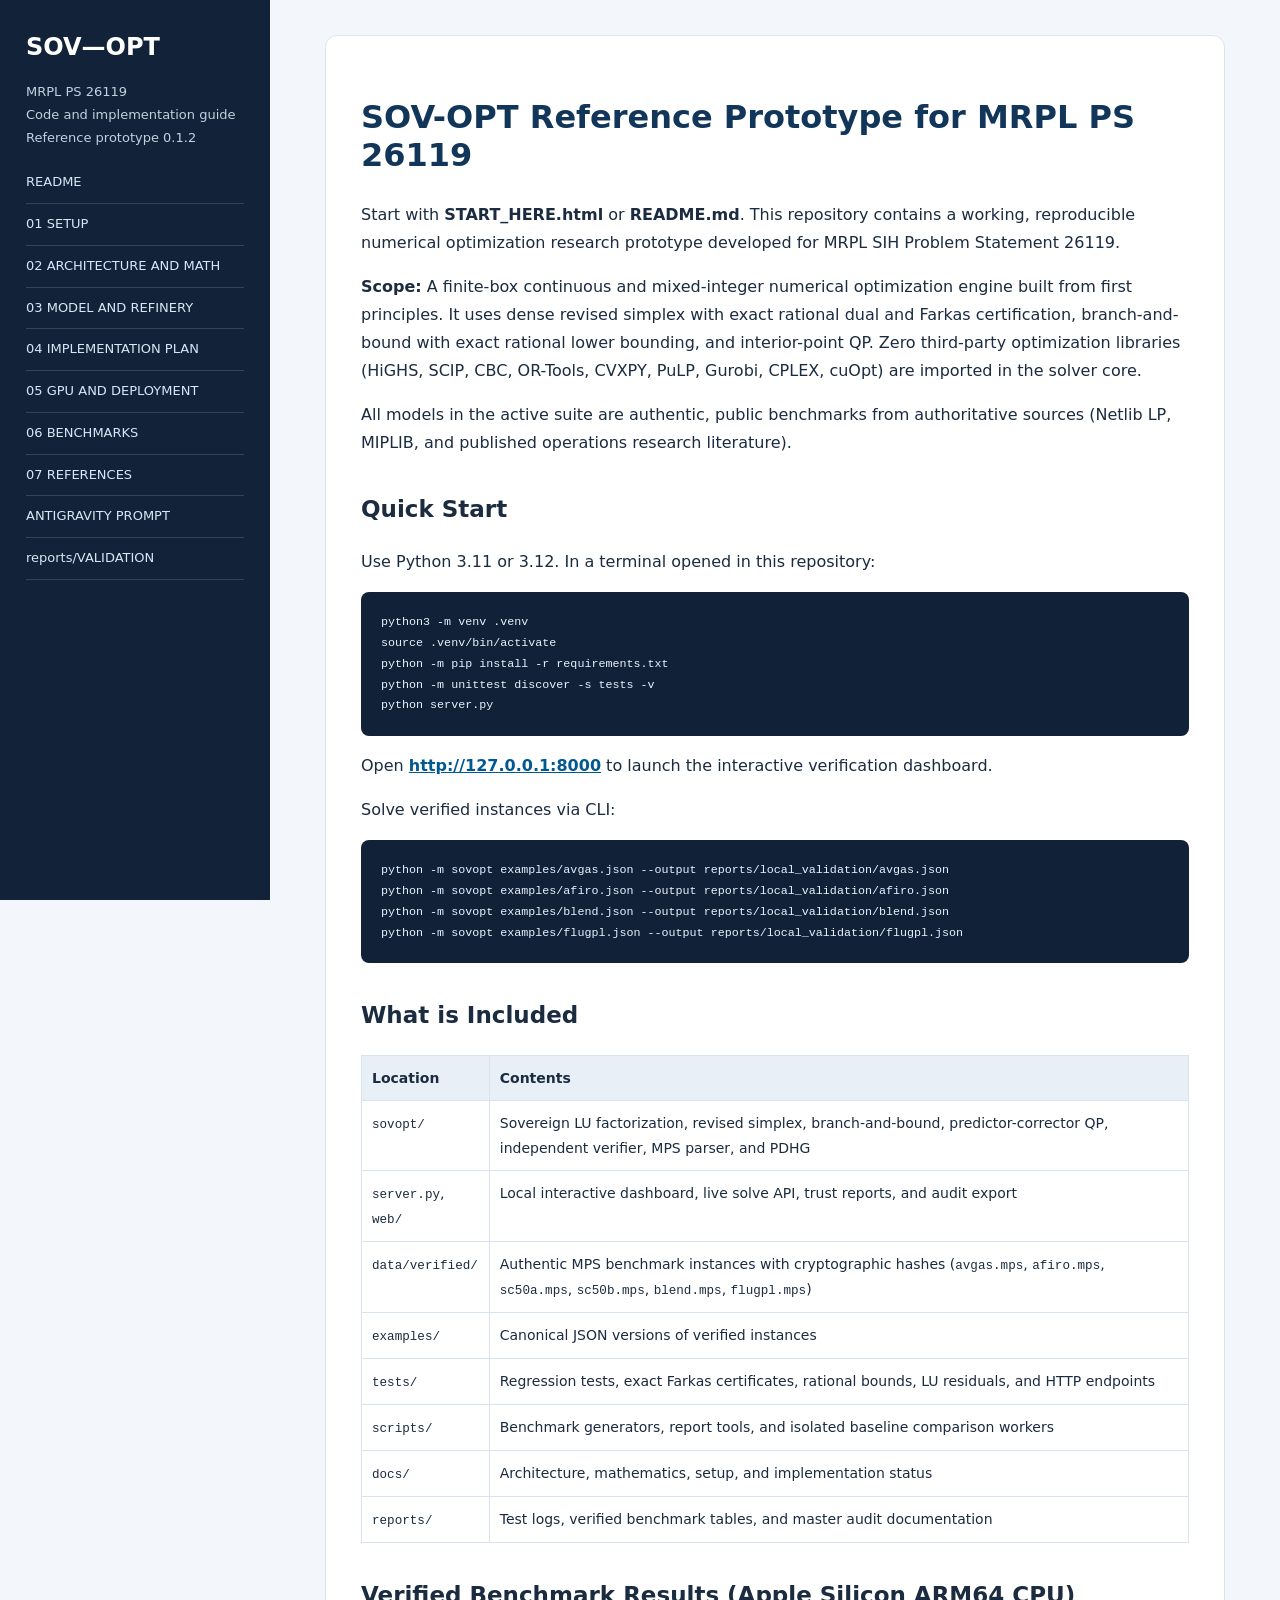
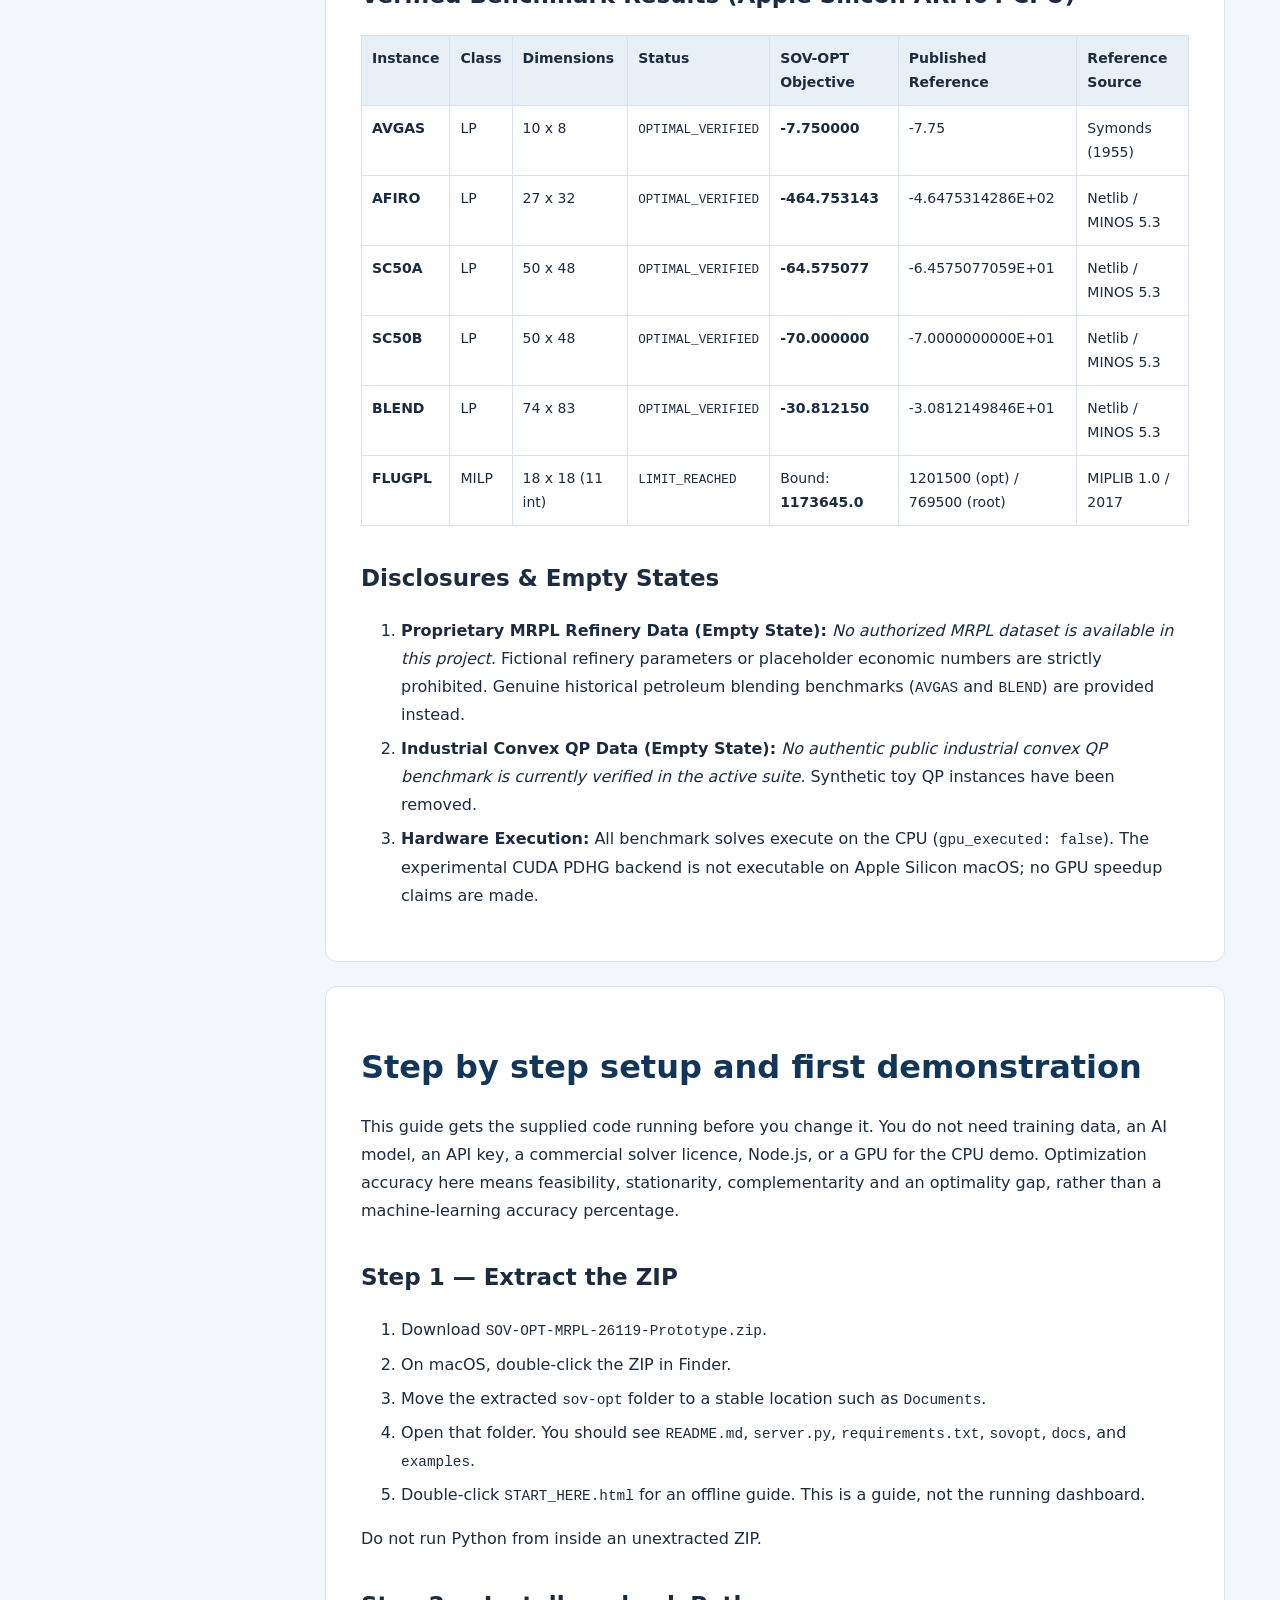
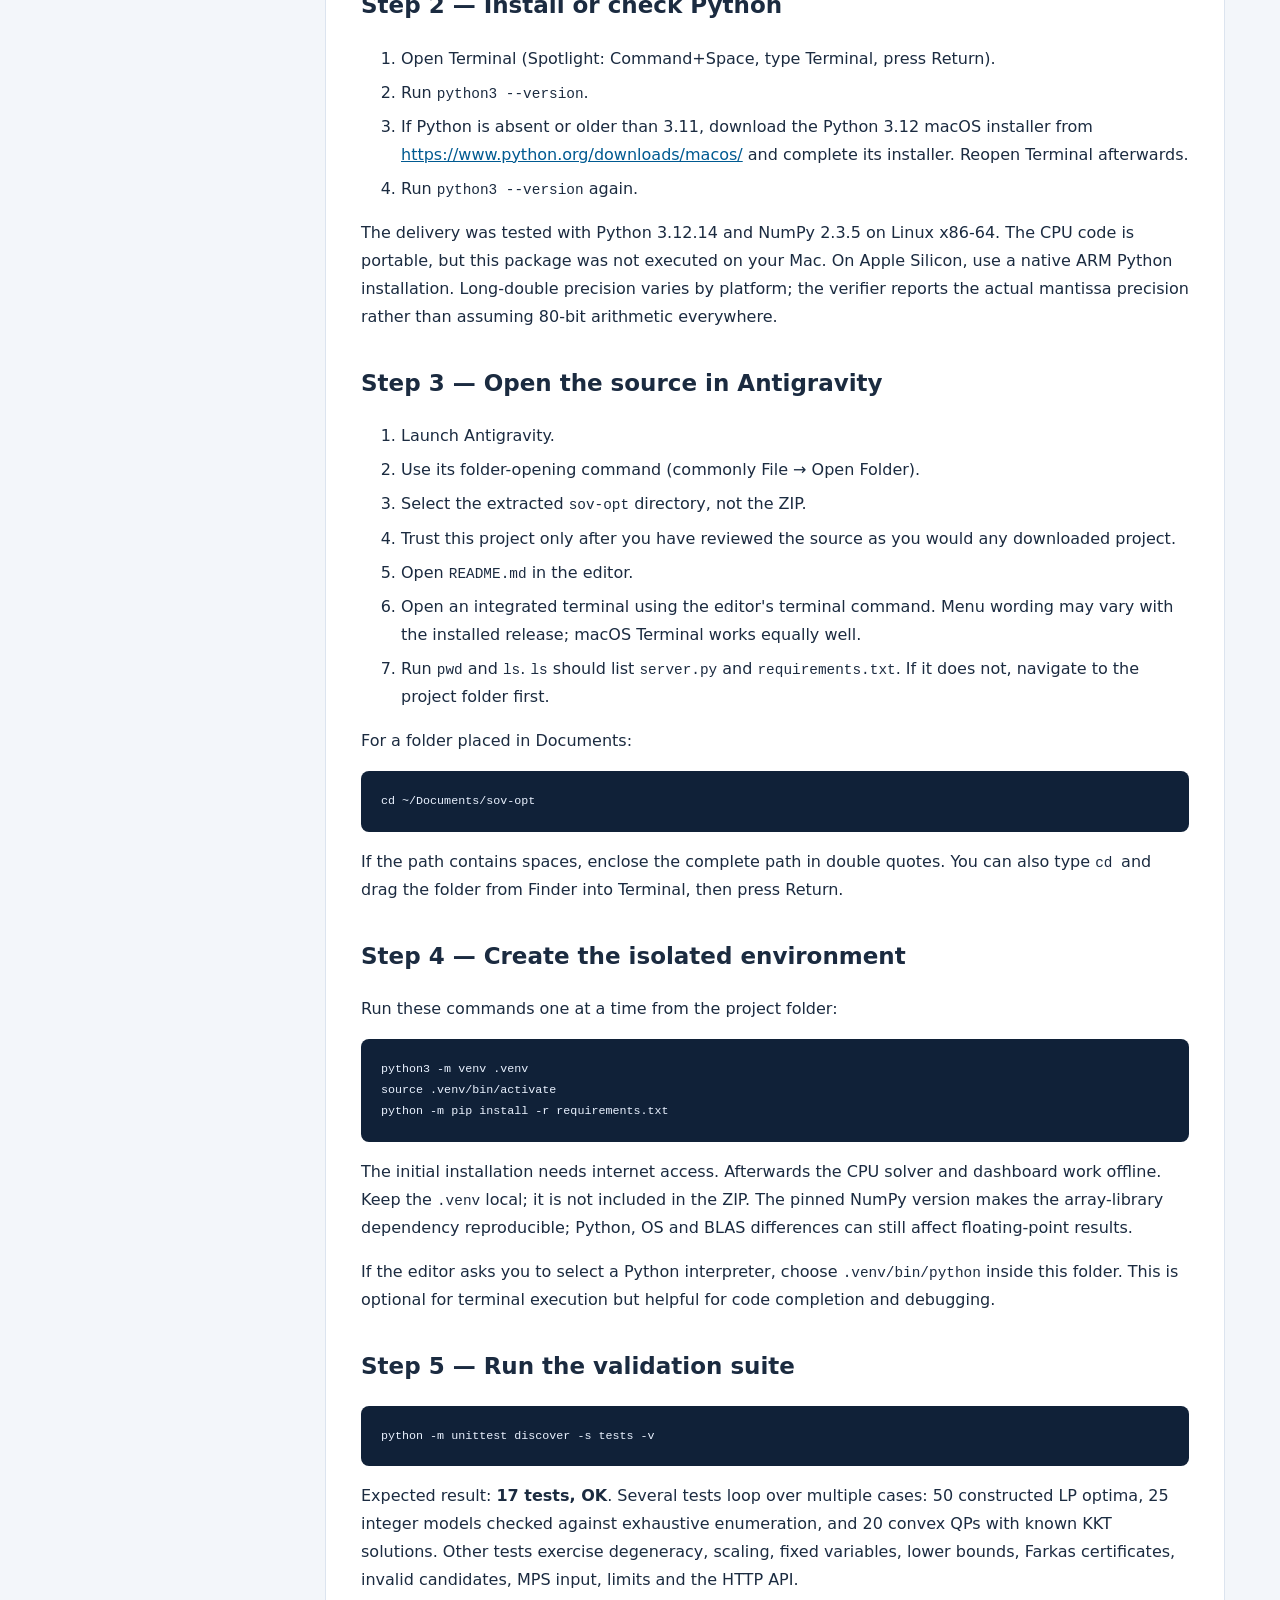
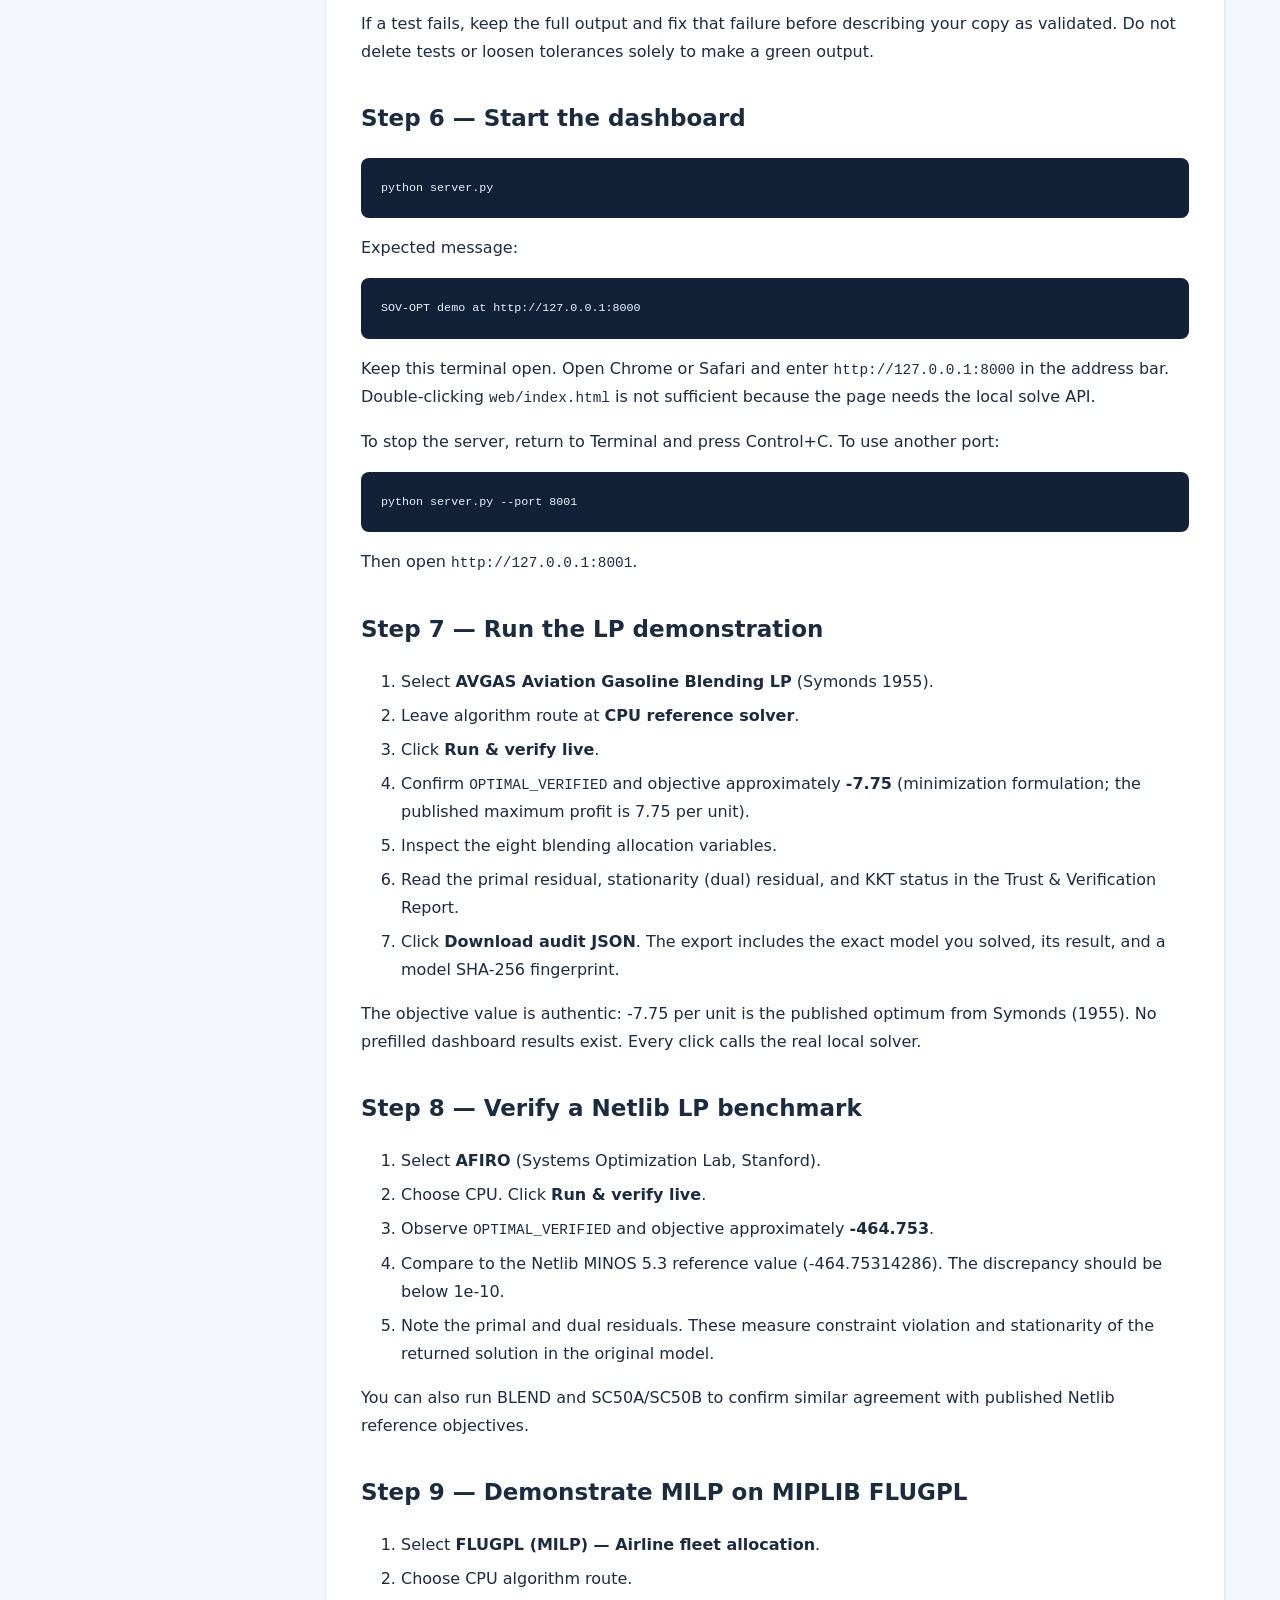
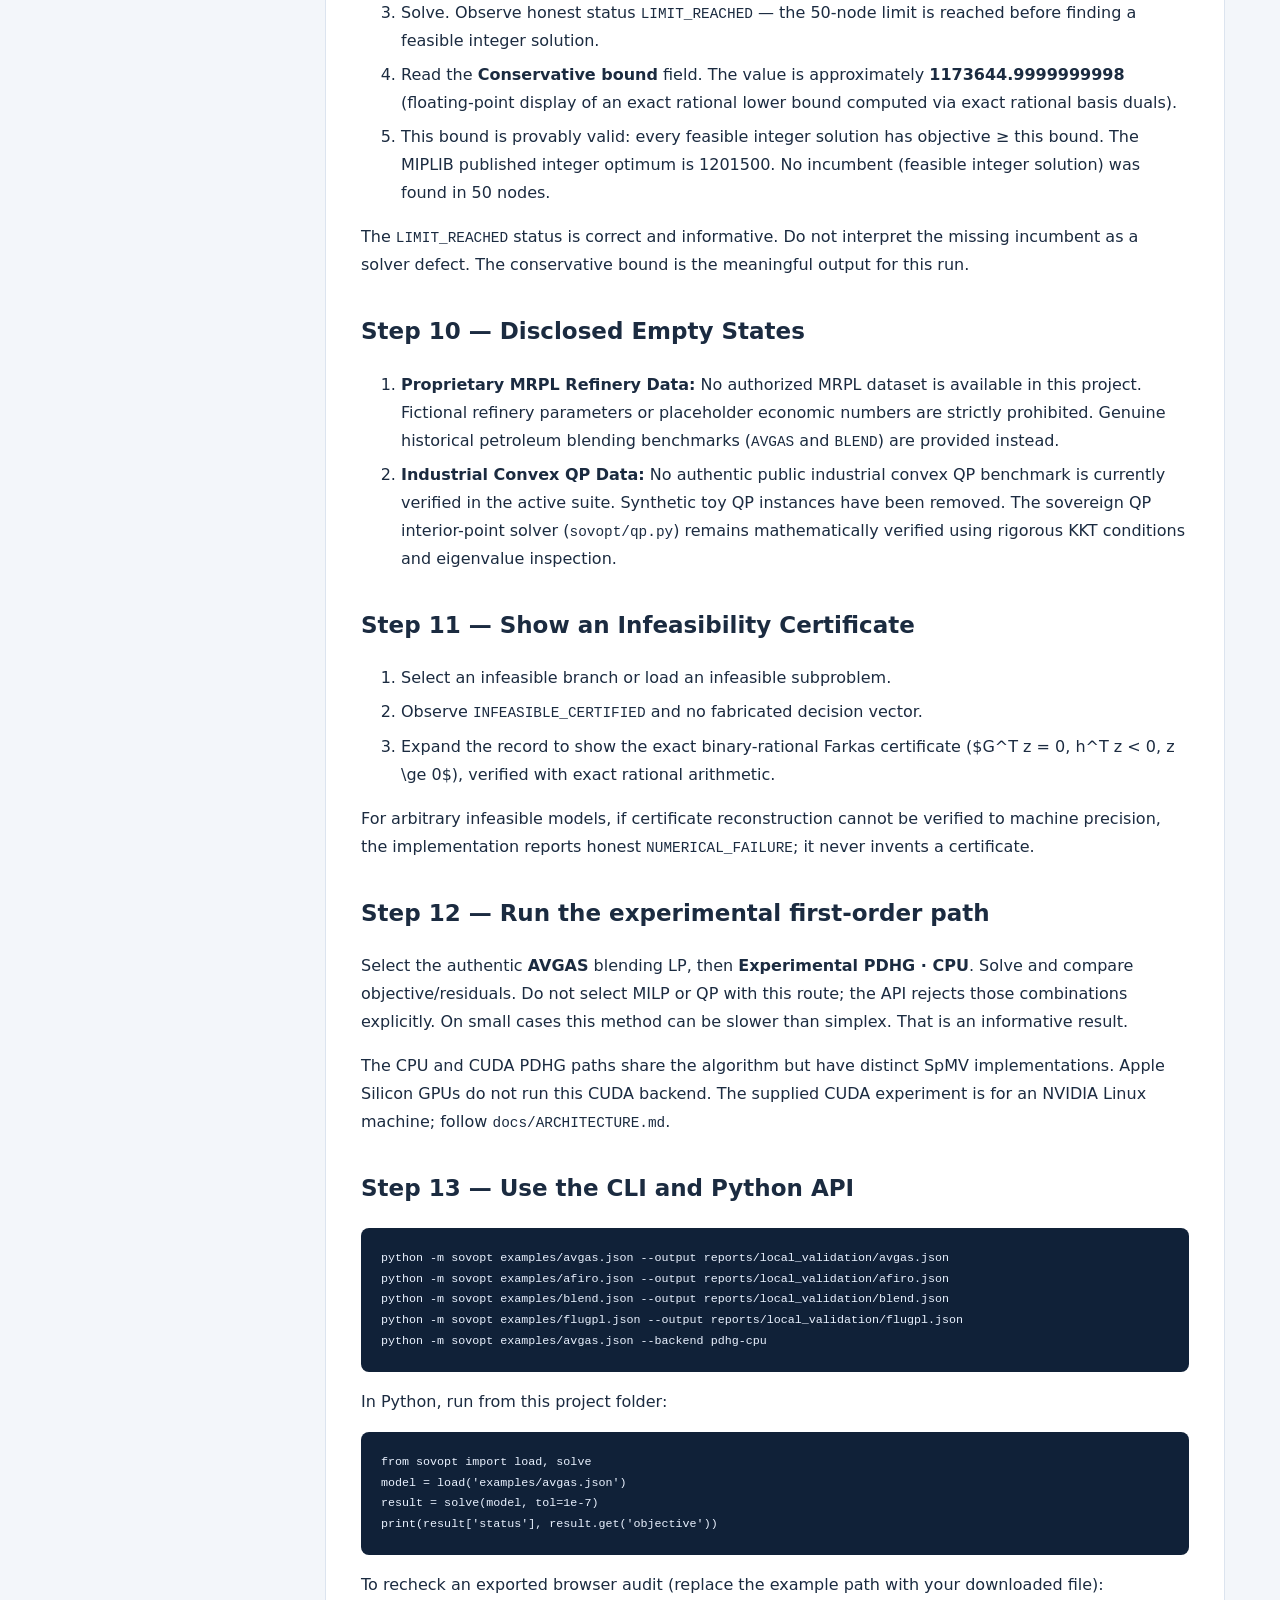
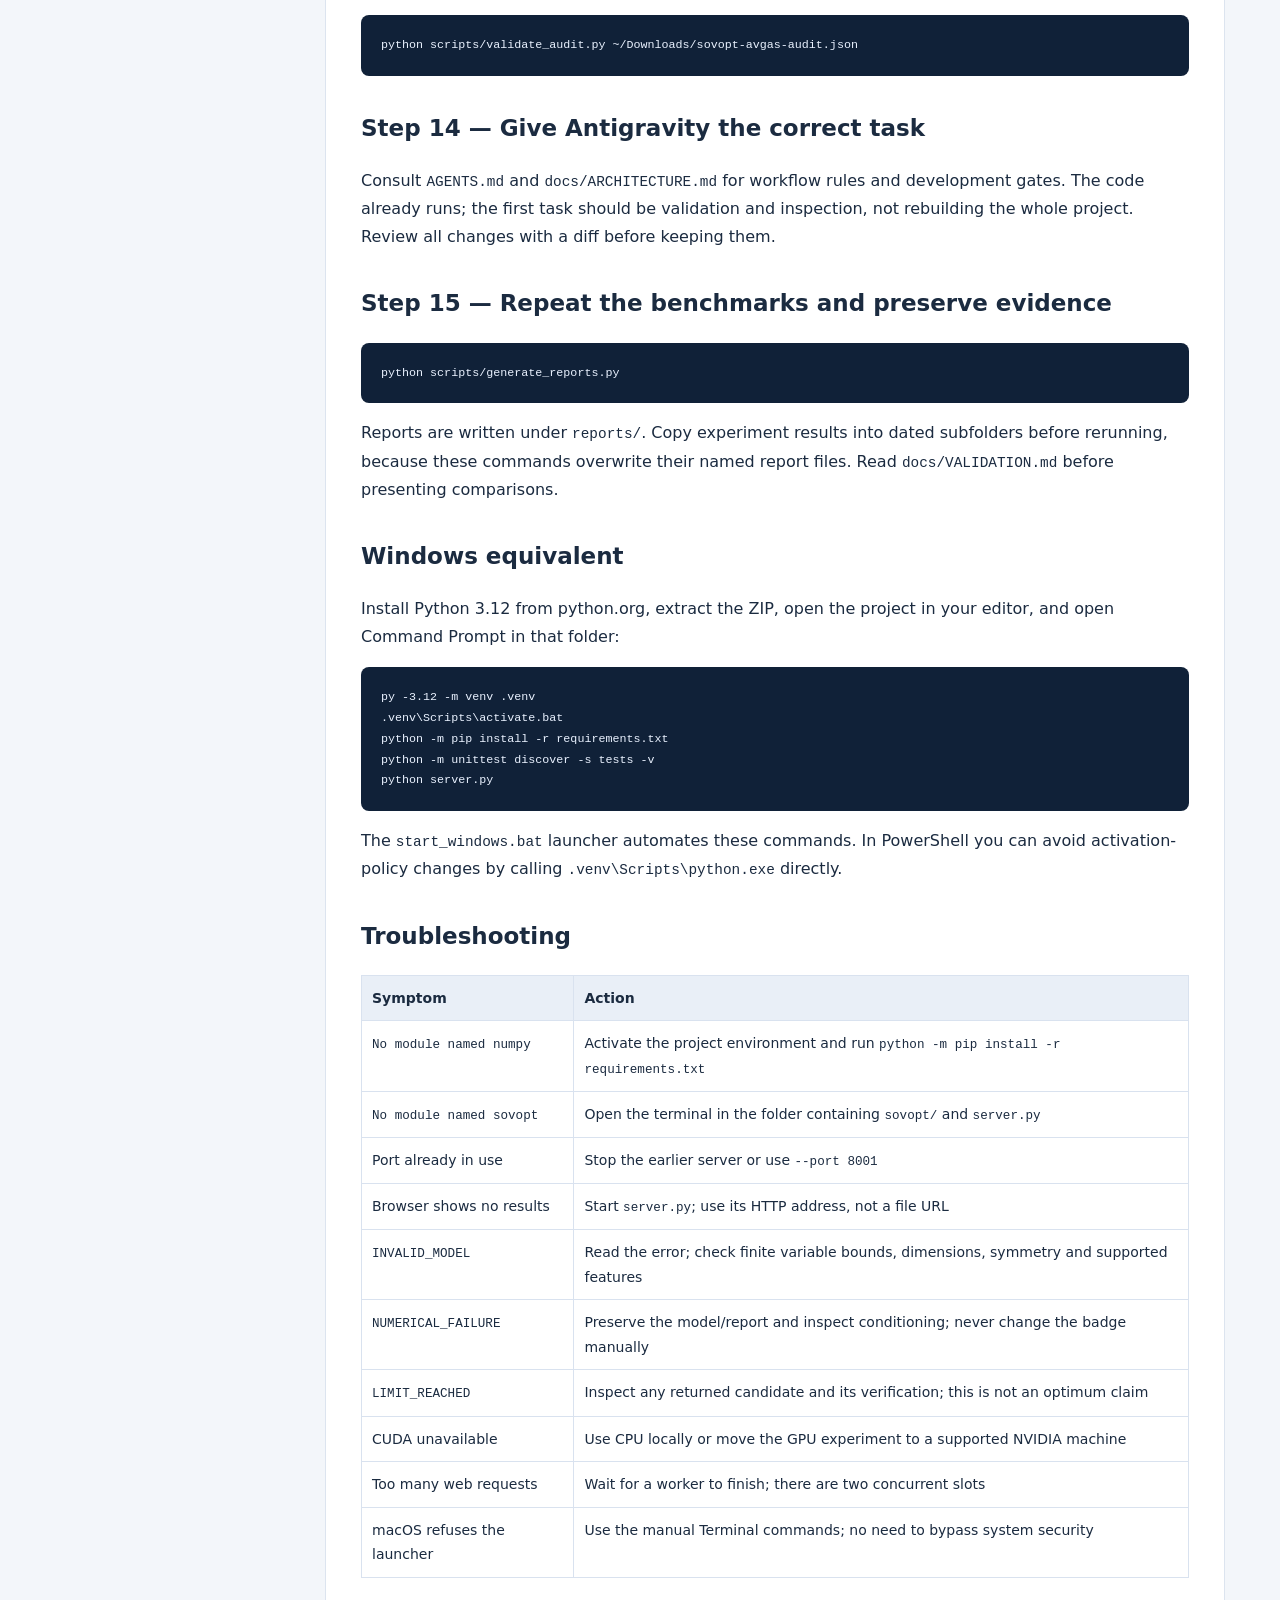
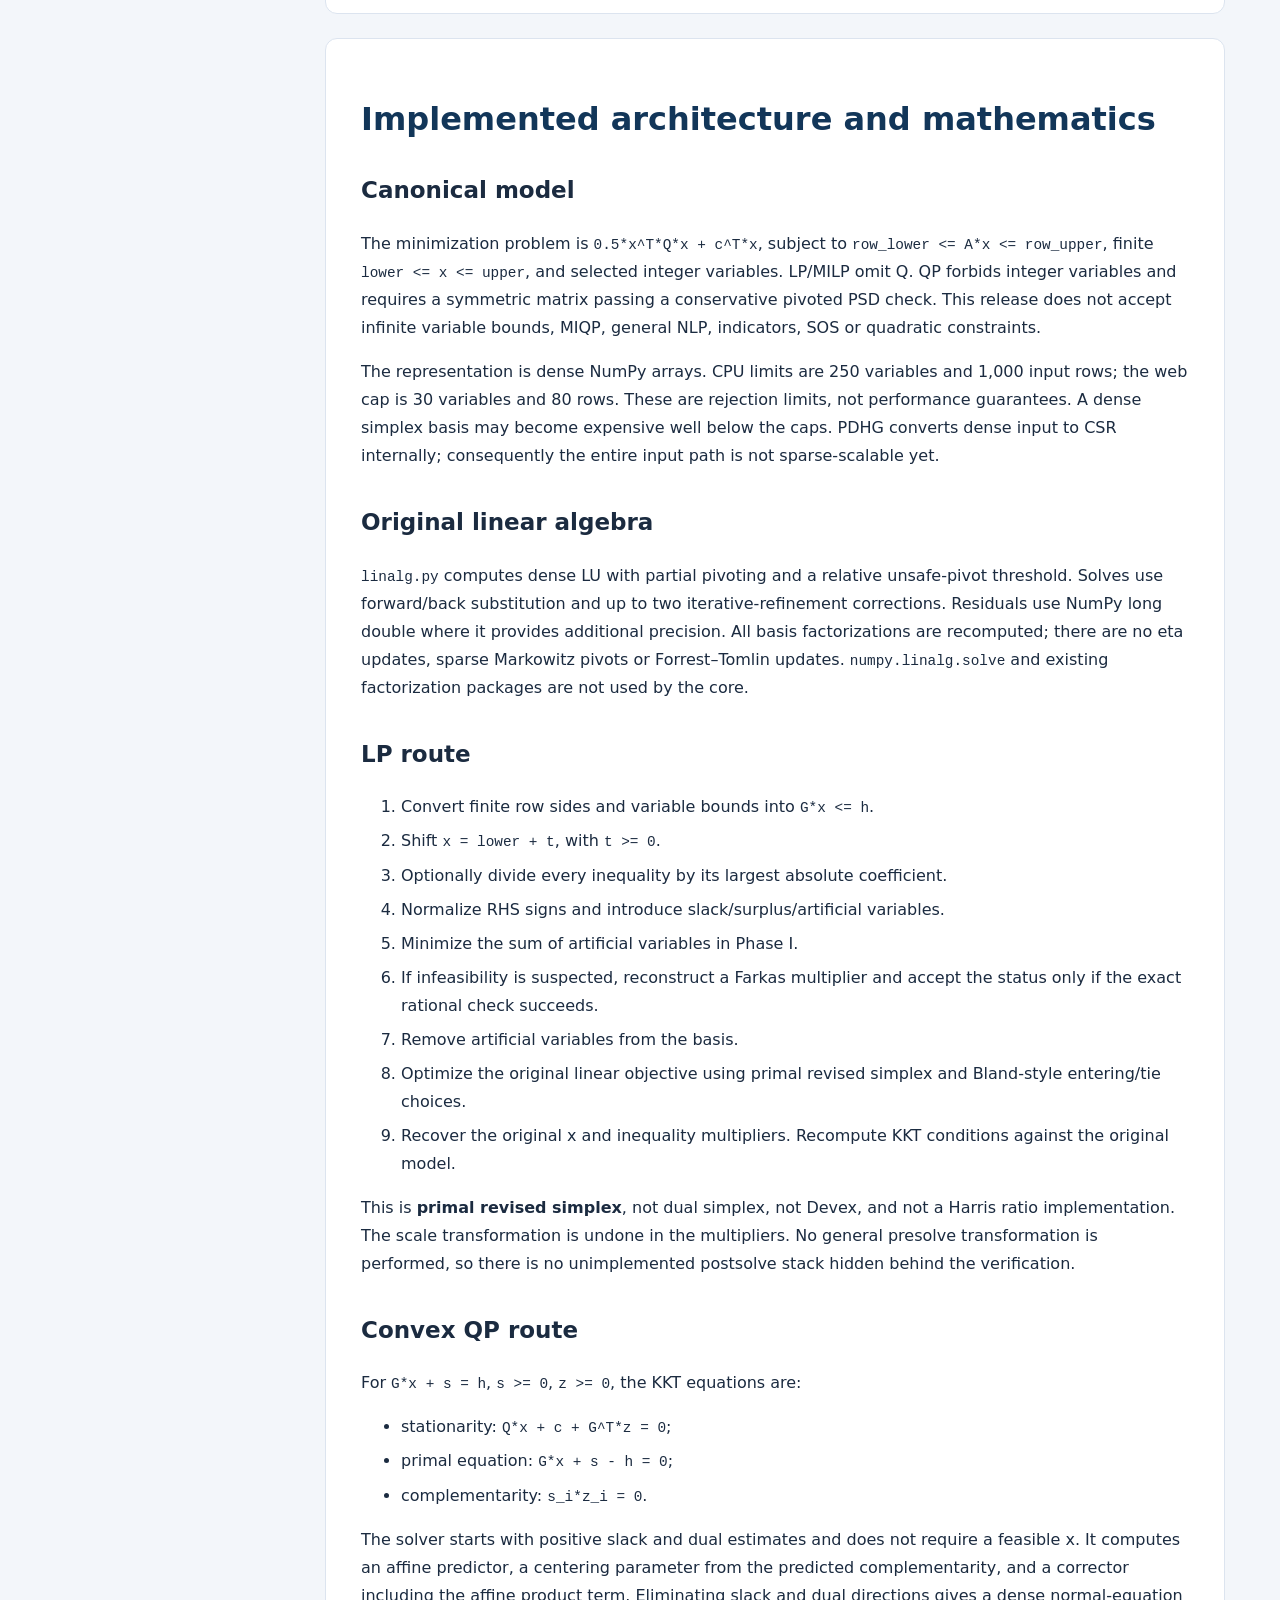
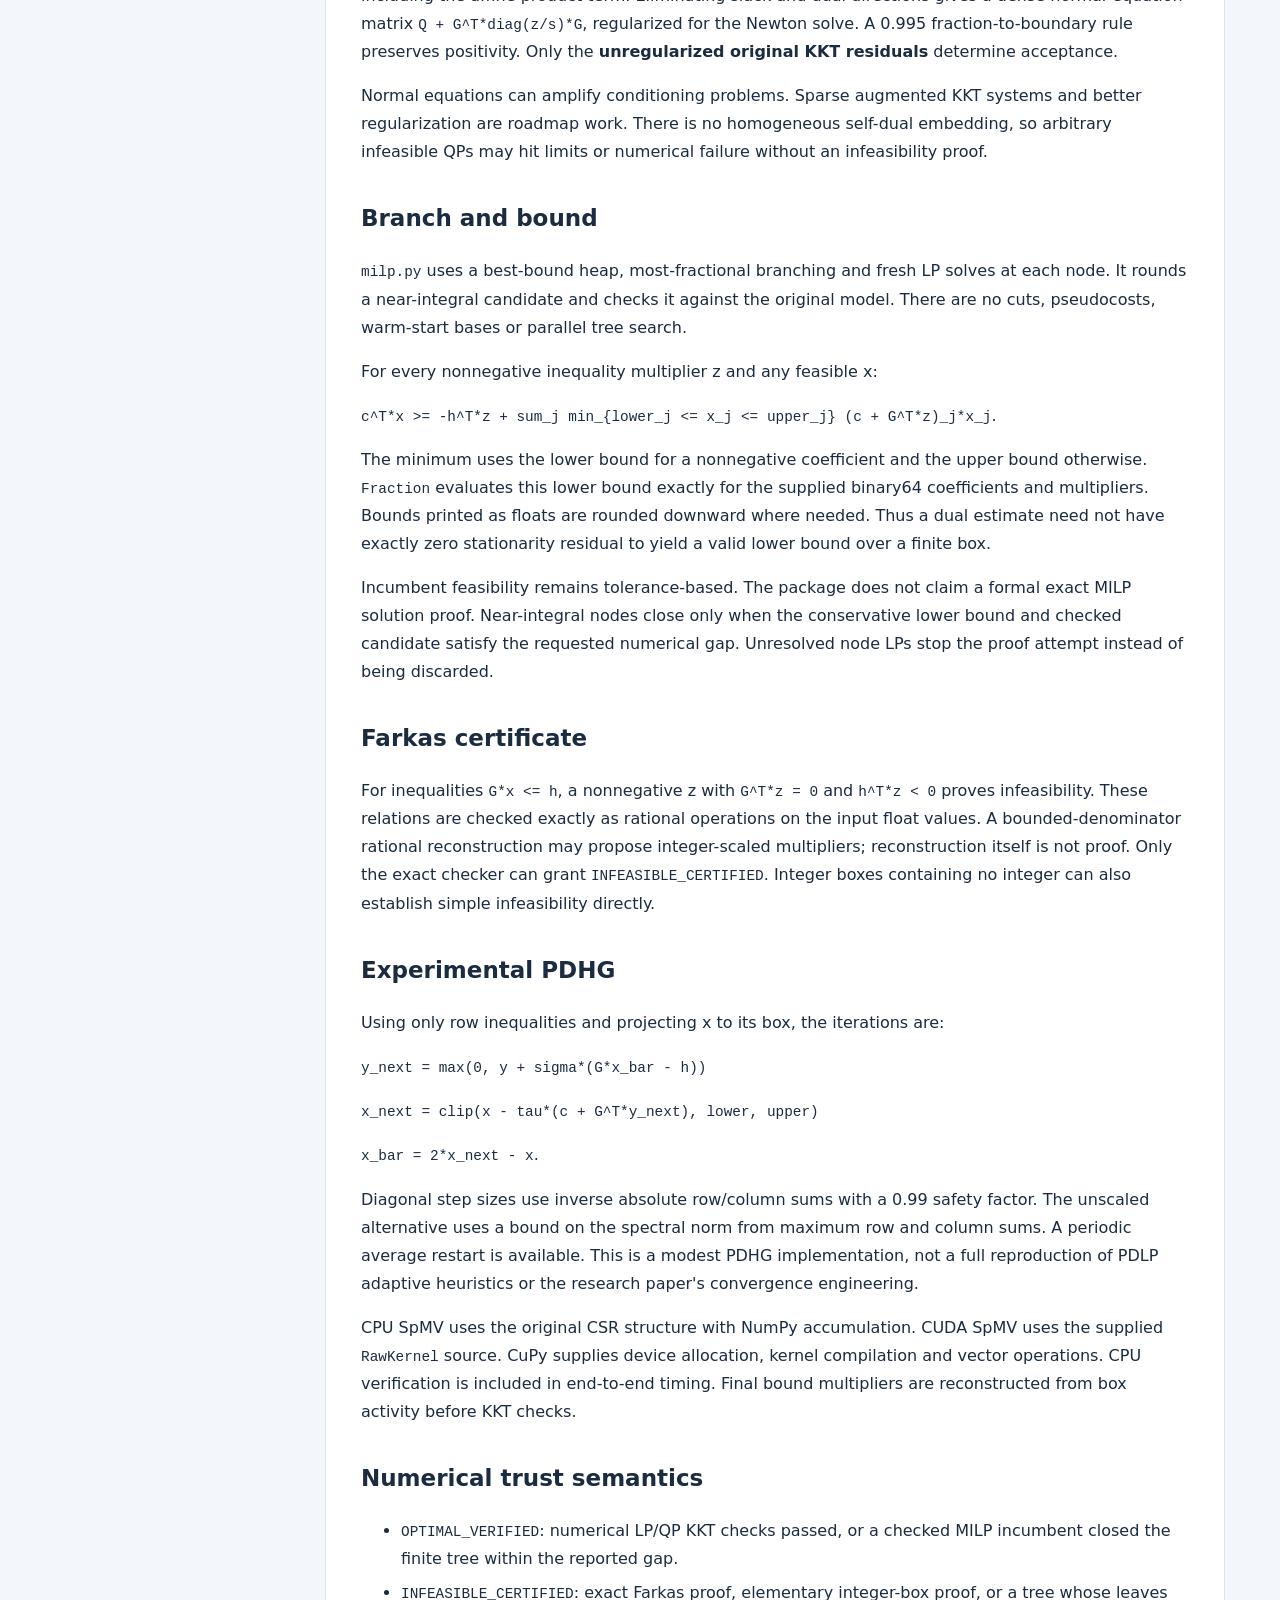
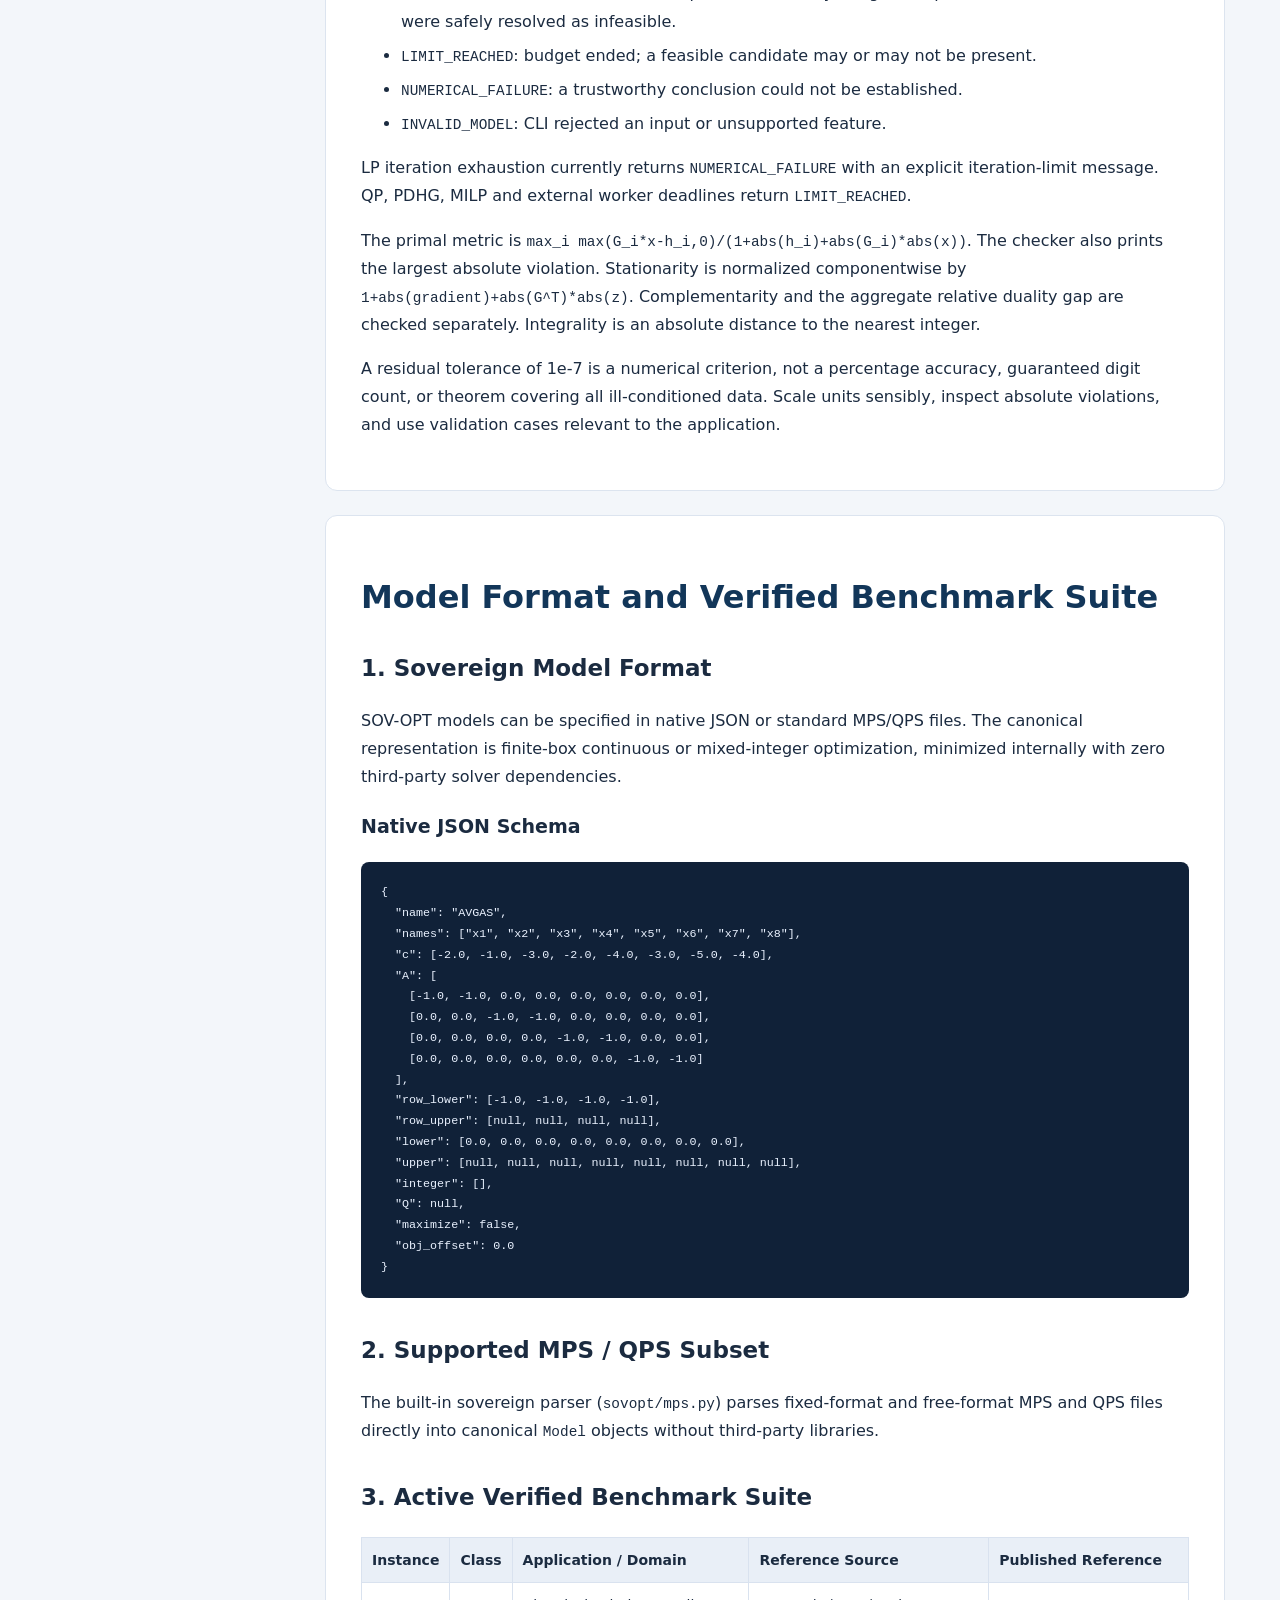
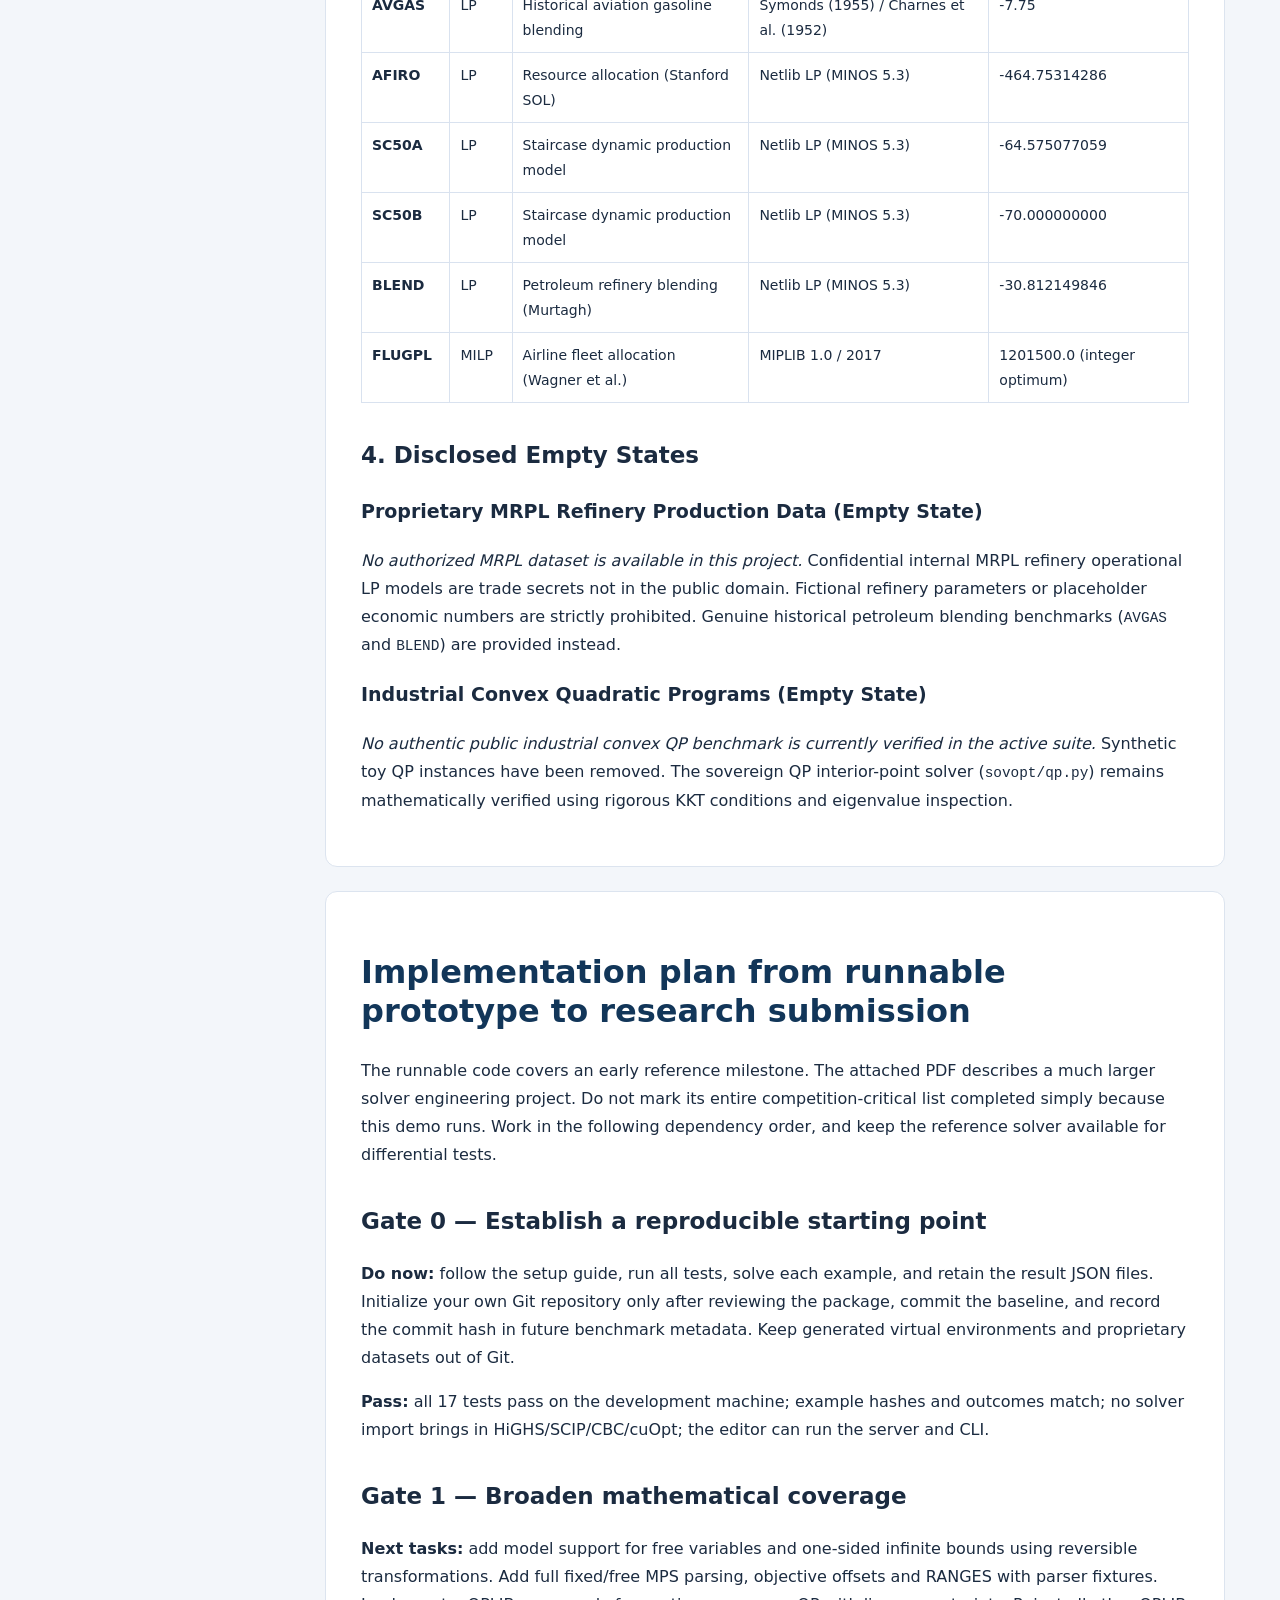
==== START_HERE.html @ 2c8e3393 "chore(docs,core): consolidate documentation, quarantine AVGAS, enforce real-data tests, and enable n" ====
<!doctype html><html lang="en"><head><meta charset="utf-8"><meta name="viewport" content="width=device-width,initial-scale=1"><title>SOV-OPT Complete Implementation Guide</title><style>*{box-sizing:border-box}body{margin:0;font:16px/1.75 system-ui,sans-serif;color:#1b2b40;background:#f3f6fa}aside{position:fixed;top:0;bottom:0;width:270px;padding:26px;background:#122238;color:#fff;overflow:auto}aside b{font-size:24px}aside p{font-size:13px;color:#c3d0e0}aside a{display:block;color:#d9e6f7;text-decoration:none;padding:9px 0;border-bottom:1px solid #33445a;font-size:13px;overflow-wrap:anywhere}main{margin-left:270px;max-width:1250px;padding:35px 55px}article{background:white;padding:35px;margin-bottom:24px;border:1px solid #dce4ef;border-radius:12px;scroll-margin-top:20px}h1{font-size:32px;line-height:1.2;color:#123659}h2{font-size:23px;margin-top:32px}h3{font-size:19px}a{color:#005a91}pre{overflow:auto;background:#102138;color:#eaf2ff;padding:20px;border-radius:8px;font-size:13px;line-height:1.6}code{font-family:ui-monospace,monospace;font-size:.9em}table{border-collapse:collapse;width:100%;font-size:14px;display:block;overflow:auto}th,td{border:1px solid #d9e2ef;padding:10px;text-align:left;vertical-align:top}th{background:#e9eff7}li{margin:6px 0}@media(max-width:800px){aside{position:static;width:100%}main{margin:0;padding:15px}article{padding:22px}h1{font-size:27px}}@media print{aside{display:none}main{margin:0;padding:0}article{border:0;break-before:page}pre{white-space:pre-wrap;background:#edf0f4;color:#111}}</style></head><body><aside><b>SOV—OPT</b><p>MRPL PS 26119<br>Code and implementation guide<br>Reference prototype 0.1.2</p><a href="#chapter0">README</a><a href="#chapter1">01 SETUP</a><a href="#chapter2">02 ARCHITECTURE AND MATH</a><a href="#chapter3">03 MODEL AND REFINERY</a><a href="#chapter4">04 IMPLEMENTATION PLAN</a><a href="#chapter5">05 GPU AND DEPLOYMENT</a><a href="#chapter6">06 BENCHMARKS</a><a href="#chapter7">07 REFERENCES</a><a href="#chapter8">ANTIGRAVITY PROMPT</a><a href="#chapter9">reports/VALIDATION</a></aside><main><article id="chapter0"><h1>SOV-OPT Reference Prototype for MRPL PS 26119</h1>
<p>Start with <strong>START_HERE.html</strong> or <strong>README.md</strong>. This repository contains a working, reproducible numerical optimization research prototype developed for MRPL SIH Problem Statement 26119.</p>
<p><strong>Scope:</strong> A finite-box continuous and mixed-integer numerical optimization engine built from first principles. It uses dense revised simplex with exact rational dual and Farkas certification, branch-and-bound with exact rational lower bounding, and interior-point QP. Zero third-party optimization libraries (HiGHS, SCIP, CBC, OR-Tools, CVXPY, PuLP, Gurobi, CPLEX, cuOpt) are imported in the solver core.</p>
<p>All models in the active suite are authentic, public benchmarks from authoritative sources (Netlib LP, MIPLIB, and published operations research literature).</p>
<h2>Quick Start</h2>
<p>Use Python 3.11 or 3.12. In a terminal opened in this repository:</p>
<pre><code class="language-bash">python3 -m venv .venv
source .venv/bin/activate
python -m pip install -r requirements.txt
python -m unittest discover -s tests -v
python server.py
</code></pre>
<p>Open <strong><a href="http://127.0.0.1:8000">http://127.0.0.1:8000</a></strong> to launch the interactive verification dashboard.</p>
<p>Solve verified instances via CLI:</p>
<pre><code class="language-bash">python -m sovopt examples/avgas.json --output reports/local_validation/avgas.json
python -m sovopt examples/afiro.json --output reports/local_validation/afiro.json
python -m sovopt examples/blend.json --output reports/local_validation/blend.json
python -m sovopt examples/flugpl.json --output reports/local_validation/flugpl.json
</code></pre>
<h2>What is Included</h2>
<table>
<thead>
<tr>
<th>Location</th>
<th>Contents</th>
</tr>
</thead>
<tbody><tr>
<td><code>sovopt/</code></td>
<td>Sovereign LU factorization, revised simplex, branch-and-bound, predictor-corrector QP, independent verifier, MPS parser, and PDHG</td>
</tr>
<tr>
<td><code>server.py</code>, <code>web/</code></td>
<td>Local interactive dashboard, live solve API, trust reports, and audit export</td>
</tr>
<tr>
<td><code>data/verified/</code></td>
<td>Authentic MPS benchmark instances with cryptographic hashes (<code>avgas.mps</code>, <code>afiro.mps</code>, <code>sc50a.mps</code>, <code>sc50b.mps</code>, <code>blend.mps</code>, <code>flugpl.mps</code>)</td>
</tr>
<tr>
<td><code>examples/</code></td>
<td>Canonical JSON versions of verified instances</td>
</tr>
<tr>
<td><code>tests/</code></td>
<td>Regression tests, exact Farkas certificates, rational bounds, LU residuals, and HTTP endpoints</td>
</tr>
<tr>
<td><code>scripts/</code></td>
<td>Benchmark generators, report tools, and isolated baseline comparison workers</td>
</tr>
<tr>
<td><code>docs/</code></td>
<td>Architecture, mathematics, setup, and implementation status</td>
</tr>
<tr>
<td><code>reports/</code></td>
<td>Test logs, verified benchmark tables, and master audit documentation</td>
</tr>
</tbody></table>
<h2>Verified Benchmark Results (Apple Silicon ARM64 CPU)</h2>
<table>
<thead>
<tr>
<th>Instance</th>
<th>Class</th>
<th>Dimensions</th>
<th>Status</th>
<th>SOV-OPT Objective</th>
<th>Published Reference</th>
<th>Reference Source</th>
</tr>
</thead>
<tbody><tr>
<td><strong>AVGAS</strong></td>
<td>LP</td>
<td>10 x 8</td>
<td><code>OPTIMAL_VERIFIED</code></td>
<td><strong>-7.750000</strong></td>
<td>-7.75</td>
<td>Symonds (1955)</td>
</tr>
<tr>
<td><strong>AFIRO</strong></td>
<td>LP</td>
<td>27 x 32</td>
<td><code>OPTIMAL_VERIFIED</code></td>
<td><strong>-464.753143</strong></td>
<td>-4.6475314286E+02</td>
<td>Netlib / MINOS 5.3</td>
</tr>
<tr>
<td><strong>SC50A</strong></td>
<td>LP</td>
<td>50 x 48</td>
<td><code>OPTIMAL_VERIFIED</code></td>
<td><strong>-64.575077</strong></td>
<td>-6.4575077059E+01</td>
<td>Netlib / MINOS 5.3</td>
</tr>
<tr>
<td><strong>SC50B</strong></td>
<td>LP</td>
<td>50 x 48</td>
<td><code>OPTIMAL_VERIFIED</code></td>
<td><strong>-70.000000</strong></td>
<td>-7.0000000000E+01</td>
<td>Netlib / MINOS 5.3</td>
</tr>
<tr>
<td><strong>BLEND</strong></td>
<td>LP</td>
<td>74 x 83</td>
<td><code>OPTIMAL_VERIFIED</code></td>
<td><strong>-30.812150</strong></td>
<td>-3.0812149846E+01</td>
<td>Netlib / MINOS 5.3</td>
</tr>
<tr>
<td><strong>FLUGPL</strong></td>
<td>MILP</td>
<td>18 x 18 (11 int)</td>
<td><code>LIMIT_REACHED</code></td>
<td>Bound: <strong>1173645.0</strong></td>
<td>1201500 (opt) / 769500 (root)</td>
<td>MIPLIB 1.0 / 2017</td>
</tr>
</tbody></table>
<h2>Disclosures &amp; Empty States</h2>
<ol>
<li><strong>Proprietary MRPL Refinery Data (Empty State):</strong> <em>No authorized MRPL dataset is available in this project.</em> Fictional refinery parameters or placeholder economic numbers are strictly prohibited. Genuine historical petroleum blending benchmarks (<code>AVGAS</code> and <code>BLEND</code>) are provided instead.</li>
<li><strong>Industrial Convex QP Data (Empty State):</strong> <em>No authentic public industrial convex QP benchmark is currently verified in the active suite.</em> Synthetic toy QP instances have been removed.</li>
<li><strong>Hardware Execution:</strong> All benchmark solves execute on the CPU (<code>gpu_executed: false</code>). The experimental CUDA PDHG backend is not executable on Apple Silicon macOS; no GPU speedup claims are made.</li>
</ol>
</article><article id="chapter1"><h1>Step by step setup and first demonstration</h1>
<p>This guide gets the supplied code running before you change it. You do not need training data, an AI model, an API key, a commercial solver licence, Node.js, or a GPU for the CPU demo. Optimization accuracy here means feasibility, stationarity, complementarity and an optimality gap, rather than a machine-learning accuracy percentage.</p>
<h2>Step 1 — Extract the ZIP</h2>
<ol>
<li>Download <code>SOV-OPT-MRPL-26119-Prototype.zip</code>.</li>
<li>On macOS, double-click the ZIP in Finder.</li>
<li>Move the extracted <code>sov-opt</code> folder to a stable location such as <code>Documents</code>.</li>
<li>Open that folder. You should see <code>README.md</code>, <code>server.py</code>, <code>requirements.txt</code>, <code>sovopt</code>, <code>docs</code>, and <code>examples</code>.</li>
<li>Double-click <code>START_HERE.html</code> for an offline guide. This is a guide, not the running dashboard.</li>
</ol>
<p>Do not run Python from inside an unextracted ZIP.</p>
<h2>Step 2 — Install or check Python</h2>
<ol>
<li>Open Terminal (Spotlight: Command+Space, type Terminal, press Return).</li>
<li>Run <code>python3 --version</code>.</li>
<li>If Python is absent or older than 3.11, download the Python 3.12 macOS installer from <a href="https://www.python.org/downloads/macos/">https://www.python.org/downloads/macos/</a> and complete its installer. Reopen Terminal afterwards.</li>
<li>Run <code>python3 --version</code> again.</li>
</ol>
<p>The delivery was tested with Python 3.12.14 and NumPy 2.3.5 on Linux x86-64. The CPU code is portable, but this package was not executed on your Mac. On Apple Silicon, use a native ARM Python installation. Long-double precision varies by platform; the verifier reports the actual mantissa precision rather than assuming 80-bit arithmetic everywhere.</p>
<h2>Step 3 — Open the source in Antigravity</h2>
<ol>
<li>Launch Antigravity.</li>
<li>Use its folder-opening command (commonly File → Open Folder).</li>
<li>Select the extracted <code>sov-opt</code> directory, not the ZIP.</li>
<li>Trust this project only after you have reviewed the source as you would any downloaded project.</li>
<li>Open <code>README.md</code> in the editor.</li>
<li>Open an integrated terminal using the editor&#39;s terminal command. Menu wording may vary with the installed release; macOS Terminal works equally well.</li>
<li>Run <code>pwd</code> and <code>ls</code>. <code>ls</code> should list <code>server.py</code> and <code>requirements.txt</code>. If it does not, navigate to the project folder first.</li>
</ol>
<p>For a folder placed in Documents:</p>
<pre><code class="language-bash">cd ~/Documents/sov-opt
</code></pre>
<p>If the path contains spaces, enclose the complete path in double quotes. You can also type <code>cd </code> and drag the folder from Finder into Terminal, then press Return.</p>
<h2>Step 4 — Create the isolated environment</h2>
<p>Run these commands one at a time from the project folder:</p>
<pre><code class="language-bash">python3 -m venv .venv
source .venv/bin/activate
python -m pip install -r requirements.txt
</code></pre>
<p>The initial installation needs internet access. Afterwards the CPU solver and dashboard work offline. Keep the <code>.venv</code> local; it is not included in the ZIP. The pinned NumPy version makes the array-library dependency reproducible; Python, OS and BLAS differences can still affect floating-point results.</p>
<p>If the editor asks you to select a Python interpreter, choose <code>.venv/bin/python</code> inside this folder. This is optional for terminal execution but helpful for code completion and debugging.</p>
<h2>Step 5 — Run the validation suite</h2>
<pre><code class="language-bash">python -m unittest discover -s tests -v
</code></pre>
<p>Expected result: <strong>17 tests, OK</strong>. Several tests loop over multiple cases: 50 constructed LP optima, 25 integer models checked against exhaustive enumeration, and 20 convex QPs with known KKT solutions. Other tests exercise degeneracy, scaling, fixed variables, lower bounds, Farkas certificates, invalid candidates, MPS input, limits and the HTTP API.</p>
<p>If a test fails, keep the full output and fix that failure before describing your copy as validated. Do not delete tests or loosen tolerances solely to make a green output.</p>
<h2>Step 6 — Start the dashboard</h2>
<pre><code class="language-bash">python server.py
</code></pre>
<p>Expected message:</p>
<pre><code class="language-text">SOV-OPT demo at http://127.0.0.1:8000
</code></pre>
<p>Keep this terminal open. Open Chrome or Safari and enter <code>http://127.0.0.1:8000</code> in the address bar. Double-clicking <code>web/index.html</code> is not sufficient because the page needs the local solve API.</p>
<p>To stop the server, return to Terminal and press Control+C. To use another port:</p>
<pre><code class="language-bash">python server.py --port 8001
</code></pre>
<p>Then open <code>http://127.0.0.1:8001</code>.</p>
<h2>Step 7 — Run the LP demonstration</h2>
<ol>
<li>Select <strong>AVGAS Aviation Gasoline Blending LP</strong> (Symonds 1955).</li>
<li>Leave algorithm route at <strong>CPU reference solver</strong>.</li>
<li>Click <strong>Run &amp; verify live</strong>.</li>
<li>Confirm <code>OPTIMAL_VERIFIED</code> and objective approximately <strong>-7.75</strong> (minimization formulation; the published maximum profit is 7.75 per unit).</li>
<li>Inspect the eight blending allocation variables.</li>
<li>Read the primal residual, stationarity (dual) residual, and KKT status in the Trust &amp; Verification Report.</li>
<li>Click <strong>Download audit JSON</strong>. The export includes the exact model you solved, its result, and a model SHA-256 fingerprint.</li>
</ol>
<p>The objective value is authentic: -7.75 per unit is the published optimum from Symonds (1955). No prefilled dashboard results exist. Every click calls the real local solver.</p>
<h2>Step 8 — Verify a Netlib LP benchmark</h2>
<ol>
<li>Select <strong>AFIRO</strong> (Systems Optimization Lab, Stanford).</li>
<li>Choose CPU. Click <strong>Run &amp; verify live</strong>.</li>
<li>Observe <code>OPTIMAL_VERIFIED</code> and objective approximately <strong>-464.753</strong>.</li>
<li>Compare to the Netlib MINOS 5.3 reference value (-464.75314286). The discrepancy should be below 1e-10.</li>
<li>Note the primal and dual residuals. These measure constraint violation and stationarity of the returned solution in the original model.</li>
</ol>
<p>You can also run BLEND and SC50A/SC50B to confirm similar agreement with published Netlib reference objectives.</p>
<h2>Step 9 — Demonstrate MILP on MIPLIB FLUGPL</h2>
<ol>
<li>Select <strong>FLUGPL (MILP) — Airline fleet allocation</strong>.</li>
<li>Choose CPU algorithm route.</li>
<li>Solve. Observe honest status <code>LIMIT_REACHED</code> — the 50-node limit is reached before finding a feasible integer solution.</li>
<li>Read the <strong>Conservative bound</strong> field. The value is approximately <strong>1173644.9999999998</strong> (floating-point display of an exact rational lower bound computed via exact rational basis duals).</li>
<li>This bound is provably valid: every feasible integer solution has objective ≥ this bound. The MIPLIB published integer optimum is 1201500. No incumbent (feasible integer solution) was found in 50 nodes.</li>
</ol>
<p>The <code>LIMIT_REACHED</code> status is correct and informative. Do not interpret the missing incumbent as a solver defect. The conservative bound is the meaningful output for this run.</p>
<h2>Step 10 — Disclosed Empty States</h2>
<ol>
<li><strong>Proprietary MRPL Refinery Data:</strong> No authorized MRPL dataset is available in this project. Fictional refinery parameters or placeholder economic numbers are strictly prohibited. Genuine historical petroleum blending benchmarks (<code>AVGAS</code> and <code>BLEND</code>) are provided instead.</li>
<li><strong>Industrial Convex QP Data:</strong> No authentic public industrial convex QP benchmark is currently verified in the active suite. Synthetic toy QP instances have been removed. The sovereign QP interior-point solver (<code>sovopt/qp.py</code>) remains mathematically verified using rigorous KKT conditions and eigenvalue inspection.</li>
</ol>
<h2>Step 11 — Show an Infeasibility Certificate</h2>
<ol>
<li>Select an infeasible branch or load an infeasible subproblem.</li>
<li>Observe <code>INFEASIBLE_CERTIFIED</code> and no fabricated decision vector.</li>
<li>Expand the record to show the exact binary-rational Farkas certificate ($G^T z = 0, h^T z < 0, z \ge 0$), verified with exact rational arithmetic.</li>
</ol>
<p>For arbitrary infeasible models, if certificate reconstruction cannot be verified to machine precision, the implementation reports honest <code>NUMERICAL_FAILURE</code>; it never invents a certificate.</p>
<h2>Step 12 — Run the experimental first-order path</h2>
<p>Select the authentic <strong>AVGAS</strong> blending LP, then <strong>Experimental PDHG · CPU</strong>. Solve and compare objective/residuals. Do not select MILP or QP with this route; the API rejects those combinations explicitly. On small cases this method can be slower than simplex. That is an informative result.</p>
<p>The CPU and CUDA PDHG paths share the algorithm but have distinct SpMV implementations. Apple Silicon GPUs do not run this CUDA backend. The supplied CUDA experiment is for an NVIDIA Linux machine; follow <code>docs/ARCHITECTURE.md</code>.</p>
<h2>Step 13 — Use the CLI and Python API</h2>
<pre><code class="language-bash">python -m sovopt examples/avgas.json --output reports/local_validation/avgas.json
python -m sovopt examples/afiro.json --output reports/local_validation/afiro.json
python -m sovopt examples/blend.json --output reports/local_validation/blend.json
python -m sovopt examples/flugpl.json --output reports/local_validation/flugpl.json
python -m sovopt examples/avgas.json --backend pdhg-cpu
</code></pre>
<p>In Python, run from this project folder:</p>
<pre><code class="language-python">from sovopt import load, solve
model = load(&#39;examples/avgas.json&#39;)
result = solve(model, tol=1e-7)
print(result[&#39;status&#39;], result.get(&#39;objective&#39;))
</code></pre>
<p>To recheck an exported browser audit (replace the example path with your downloaded file):</p>
<pre><code class="language-bash">python scripts/validate_audit.py ~/Downloads/sovopt-avgas-audit.json
</code></pre>
<h2>Step 14 — Give Antigravity the correct task</h2>
<p>Consult <code>AGENTS.md</code> and <code>docs/ARCHITECTURE.md</code> for workflow rules and development gates. The code already runs; the first task should be validation and inspection, not rebuilding the whole project. Review all changes with a diff before keeping them.</p>
<h2>Step 15 — Repeat the benchmarks and preserve evidence</h2>
<pre><code class="language-bash">python scripts/generate_reports.py
</code></pre>
<p>Reports are written under <code>reports/</code>. Copy experiment results into dated subfolders before rerunning, because these commands overwrite their named report files. Read <code>docs/VALIDATION.md</code> before presenting comparisons.</p>
<h2>Windows equivalent</h2>
<p>Install Python 3.12 from python.org, extract the ZIP, open the project in your editor, and open Command Prompt in that folder:</p>
<pre><code class="language-bat">py -3.12 -m venv .venv
.venv\Scripts\activate.bat
python -m pip install -r requirements.txt
python -m unittest discover -s tests -v
python server.py
</code></pre>
<p>The <code>start_windows.bat</code> launcher automates these commands. In PowerShell you can avoid activation-policy changes by calling <code>.venv\Scripts\python.exe</code> directly.</p>
<h2>Troubleshooting</h2>
<table>
<thead>
<tr>
<th>Symptom</th>
<th>Action</th>
</tr>
</thead>
<tbody><tr>
<td><code>No module named numpy</code></td>
<td>Activate the project environment and run <code>python -m pip install -r requirements.txt</code></td>
</tr>
<tr>
<td><code>No module named sovopt</code></td>
<td>Open the terminal in the folder containing <code>sovopt/</code> and <code>server.py</code></td>
</tr>
<tr>
<td>Port already in use</td>
<td>Stop the earlier server or use <code>--port 8001</code></td>
</tr>
<tr>
<td>Browser shows no results</td>
<td>Start <code>server.py</code>; use its HTTP address, not a file URL</td>
</tr>
<tr>
<td><code>INVALID_MODEL</code></td>
<td>Read the error; check finite variable bounds, dimensions, symmetry and supported features</td>
</tr>
<tr>
<td><code>NUMERICAL_FAILURE</code></td>
<td>Preserve the model/report and inspect conditioning; never change the badge manually</td>
</tr>
<tr>
<td><code>LIMIT_REACHED</code></td>
<td>Inspect any returned candidate and its verification; this is not an optimum claim</td>
</tr>
<tr>
<td>CUDA unavailable</td>
<td>Use CPU locally or move the GPU experiment to a supported NVIDIA machine</td>
</tr>
<tr>
<td>Too many web requests</td>
<td>Wait for a worker to finish; there are two concurrent slots</td>
</tr>
<tr>
<td>macOS refuses the launcher</td>
<td>Use the manual Terminal commands; no need to bypass system security</td>
</tr>
</tbody></table>
</article><article id="chapter2"><h1>Implemented architecture and mathematics</h1>
<h2>Canonical model</h2>
<p>The minimization problem is <code>0.5*x^T*Q*x + c^T*x</code>, subject to <code>row_lower &lt;= A*x &lt;= row_upper</code>, finite <code>lower &lt;= x &lt;= upper</code>, and selected integer variables. LP/MILP omit Q. QP forbids integer variables and requires a symmetric matrix passing a conservative pivoted PSD check. This release does not accept infinite variable bounds, MIQP, general NLP, indicators, SOS or quadratic constraints.</p>
<p>The representation is dense NumPy arrays. CPU limits are 250 variables and 1,000 input rows; the web cap is 30 variables and 80 rows. These are rejection limits, not performance guarantees. A dense simplex basis may become expensive well below the caps. PDHG converts dense input to CSR internally; consequently the entire input path is not sparse-scalable yet.</p>
<h2>Original linear algebra</h2>
<p><code>linalg.py</code> computes dense LU with partial pivoting and a relative unsafe-pivot threshold. Solves use forward/back substitution and up to two iterative-refinement corrections. Residuals use NumPy long double where it provides additional precision. All basis factorizations are recomputed; there are no eta updates, sparse Markowitz pivots or Forrest–Tomlin updates. <code>numpy.linalg.solve</code> and existing factorization packages are not used by the core.</p>
<h2>LP route</h2>
<ol>
<li>Convert finite row sides and variable bounds into <code>G*x &lt;= h</code>.</li>
<li>Shift <code>x = lower + t</code>, with <code>t &gt;= 0</code>.</li>
<li>Optionally divide every inequality by its largest absolute coefficient.</li>
<li>Normalize RHS signs and introduce slack/surplus/artificial variables.</li>
<li>Minimize the sum of artificial variables in Phase I.</li>
<li>If infeasibility is suspected, reconstruct a Farkas multiplier and accept the status only if the exact rational check succeeds.</li>
<li>Remove artificial variables from the basis.</li>
<li>Optimize the original linear objective using primal revised simplex and Bland-style entering/tie choices.</li>
<li>Recover the original x and inequality multipliers. Recompute KKT conditions against the original model.</li>
</ol>
<p>This is <strong>primal revised simplex</strong>, not dual simplex, not Devex, and not a Harris ratio implementation. The scale transformation is undone in the multipliers. No general presolve transformation is performed, so there is no unimplemented postsolve stack hidden behind the verification.</p>
<h2>Convex QP route</h2>
<p>For <code>G*x + s = h</code>, <code>s &gt;= 0</code>, <code>z &gt;= 0</code>, the KKT equations are:</p>
<ul>
<li>stationarity: <code>Q*x + c + G^T*z = 0</code>;</li>
<li>primal equation: <code>G*x + s - h = 0</code>;</li>
<li>complementarity: <code>s_i*z_i = 0</code>.</li>
</ul>
<p>The solver starts with positive slack and dual estimates and does not require a feasible x. It computes an affine predictor, a centering parameter from the predicted complementarity, and a corrector including the affine product term. Eliminating slack and dual directions gives a dense normal-equation matrix <code>Q + G^T*diag(z/s)*G</code>, regularized for the Newton solve. A 0.995 fraction-to-boundary rule preserves positivity. Only the <strong>unregularized original KKT residuals</strong> determine acceptance.</p>
<p>Normal equations can amplify conditioning problems. Sparse augmented KKT systems and better regularization are roadmap work. There is no homogeneous self-dual embedding, so arbitrary infeasible QPs may hit limits or numerical failure without an infeasibility proof.</p>
<h2>Branch and bound</h2>
<p><code>milp.py</code> uses a best-bound heap, most-fractional branching and fresh LP solves at each node. It rounds a near-integral candidate and checks it against the original model. There are no cuts, pseudocosts, warm-start bases or parallel tree search.</p>
<p>For every nonnegative inequality multiplier z and any feasible x:</p>
<p><code>c^T*x &gt;= -h^T*z + sum_j min_{lower_j &lt;= x_j &lt;= upper_j} (c + G^T*z)_j*x_j</code>.</p>
<p>The minimum uses the lower bound for a nonnegative coefficient and the upper bound otherwise. <code>Fraction</code> evaluates this lower bound exactly for the supplied binary64 coefficients and multipliers. Bounds printed as floats are rounded downward where needed. Thus a dual estimate need not have exactly zero stationarity residual to yield a valid lower bound over a finite box.</p>
<p>Incumbent feasibility remains tolerance-based. The package does not claim a formal exact MILP solution proof. Near-integral nodes close only when the conservative lower bound and checked candidate satisfy the requested numerical gap. Unresolved node LPs stop the proof attempt instead of being discarded.</p>
<h2>Farkas certificate</h2>
<p>For inequalities <code>G*x &lt;= h</code>, a nonnegative z with <code>G^T*z = 0</code> and <code>h^T*z &lt; 0</code> proves infeasibility. These relations are checked exactly as rational operations on the input float values. A bounded-denominator rational reconstruction may propose integer-scaled multipliers; reconstruction itself is not proof. Only the exact checker can grant <code>INFEASIBLE_CERTIFIED</code>. Integer boxes containing no integer can also establish simple infeasibility directly.</p>
<h2>Experimental PDHG</h2>
<p>Using only row inequalities and projecting x to its box, the iterations are:</p>
<p><code>y_next = max(0, y + sigma*(G*x_bar - h))</code></p>
<p><code>x_next = clip(x - tau*(c + G^T*y_next), lower, upper)</code></p>
<p><code>x_bar = 2*x_next - x</code>.</p>
<p>Diagonal step sizes use inverse absolute row/column sums with a 0.99 safety factor. The unscaled alternative uses a bound on the spectral norm from maximum row and column sums. A periodic average restart is available. This is a modest PDHG implementation, not a full reproduction of PDLP adaptive heuristics or the research paper&#39;s convergence engineering.</p>
<p>CPU SpMV uses the original CSR structure with NumPy accumulation. CUDA SpMV uses the supplied <code>RawKernel</code> source. CuPy supplies device allocation, kernel compilation and vector operations. CPU verification is included in end-to-end timing. Final bound multipliers are reconstructed from box activity before KKT checks.</p>
<h2>Numerical trust semantics</h2>
<ul>
<li><code>OPTIMAL_VERIFIED</code>: numerical LP/QP KKT checks passed, or a checked MILP incumbent closed the finite tree within the reported gap.</li>
<li><code>INFEASIBLE_CERTIFIED</code>: exact Farkas proof, elementary integer-box proof, or a tree whose leaves were safely resolved as infeasible.</li>
<li><code>LIMIT_REACHED</code>: budget ended; a feasible candidate may or may not be present.</li>
<li><code>NUMERICAL_FAILURE</code>: a trustworthy conclusion could not be established.</li>
<li><code>INVALID_MODEL</code>: CLI rejected an input or unsupported feature.</li>
</ul>
<p>LP iteration exhaustion currently returns <code>NUMERICAL_FAILURE</code> with an explicit iteration-limit message. QP, PDHG, MILP and external worker deadlines return <code>LIMIT_REACHED</code>.</p>
<p>The primal metric is <code>max_i max(G_i*x-h_i,0)/(1+abs(h_i)+abs(G_i)*abs(x))</code>. The checker also prints the largest absolute violation. Stationarity is normalized componentwise by <code>1+abs(gradient)+abs(G^T)*abs(z)</code>. Complementarity and the aggregate relative duality gap are checked separately. Integrality is an absolute distance to the nearest integer.</p>
<p>A residual tolerance of 1e-7 is a numerical criterion, not a percentage accuracy, guaranteed digit count, or theorem covering all ill-conditioned data. Scale units sensibly, inspect absolute violations, and use validation cases relevant to the application.</p>
</article><article id="chapter3"><h1>Model Format and Verified Benchmark Suite</h1>
<h2>1. Sovereign Model Format</h2>
<p>SOV-OPT models can be specified in native JSON or standard MPS/QPS files. The canonical representation is finite-box continuous or mixed-integer optimization, minimized internally with zero third-party solver dependencies.</p>
<h3>Native JSON Schema</h3>
<pre><code class="language-json">{
  &quot;name&quot;: &quot;AVGAS&quot;,
  &quot;names&quot;: [&quot;x1&quot;, &quot;x2&quot;, &quot;x3&quot;, &quot;x4&quot;, &quot;x5&quot;, &quot;x6&quot;, &quot;x7&quot;, &quot;x8&quot;],
  &quot;c&quot;: [-2.0, -1.0, -3.0, -2.0, -4.0, -3.0, -5.0, -4.0],
  &quot;A&quot;: [
    [-1.0, -1.0, 0.0, 0.0, 0.0, 0.0, 0.0, 0.0],
    [0.0, 0.0, -1.0, -1.0, 0.0, 0.0, 0.0, 0.0],
    [0.0, 0.0, 0.0, 0.0, -1.0, -1.0, 0.0, 0.0],
    [0.0, 0.0, 0.0, 0.0, 0.0, 0.0, -1.0, -1.0]
  ],
  &quot;row_lower&quot;: [-1.0, -1.0, -1.0, -1.0],
  &quot;row_upper&quot;: [null, null, null, null],
  &quot;lower&quot;: [0.0, 0.0, 0.0, 0.0, 0.0, 0.0, 0.0, 0.0],
  &quot;upper&quot;: [null, null, null, null, null, null, null, null],
  &quot;integer&quot;: [],
  &quot;Q&quot;: null,
  &quot;maximize&quot;: false,
  &quot;obj_offset&quot;: 0.0
}
</code></pre>
<h2>2. Supported MPS / QPS Subset</h2>
<p>The built-in sovereign parser (<code>sovopt/mps.py</code>) parses fixed-format and free-format MPS and QPS files directly into canonical <code>Model</code> objects without third-party libraries.</p>
<h2>3. Active Verified Benchmark Suite</h2>
<table>
<thead>
<tr>
<th>Instance</th>
<th>Class</th>
<th>Application / Domain</th>
<th>Reference Source</th>
<th>Published Reference</th>
</tr>
</thead>
<tbody>
<tr>
<td><strong>AVGAS</strong></td>
<td>LP</td>
<td>Historical aviation gasoline blending</td>
<td>Symonds (1955) / Charnes et al. (1952)</td>
<td>-7.75</td>
</tr>
<tr>
<td><strong>AFIRO</strong></td>
<td>LP</td>
<td>Resource allocation (Stanford SOL)</td>
<td>Netlib LP (MINOS 5.3)</td>
<td>-464.75314286</td>
</tr>
<tr>
<td><strong>SC50A</strong></td>
<td>LP</td>
<td>Staircase dynamic production model</td>
<td>Netlib LP (MINOS 5.3)</td>
<td>-64.575077059</td>
</tr>
<tr>
<td><strong>SC50B</strong></td>
<td>LP</td>
<td>Staircase dynamic production model</td>
<td>Netlib LP (MINOS 5.3)</td>
<td>-70.000000000</td>
</tr>
<tr>
<td><strong>BLEND</strong></td>
<td>LP</td>
<td>Petroleum refinery blending (Murtagh)</td>
<td>Netlib LP (MINOS 5.3)</td>
<td>-30.812149846</td>
</tr>
<tr>
<td><strong>FLUGPL</strong></td>
<td>MILP</td>
<td>Airline fleet allocation (Wagner et al.)</td>
<td>MIPLIB 1.0 / 2017</td>
<td>1201500.0 (integer optimum)</td>
</tr>
</tbody>
</table>
<h2>4. Disclosed Empty States</h2>
<h3>Proprietary MRPL Refinery Production Data (Empty State)</h3>
<p><em>No authorized MRPL dataset is available in this project.</em> Confidential internal MRPL refinery operational LP models are trade secrets not in the public domain. Fictional refinery parameters or placeholder economic numbers are strictly prohibited. Genuine historical petroleum blending benchmarks (<code>AVGAS</code> and <code>BLEND</code>) are provided instead.</p>
<h3>Industrial Convex Quadratic Programs (Empty State)</h3>
<p><em>No authentic public industrial convex QP benchmark is currently verified in the active suite.</em> Synthetic toy QP instances have been removed. The sovereign QP interior-point solver (<code>sovopt/qp.py</code>) remains mathematically verified using rigorous KKT conditions and eigenvalue inspection.</p>
</article><article id="chapter4"><h1>Implementation plan from runnable prototype to research submission</h1>
<p>The runnable code covers an early reference milestone. The attached PDF describes a much larger solver engineering project. Do not mark its entire competition-critical list completed simply because this demo runs. Work in the following dependency order, and keep the reference solver available for differential tests.</p>
<h2>Gate 0 — Establish a reproducible starting point</h2>
<p><strong>Do now:</strong> follow the setup guide, run all tests, solve each example, and retain the result JSON files. Initialize your own Git repository only after reviewing the package, commit the baseline, and record the commit hash in future benchmark metadata. Keep generated virtual environments and proprietary datasets out of Git.</p>
<p><strong>Pass:</strong> all 17 tests pass on the development machine; example hashes and outcomes match; no solver import brings in HiGHS/SCIP/CBC/cuOpt; the editor can run the server and CLI.</p>
<h2>Gate 1 — Broaden mathematical coverage</h2>
<p><strong>Next tasks:</strong> add model support for free variables and one-sided infinite bounds using reversible transformations. Add full fixed/free MPS parsing, objective offsets and RANGES with parser fixtures. Implement a QPLIB parser only for continuous convex QP with linear constraints. Reject all other QPLIB classes.</p>
<p><strong>Files:</strong> extend <code>model.py</code>, <code>mps.py</code>, add <code>transforms.py</code>, <code>qplib.py</code>, parser fixture directories and round-trip tests.</p>
<p><strong>Pass:</strong> solve tiny analytical examples for every transformation; verify recovered primal and dual solutions against the original model; prove unsupported inputs are rejected. Do not remove current finite-bound restrictions before the relevant algorithms and safe-bound logic handle infinity correctly.</p>
<h2>Gate 2 — Build real sparse numerical infrastructure</h2>
<p><strong>Tasks:</strong> introduce CSR/CSC canonical storage without dense materialization. Implement sparse LU with threshold/Markowitz pivoting; test FTRAN/BTRAN, singular detection and iterative refinement. Add product-form eta updates and refactorization triggers. Keep full refactorization as a trusted fallback.</p>
<p><strong>Files:</strong> add <code>sparse_matrix</code>, <code>sparse_lu</code>, <code>basis</code>, and a focused numerical test suite. A C++17 or Rust core becomes appropriate when performance profiling justifies the rewrite; this Python release has no C ABI.</p>
<p><strong>Pass:</strong> residual checks across sparse matrices with row permutations, near-singular pivots and controlled scaling; measured memory remains proportional to sparse factors rather than a dense basis; randomized comparisons against the reference algebra occur outside the sovereign optimization boundary when using external libraries.</p>
<h2>Gate 3 — Implement robust dual simplex</h2>
<p><strong>Tasks:</strong> bounded-variable revised dual simplex, dual Phase I, Devex pricing, two-pass Harris ratio tests, bound flips, degeneracy handling and numerical recovery. Add warm-startable basis objects. Do not rename the existing primal method to satisfy the roadmap.</p>
<p><strong>Pass:</strong> primal/dual objective agreement and original-model residual checks on a frozen small LP suite; warm starts yield the same answer as cold starts; failure paths preserve honest statuses.</p>
<h2>Gate 4 — Add reversible presolve and scaling</h2>
<p><strong>Tasks:</strong> fixed-variable elimination, empty rows, singleton rows, safe bound tightening and explicit transformations. Keep a postsolve stack restoring variables and multipliers in reverse order. Add column scaling only with correct objective/Q/bound transformations.</p>
<p><strong>Pass:</strong> every reduction has primal/dual recovery tests; scaling and presolve on/off agree on objectives; original-model checks pass, including when presolve proves infeasibility. The current release has only row scaling and variable shifting.</p>
<h2>Gate 5 — Improve MILP without weakening bounds</h2>
<p><strong>Tasks:</strong> reuse dual-simplex bases, pseudocost branching, limited strong-branching initialization, rounding/repair/diving heuristics and a checked tree log. Replace expensive Fraction loops with rigorously outward-rounded interval bounds only after validating them against the rational reference.</p>
<p><strong>Pass:</strong> exhaustive small integer cases; valid lower bounds for arbitrary dual estimates; interruption preserves all unresolved nodes; incumbent rounding never implies optimality by itself. Add a replayable proof artifact if you want to claim independently reproducible tree certification.</p>
<h2>Gate 6 — Harden convex QP</h2>
<p><strong>Tasks:</strong> sparse augmented KKT systems, regularization safeguards and inertia/convexity handling; robust equality elimination; infeasibility mechanisms. Validate more than diagonal Q matrices, including PSD matrices with rank deficiency and near-dependent equalities.</p>
<p><strong>Pass:</strong> original KKT residuals and reference objectives on a frozen supported QPLIB subset, with unsupported/nonconvex problems separately counted. Do not turn a small negative eigenvalue into a PSD claim merely by using a loose tolerance.</p>
<h2>Gate 7 — Validate actual GPU execution</h2>
<p><strong>Tasks:</strong> run the included CUDA CSR kernels on an NVIDIA machine; check CPU/GPU SpMV elementwise and final residuals; add device/memory/error handling. Move canonical input to sparse storage. Improve restart policies, step adaptation and dispatch only after profiling.</p>
<p><strong>Pass:</strong> identical input hashes, comparable accepted accuracy, cold/warm timing separation, CPU verification and transfer costs included, repeated medians, and failure records. Only then state a measured speedup on the tested suite. A small GPU slowdown is an acceptable observation.</p>
<h2>Gate 8 — Introduce cuts cautiously</h2>
<p><strong>Tasks:</strong> GMI/MIR generation, coefficient-growth filters, exact/interval validity checks and provenance per cut. Retain a cut-free baseline.</p>
<p><strong>Pass:</strong> no valid integer points removed in exhaustive small tests; no false infeasibility or improved-but-invalid optimum; cut-on/off comparisons and numerical safeguards recorded. Cuts are absent from this release.</p>
<h2>Gate 9 — Freeze benchmark evidence</h2>
<p><strong>Tasks:</strong> record instance hashes and official provenance, supported feature filter, reference solution versions, seeds, time limits, machine, compiler/Python, dependency versions, solver commit, thread counts and all failures. Split development/held-out problems before tuning. Compare with an external baseline at matched accuracy.</p>
<p><strong>Pass:</strong> a judge can reproduce results from source and manifest. Do not promise 95% Netlib success, 2× GPU acceleration or million-variable solves until measured.</p>
<h2>Gate 10 — Deliver the competition story</h2>
<p><strong>Tasks:</strong> connect the verified core to a realistic cited refinery model family; keep the UI secondary; package an offline CLI, API, model provenance, audit records and a concise demo video. Show a valid solve, an infeasible model, an integer gap and a numerical stress case.</p>
<p><strong>Pass:</strong> every slide claim maps to source code or a saved experiment. Clearly separate implemented, tested on hardware, and planned features.</p>
<h2>Suggested sixteen-week sequence</h2>
<table>
<thead>
<tr>
<th>Weeks</th>
<th>Focus</th>
<th>Review evidence</th>
</tr>
</thead>
<tbody><tr>
<td>1–2</td>
<td>Reproducible reference, canonical model and parsers</td>
<td>Fixtures and original-model verifier</td>
</tr>
<tr>
<td>3–4</td>
<td>Sparse algebra and basis updates</td>
<td>Linear-system residual and memory tests</td>
</tr>
<tr>
<td>5–6</td>
<td>Dual simplex and numerical recovery</td>
<td>Frozen LP correctness suite</td>
</tr>
<tr>
<td>7</td>
<td>Presolve/postsolve and scaling</td>
<td>Transformation round trips and ablations</td>
</tr>
<tr>
<td>8–9</td>
<td>MILP warm starts, branching, heuristics</td>
<td>Exhaustive small problems and valid bounds</td>
</tr>
<tr>
<td>10</td>
<td>QP hardening</td>
<td>Supported convex-QP suite</td>
</tr>
<tr>
<td>11–12</td>
<td>GPU sparse PDHG and dispatch</td>
<td>Hardware-tested end-to-end comparisons</td>
</tr>
<tr>
<td>13</td>
<td>Safe cuts if prior gates pass</td>
<td>Validity checks and cut ablation</td>
</tr>
<tr>
<td>14</td>
<td>Refinery case and API</td>
<td>Provenance and industrial-model review</td>
</tr>
<tr>
<td>15</td>
<td>Frozen public benchmarks</td>
<td>Complete results including failures</td>
</tr>
<tr>
<td>16</td>
<td>Hardening, packaging, demo</td>
<td>Reproduction on a second machine</td>
</tr>
</tbody></table>
<p>This is an engineering schedule, not a guarantee. If time is short, demonstrate the tested subset and remove feature claims; do not remove verification to preserve them.</p>
</article><article id="chapter5"><h1>GPU validation and deployment</h1>
<h2>Mac development</h2>
<p>Run CPU LP/MILP/QP and CPU PDHG on the Mac. The included device backend is CUDA, which requires a compatible NVIDIA GPU/runtime. It is not a Metal/MPS implementation and will not accelerate on an Apple Silicon GPU. Do not install CUDA wheels on the Mac hoping they will use Apple graphics.</p>
<h2>NVIDIA Linux experiment</h2>
<p>Use an institution workstation or a GPU host you already have permission to use. This package does not rent hardware or create accounts. Before installing packages, confirm the machine has a supported NVIDIA driver and CUDA setup following NVIDIA&#39;s official Linux installation guide.</p>
<pre><code class="language-bash">nvidia-smi
python3 -m venv .venv
source .venv/bin/activate
python -m pip install -r requirements.txt
</code></pre>
<p>Install the CuPy build matching the available CUDA family, as documented at <a href="https://docs.cupy.dev/en/stable/install.html">https://docs.cupy.dev/en/stable/install.html</a>. For an appropriately configured CUDA 12.x environment, the wheel family is:</p>
<pre><code class="language-bash">python -m pip install cupy-cuda12x
python -c &quot;import cupy; print(cupy.__version__); print(cupy.cuda.runtime.getDeviceCount())&quot;
</code></pre>
<p>Do not install several CuPy wheel variants together. The optional GPU dependency is not pinned in the CPU requirements because the correct binary package depends on the machine. Record the resolved version and CUDA/driver versions in your experiment. This package&#39;s CUDA path was not executed on delivery hardware and may require compatibility fixes.</p>
<pre><code class="language-bash">python -m sovopt examples/avgas.json --backend pdhg-cuda --output reports/cuda_lp.json
python scripts/compare_gpu.py examples/avgas.json
python -m pip freeze &gt; reports/gpu_environment.txt
nvidia-smi &gt; reports/nvidia_smi.txt
</code></pre>
<p><code>compare_gpu.py</code> executes both CPU and CUDA PDHG: one cold result and five repeat results per backend. It only computes a speedup if every run passes its numerical gate. The measured total includes setup, transfers, synchronization and CPU verification; it is not a kernel-only time. A small example will likely be overhead-dominated. The script is a hardware gate, not evidence of large-scale speedup.</p>
<p>The current dense input/caps prevent a serious million-variable GPU benchmark. Implement sparse input and scaling gates in the development plan first. No GPU result or acceleration number is pre-populated in this delivery.</p>
<h2>Local network demonstration</h2>
<p>Default host is <code>127.0.0.1</code>, so only the same computer can connect. For a trusted local network:</p>
<pre><code class="language-bash">python server.py --host 0.0.0.0 --port 8000
</code></pre>
<p>Open the host computer&#39;s local-network IP address with port 8000 from another machine on that network. Your firewall/network must permit this. This does not create a public internet URL.</p>
<h2>Container deployment</h2>
<p>Docker is optional. If installed:</p>
<pre><code class="language-bash">docker build -t sovopt-demo .
docker run --rm -p 8000:8000 sovopt-demo
</code></pre>
<p>Open <code>http://127.0.0.1:8000</code>. The container includes a CPU runtime, not a CUDA stack. Port configuration is read from the <code>PORT</code> environment variable. No source or image has been published on your behalf.</p>
<p>To obtain a public link later, deploy this Dockerfile to a container host supporting a persistent HTTP process, port environment variable and sufficient worker memory. Use <code>/health</code> as the health-check path. Provider plans and interfaces change, so follow that provider&#39;s current container-deployment documentation rather than assuming a particular free tier exists.</p>
<p>Before sharing a public endpoint, add TLS and authentication/rate limits at the proxy, enforce process/container memory and CPU limits, and keep the demo&#39;s request-size, model-size and timeout restrictions. The Python standard-library server is a local prototype service, not a production web stack. It has two worker slots, 200 KB requests, a 30-variable/80-row web cap, a 35-second subprocess deadline, same-origin checks and no file-upload/path-execution API. These restrictions reduce accidental resource use but do not replace production isolation. There is no server-side user-account system, database or persistent experiment store.</p>
<h2>What to share with a judge</h2>
<p>Share a running URL only after testing it from a second device. Also preserve the offline source ZIP and an audit JSON in case hosting fails. Never claim the local address <code>127.0.0.1</code> is a public link. Do not put confidential refinery inputs on a public demo server.</p>
</article><article id="chapter6"><h1>Benchmarking and evidence</h1>
<h2>Included measurements</h2>
<p><code>reports/tests.txt</code> records the delivered test run. <code>reports/benchmark.json</code> contains repeated runs on synthetic examples, including scaling on/off and external LP/MILP comparisons. These are not Netlib/MIPLIB/QPLIB performance results. Timing values depend on the Linux delivery environment and are not predictions for your Mac.</p>
<p>The external worker imports SciPy/HiGHS in a separate process. The core never imports it. There is no measured commercial solver comparison, no downloaded public benchmark collection, and no measured GPU result. The convex QP is checked by constructed KKT cases and analytic demo values, not by an external QP solver in this package.</p>
<h2>Reproduce the isolated baseline</h2>
<p>Keep benchmark dependencies out of the core environment when reproducing:</p>
<pre><code class="language-bash">python3 -m venv .venv-benchmark
.venv-benchmark/bin/python -m pip install numpy==2.3.5 scipy==1.17.0
source .venv/bin/activate
python scripts/benchmark.py --external-python .venv-benchmark/bin/python --repeats 3
</code></pre>
<p>Windows equivalent uses <code>.venv-benchmark\Scripts\python.exe</code>. The adapter handles native JSON LP/MILP and uses SciPy&#39;s interface to HiGHS. Its LP/MIP solver defaults are not matched to our internal tolerances, so interpret the current comparison as an objective sanity check, not a publication-quality speed race. Before a performance claim, fix equivalent feasibility/optimality criteria, thread counts and all external options.</p>
<p>The benchmark&#39;s solver time excludes interpreter process startup. External imports occur before its timer, but JSON loading is included there; our timing starts after model creation. This small asymmetry makes the current time columns descriptive only. A publication harness must apply consistent timing boundaries to both engines.</p>
<h2>Freeze a manifest</h2>
<pre><code class="language-bash">python scripts/freeze_manifest.py examples/avgas.json examples/afiro.json examples/blend.json examples/flugpl.json --output reports/manifest.json
python scripts/run_manifest.py reports/manifest.json
</code></pre>
<p>The manifest stores hashes and relative paths. Fill in official provenance and any verified reference objective before publishing it. <code>run_manifest.py</code> refuses changed files and retains invalid/unsupported inputs and external timeouts as results. Do not remove failures from denominators after seeing them.</p>
<p>For additional files, use the same workflow with authorized local JSON/MPS files. Standard dataset files must first be in a supported, decompressed format; the parser does not read <code>.mps.gz</code> directly. Never convert unsupported/free variables by adding arbitrary bounds solely to improve a benchmark score.</p>
<h2>Public benchmark progression</h2>
<ol>
<li>Obtain documented instances from the official Netlib, MIPLIB or QPLIB repositories (links in <code>data/CATALOGUE.md</code>). Respect dataset terms.</li>
<li>Expand parser and model support before claiming suite coverage. Most industrial instances exceed this release&#39;s finite-box/dense restrictions.</li>
<li>Define a supported-feature filter in advance. Save rejected names and reasons.</li>
<li>Split a deterministic development and held-out subset before tuning.</li>
<li>Record source URLs, download/freeze date, file hash, reference solution provenance, dimensions/nonzeros, model type, tolerances, solver commit, machine and memory limits.</li>
<li>Run every frozen case with a subprocess deadline and memory limit.</li>
<li>Report objective error and original primal/dual residuals for LP; stationarity/complementarity for QP; incumbent, valid bound, gap and nodes for MILP.</li>
<li>Compare at matched accepted accuracy. Use multiple repeats for short problems. Include cold versus warm device costs.</li>
<li>Use a predefined timeout policy for summaries; report solved, failed, unsupported and timed-out counts separately. If using shifted geometric mean, publish the shift and timeout penalty.</li>
<li>Publish largest actually solved dimensions and memory rather than intended capacity.</li>
</ol>
<h2>Accuracy targets</h2>
<p>The default numerical tolerance is 1e-7. A stronger number is not automatically more accurate if the model is ill-conditioned. Test original absolute violations in physical units, normalized residuals, objective error against a reference and sensitivity to coefficient scaling. Residual verification is necessary but does not prove universal reliability.</p>
<p>The internal test suite has 50 constructed LP optima, 25 tiny integer models exhaustively enumerated, and 20 constructed diagonal convex-QP optima, plus focused numerical and interface tests. These are valuable regression checks and too small/easy to establish industrial robustness.</p>
<h2>Allowed presentation language</h2>
<p>“Original reference solver passes the supplied regression suite; synthetic refinery LP and MILP objectives agree with an external HiGHS process.”</p>
<p>“Every reported continuous optimum is checked against the original-model KKT conditions; exact rational bounds support finite-box MILP pruning.”</p>
<p>“Experimental CUDA PDHG source is included; GPU performance validation is pending.”</p>
<p>Do not say “99.9% accuracy,” “CPLEX replacement,” “certified exact optimality for all outputs,” “million-variable capability,” “2× faster on GPU,” “full research blueprint implemented,” or “MRPL-validated refinery model” based on this delivery.</p>
</article><article id="chapter7"><h1>Inputs and implementation references</h1>
<h2>User-provided inputs</h2>
<ul>
<li><code>description(2).docx</code>: MRPL PS 26119, indigenous GPU-accelerated optimization core, with LP/MILP/QP, numerical robustness and benchmarking requirements.</li>
<li><code>Final Deep-Research Solution for MRPL PS 26119_ A Verified Sovereign GPU-Accelerated LP_MILP_QP Solv(1)(2).pdf</code>: architectural and sixteen-week research blueprint.</li>
</ul>
<p>The requirements were read from these files. Their proposed features are not evidence that those features have been implemented. Copies of the attachments are not duplicated in this source ZIP. The source mapping and hashes are in <code>reports/source_inputs.json</code>.</p>
<h2>Primary references</h2>
<ul>
<li>PDHG/PDLP foundations: <a href="https://arxiv.org/abs/2106.04756">https://arxiv.org/abs/2106.04756</a></li>
<li>Mehrotra, On the Implementation of a Primal-Dual Interior Point Method: <a href="https://doi.org/10.1137/0802028">https://doi.org/10.1137/0802028</a></li>
<li>Koberstein, The Dual Simplex Method, Techniques for a Fast and Stable Implementation: <a href="https://digital.ub.uni-paderborn.de/hsmig/content/titleinfo/3885">https://digital.ub.uni-paderborn.de/hsmig/content/titleinfo/3885</a></li>
<li>Neumaier and Shcherbina, Safe bounds in linear and mixed-integer linear programming: <a href="https://doi.org/10.1007/s10107-003-0433-3">https://doi.org/10.1007/s10107-003-0433-3</a></li>
<li>Python virtual environments: <a href="https://docs.python.org/3/tutorial/venv.html">https://docs.python.org/3/tutorial/venv.html</a></li>
<li>CuPy installation: <a href="https://docs.cupy.dev/en/stable/install.html">https://docs.cupy.dev/en/stable/install.html</a></li>
<li>NVIDIA Linux CUDA installation: <a href="https://docs.nvidia.com/cuda/cuda-installation-guide-linux/index.html">https://docs.nvidia.com/cuda/cuda-installation-guide-linux/index.html</a></li>
<li>Official MIPLIB downloads: <a href="https://miplib.zib.de/download.html">https://miplib.zib.de/download.html</a></li>
<li>Official Netlib LP data: <a href="https://www.netlib.org/lp/data/">https://www.netlib.org/lp/data/</a></li>
<li>Official QPLIB: <a href="https://qplib.zib.de/">https://qplib.zib.de/</a></li>
</ul>
<p>The references establish mathematical background and future work; the code is not a full reproduction of any cited industrial algorithm. The PDHG, installation and benchmark repository links were checked while preparing this package. No current commercial-solver feature or comparative superiority claim is needed for this release.</p>
<h2>Dependency boundary</h2>
<p>Core: Python standard library and NumPy 2.3.5. NumPy supplies arrays, vector operations and platform arithmetic; the core does not call NumPy optimization functions or linear-system solvers. Optional CUDA: CuPy/runtime, with original CSR kernel source. External benchmark: SciPy 1.17.0/HiGHS in a separate process. Web: Python standard library plus HTML/CSS/JavaScript with no CDN assets, external fonts or analytics.</p>
<p>This is software-algorithm sovereignty at the prototype level, not independence from foreign hardware, compilers, operating systems or all numerical dependencies. Review licences and choose your own project distribution licence before publishing a repository; this ZIP does not bundle third-party dependency source or dataset archives.</p>
</article><article id="chapter8"><h1>Instructions to paste into Antigravity</h1>
<p>I am developing MRPL SIH PS 26119. This folder is a runnable reference prototype, not a complete industrial solver. Read README.md, docs/ARCHITECTURE.md and docs/VALIDATION.md before editing.</p>
<p>First inspect the actual code, create the Python environment, run <code>python -m unittest discover -s tests -v</code>, run all shipped examples, and start the dashboard with <code>python server.py</code>. Report any failure with a reproducible model. Do not replace the optimizer with scipy.optimize, HiGHS, SCIP, CBC, OR-Tools, CVXPY, PuLP, Gurobi, CPLEX or cuOpt. Existing solvers may only run in isolated external benchmark processes.</p>
<p>Preserve independent original-model verification, honest statuses, input fingerprints, exact rational bounds, and all failure records. Never fabricate accuracy, speedups, benchmark results, commercial-level scale or completed roadmap features. Do not rename primal simplex as dual simplex or label the CPU route GPU-accelerated. The refinery examples are synthetic. CUDA remains unvalidated until a real device run passes.</p>
<p>Work on one gate at a time in docs/ARCHITECTURE.md. Before changing an algorithm, state its mathematical invariants and acceptance tests. Add tests that can detect wrong objectives, unsafe pruning, lost nodes, invalid certificates and inaccurate postsolve recovery. Keep unsupported input rejection until the whole relevant path is implemented.</p>
<p>For the first development increment after baseline validation, propose a reversible canonical transformation design for infinite/free variable bounds and full MPS coverage, with tests. Explain how the finite-box safe-bound implementation changes when bounds become infinite. Do not simply replace infinity with a large constant.</p>
<p>Keep the dashboard connected to real solver outputs. Do not remove verification, hardcode green badges, or prefill fake benchmark charts. Keep Python dependencies minimal and benchmark-only imports outside sovopt/. Preserve offline operation and no telemetry. At each gate report exactly what changed, what passed, remaining limitations, and which claims are now justified.</p>
</article><article id="chapter9"><h1>Delivery validation record</h1>
<p>The package was exercised in the delivery environment on Linux x86-64, Python 3.12.14, NumPy 2.3.5. See tests.txt for the captured test output and benchmark.json for raw repeated results.</p>
<ul>
<li>17 automated test methods passed.</li>
<li>Included parameter loops: 50 LP problems with constructed optimal KKT solutions, 25 small all-integer problems checked against exhaustive enumeration, and 20 positive-diagonal convex QPs with constructed KKT solutions.</li>
<li>Other checks: pivoted LU residuals, fixed/negative variable bounds, degenerate duplicated constraints with row scaling from 1e-8 to 1e8, exact rational bound validity, certificate rejection/acceptance, corrupted candidates, unsupported nonconvex/MIQP input, solver limits, MPS parsing, CPU PDHG, HTTP page/examples/solve and invalid-input handling.</li>
<li>The synthetic refinery LP objective was 4865. The synthetic refinery MILP objective was 4985. An external SciPy/HiGHS process returned the same objectives.</li>
<li>The synthetic QP objective was approximately 5009.500002 with default scaling; accepted original-model KKT residuals were recorded. Scaling off also passed, with a slightly different tolerance-level objective approximation.</li>
<li>The contradictory-production example returned a Farkas certificate checked exactly using rational arithmetic on the binary64 input model.</li>
<li>The frozen five-example manifest was executed, including tiny.mps with optimum -11.</li>
</ul>
<h2>What these checks do not establish</h2>
<p>No CUDA device was available for this delivery, so GPU compilation, correctness and speedup remain untested. The package was not run on the user&#39;s Mac. No Netlib/MIPLIB/QPLIB performance suite, industrial MRPL dataset, million-variable problem or commercial solver was run. Docker source is supplied but no container build/deployment was executed. HTTP routes were integration-tested; cross-browser visual compatibility has not been comprehensively certified.</p>
<p><code>OPTIMAL_VERIFIED</code> is a declared numerical tolerance result, not a formal proof of exact optimality. MILP lower bounds and accepted Farkas witnesses use exact rational checks, but primal feasibility is numerical. The final audit alone cannot replay the entire MILP tree. There is no guarantee of error-free behavior on arbitrary models.</p>
<p>The supplied blueprint&#39;s sparse dual simplex, custom sparse LU/eta updates, general presolve/postsolve, Devex/Harris engineering, cuts, pseudocosts, basis warm starts, full MPS/QPLIB, C ABI and industrial-scale validation remain development work. See the implementation plan for their dependencies and acceptance gates.</p>
</article></main></body></html>
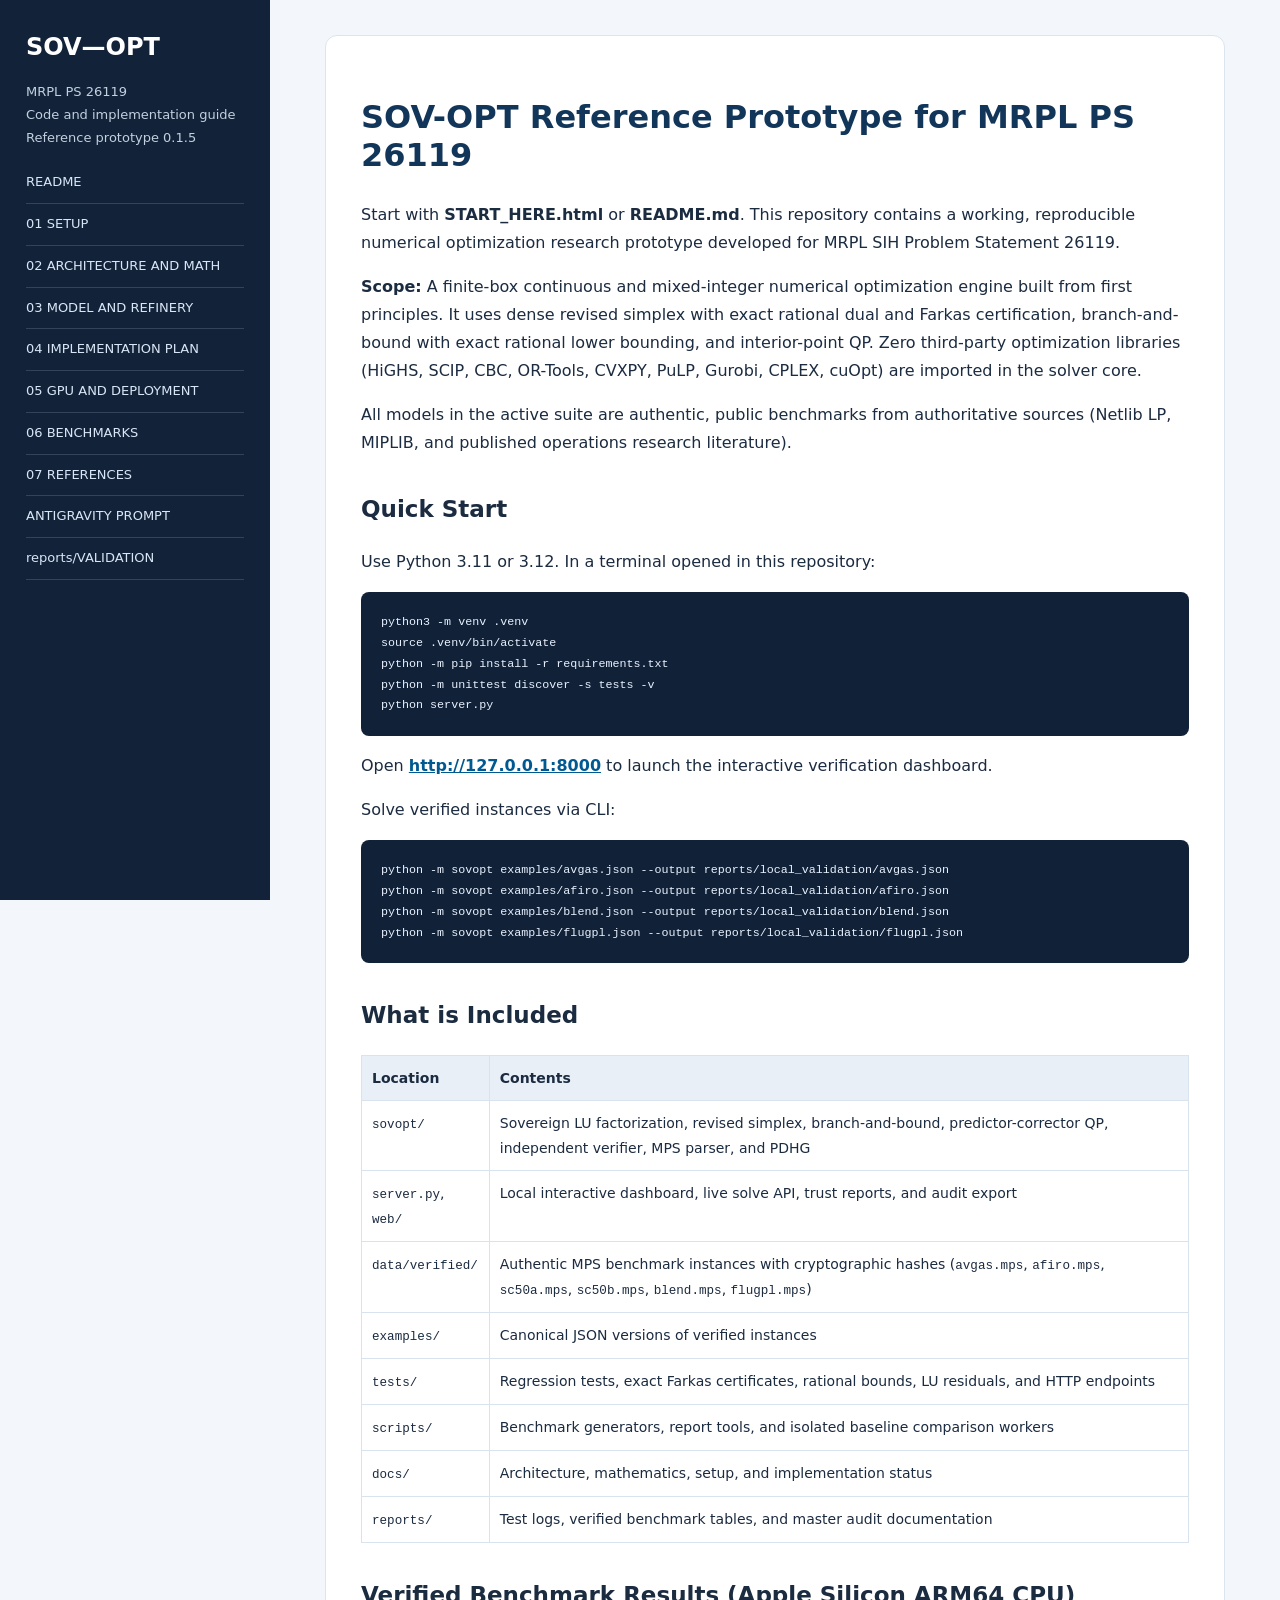
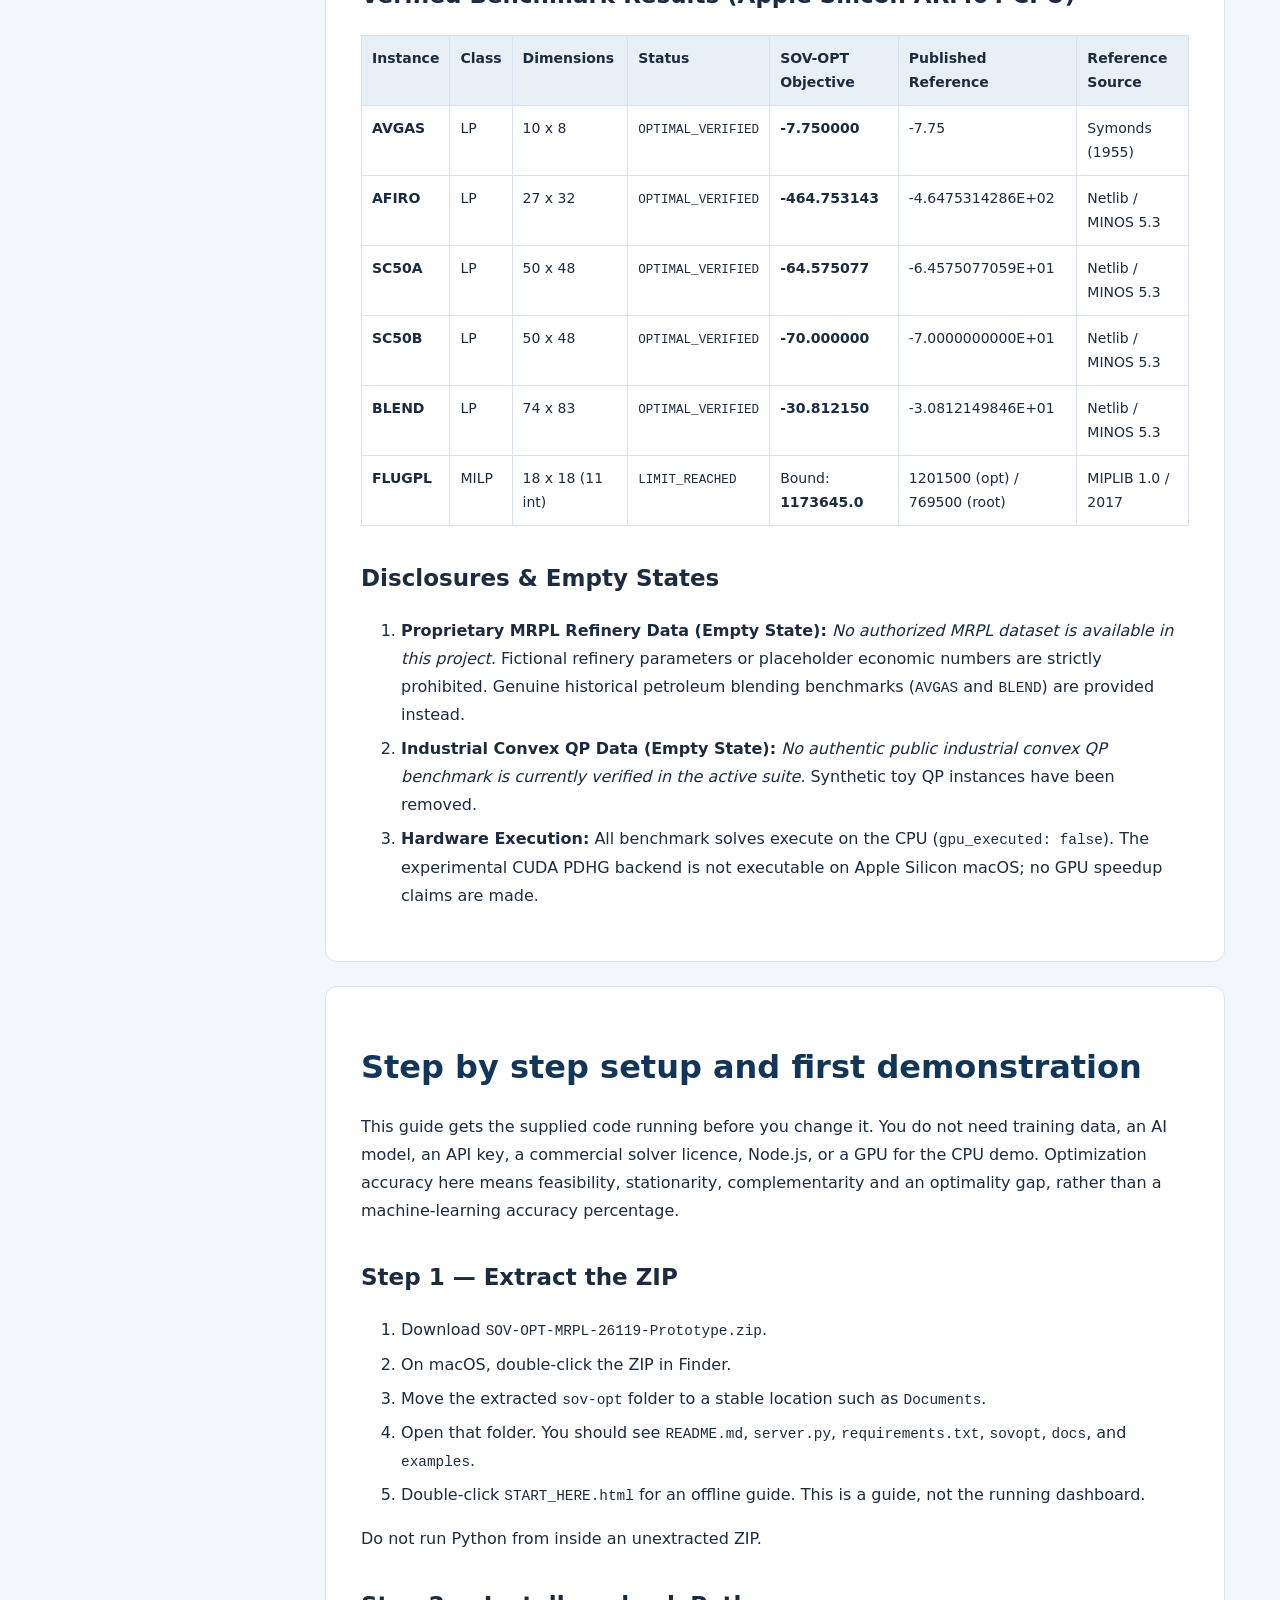
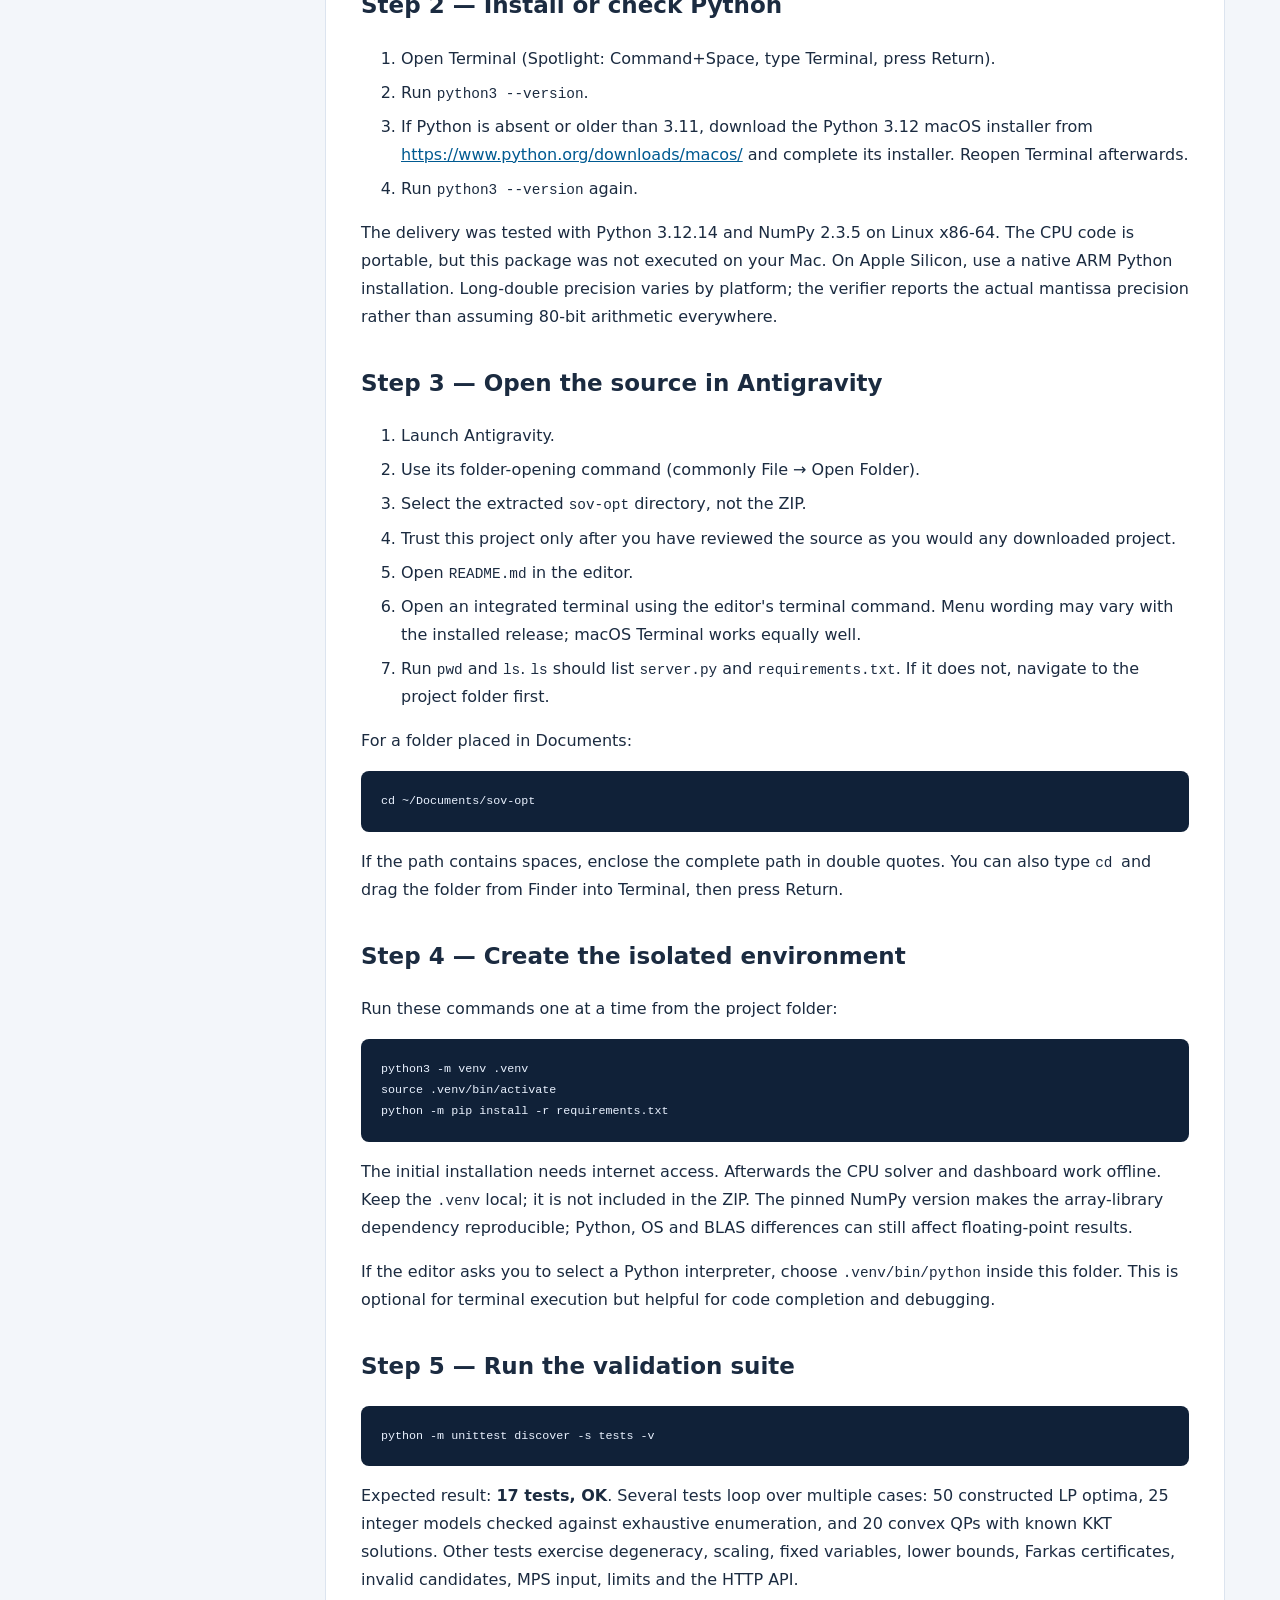
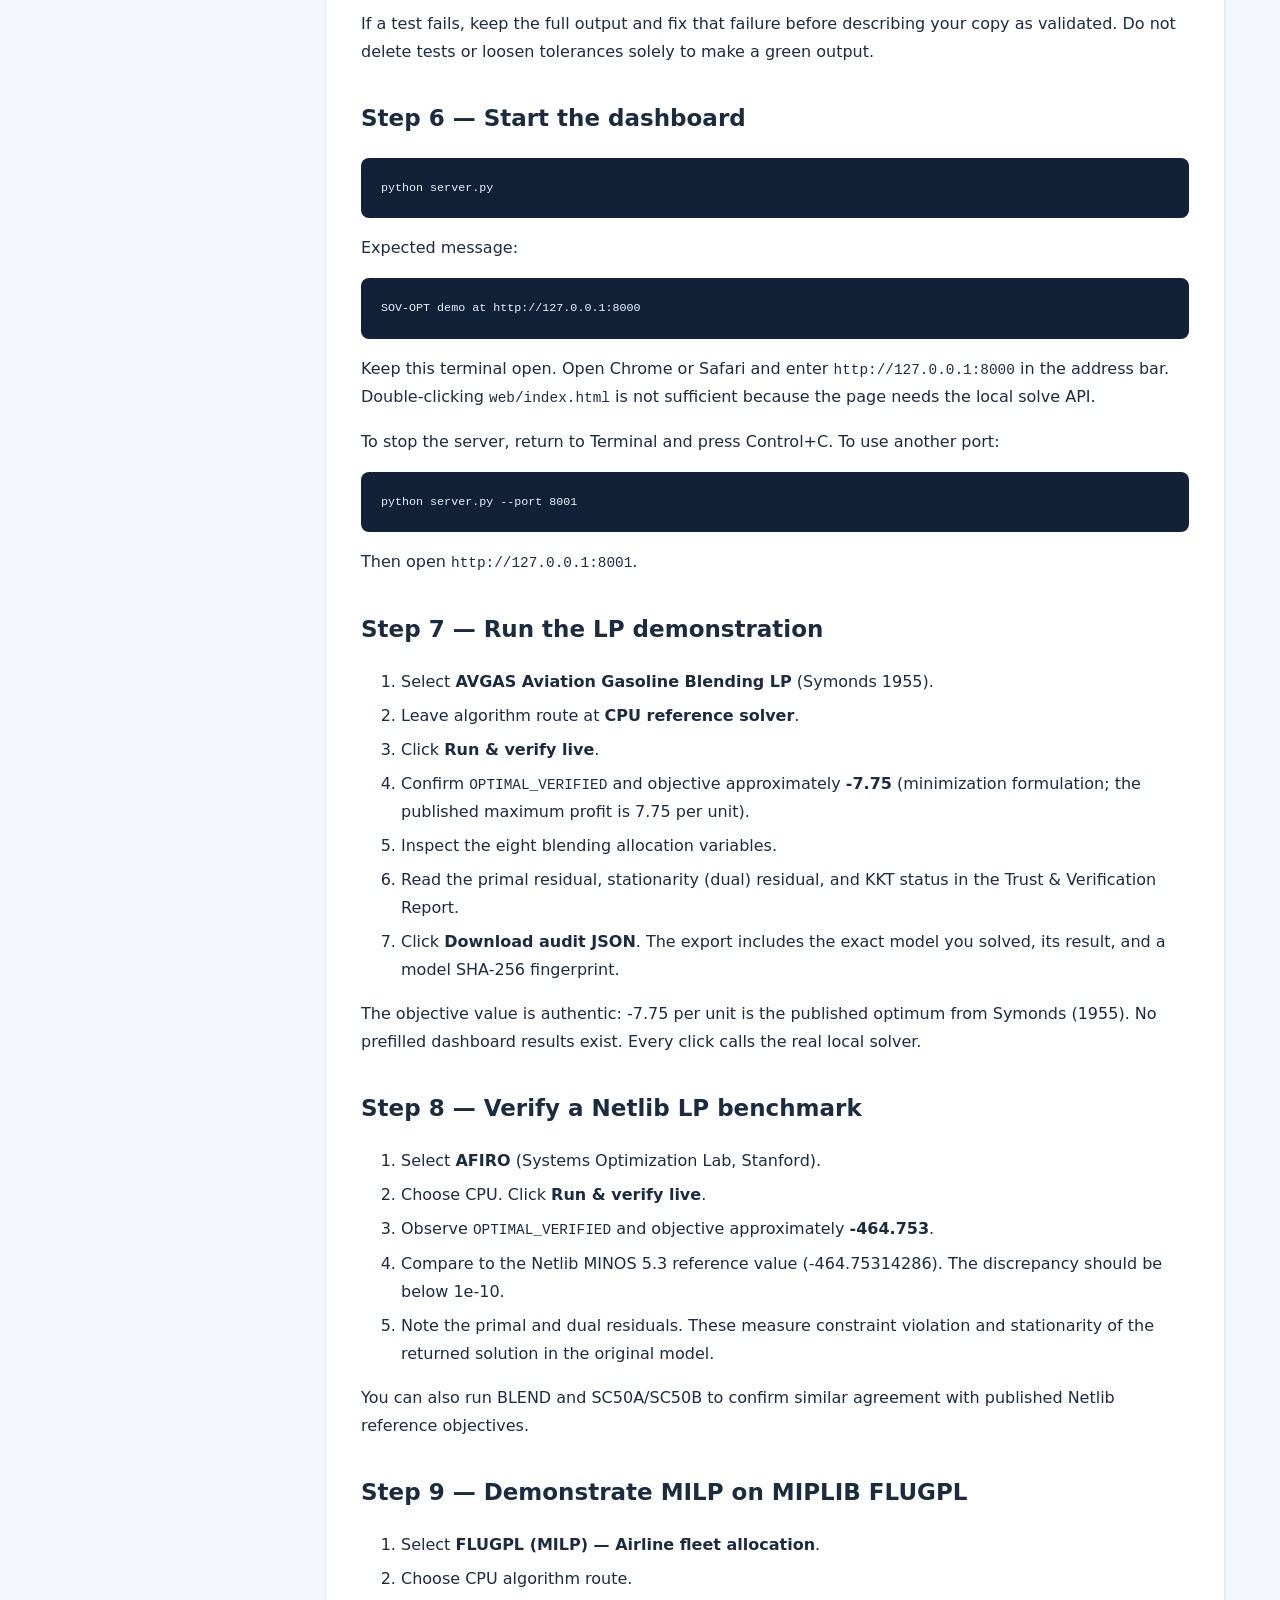
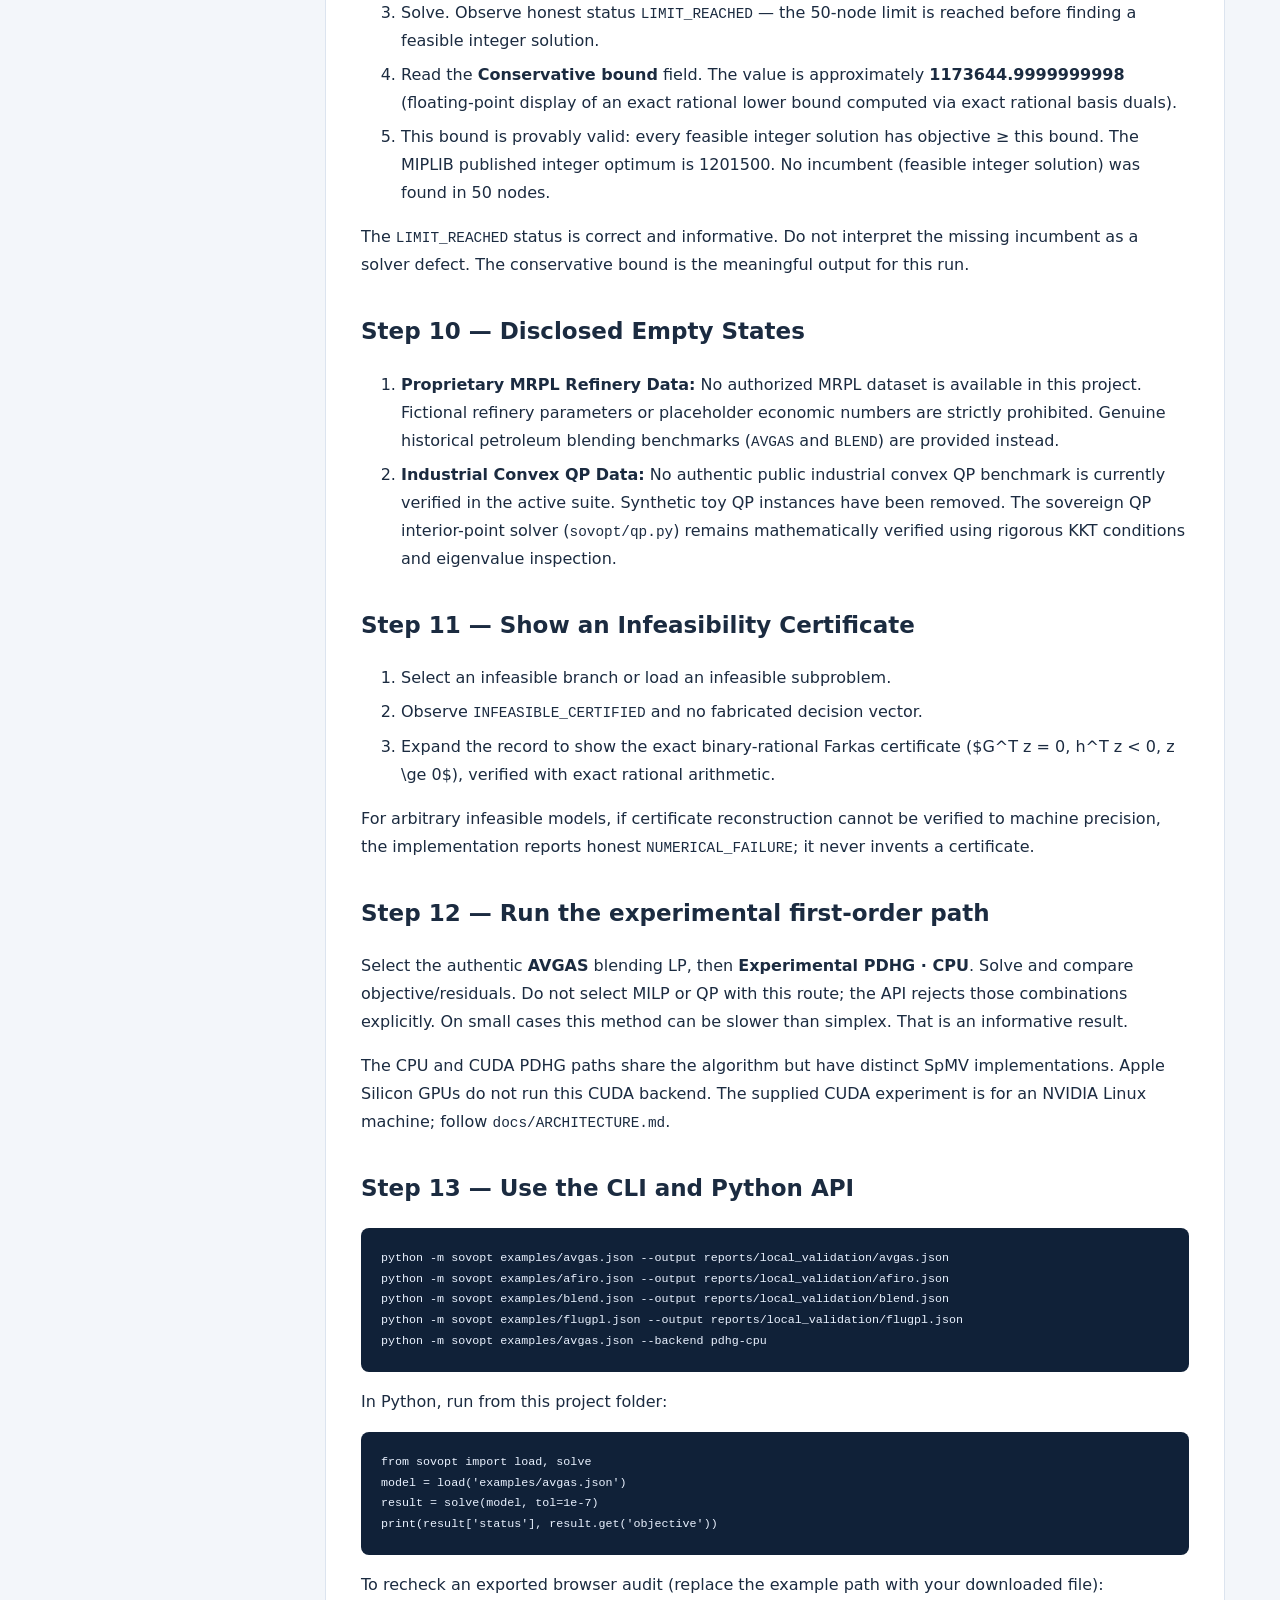
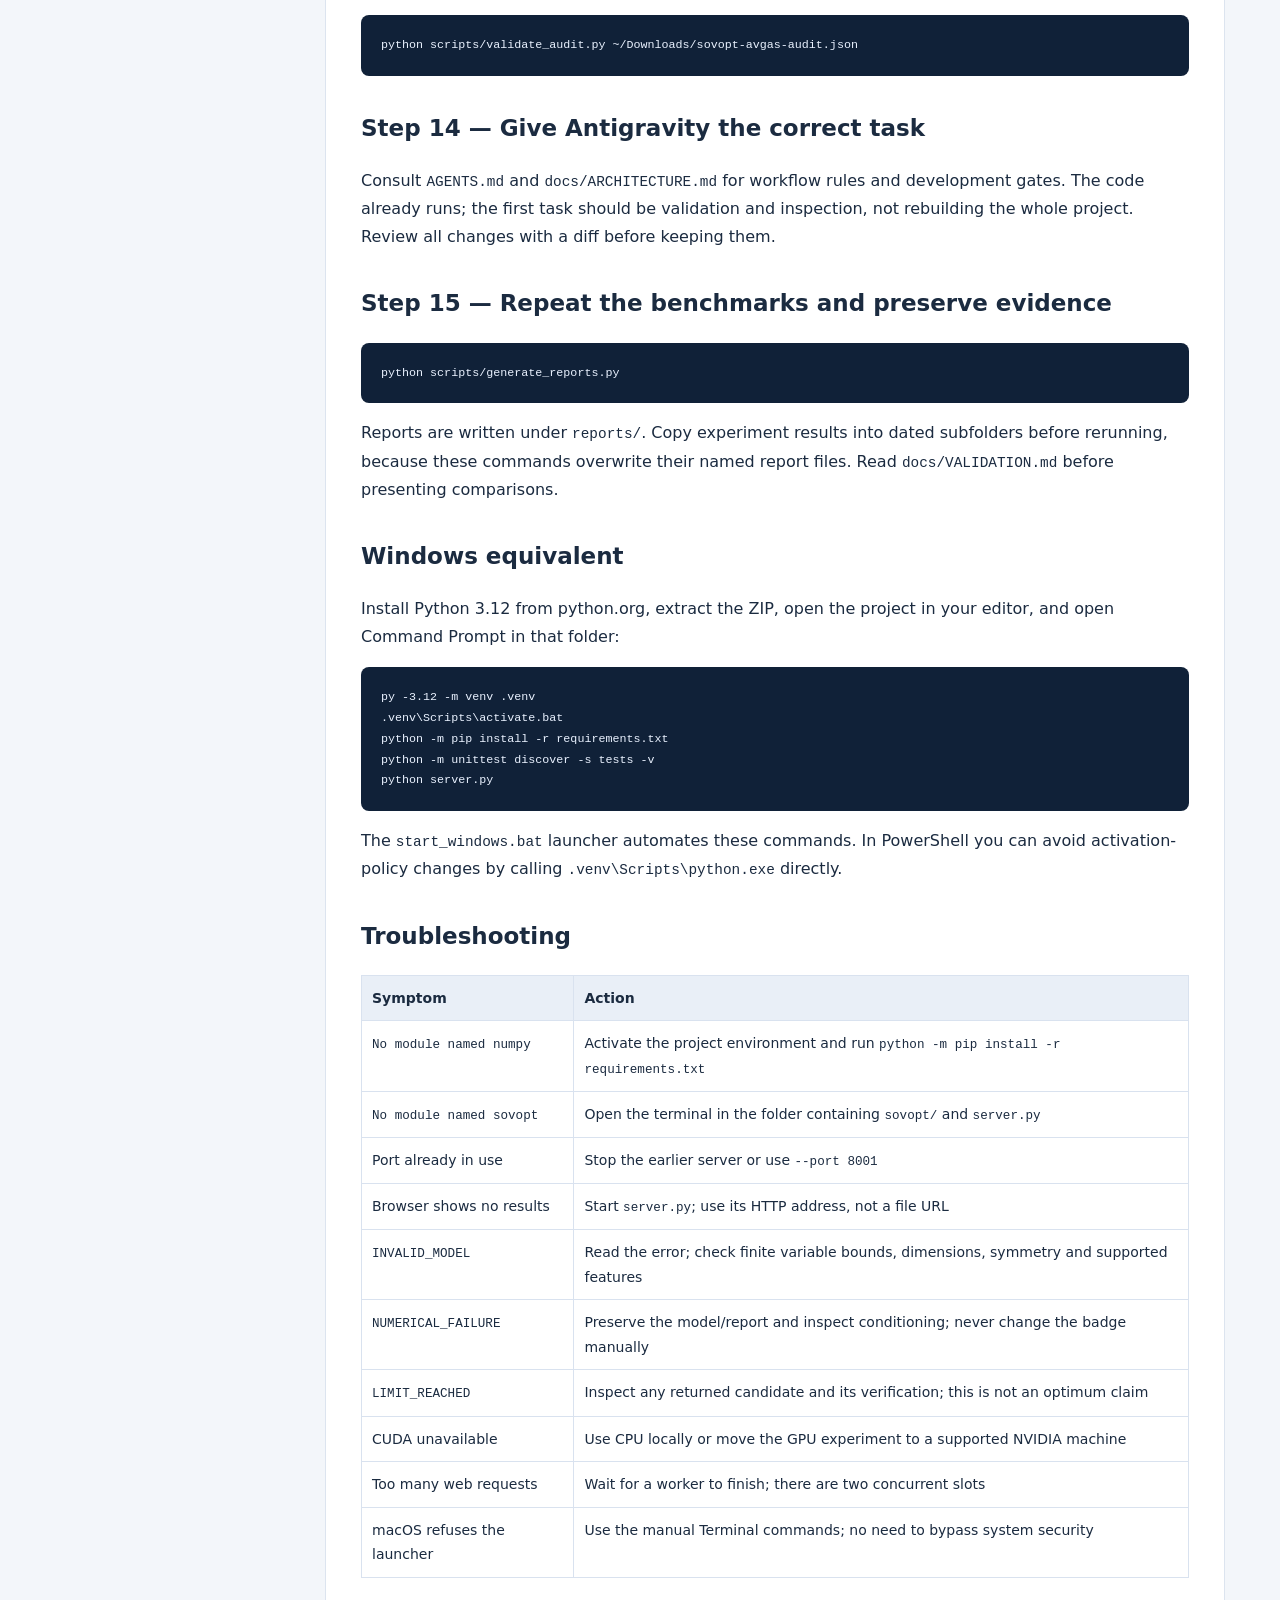
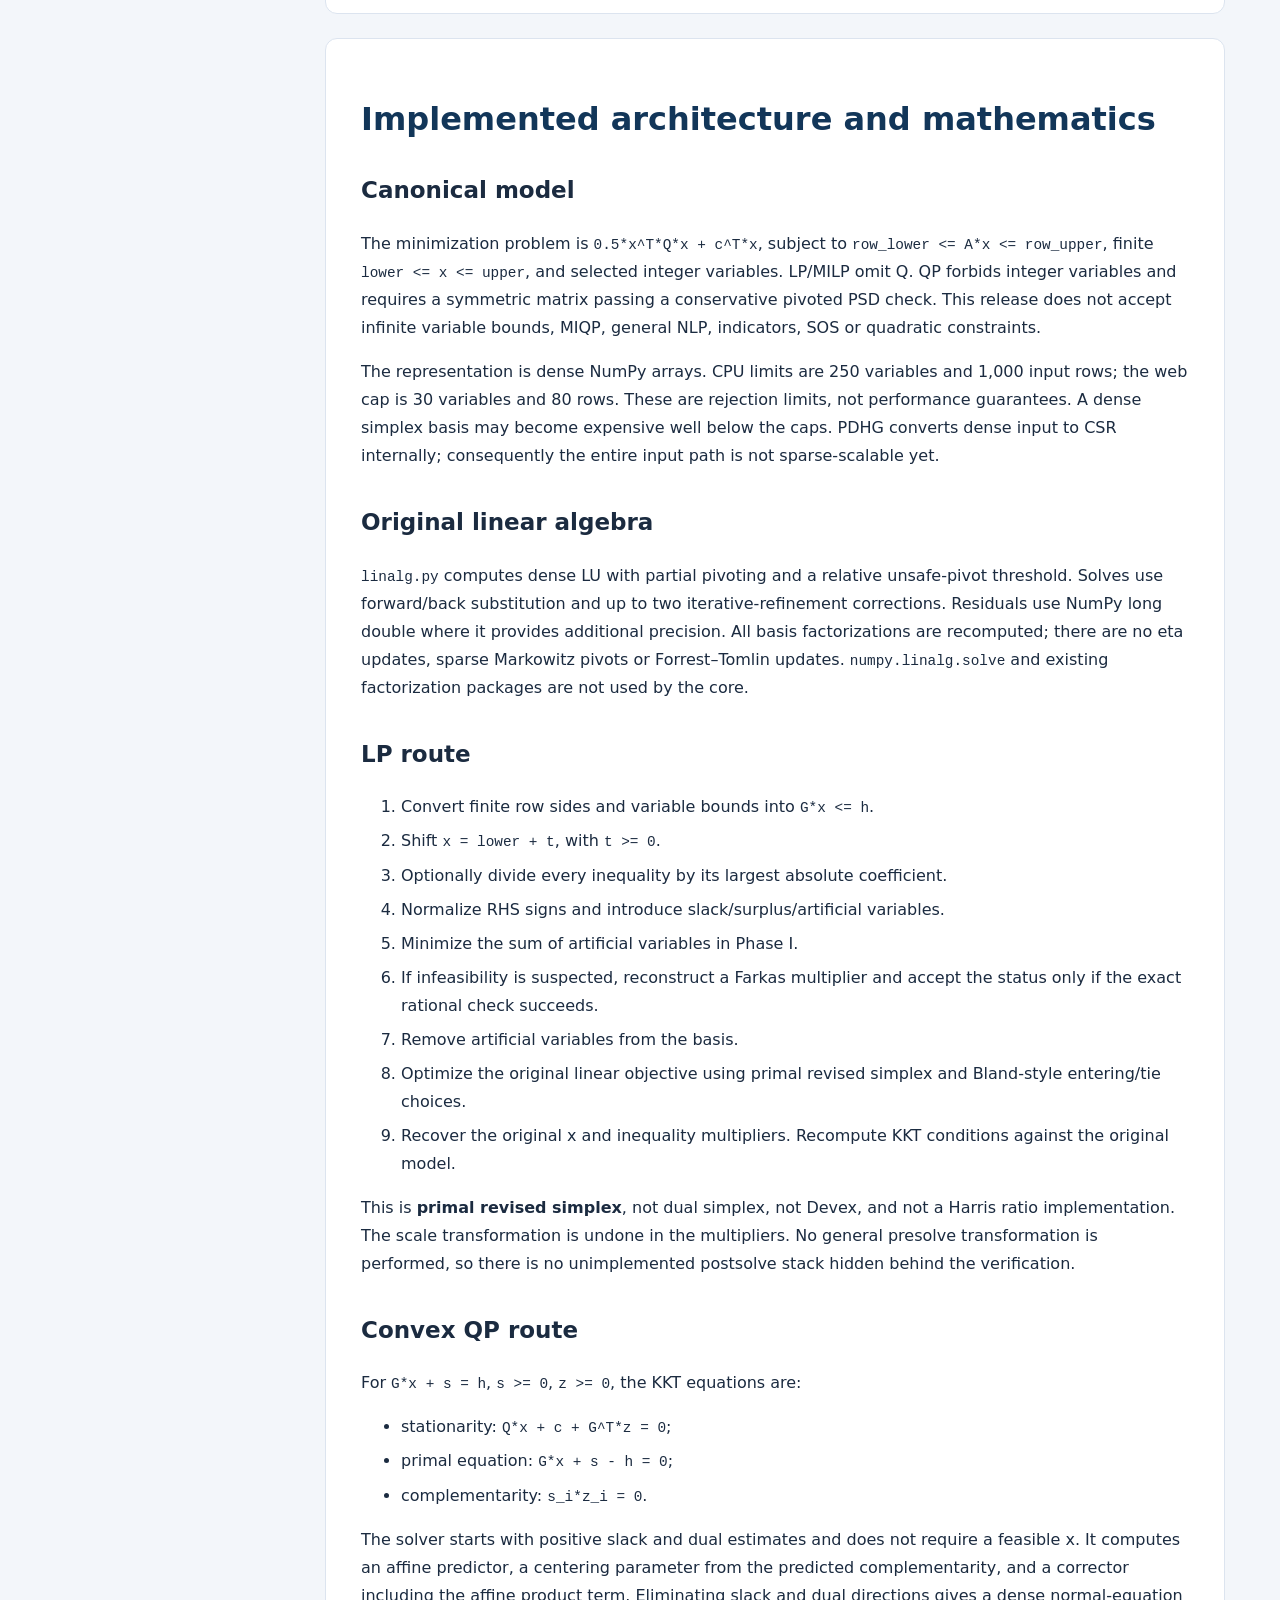
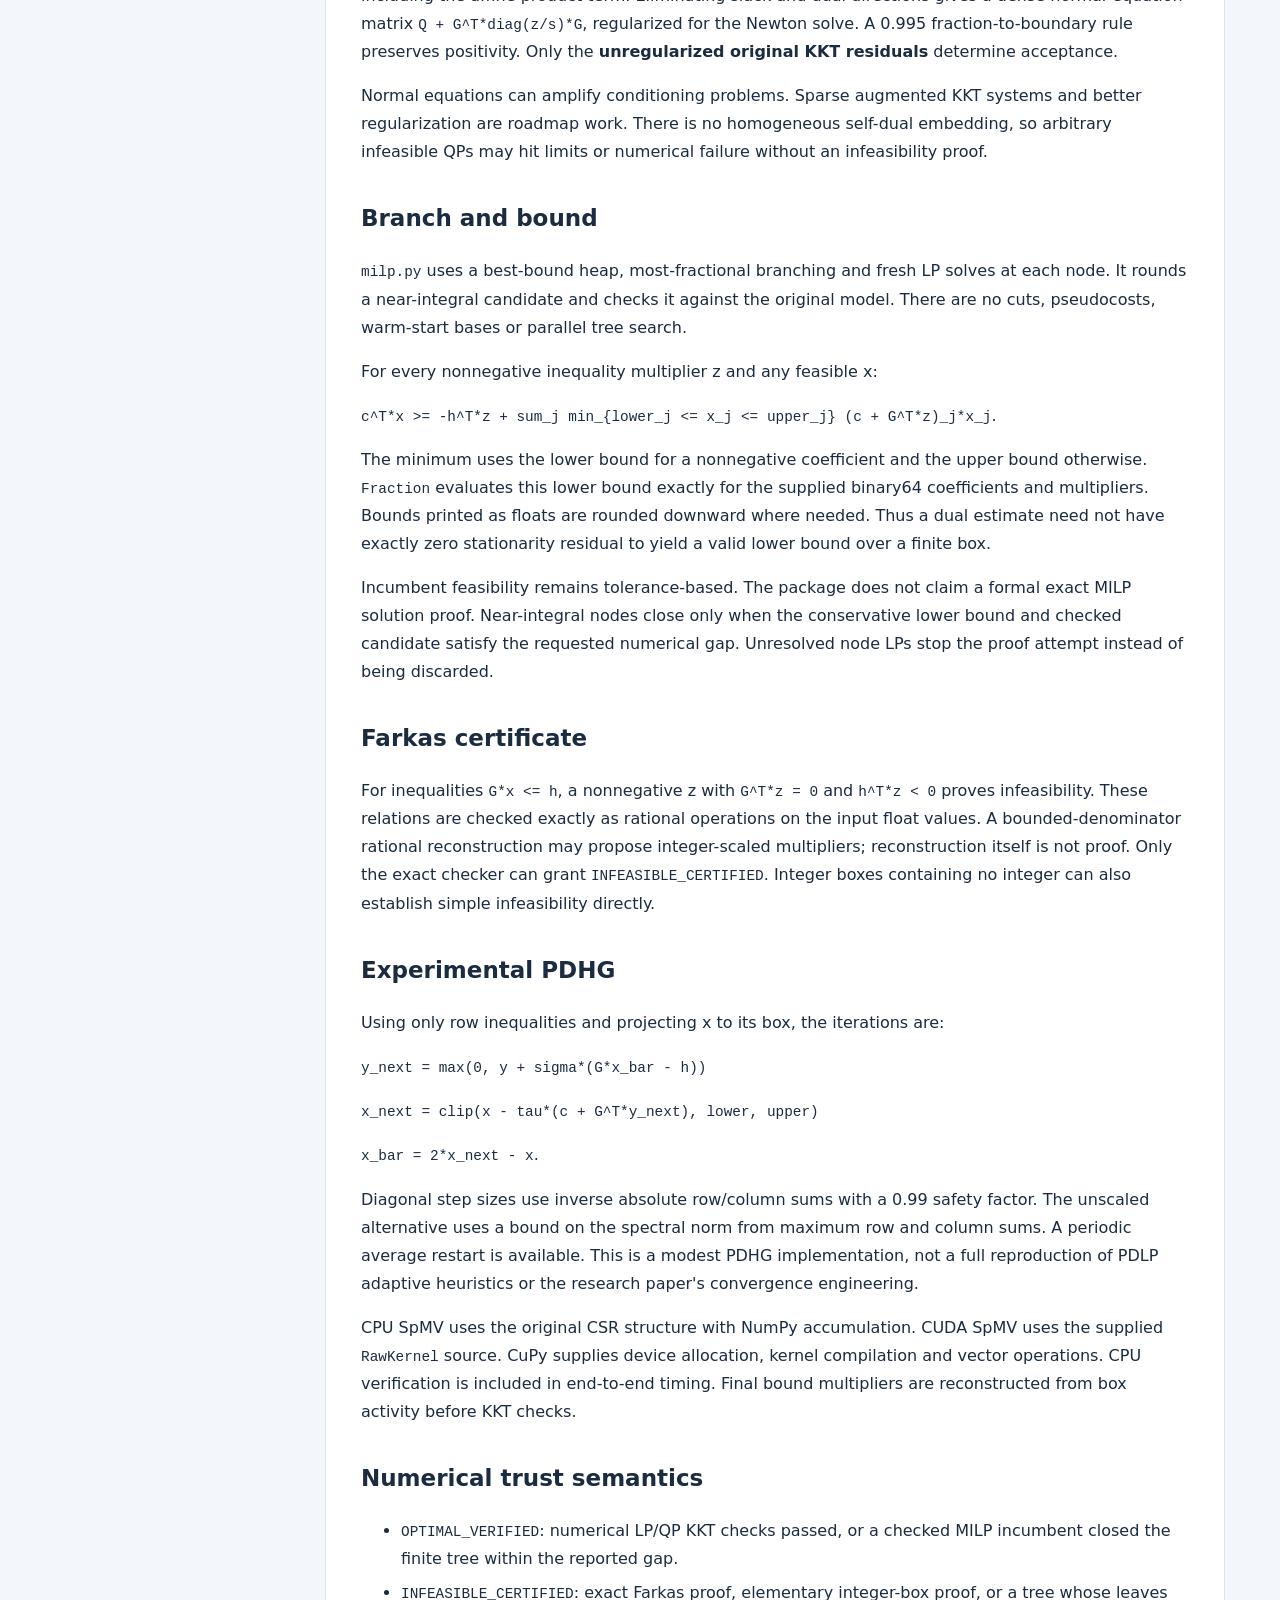
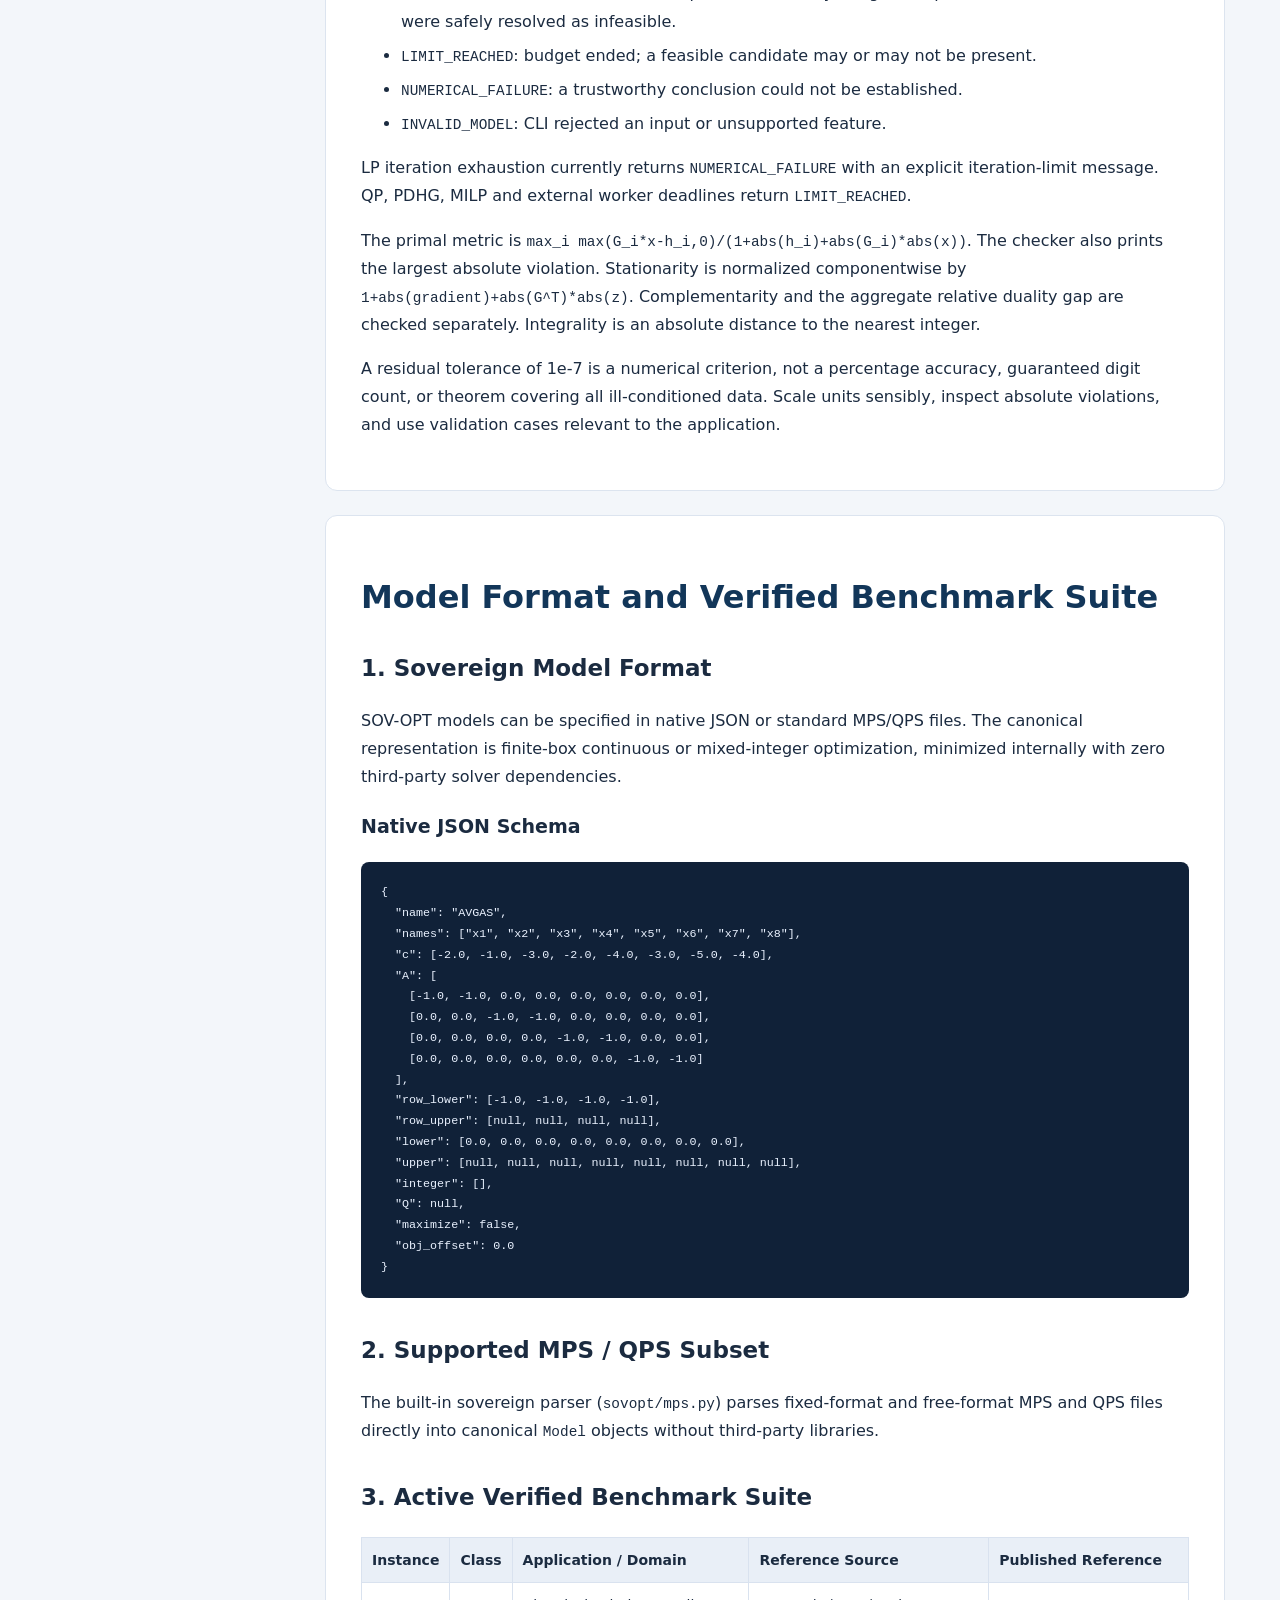
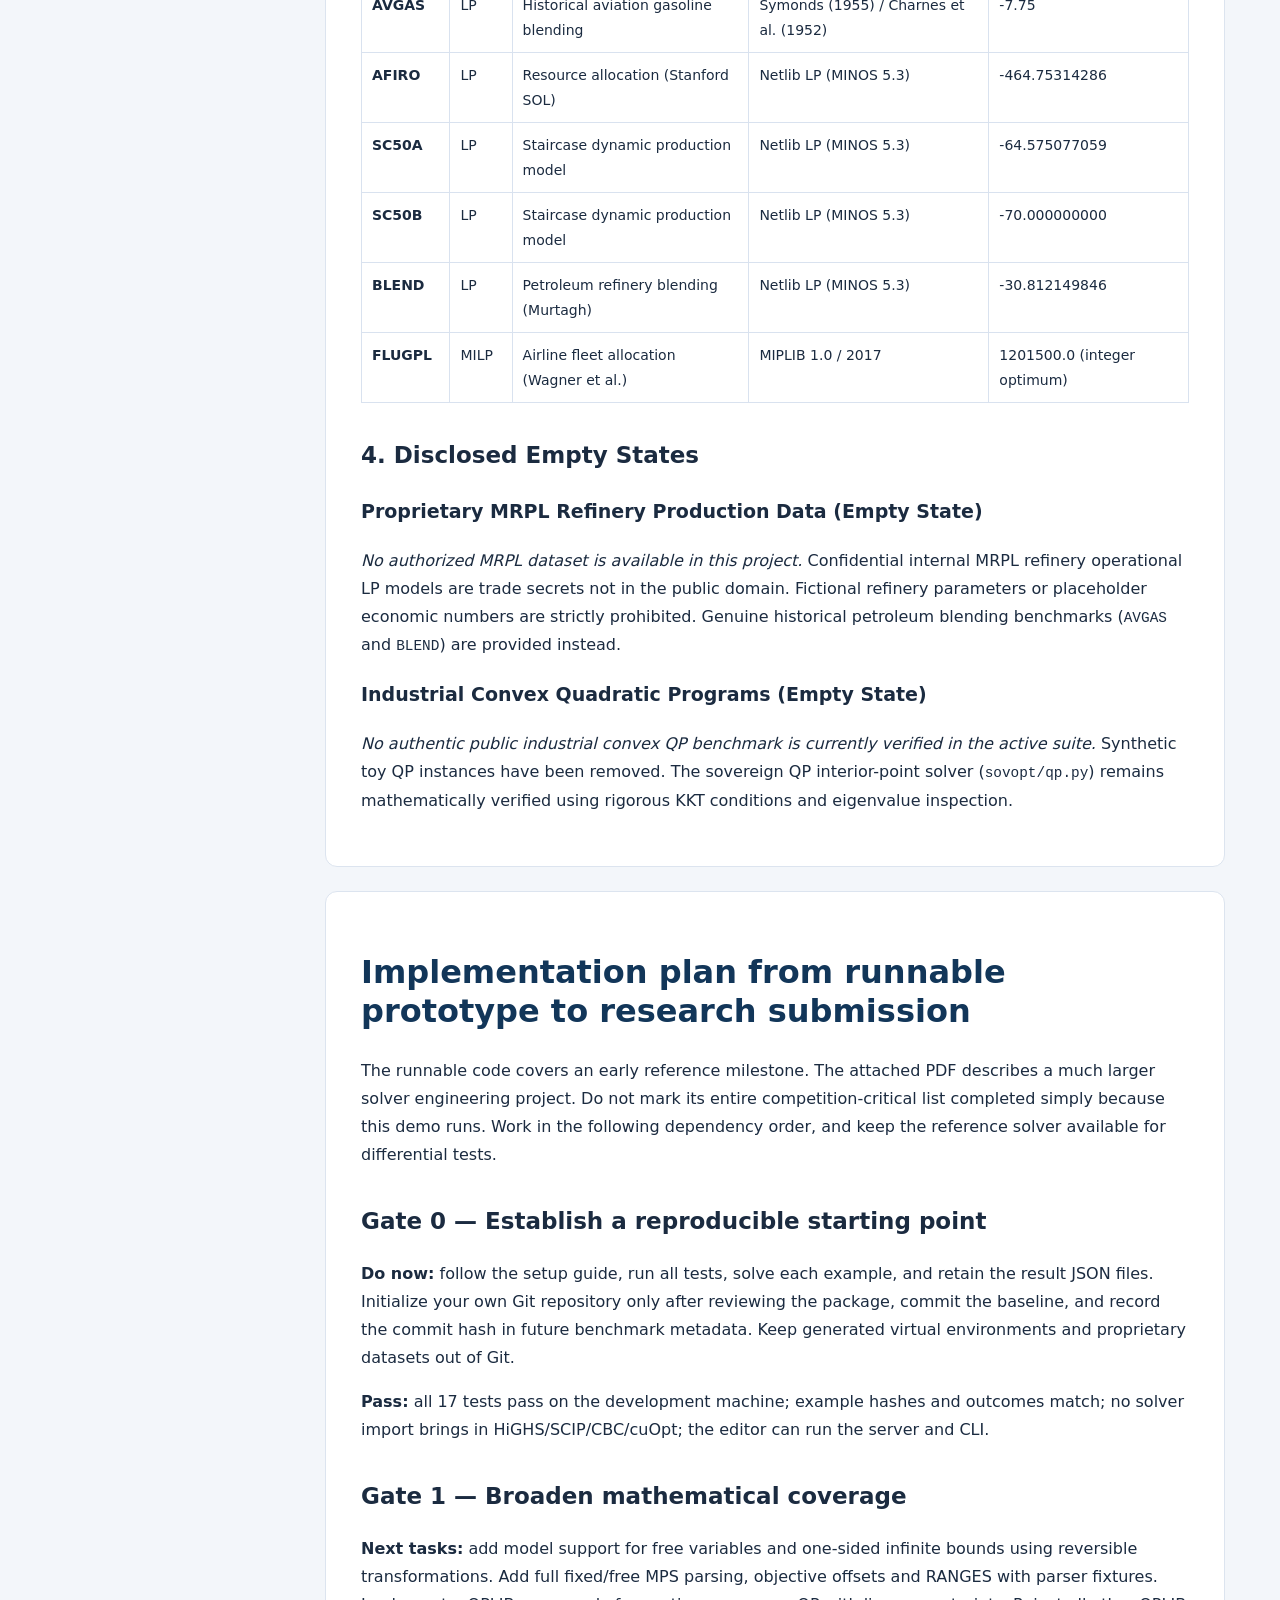
==== commit 6eb76d65: "fix(reports): harden external bound comparison and synchronize 0.1.5 version" ====
--- a/START_HERE.html
+++ b/START_HERE.html
@@ -1,4 +1,4 @@
-<!doctype html><html lang="en"><head><meta charset="utf-8"><meta name="viewport" content="width=device-width,initial-scale=1"><title>SOV-OPT Complete Implementation Guide</title><style>*{box-sizing:border-box}body{margin:0;font:16px/1.75 system-ui,sans-serif;color:#1b2b40;background:#f3f6fa}aside{position:fixed;top:0;bottom:0;width:270px;padding:26px;background:#122238;color:#fff;overflow:auto}aside b{font-size:24px}aside p{font-size:13px;color:#c3d0e0}aside a{display:block;color:#d9e6f7;text-decoration:none;padding:9px 0;border-bottom:1px solid #33445a;font-size:13px;overflow-wrap:anywhere}main{margin-left:270px;max-width:1250px;padding:35px 55px}article{background:white;padding:35px;margin-bottom:24px;border:1px solid #dce4ef;border-radius:12px;scroll-margin-top:20px}h1{font-size:32px;line-height:1.2;color:#123659}h2{font-size:23px;margin-top:32px}h3{font-size:19px}a{color:#005a91}pre{overflow:auto;background:#102138;color:#eaf2ff;padding:20px;border-radius:8px;font-size:13px;line-height:1.6}code{font-family:ui-monospace,monospace;font-size:.9em}table{border-collapse:collapse;width:100%;font-size:14px;display:block;overflow:auto}th,td{border:1px solid #d9e2ef;padding:10px;text-align:left;vertical-align:top}th{background:#e9eff7}li{margin:6px 0}@media(max-width:800px){aside{position:static;width:100%}main{margin:0;padding:15px}article{padding:22px}h1{font-size:27px}}@media print{aside{display:none}main{margin:0;padding:0}article{border:0;break-before:page}pre{white-space:pre-wrap;background:#edf0f4;color:#111}}</style></head><body><aside><b>SOV—OPT</b><p>MRPL PS 26119<br>Code and implementation guide<br>Reference prototype 0.1.2</p><a href="#chapter0">README</a><a href="#chapter1">01 SETUP</a><a href="#chapter2">02 ARCHITECTURE AND MATH</a><a href="#chapter3">03 MODEL AND REFINERY</a><a href="#chapter4">04 IMPLEMENTATION PLAN</a><a href="#chapter5">05 GPU AND DEPLOYMENT</a><a href="#chapter6">06 BENCHMARKS</a><a href="#chapter7">07 REFERENCES</a><a href="#chapter8">ANTIGRAVITY PROMPT</a><a href="#chapter9">reports/VALIDATION</a></aside><main><article id="chapter0"><h1>SOV-OPT Reference Prototype for MRPL PS 26119</h1>
+<!doctype html><html lang="en"><head><meta charset="utf-8"><meta name="viewport" content="width=device-width,initial-scale=1"><title>SOV-OPT Complete Implementation Guide</title><style>*{box-sizing:border-box}body{margin:0;font:16px/1.75 system-ui,sans-serif;color:#1b2b40;background:#f3f6fa}aside{position:fixed;top:0;bottom:0;width:270px;padding:26px;background:#122238;color:#fff;overflow:auto}aside b{font-size:24px}aside p{font-size:13px;color:#c3d0e0}aside a{display:block;color:#d9e6f7;text-decoration:none;padding:9px 0;border-bottom:1px solid #33445a;font-size:13px;overflow-wrap:anywhere}main{margin-left:270px;max-width:1250px;padding:35px 55px}article{background:white;padding:35px;margin-bottom:24px;border:1px solid #dce4ef;border-radius:12px;scroll-margin-top:20px}h1{font-size:32px;line-height:1.2;color:#123659}h2{font-size:23px;margin-top:32px}h3{font-size:19px}a{color:#005a91}pre{overflow:auto;background:#102138;color:#eaf2ff;padding:20px;border-radius:8px;font-size:13px;line-height:1.6}code{font-family:ui-monospace,monospace;font-size:.9em}table{border-collapse:collapse;width:100%;font-size:14px;display:block;overflow:auto}th,td{border:1px solid #d9e2ef;padding:10px;text-align:left;vertical-align:top}th{background:#e9eff7}li{margin:6px 0}@media(max-width:800px){aside{position:static;width:100%}main{margin:0;padding:15px}article{padding:22px}h1{font-size:27px}}@media print{aside{display:none}main{margin:0;padding:0}article{border:0;break-before:page}pre{white-space:pre-wrap;background:#edf0f4;color:#111}}</style></head><body><aside><b>SOV—OPT</b><p>MRPL PS 26119<br>Code and implementation guide<br>Reference prototype 0.1.5</p><a href="#chapter0">README</a><a href="#chapter1">01 SETUP</a><a href="#chapter2">02 ARCHITECTURE AND MATH</a><a href="#chapter3">03 MODEL AND REFINERY</a><a href="#chapter4">04 IMPLEMENTATION PLAN</a><a href="#chapter5">05 GPU AND DEPLOYMENT</a><a href="#chapter6">06 BENCHMARKS</a><a href="#chapter7">07 REFERENCES</a><a href="#chapter8">ANTIGRAVITY PROMPT</a><a href="#chapter9">reports/VALIDATION</a></aside><main><article id="chapter0"><h1>SOV-OPT Reference Prototype for MRPL PS 26119</h1>
 <p>Start with <strong>START_HERE.html</strong> or <strong>README.md</strong>. This repository contains a working, reproducible numerical optimization research prototype developed for MRPL SIH Problem Statement 26119.</p>
 <p><strong>Scope:</strong> A finite-box continuous and mixed-integer numerical optimization engine built from first principles. It uses dense revised simplex with exact rational dual and Farkas certification, branch-and-bound with exact rational lower bounding, and interior-point QP. Zero third-party optimization libraries (HiGHS, SCIP, CBC, OR-Tools, CVXPY, PuLP, Gurobi, CPLEX, cuOpt) are imported in the solver core.</p>
 <p>All models in the active suite are authentic, public benchmarks from authoritative sources (Netlib LP, MIPLIB, and published operations research literature).</p>
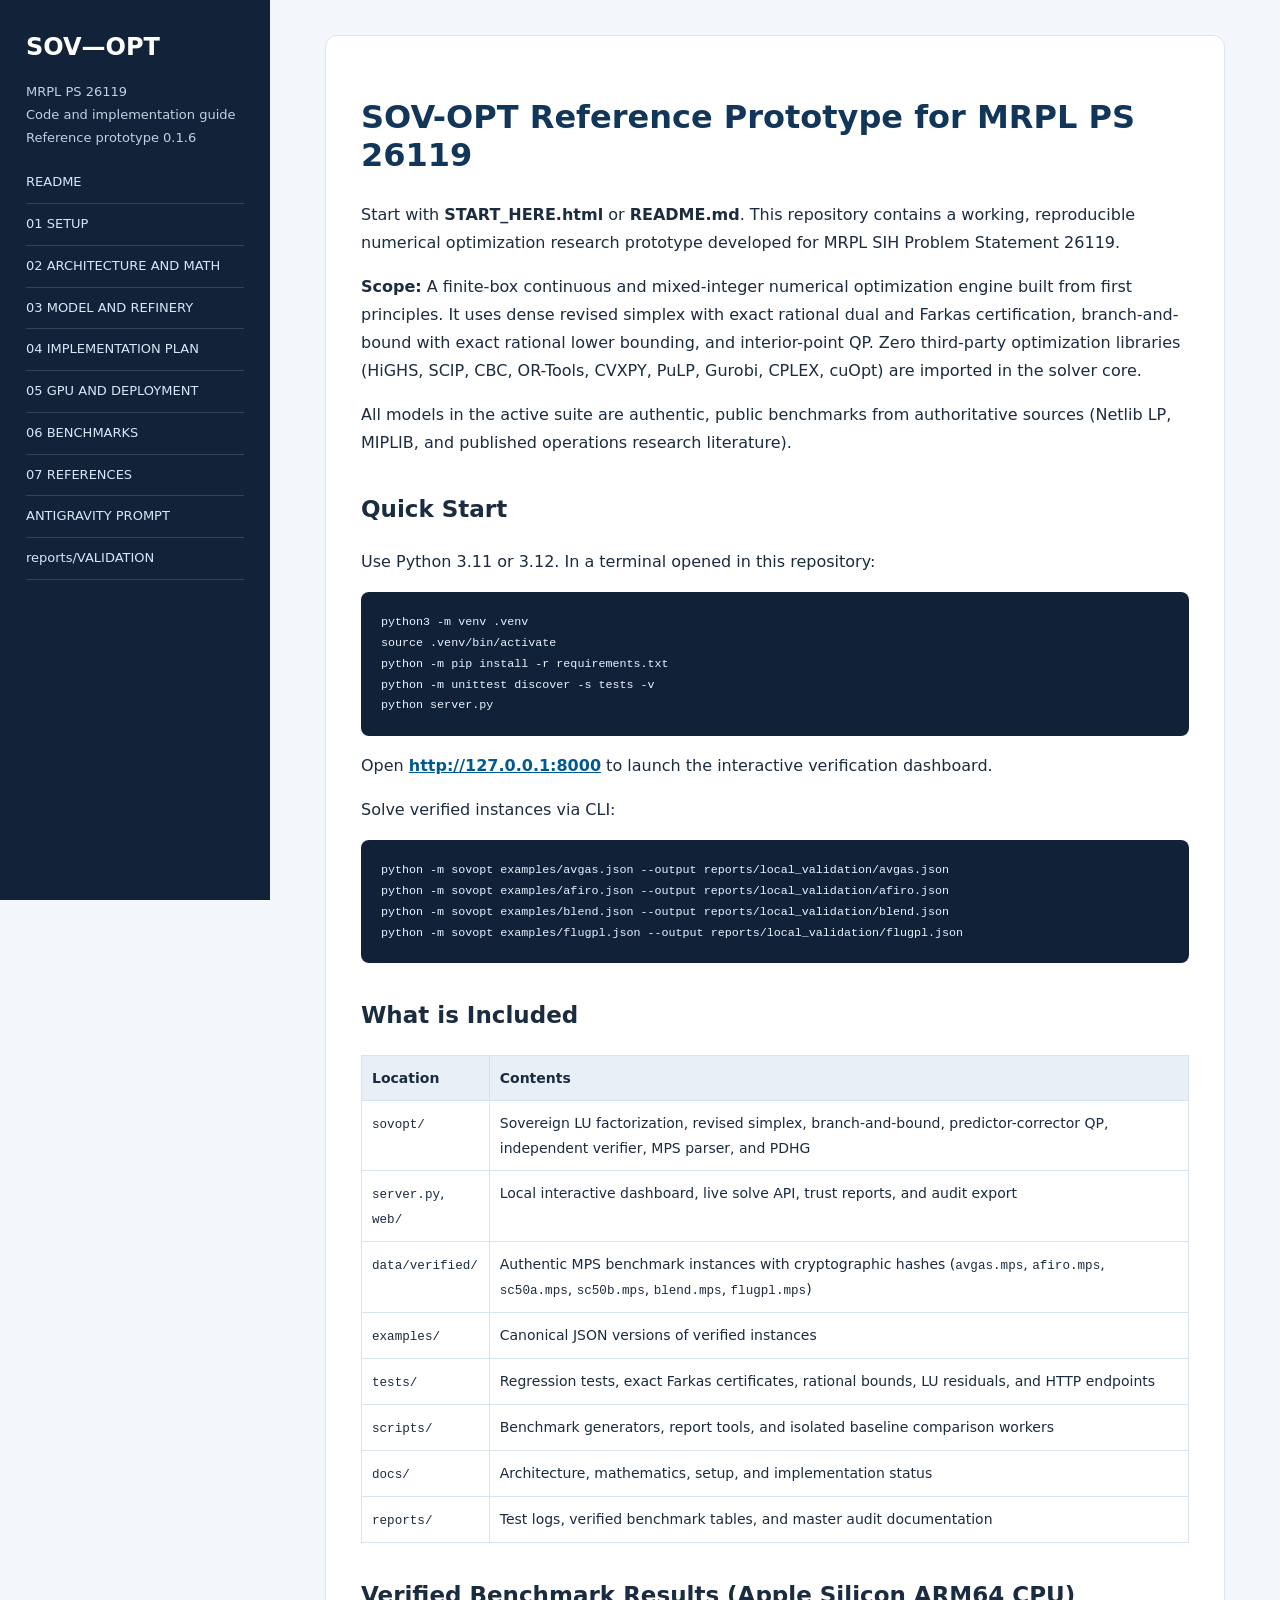
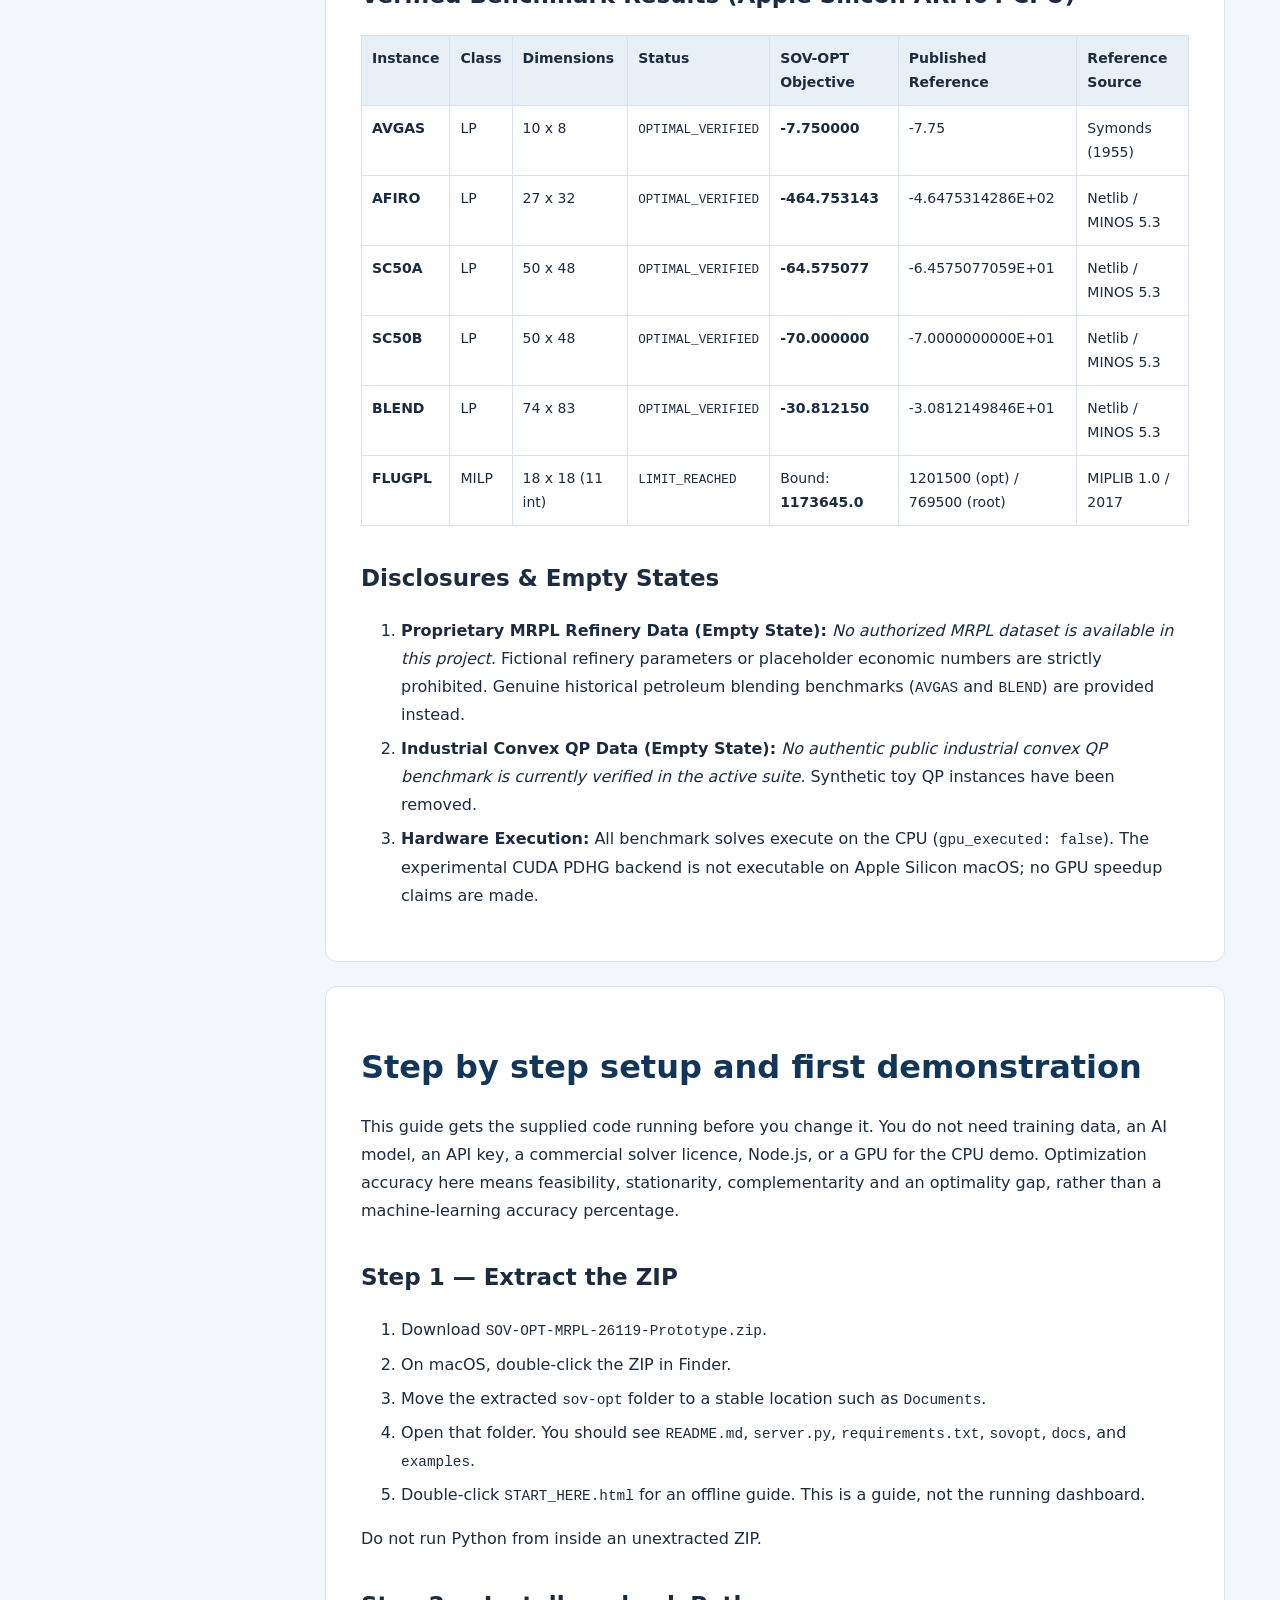
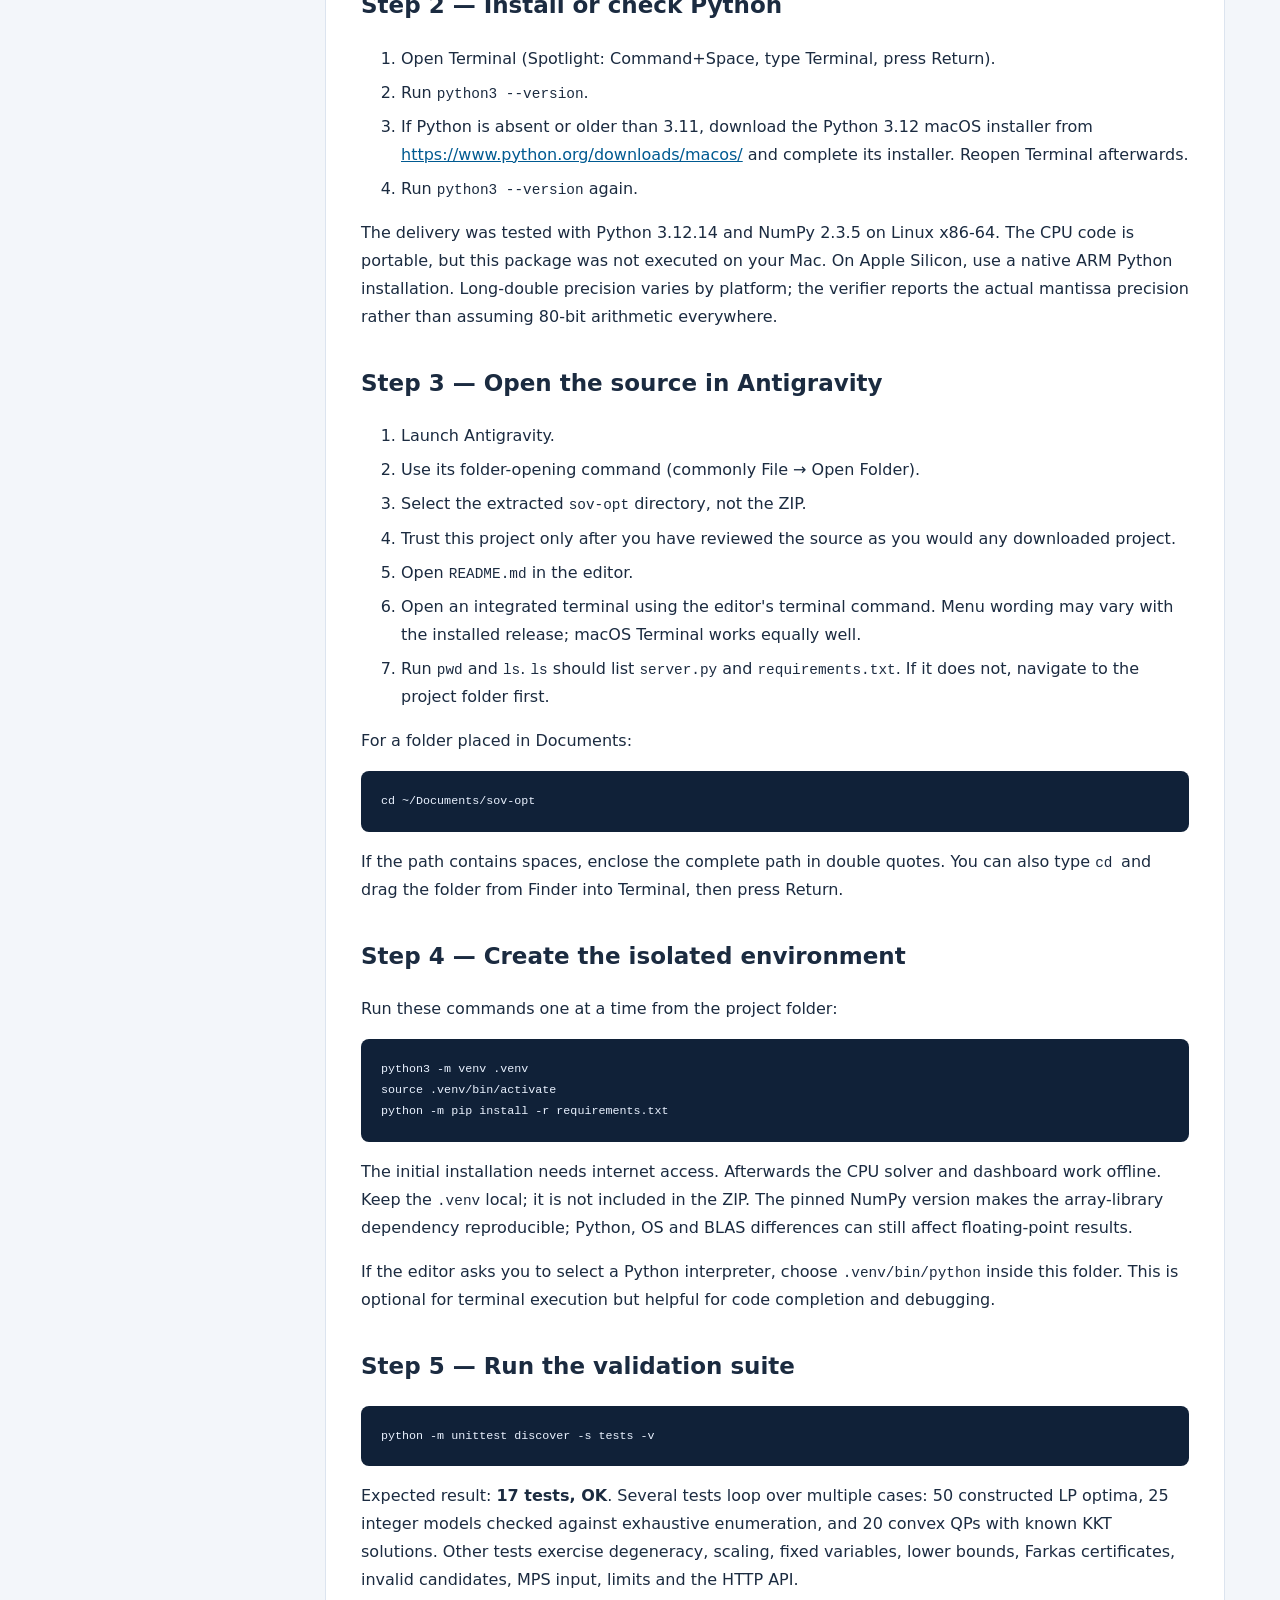
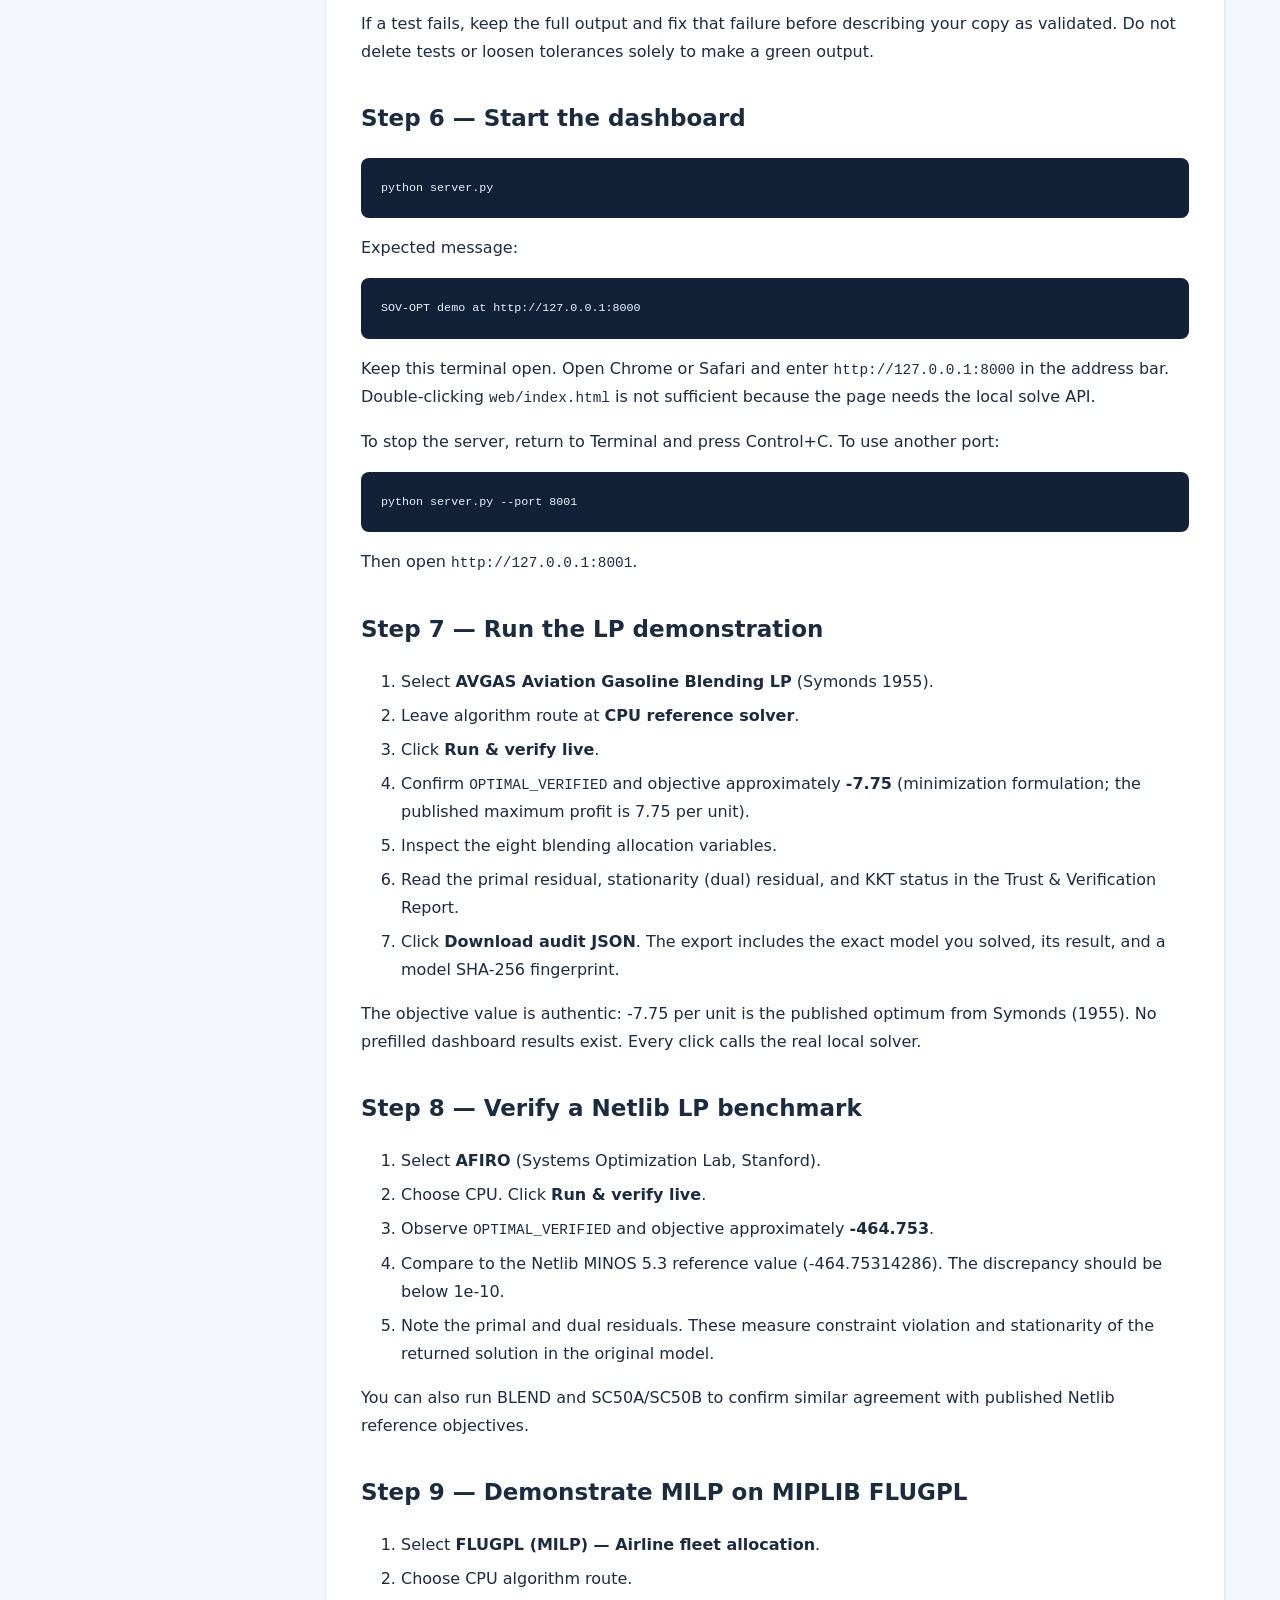
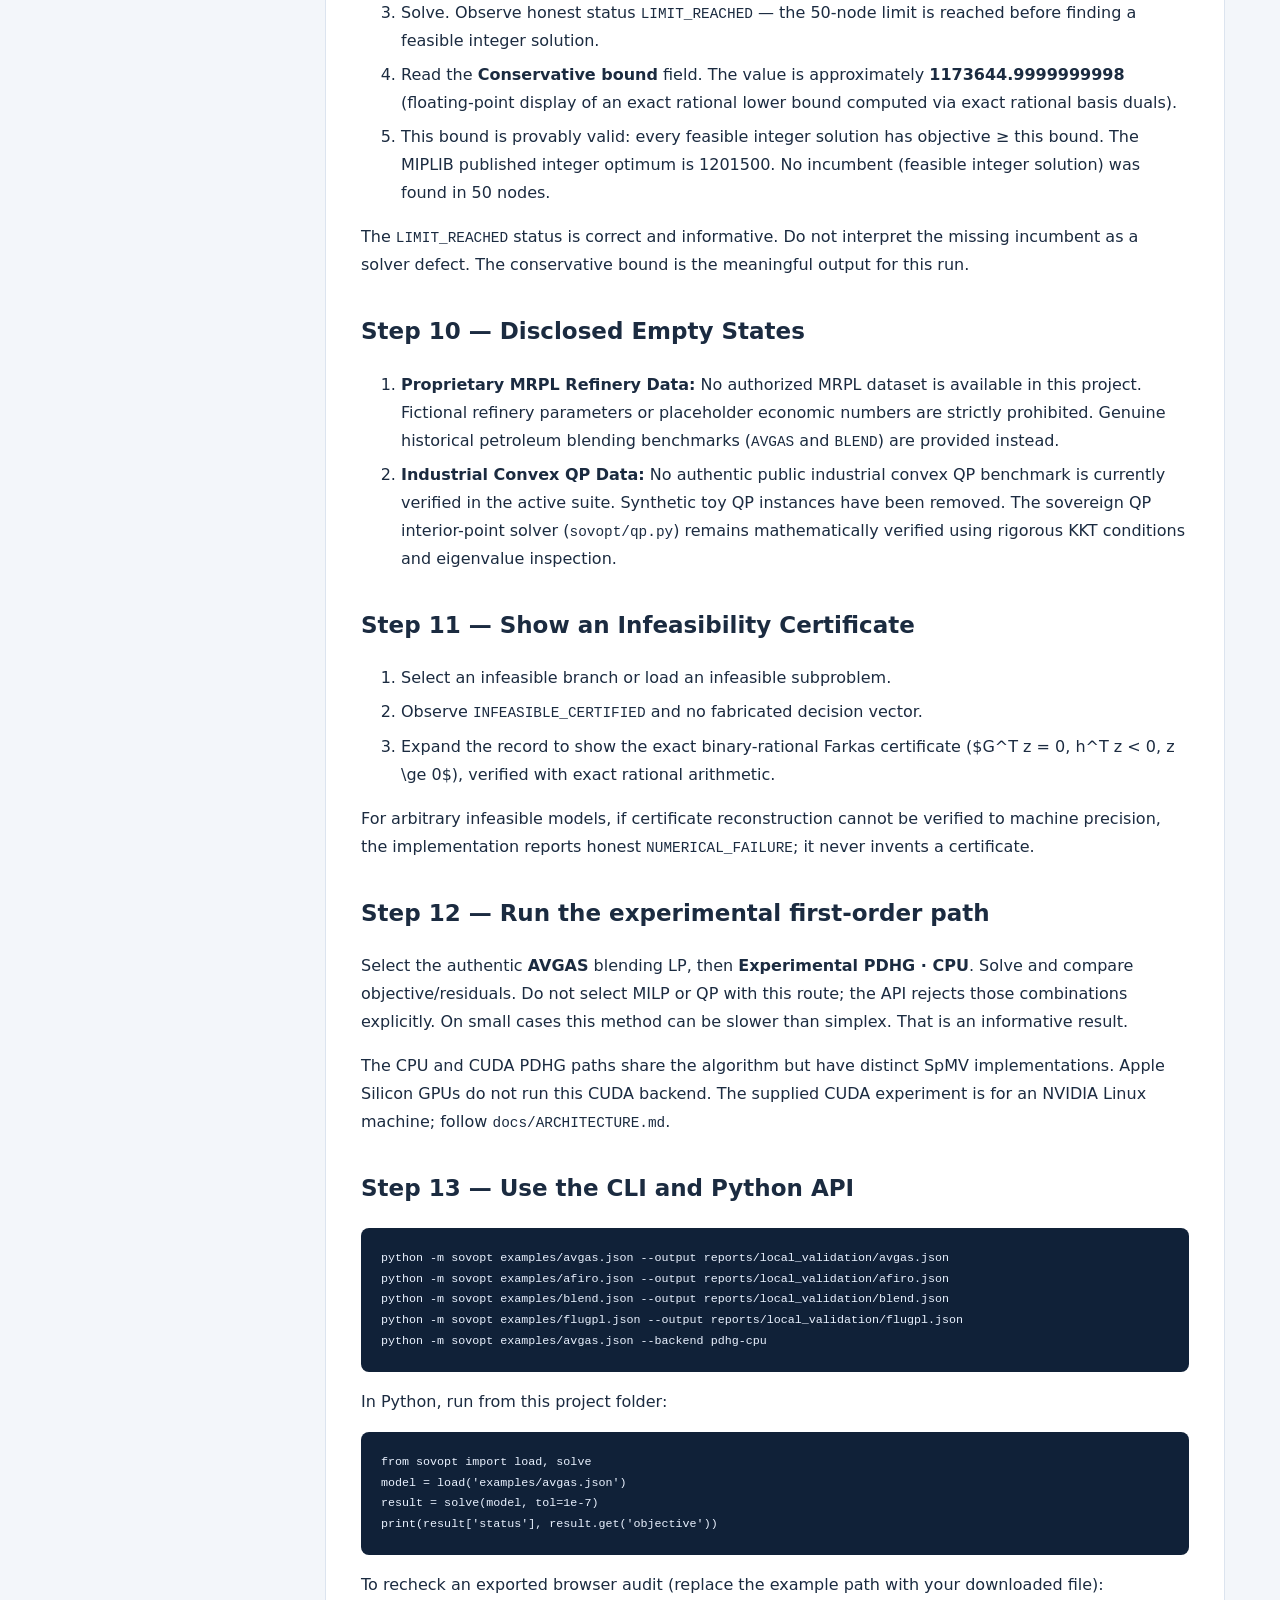
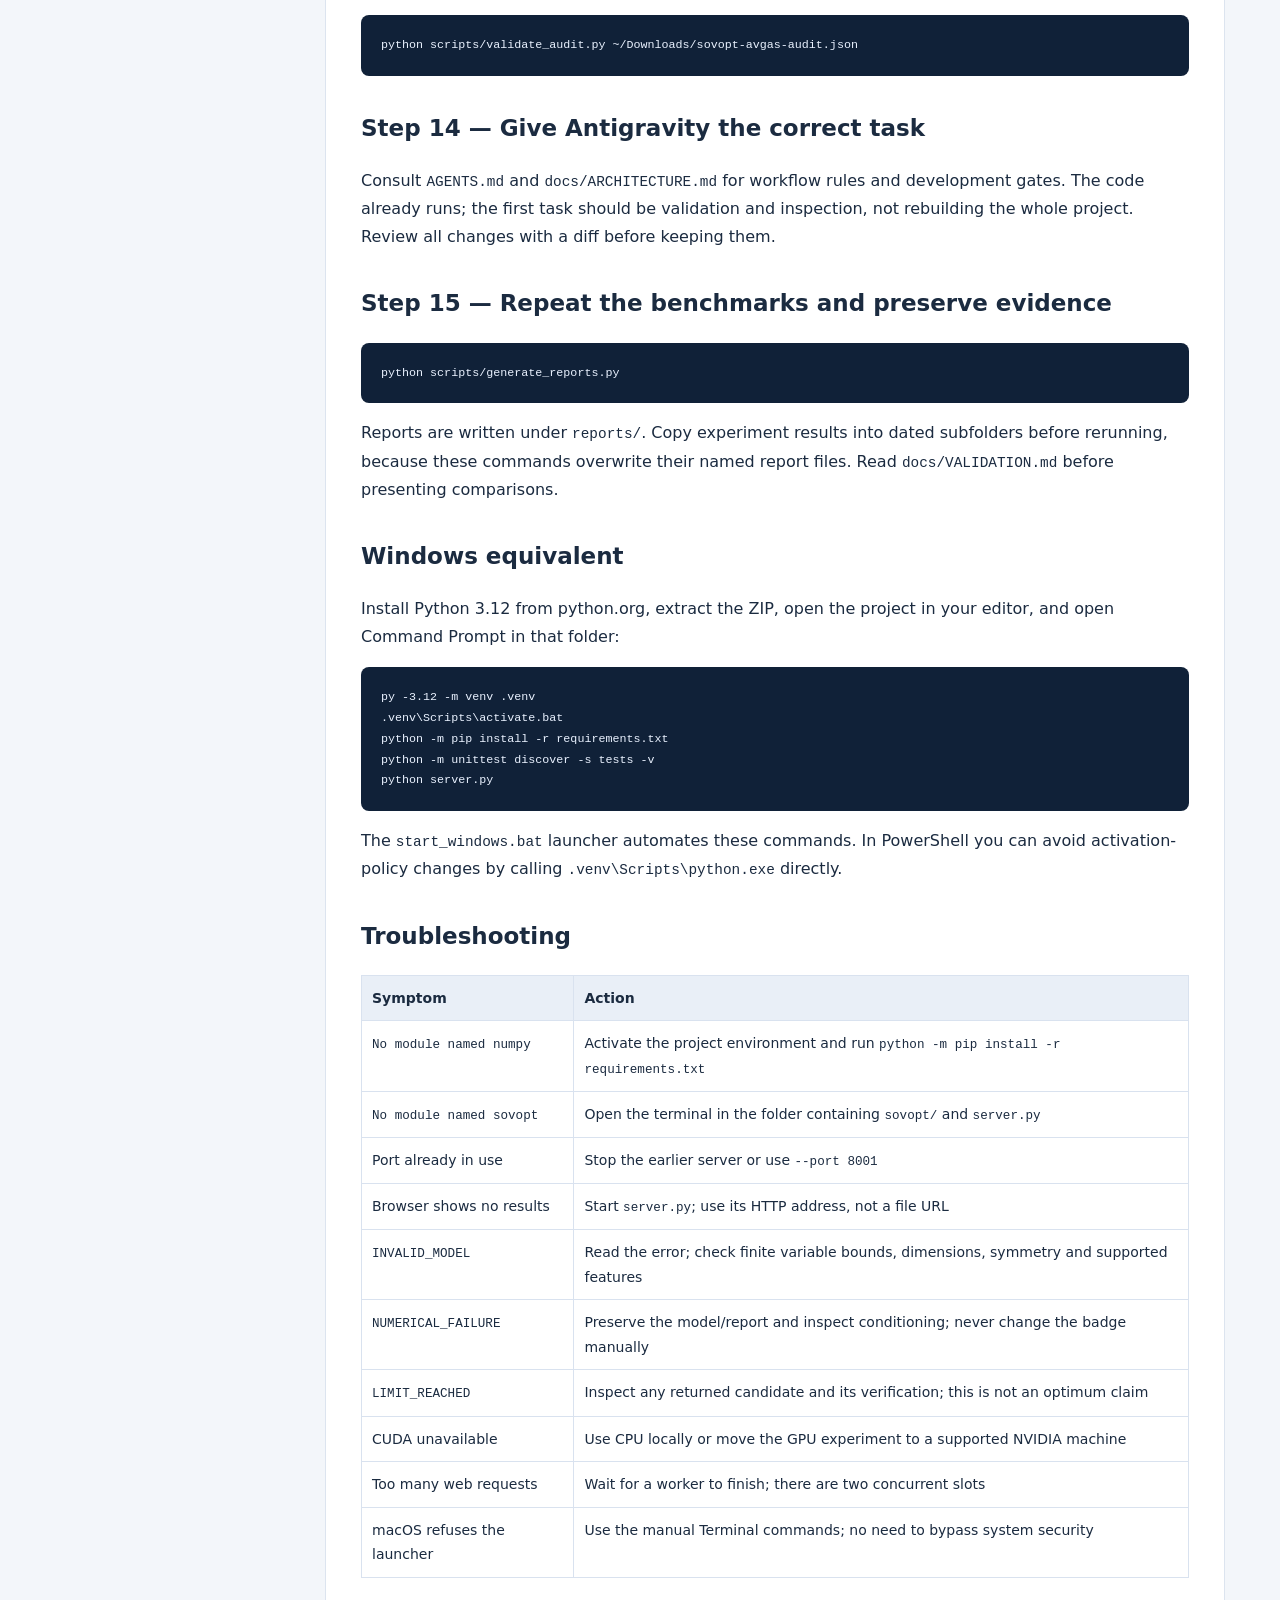
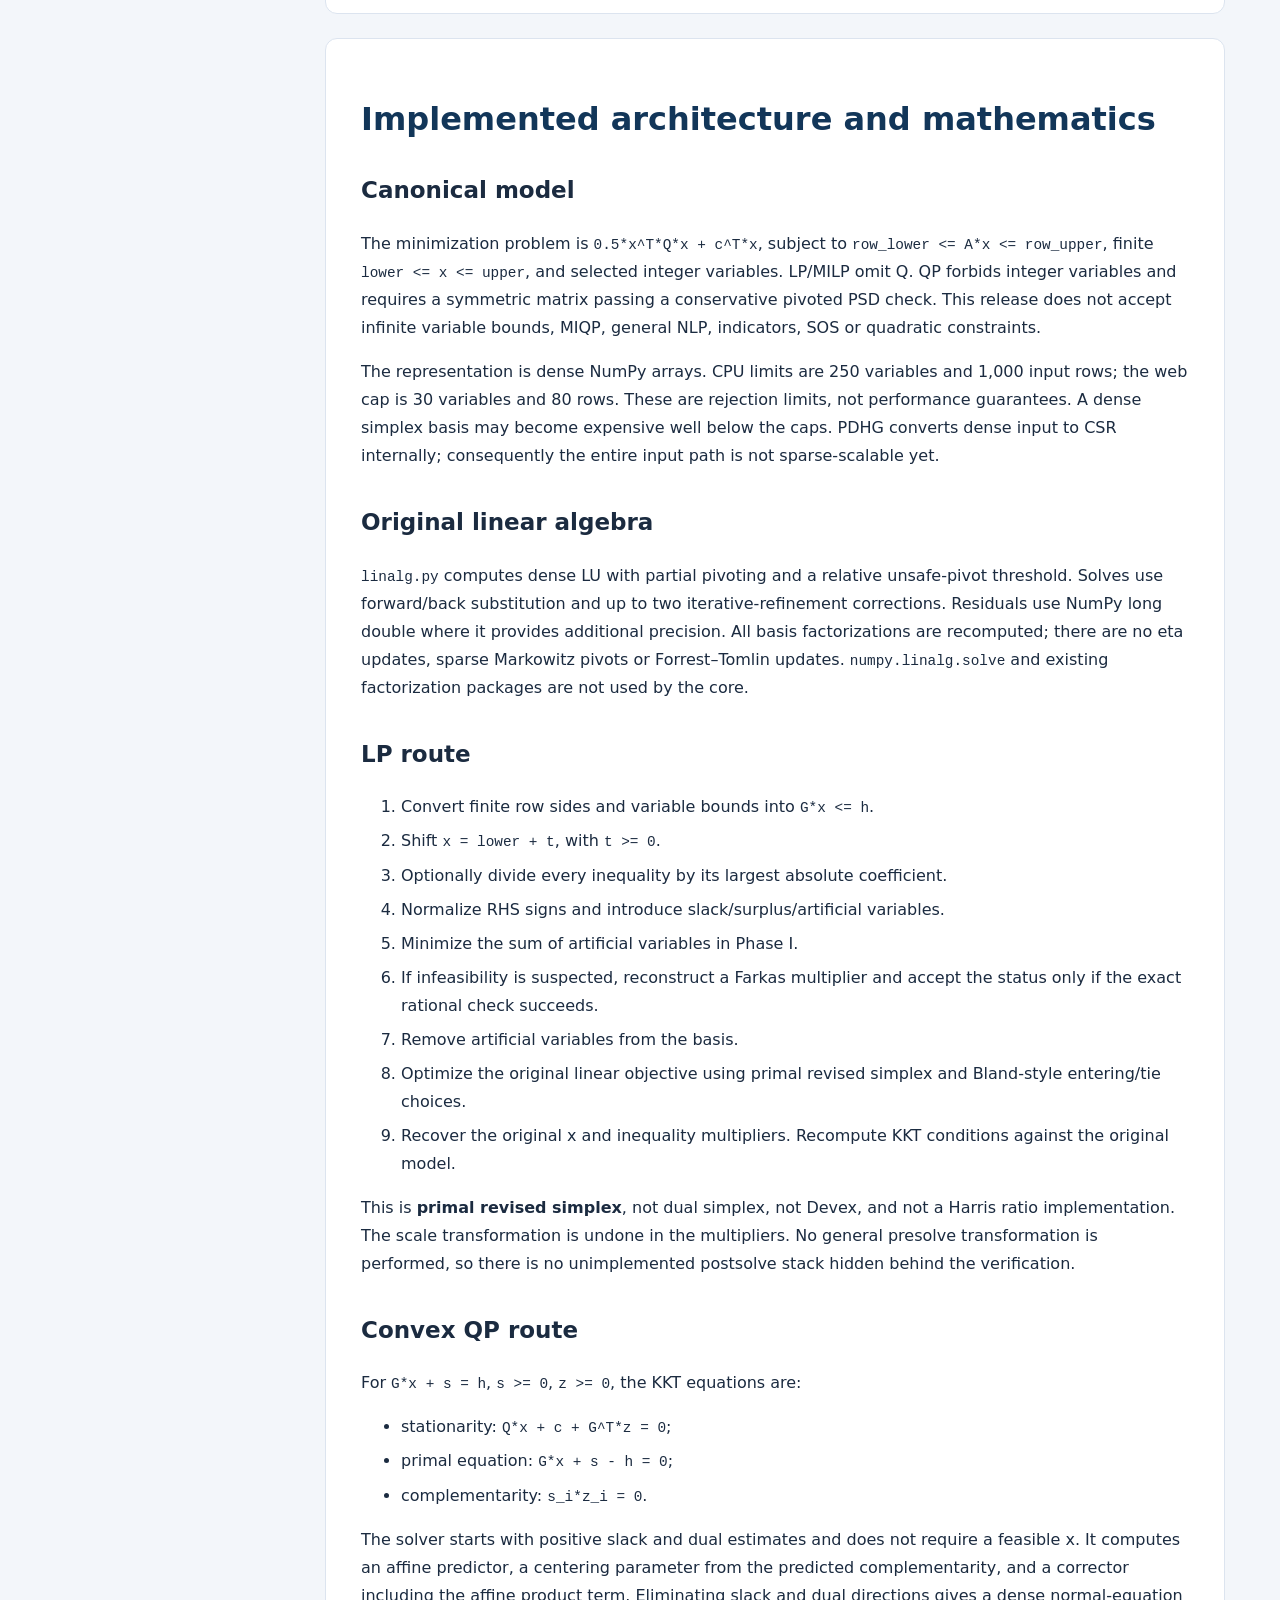
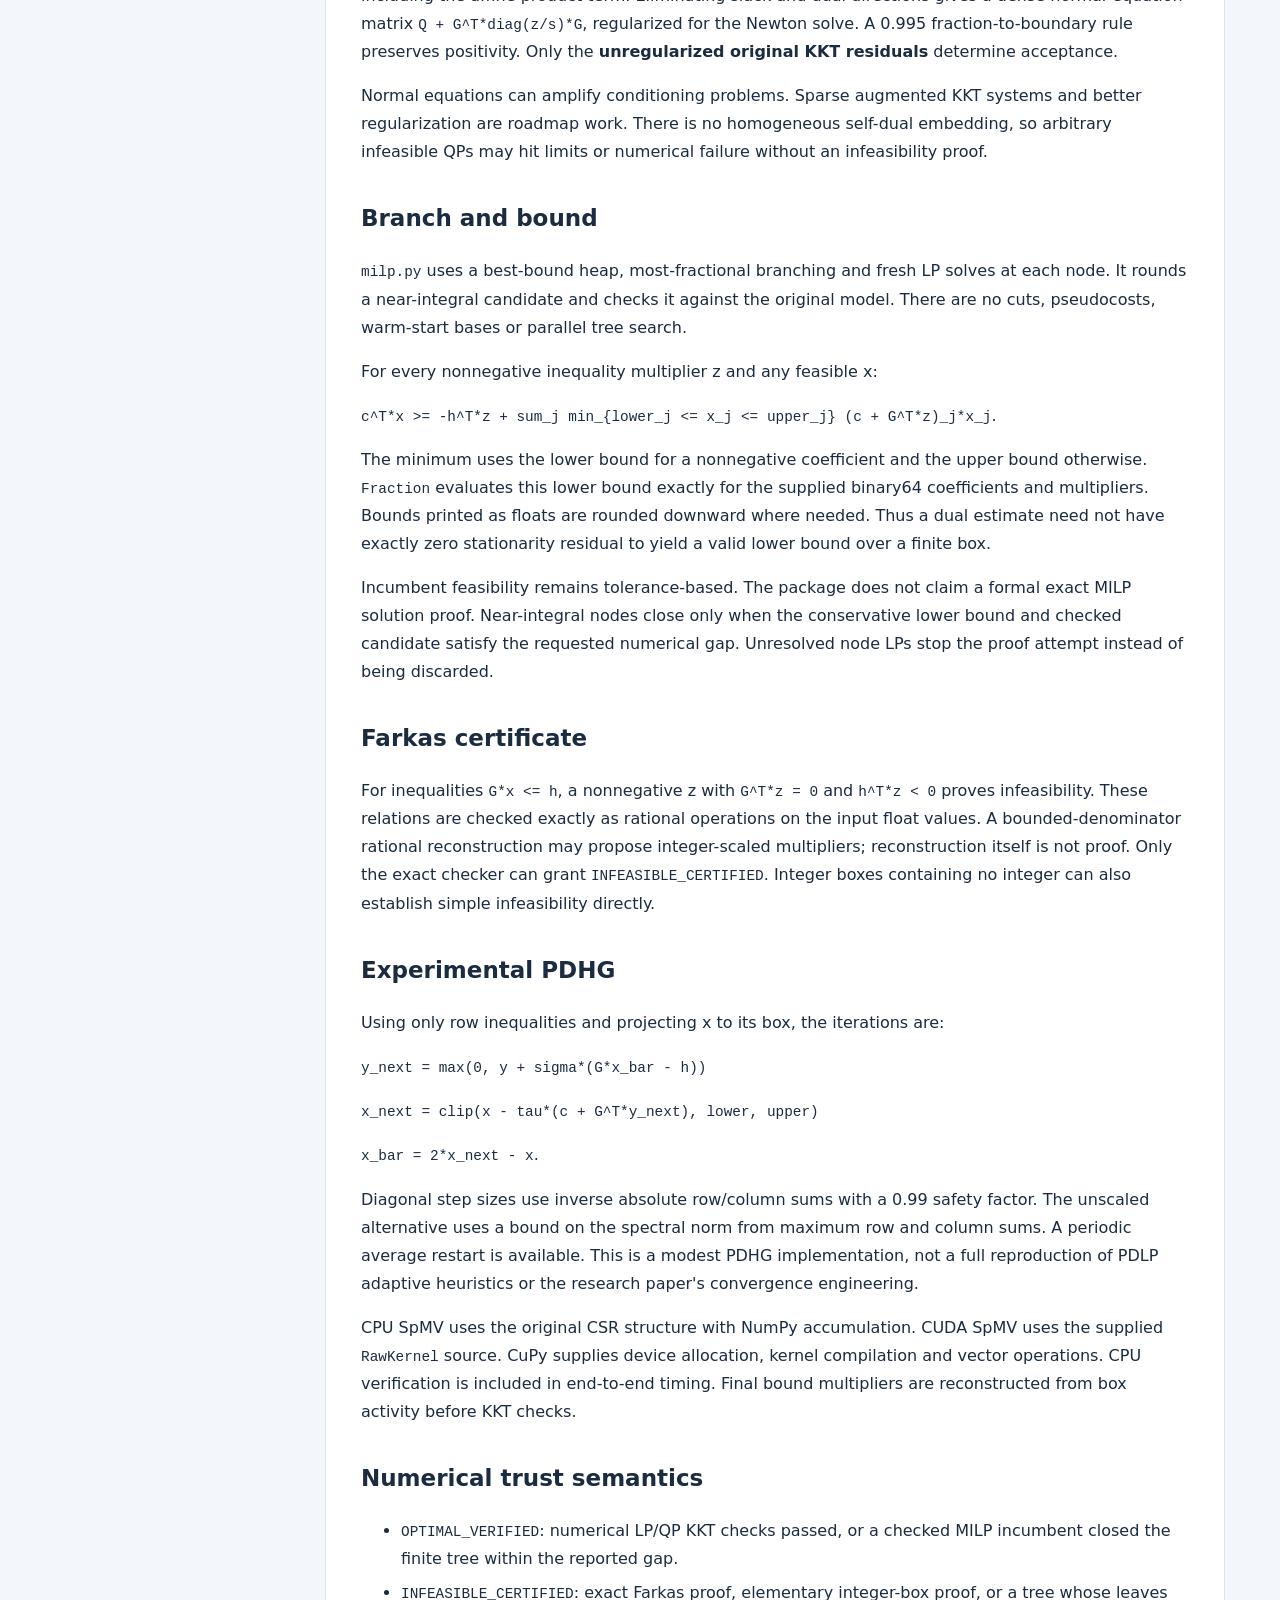
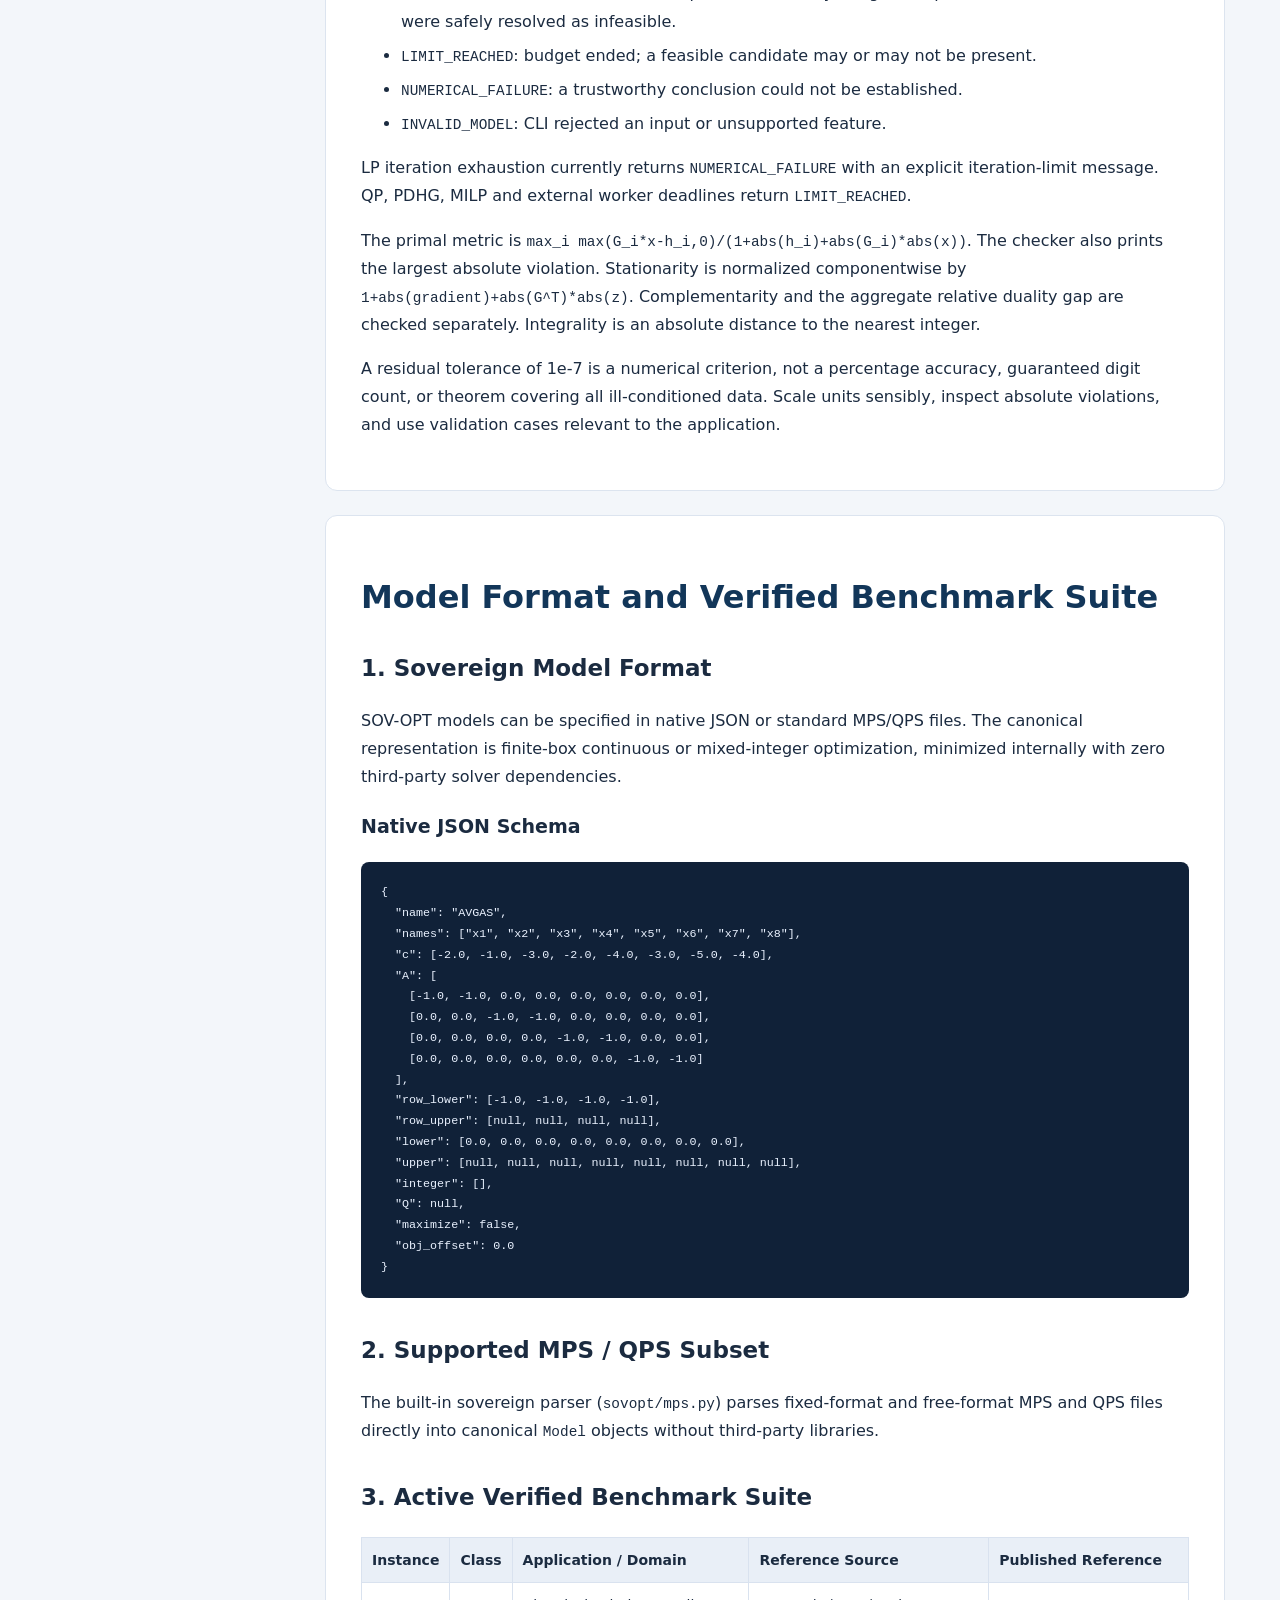
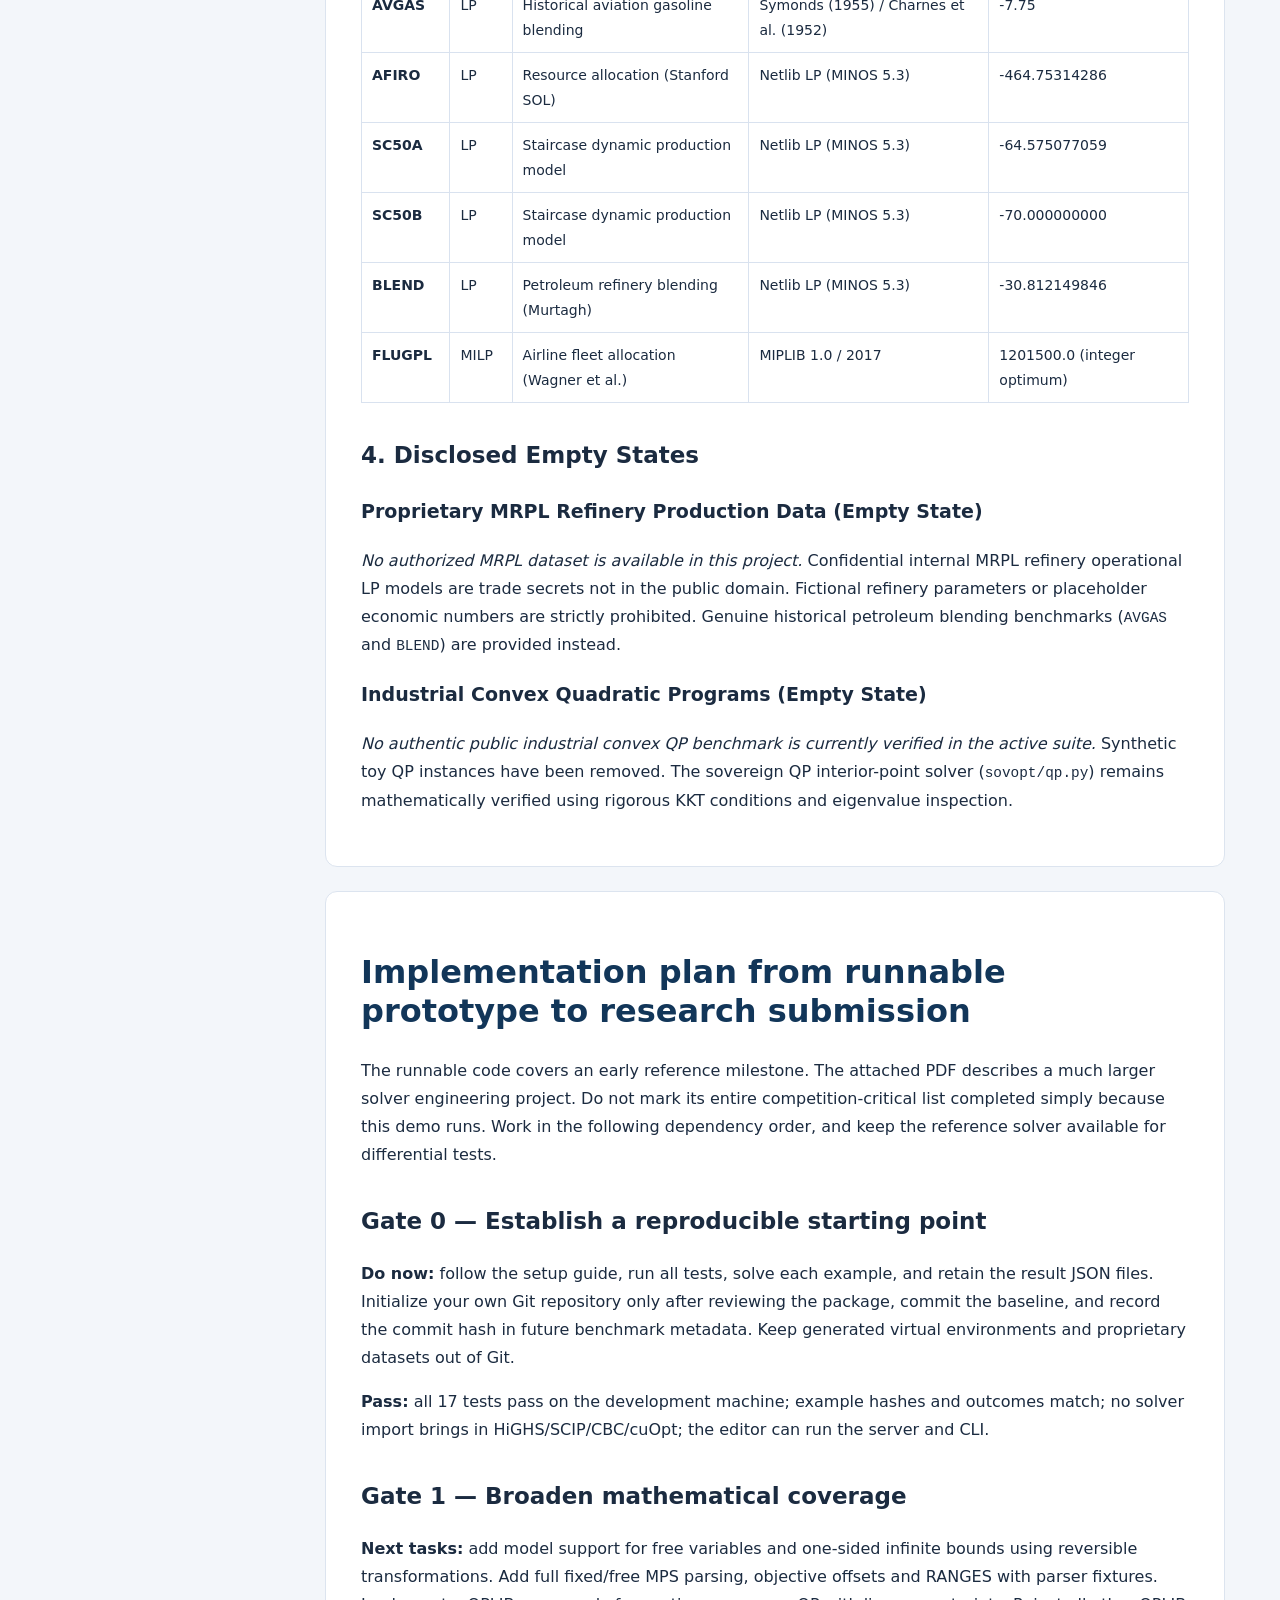
==== commit a9753433: "fix(trust): complete original-model unbounded certificate verification" ====
--- a/START_HERE.html
+++ b/START_HERE.html
@@ -1,4 +1,4 @@
-<!doctype html><html lang="en"><head><meta charset="utf-8"><meta name="viewport" content="width=device-width,initial-scale=1"><title>SOV-OPT Complete Implementation Guide</title><style>*{box-sizing:border-box}body{margin:0;font:16px/1.75 system-ui,sans-serif;color:#1b2b40;background:#f3f6fa}aside{position:fixed;top:0;bottom:0;width:270px;padding:26px;background:#122238;color:#fff;overflow:auto}aside b{font-size:24px}aside p{font-size:13px;color:#c3d0e0}aside a{display:block;color:#d9e6f7;text-decoration:none;padding:9px 0;border-bottom:1px solid #33445a;font-size:13px;overflow-wrap:anywhere}main{margin-left:270px;max-width:1250px;padding:35px 55px}article{background:white;padding:35px;margin-bottom:24px;border:1px solid #dce4ef;border-radius:12px;scroll-margin-top:20px}h1{font-size:32px;line-height:1.2;color:#123659}h2{font-size:23px;margin-top:32px}h3{font-size:19px}a{color:#005a91}pre{overflow:auto;background:#102138;color:#eaf2ff;padding:20px;border-radius:8px;font-size:13px;line-height:1.6}code{font-family:ui-monospace,monospace;font-size:.9em}table{border-collapse:collapse;width:100%;font-size:14px;display:block;overflow:auto}th,td{border:1px solid #d9e2ef;padding:10px;text-align:left;vertical-align:top}th{background:#e9eff7}li{margin:6px 0}@media(max-width:800px){aside{position:static;width:100%}main{margin:0;padding:15px}article{padding:22px}h1{font-size:27px}}@media print{aside{display:none}main{margin:0;padding:0}article{border:0;break-before:page}pre{white-space:pre-wrap;background:#edf0f4;color:#111}}</style></head><body><aside><b>SOV—OPT</b><p>MRPL PS 26119<br>Code and implementation guide<br>Reference prototype 0.1.5</p><a href="#chapter0">README</a><a href="#chapter1">01 SETUP</a><a href="#chapter2">02 ARCHITECTURE AND MATH</a><a href="#chapter3">03 MODEL AND REFINERY</a><a href="#chapter4">04 IMPLEMENTATION PLAN</a><a href="#chapter5">05 GPU AND DEPLOYMENT</a><a href="#chapter6">06 BENCHMARKS</a><a href="#chapter7">07 REFERENCES</a><a href="#chapter8">ANTIGRAVITY PROMPT</a><a href="#chapter9">reports/VALIDATION</a></aside><main><article id="chapter0"><h1>SOV-OPT Reference Prototype for MRPL PS 26119</h1>
+<!doctype html><html lang="en"><head><meta charset="utf-8"><meta name="viewport" content="width=device-width,initial-scale=1"><title>SOV-OPT Complete Implementation Guide</title><style>*{box-sizing:border-box}body{margin:0;font:16px/1.75 system-ui,sans-serif;color:#1b2b40;background:#f3f6fa}aside{position:fixed;top:0;bottom:0;width:270px;padding:26px;background:#122238;color:#fff;overflow:auto}aside b{font-size:24px}aside p{font-size:13px;color:#c3d0e0}aside a{display:block;color:#d9e6f7;text-decoration:none;padding:9px 0;border-bottom:1px solid #33445a;font-size:13px;overflow-wrap:anywhere}main{margin-left:270px;max-width:1250px;padding:35px 55px}article{background:white;padding:35px;margin-bottom:24px;border:1px solid #dce4ef;border-radius:12px;scroll-margin-top:20px}h1{font-size:32px;line-height:1.2;color:#123659}h2{font-size:23px;margin-top:32px}h3{font-size:19px}a{color:#005a91}pre{overflow:auto;background:#102138;color:#eaf2ff;padding:20px;border-radius:8px;font-size:13px;line-height:1.6}code{font-family:ui-monospace,monospace;font-size:.9em}table{border-collapse:collapse;width:100%;font-size:14px;display:block;overflow:auto}th,td{border:1px solid #d9e2ef;padding:10px;text-align:left;vertical-align:top}th{background:#e9eff7}li{margin:6px 0}@media(max-width:800px){aside{position:static;width:100%}main{margin:0;padding:15px}article{padding:22px}h1{font-size:27px}}@media print{aside{display:none}main{margin:0;padding:0}article{border:0;break-before:page}pre{white-space:pre-wrap;background:#edf0f4;color:#111}}</style></head><body><aside><b>SOV—OPT</b><p>MRPL PS 26119<br>Code and implementation guide<br>Reference prototype 0.1.6</p><a href="#chapter0">README</a><a href="#chapter1">01 SETUP</a><a href="#chapter2">02 ARCHITECTURE AND MATH</a><a href="#chapter3">03 MODEL AND REFINERY</a><a href="#chapter4">04 IMPLEMENTATION PLAN</a><a href="#chapter5">05 GPU AND DEPLOYMENT</a><a href="#chapter6">06 BENCHMARKS</a><a href="#chapter7">07 REFERENCES</a><a href="#chapter8">ANTIGRAVITY PROMPT</a><a href="#chapter9">reports/VALIDATION</a></aside><main><article id="chapter0"><h1>SOV-OPT Reference Prototype for MRPL PS 26119</h1>
 <p>Start with <strong>START_HERE.html</strong> or <strong>README.md</strong>. This repository contains a working, reproducible numerical optimization research prototype developed for MRPL SIH Problem Statement 26119.</p>
 <p><strong>Scope:</strong> A finite-box continuous and mixed-integer numerical optimization engine built from first principles. It uses dense revised simplex with exact rational dual and Farkas certification, branch-and-bound with exact rational lower bounding, and interior-point QP. Zero third-party optimization libraries (HiGHS, SCIP, CBC, OR-Tools, CVXPY, PuLP, Gurobi, CPLEX, cuOpt) are imported in the solver core.</p>
 <p>All models in the active suite are authentic, public benchmarks from authoritative sources (Netlib LP, MIPLIB, and published operations research literature).</p>
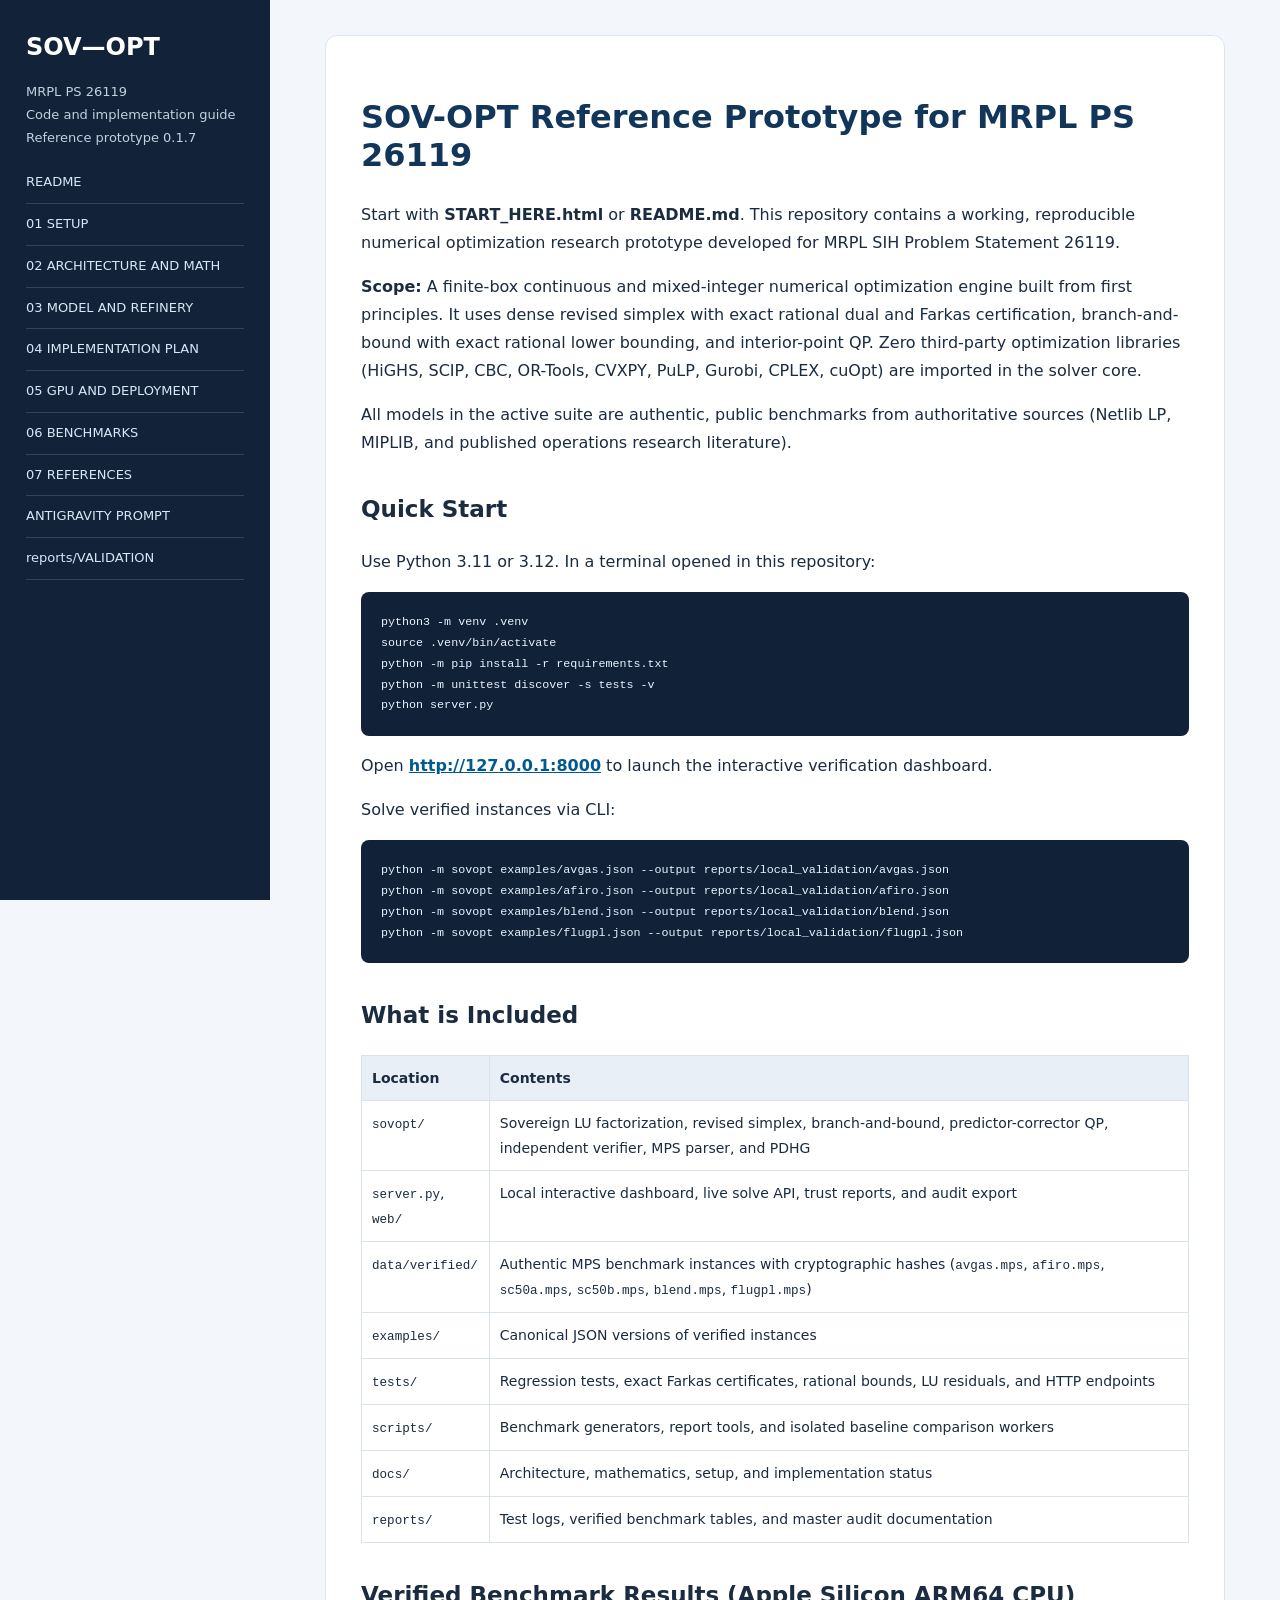
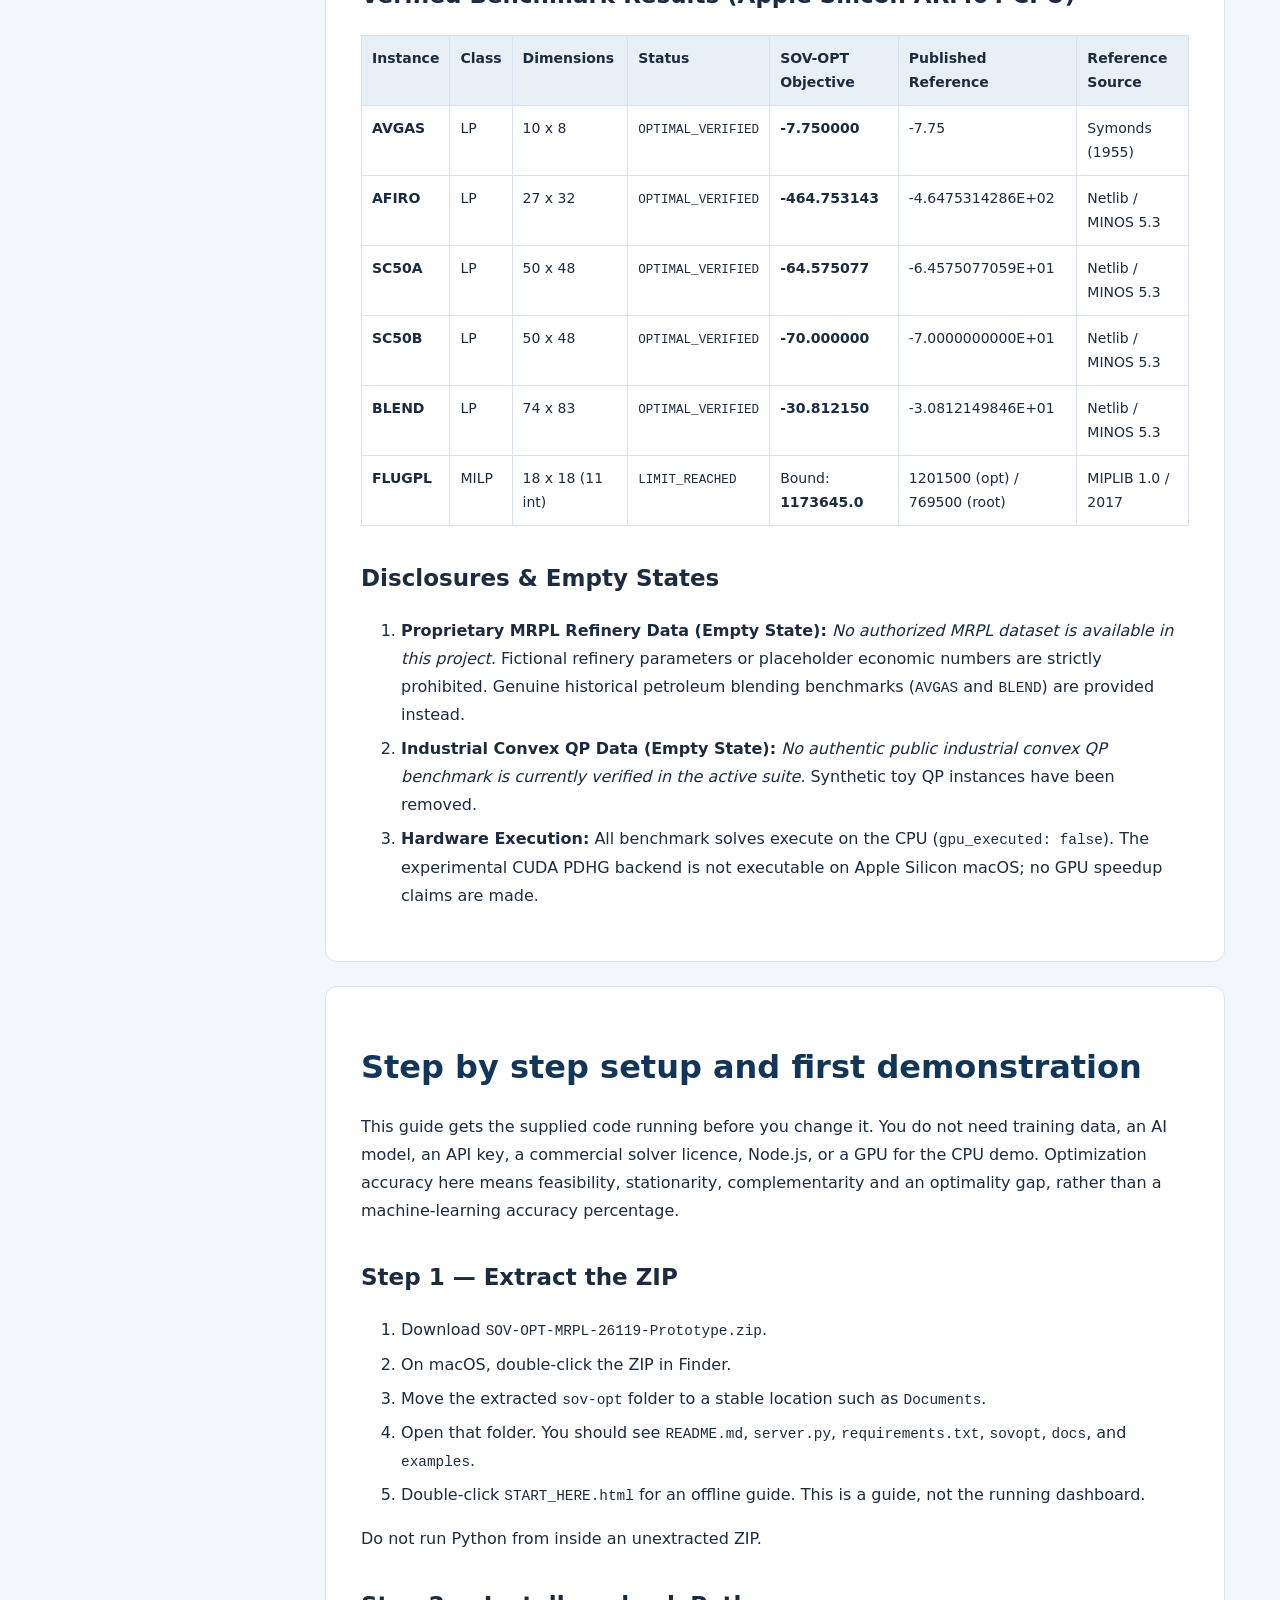
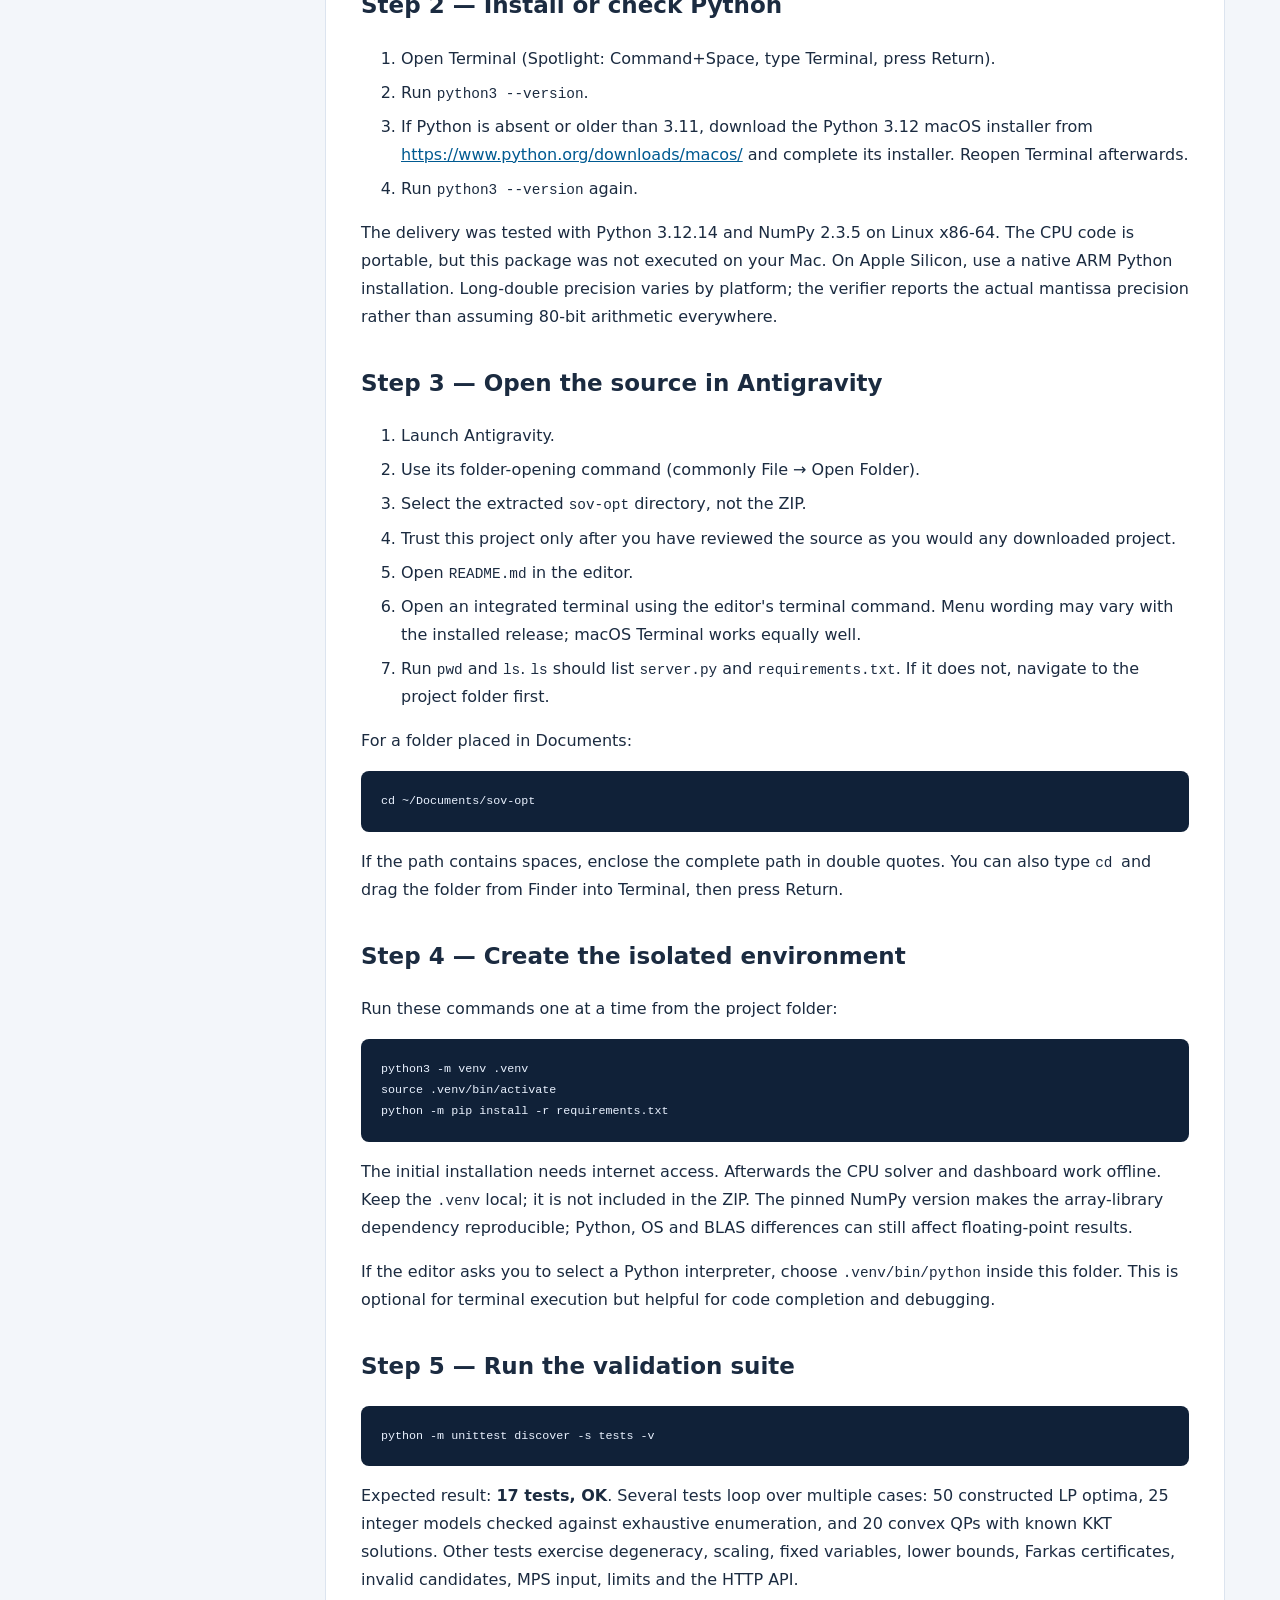
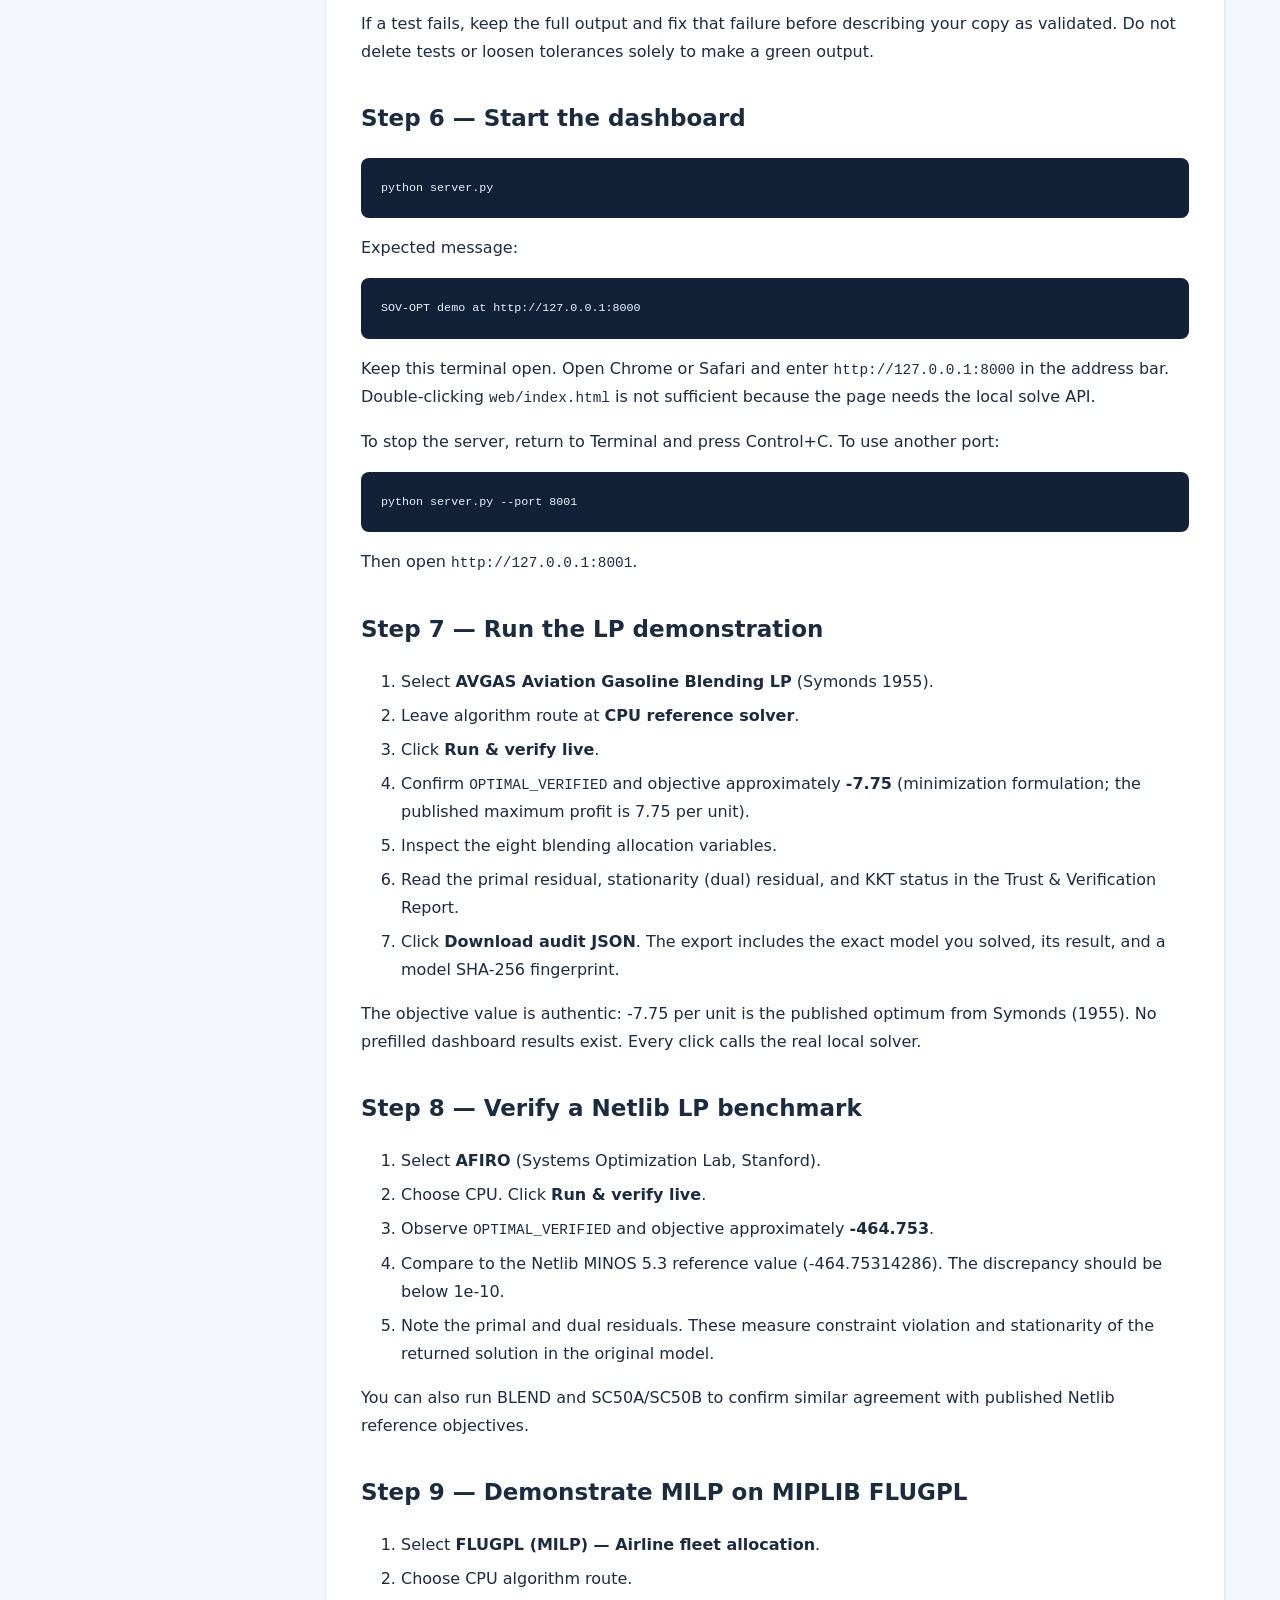
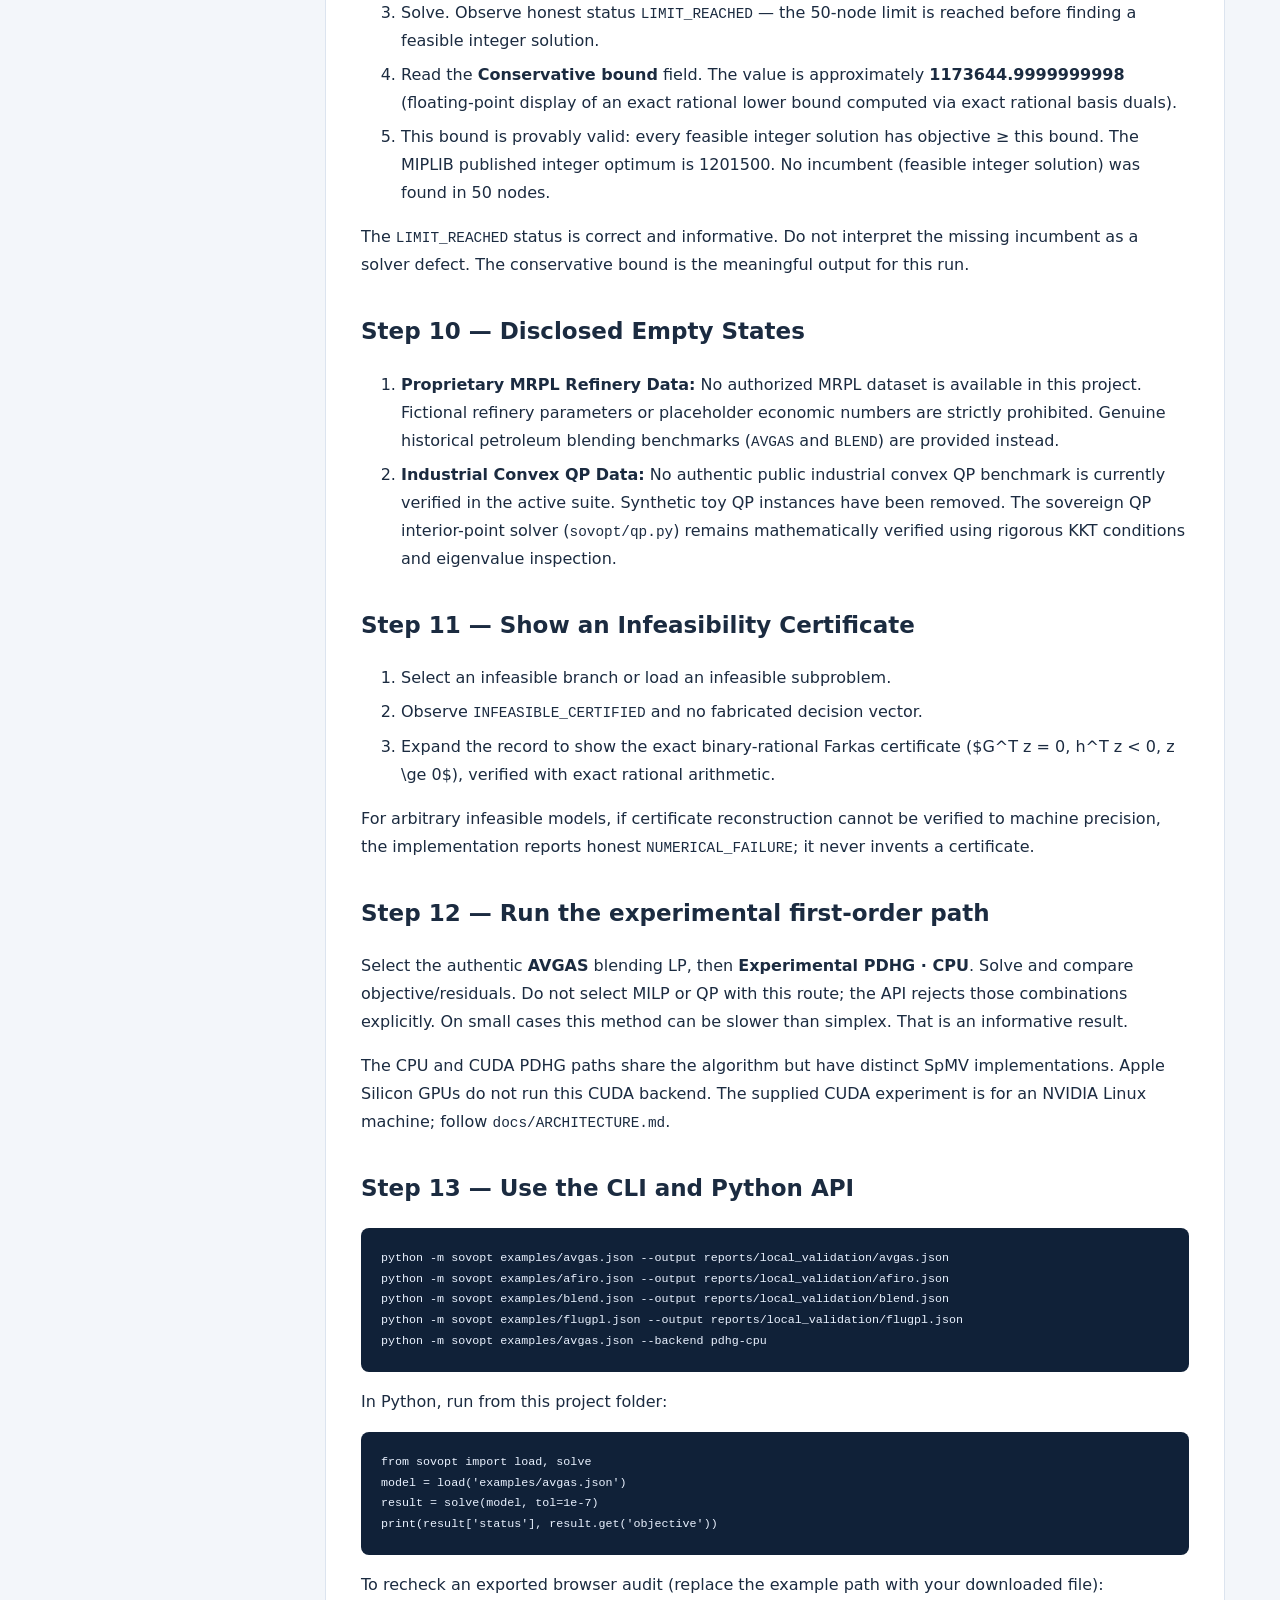
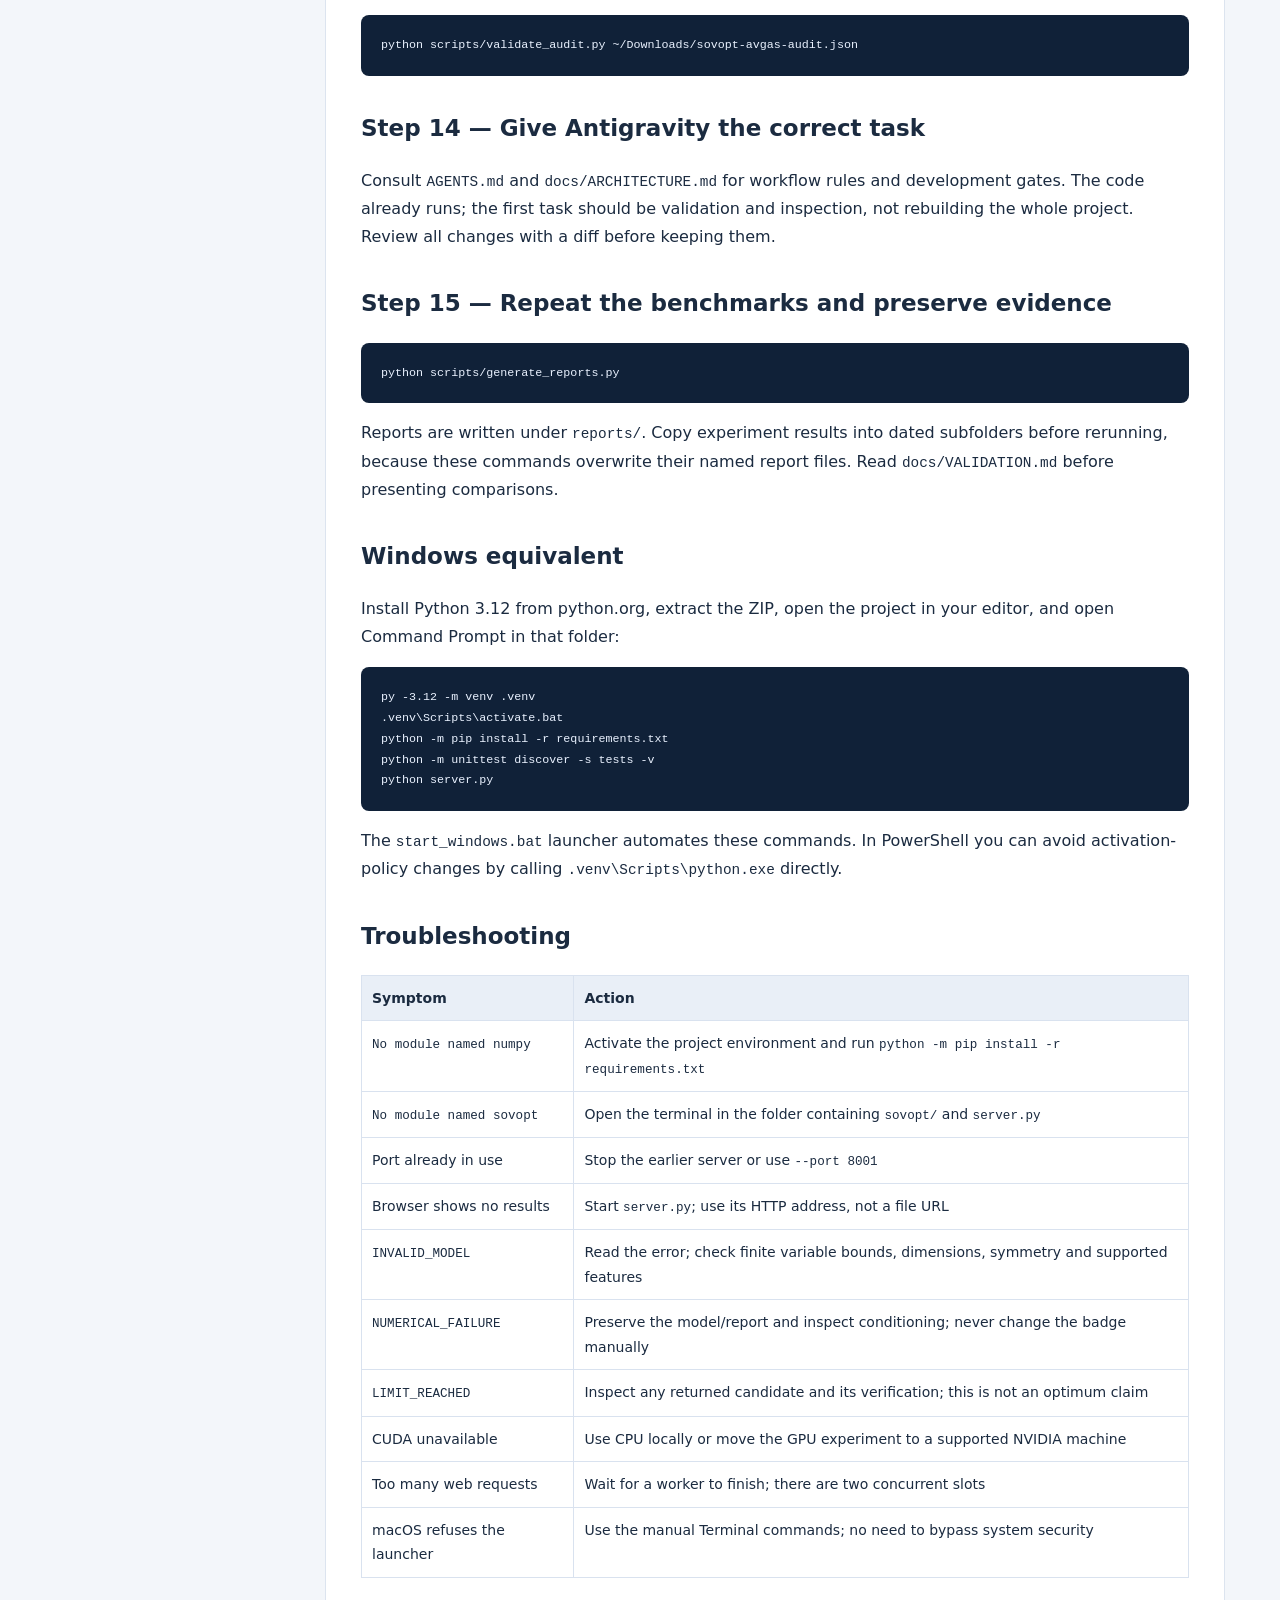
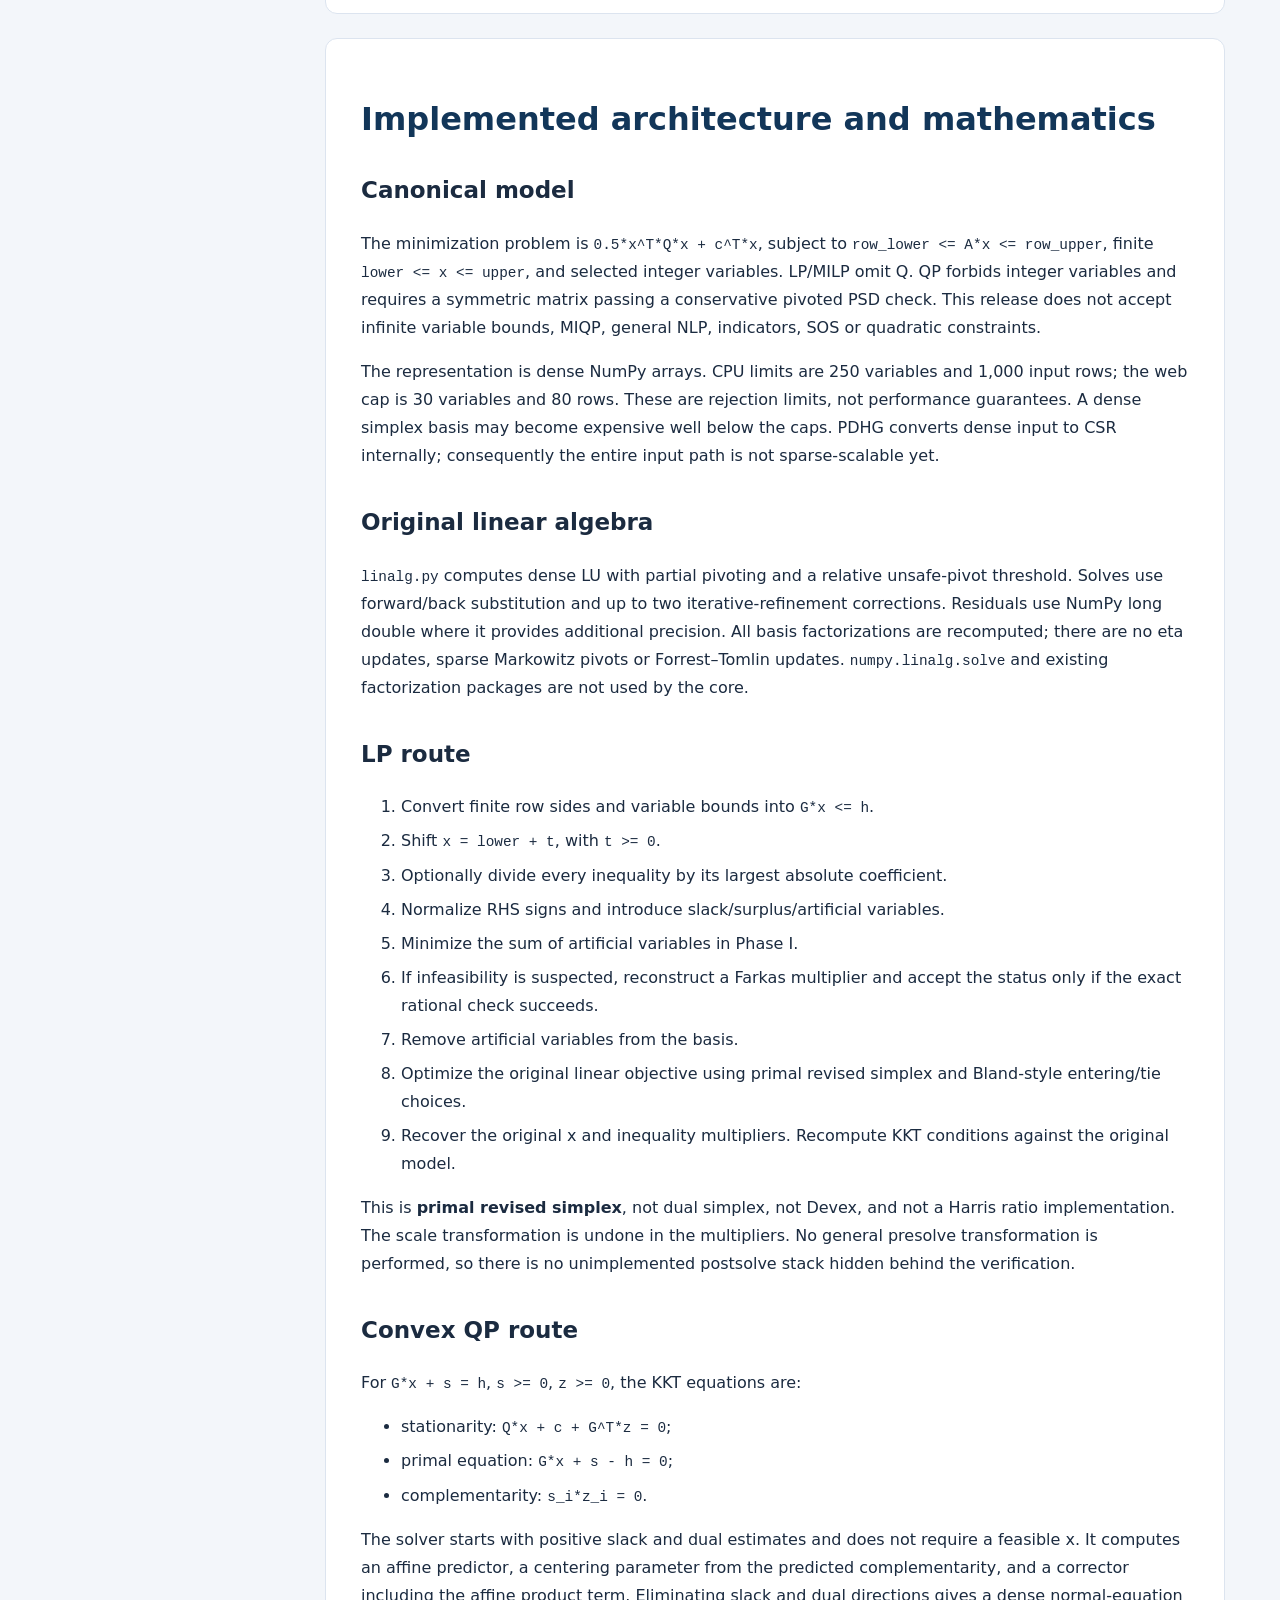
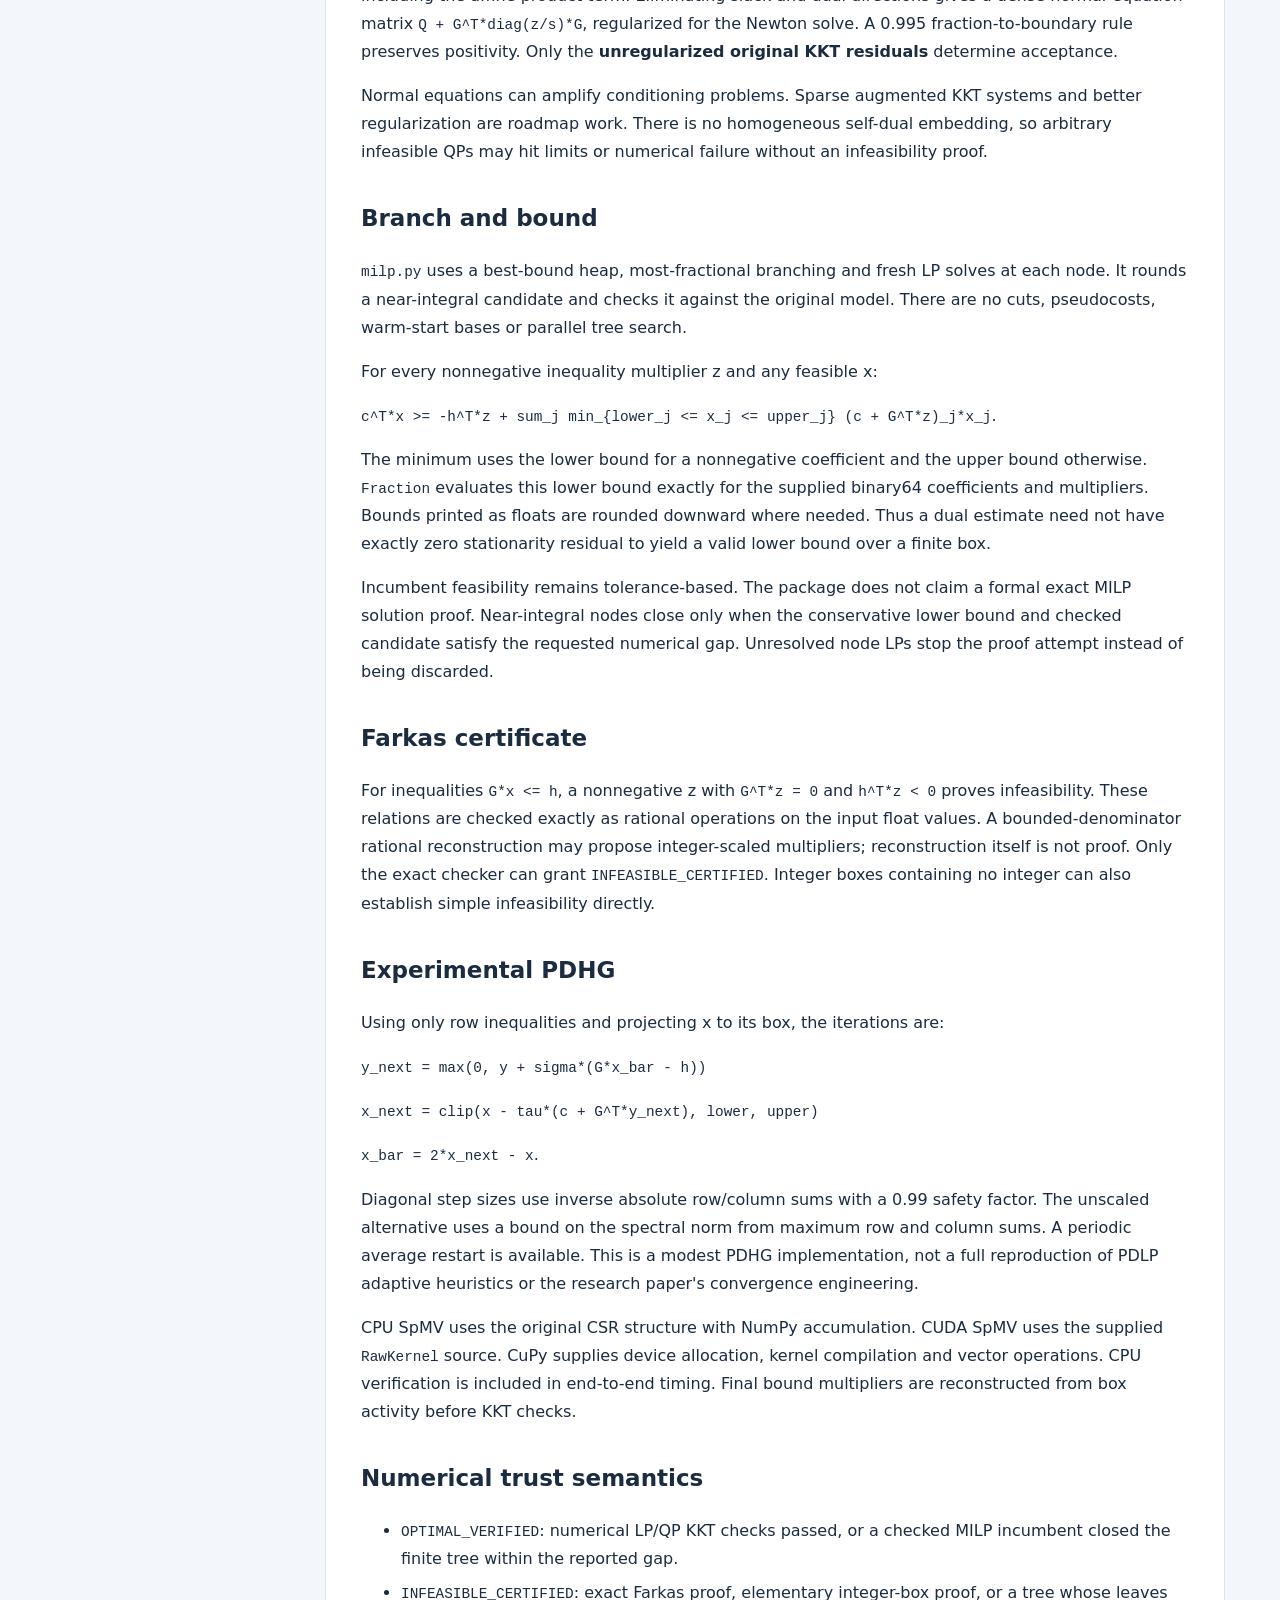
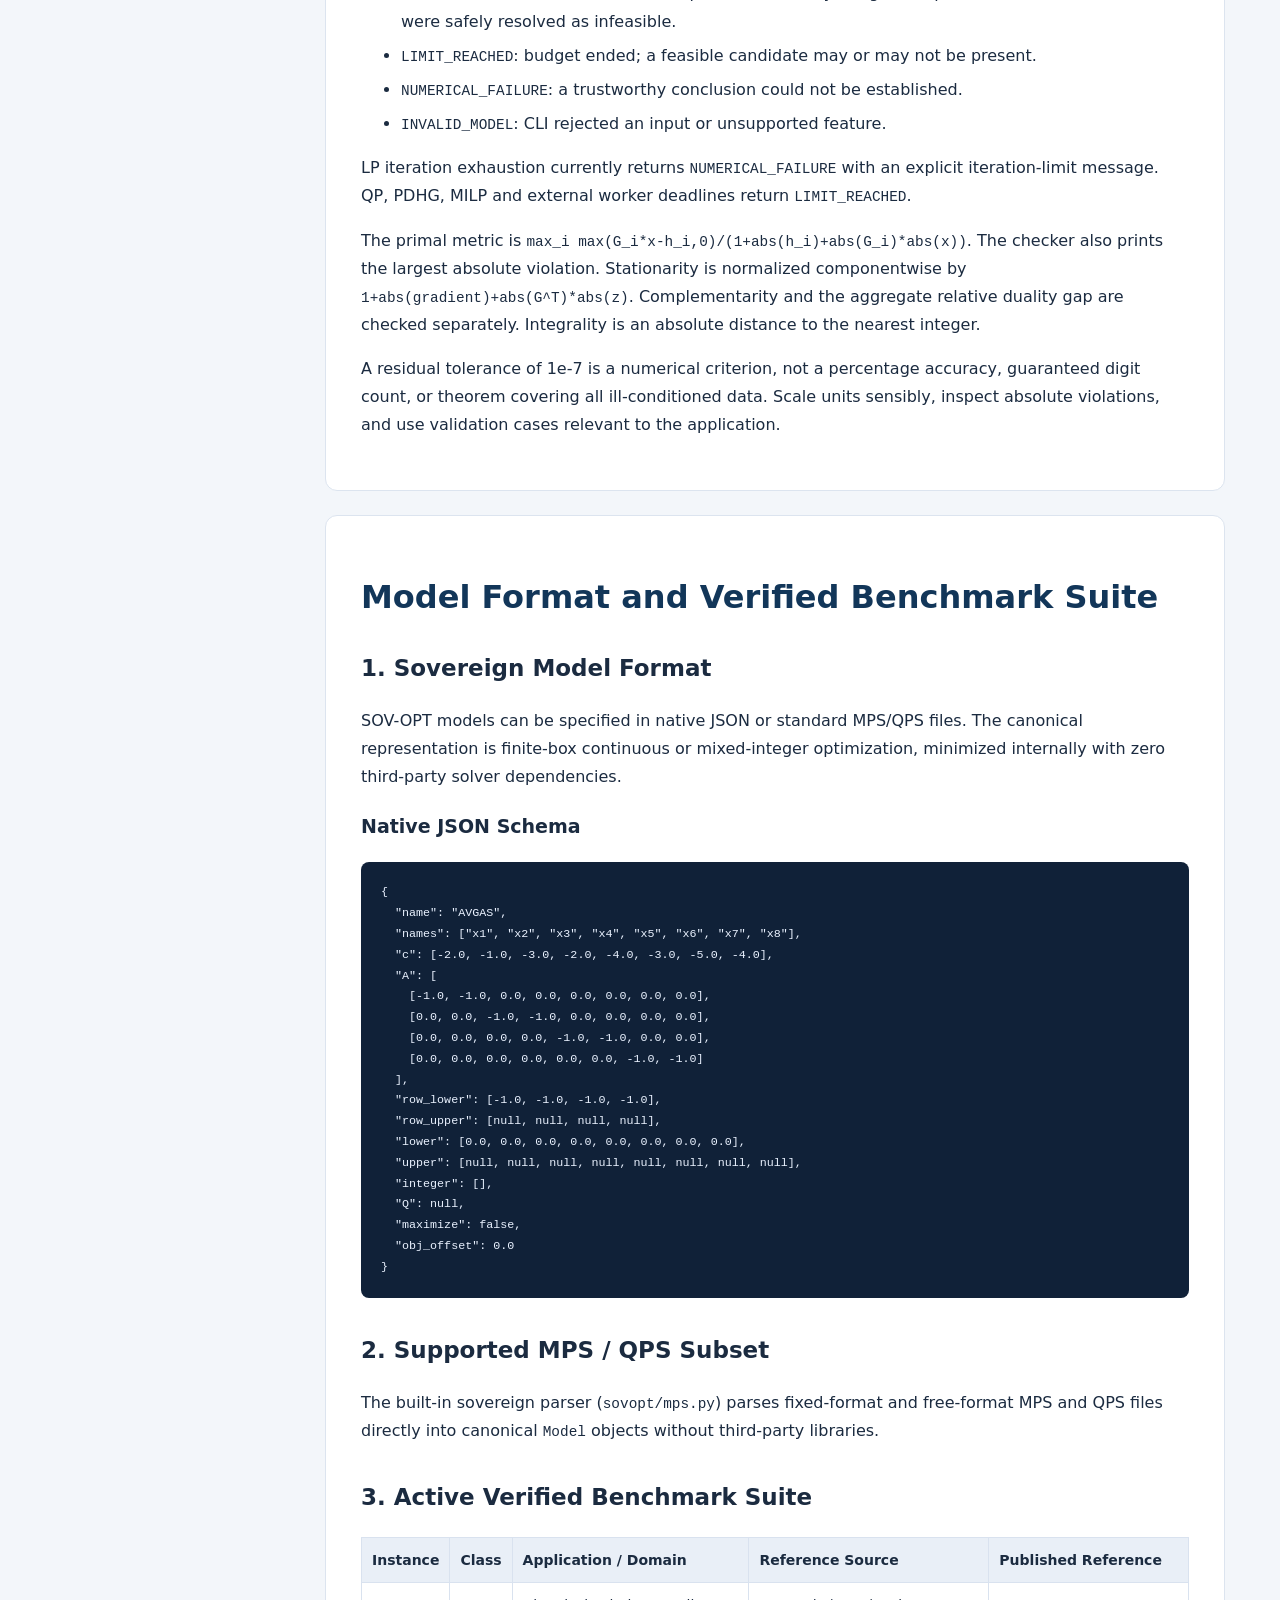
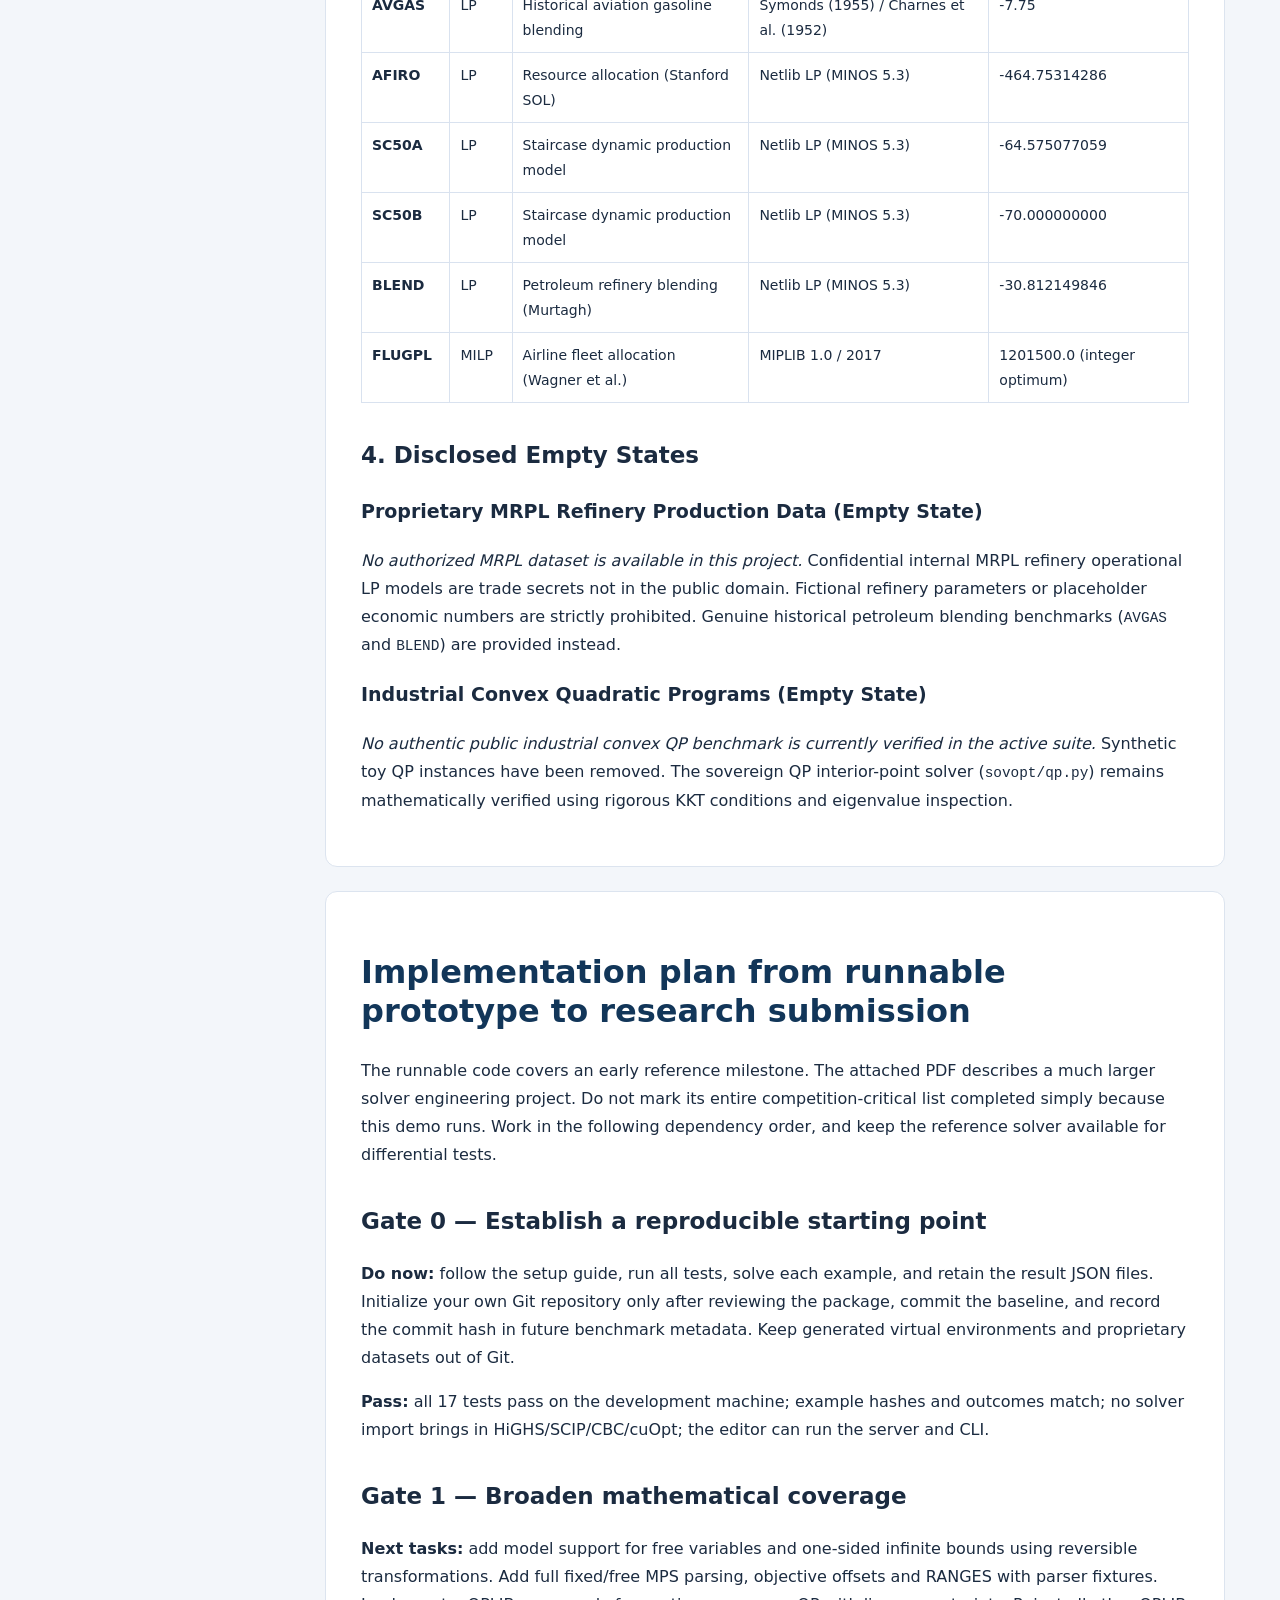
==== commit 9a19c922: "feat(linalg): add sovereign sparse LU basis engine with eta updates" ====
--- a/START_HERE.html
+++ b/START_HERE.html
@@ -1,4 +1,4 @@
-<!doctype html><html lang="en"><head><meta charset="utf-8"><meta name="viewport" content="width=device-width,initial-scale=1"><title>SOV-OPT Complete Implementation Guide</title><style>*{box-sizing:border-box}body{margin:0;font:16px/1.75 system-ui,sans-serif;color:#1b2b40;background:#f3f6fa}aside{position:fixed;top:0;bottom:0;width:270px;padding:26px;background:#122238;color:#fff;overflow:auto}aside b{font-size:24px}aside p{font-size:13px;color:#c3d0e0}aside a{display:block;color:#d9e6f7;text-decoration:none;padding:9px 0;border-bottom:1px solid #33445a;font-size:13px;overflow-wrap:anywhere}main{margin-left:270px;max-width:1250px;padding:35px 55px}article{background:white;padding:35px;margin-bottom:24px;border:1px solid #dce4ef;border-radius:12px;scroll-margin-top:20px}h1{font-size:32px;line-height:1.2;color:#123659}h2{font-size:23px;margin-top:32px}h3{font-size:19px}a{color:#005a91}pre{overflow:auto;background:#102138;color:#eaf2ff;padding:20px;border-radius:8px;font-size:13px;line-height:1.6}code{font-family:ui-monospace,monospace;font-size:.9em}table{border-collapse:collapse;width:100%;font-size:14px;display:block;overflow:auto}th,td{border:1px solid #d9e2ef;padding:10px;text-align:left;vertical-align:top}th{background:#e9eff7}li{margin:6px 0}@media(max-width:800px){aside{position:static;width:100%}main{margin:0;padding:15px}article{padding:22px}h1{font-size:27px}}@media print{aside{display:none}main{margin:0;padding:0}article{border:0;break-before:page}pre{white-space:pre-wrap;background:#edf0f4;color:#111}}</style></head><body><aside><b>SOV—OPT</b><p>MRPL PS 26119<br>Code and implementation guide<br>Reference prototype 0.1.6</p><a href="#chapter0">README</a><a href="#chapter1">01 SETUP</a><a href="#chapter2">02 ARCHITECTURE AND MATH</a><a href="#chapter3">03 MODEL AND REFINERY</a><a href="#chapter4">04 IMPLEMENTATION PLAN</a><a href="#chapter5">05 GPU AND DEPLOYMENT</a><a href="#chapter6">06 BENCHMARKS</a><a href="#chapter7">07 REFERENCES</a><a href="#chapter8">ANTIGRAVITY PROMPT</a><a href="#chapter9">reports/VALIDATION</a></aside><main><article id="chapter0"><h1>SOV-OPT Reference Prototype for MRPL PS 26119</h1>
+<!doctype html><html lang="en"><head><meta charset="utf-8"><meta name="viewport" content="width=device-width,initial-scale=1"><title>SOV-OPT Complete Implementation Guide</title><style>*{box-sizing:border-box}body{margin:0;font:16px/1.75 system-ui,sans-serif;color:#1b2b40;background:#f3f6fa}aside{position:fixed;top:0;bottom:0;width:270px;padding:26px;background:#122238;color:#fff;overflow:auto}aside b{font-size:24px}aside p{font-size:13px;color:#c3d0e0}aside a{display:block;color:#d9e6f7;text-decoration:none;padding:9px 0;border-bottom:1px solid #33445a;font-size:13px;overflow-wrap:anywhere}main{margin-left:270px;max-width:1250px;padding:35px 55px}article{background:white;padding:35px;margin-bottom:24px;border:1px solid #dce4ef;border-radius:12px;scroll-margin-top:20px}h1{font-size:32px;line-height:1.2;color:#123659}h2{font-size:23px;margin-top:32px}h3{font-size:19px}a{color:#005a91}pre{overflow:auto;background:#102138;color:#eaf2ff;padding:20px;border-radius:8px;font-size:13px;line-height:1.6}code{font-family:ui-monospace,monospace;font-size:.9em}table{border-collapse:collapse;width:100%;font-size:14px;display:block;overflow:auto}th,td{border:1px solid #d9e2ef;padding:10px;text-align:left;vertical-align:top}th{background:#e9eff7}li{margin:6px 0}@media(max-width:800px){aside{position:static;width:100%}main{margin:0;padding:15px}article{padding:22px}h1{font-size:27px}}@media print{aside{display:none}main{margin:0;padding:0}article{border:0;break-before:page}pre{white-space:pre-wrap;background:#edf0f4;color:#111}}</style></head><body><aside><b>SOV—OPT</b><p>MRPL PS 26119<br>Code and implementation guide<br>Reference prototype 0.1.7</p><a href="#chapter0">README</a><a href="#chapter1">01 SETUP</a><a href="#chapter2">02 ARCHITECTURE AND MATH</a><a href="#chapter3">03 MODEL AND REFINERY</a><a href="#chapter4">04 IMPLEMENTATION PLAN</a><a href="#chapter5">05 GPU AND DEPLOYMENT</a><a href="#chapter6">06 BENCHMARKS</a><a href="#chapter7">07 REFERENCES</a><a href="#chapter8">ANTIGRAVITY PROMPT</a><a href="#chapter9">reports/VALIDATION</a></aside><main><article id="chapter0"><h1>SOV-OPT Reference Prototype for MRPL PS 26119</h1>
 <p>Start with <strong>START_HERE.html</strong> or <strong>README.md</strong>. This repository contains a working, reproducible numerical optimization research prototype developed for MRPL SIH Problem Statement 26119.</p>
 <p><strong>Scope:</strong> A finite-box continuous and mixed-integer numerical optimization engine built from first principles. It uses dense revised simplex with exact rational dual and Farkas certification, branch-and-bound with exact rational lower bounding, and interior-point QP. Zero third-party optimization libraries (HiGHS, SCIP, CBC, OR-Tools, CVXPY, PuLP, Gurobi, CPLEX, cuOpt) are imported in the solver core.</p>
 <p>All models in the active suite are authentic, public benchmarks from authoritative sources (Netlib LP, MIPLIB, and published operations research literature).</p>
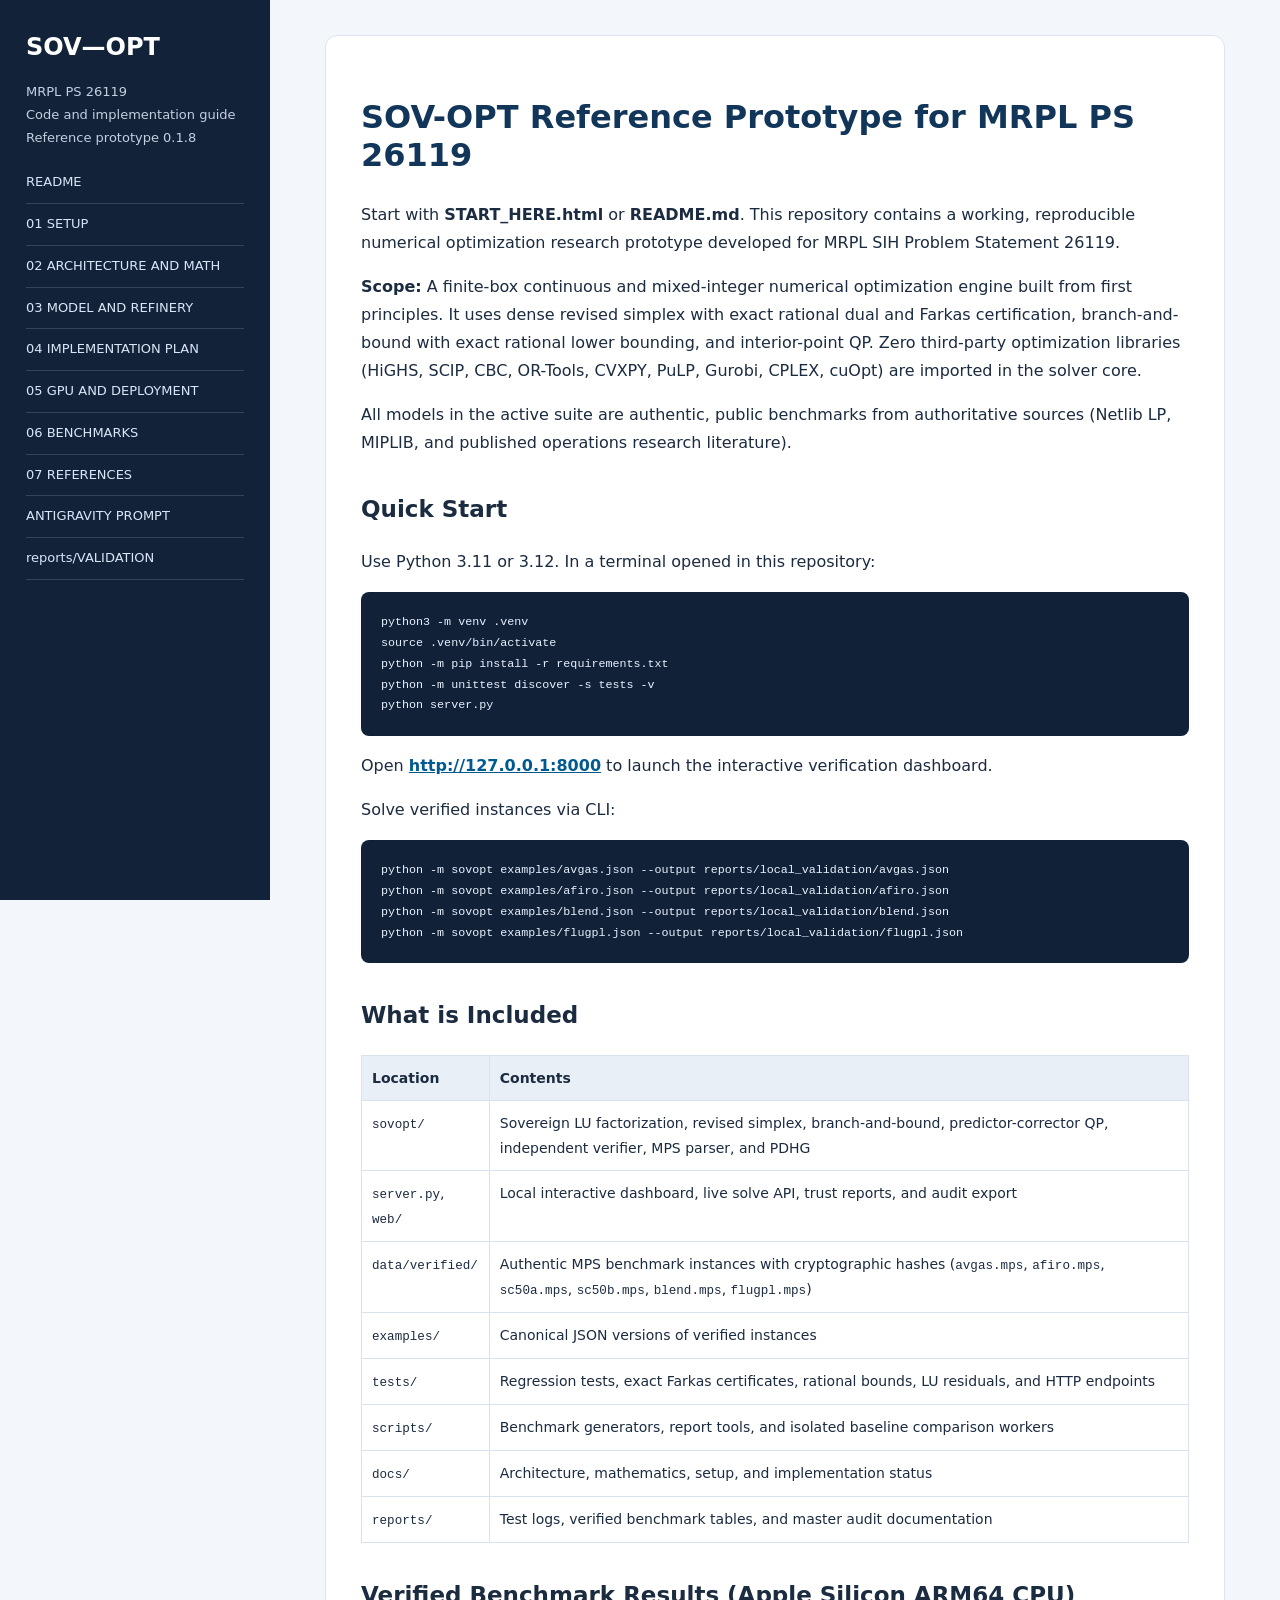
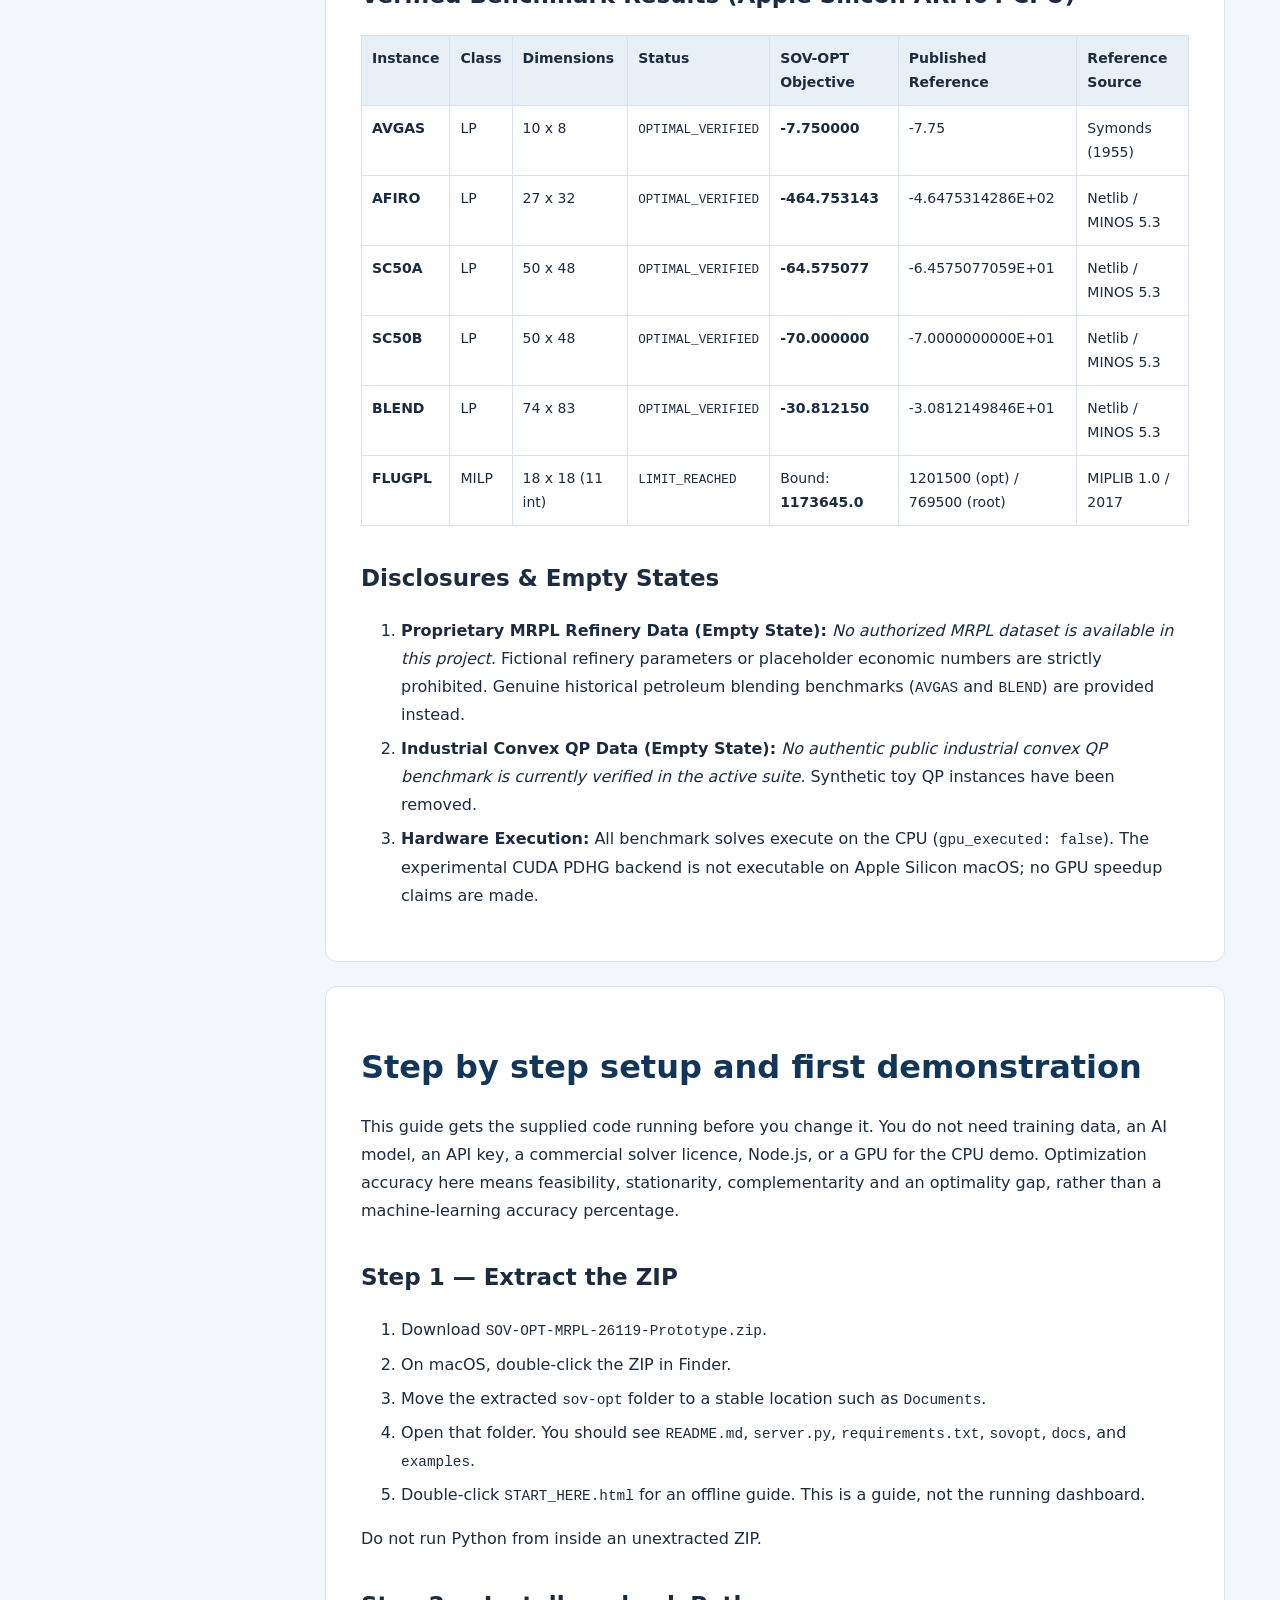
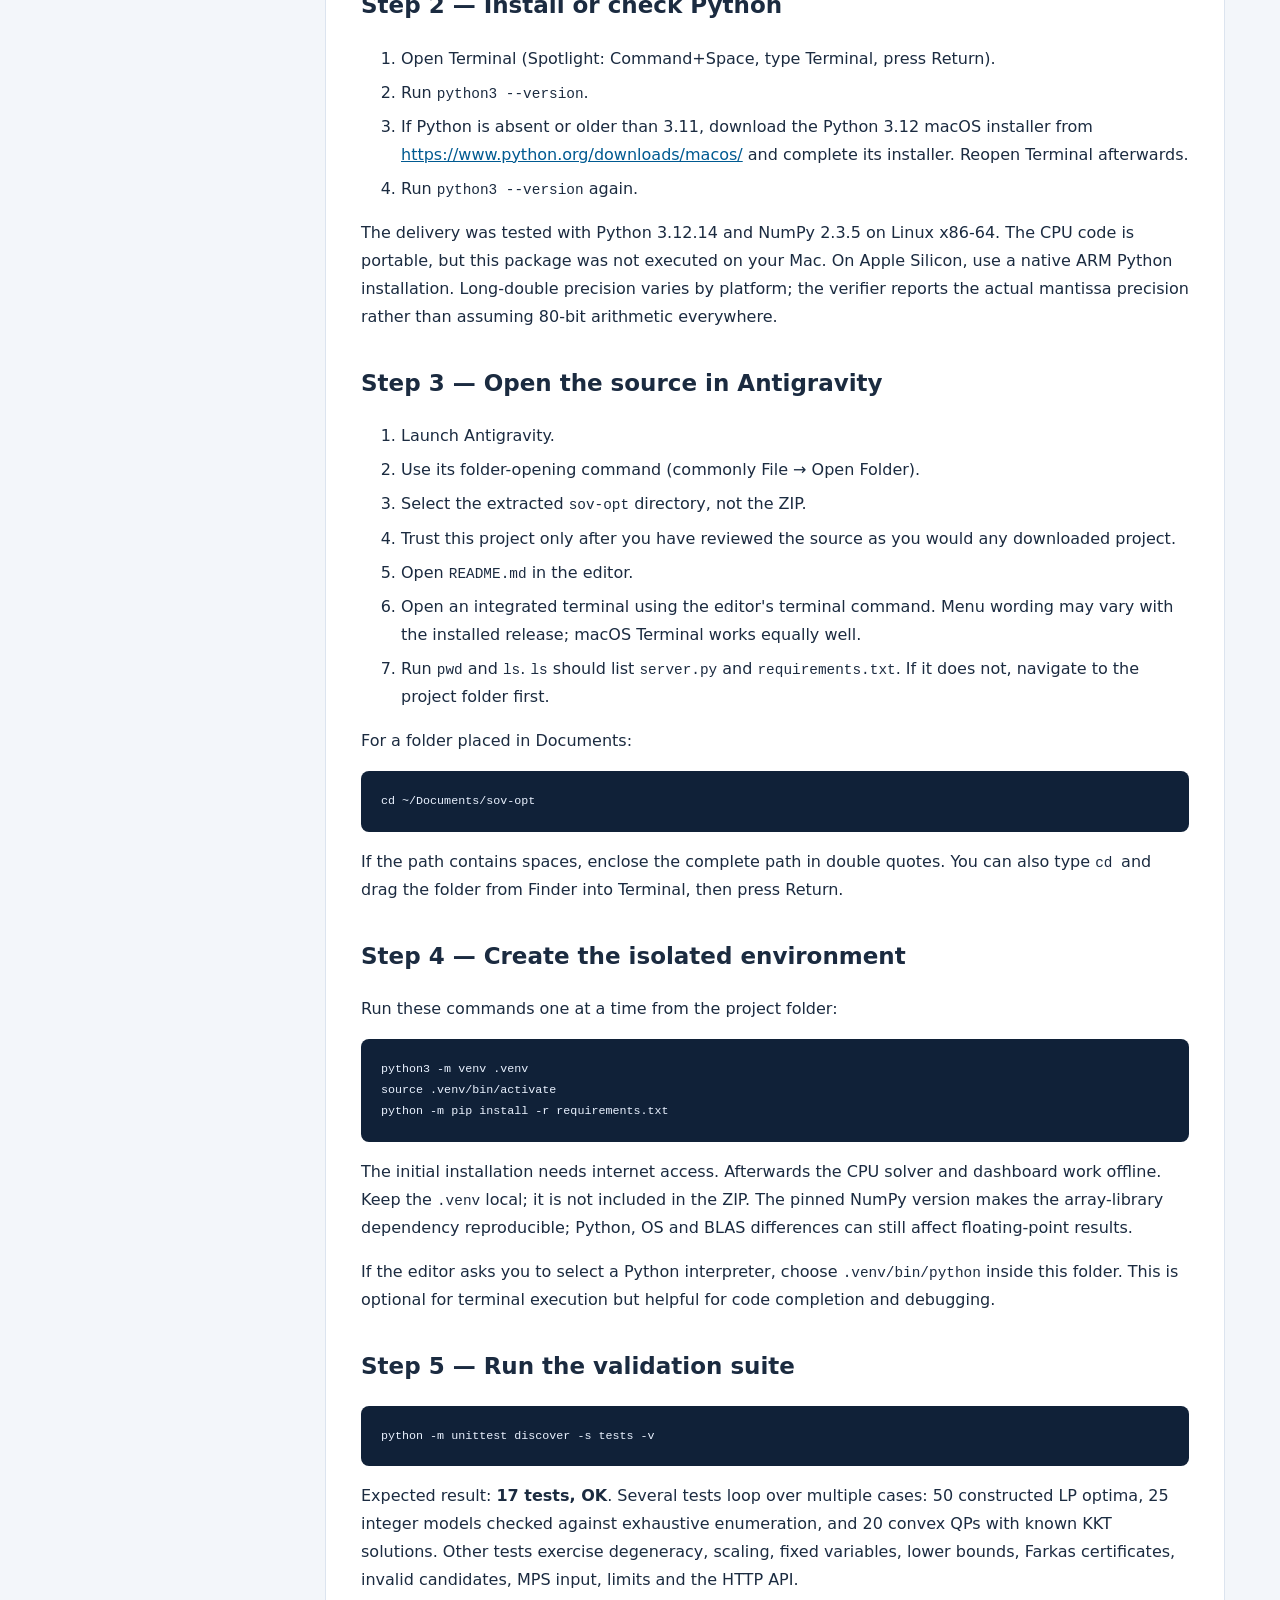
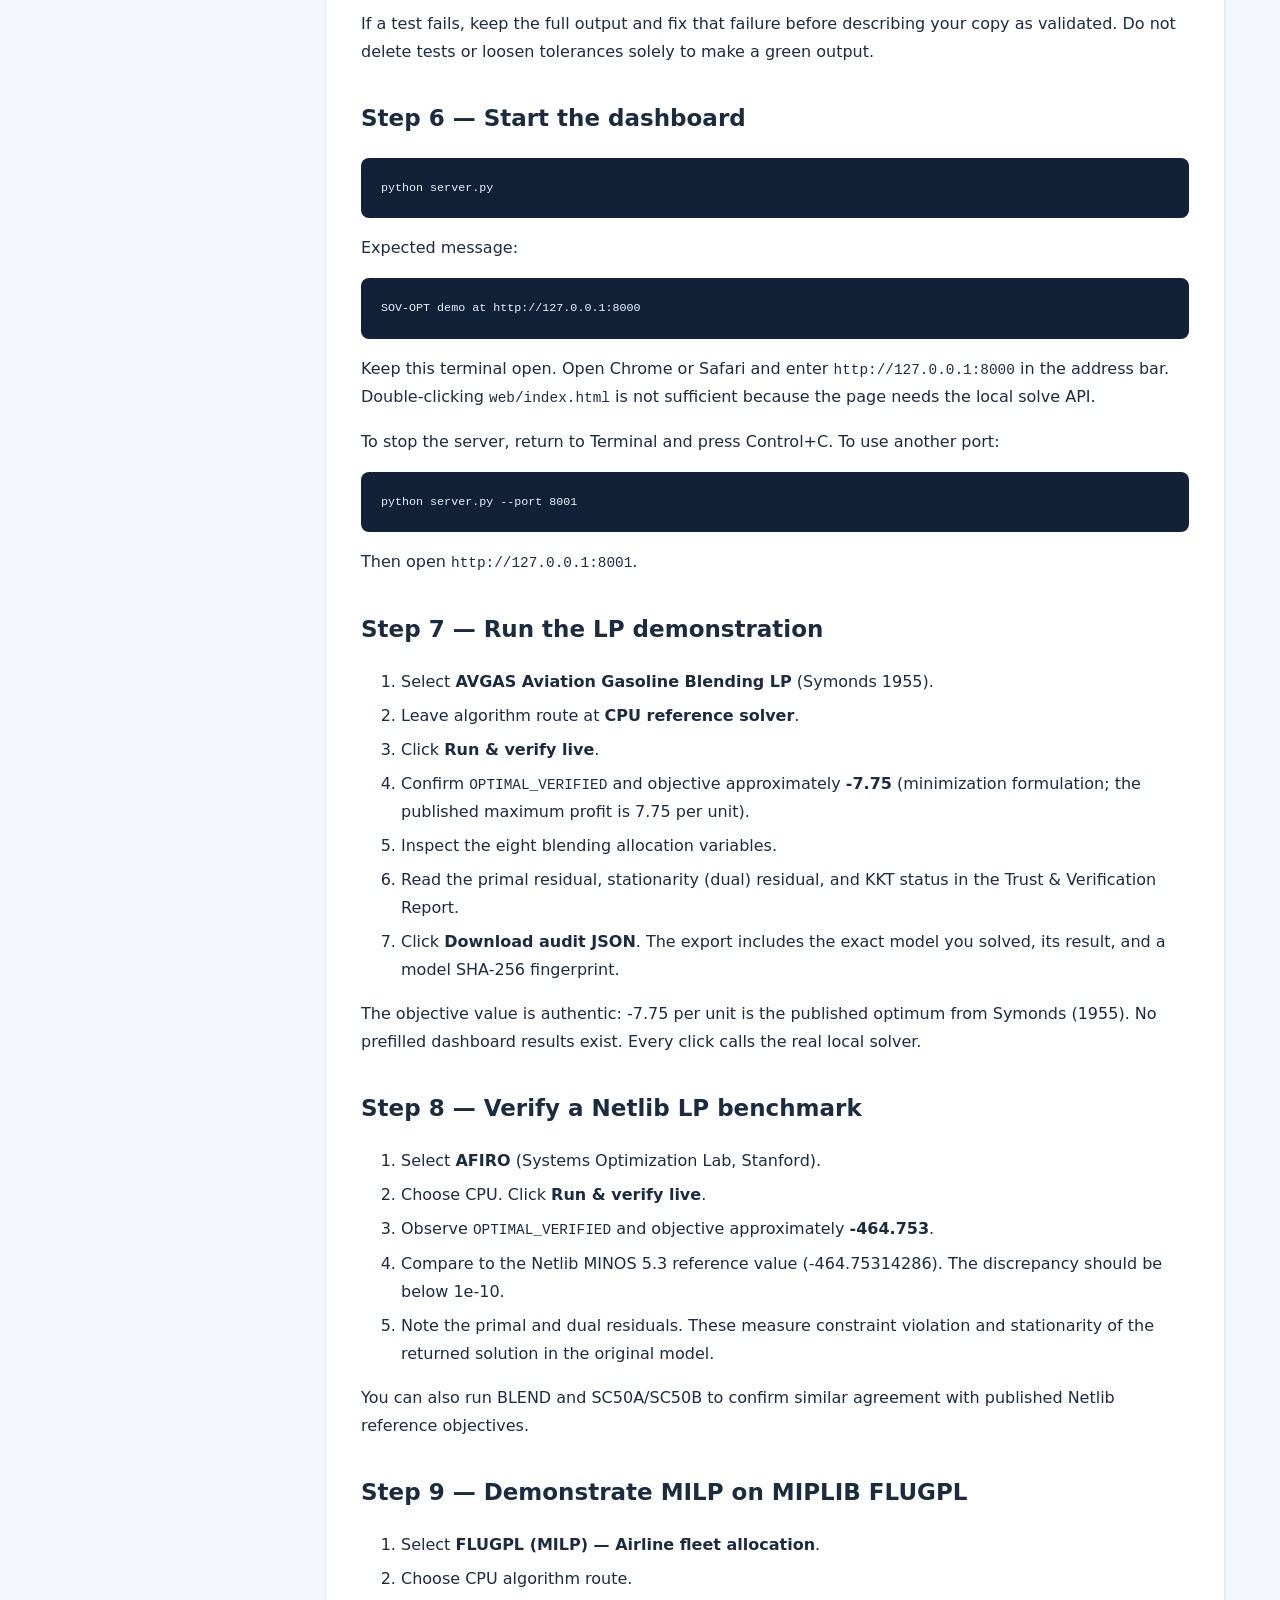
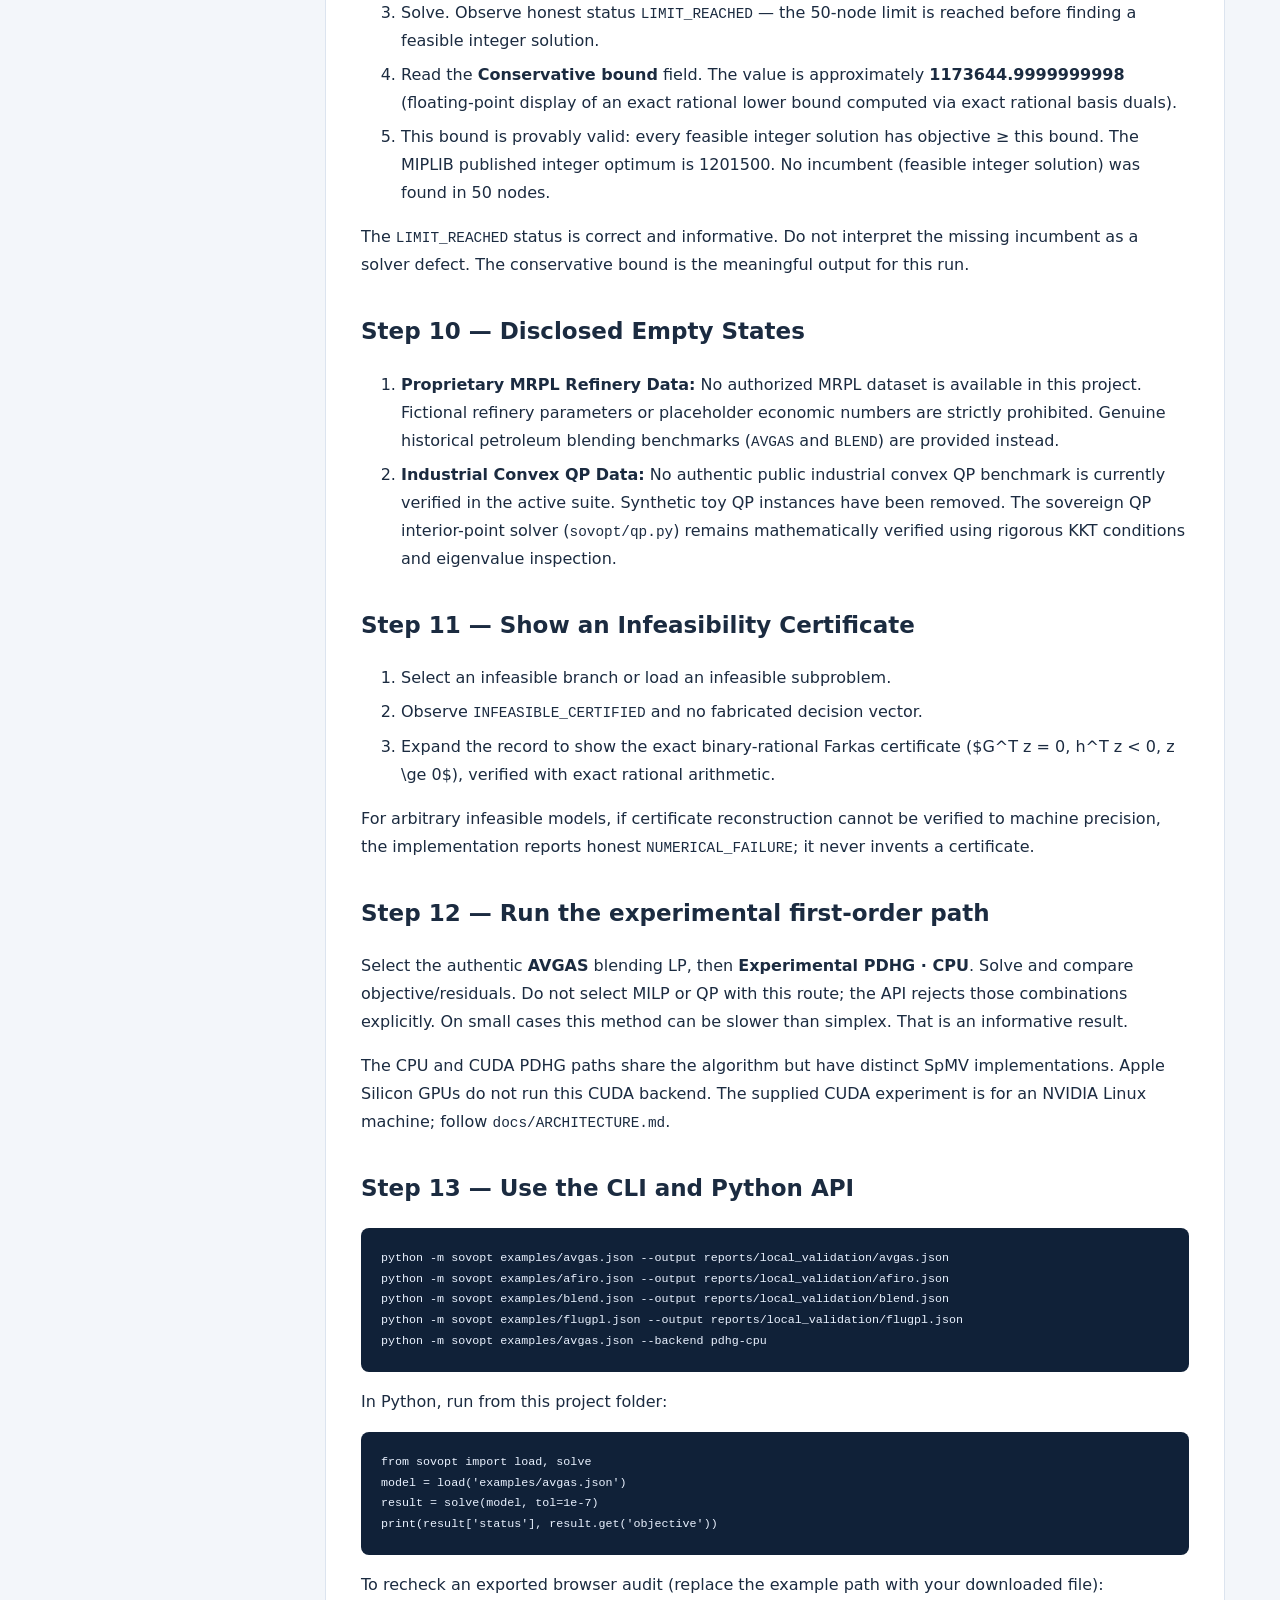
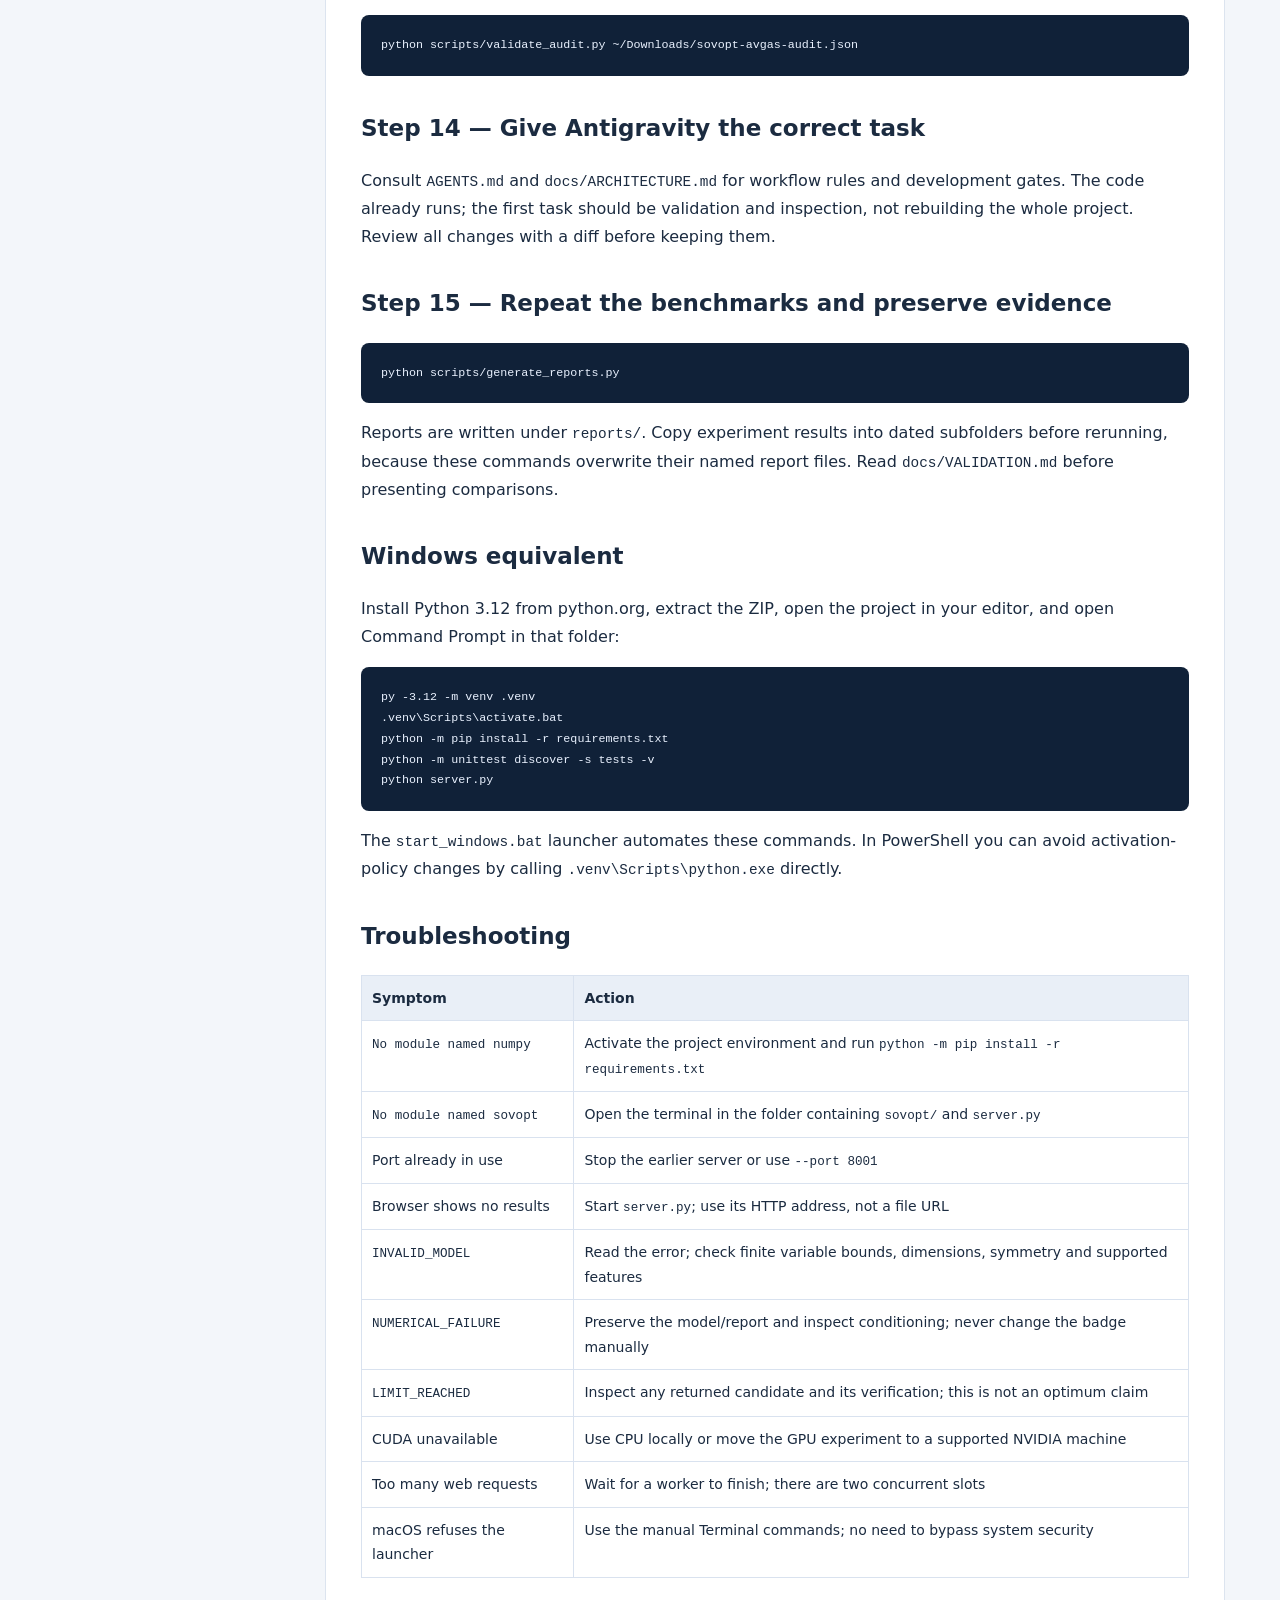
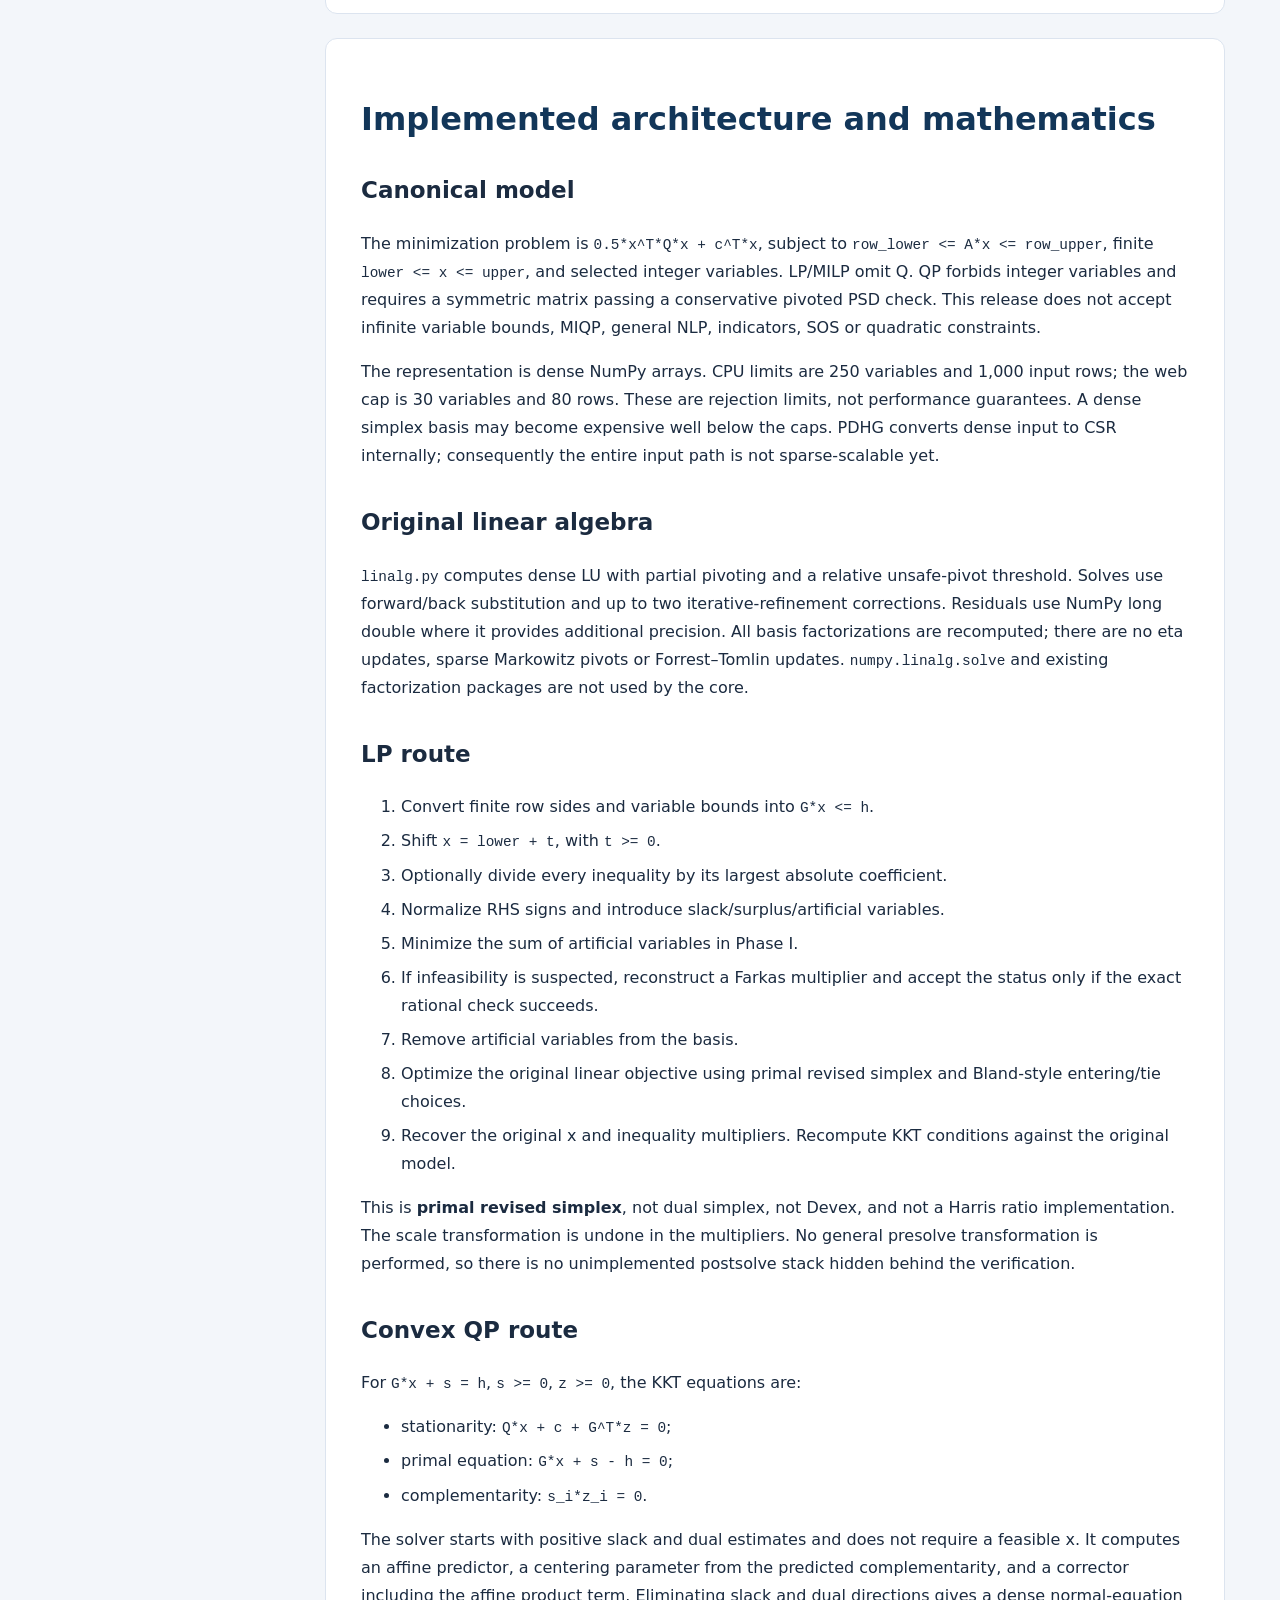
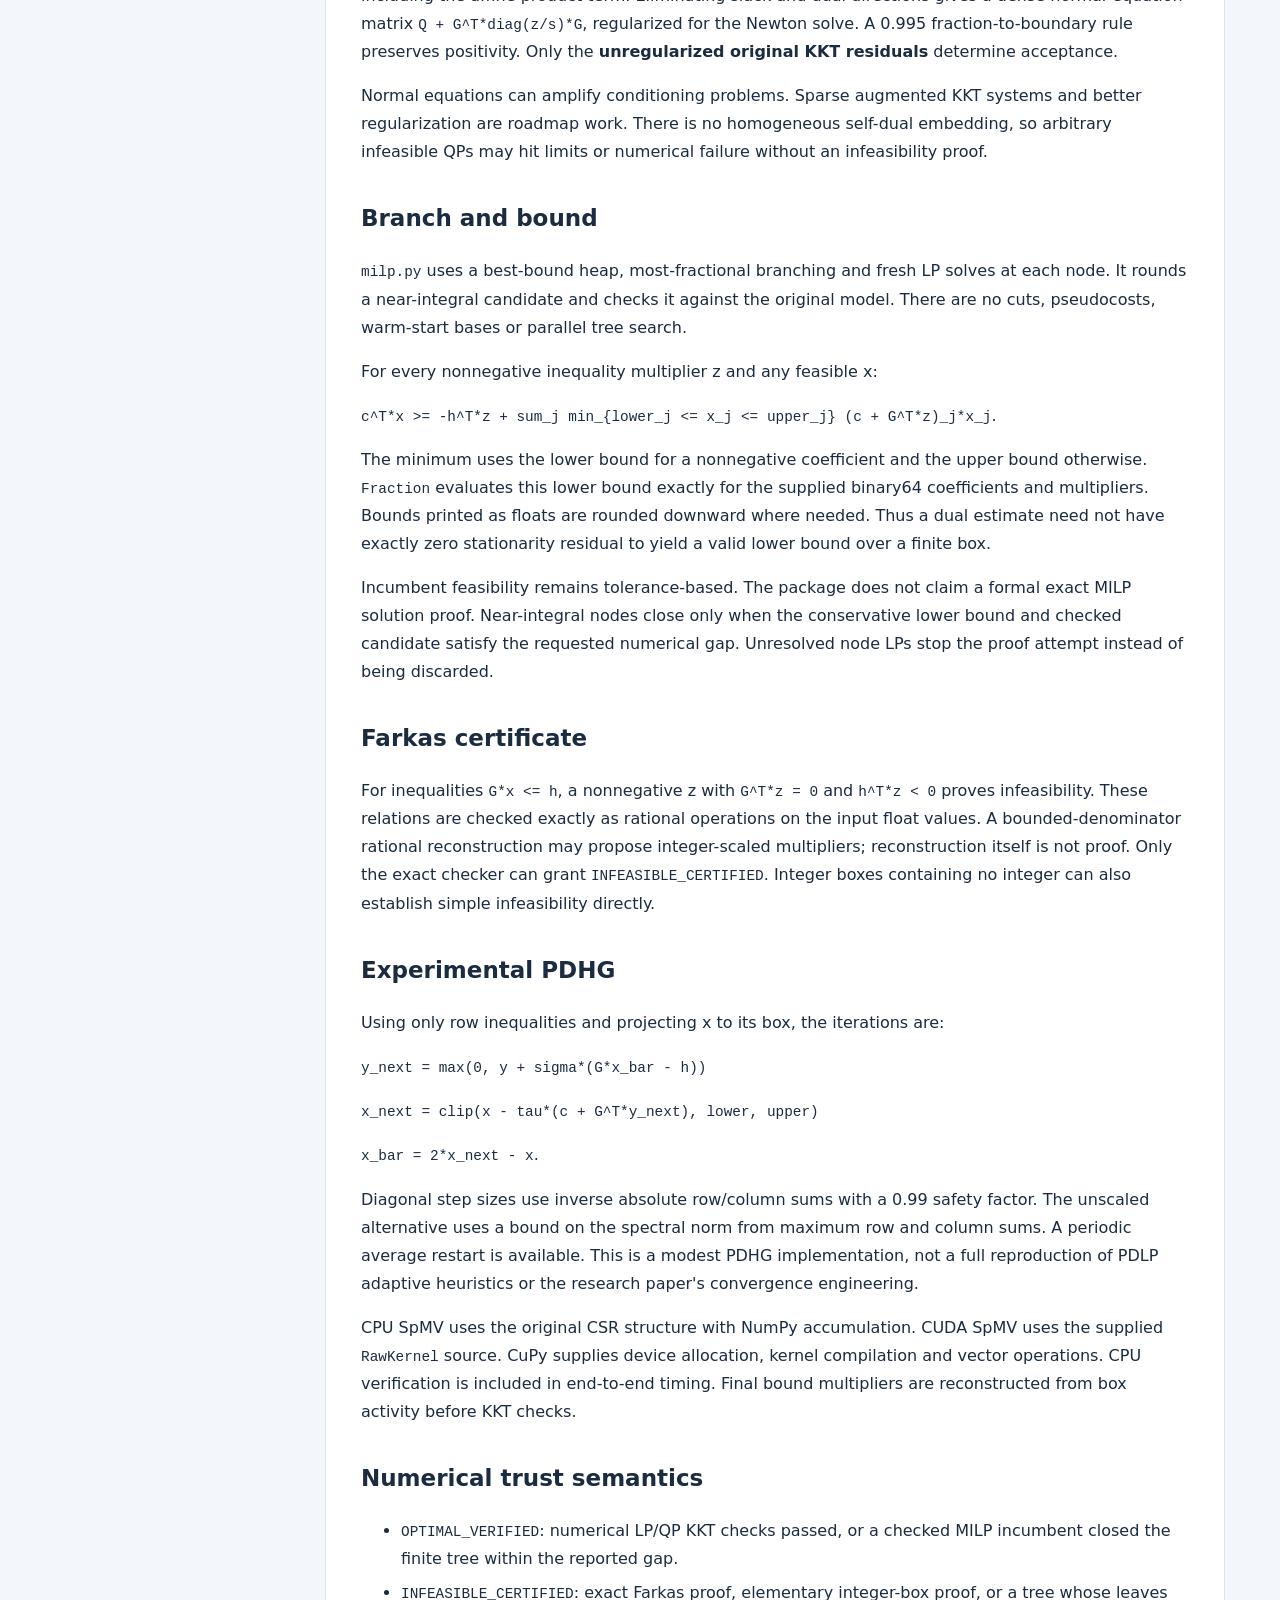
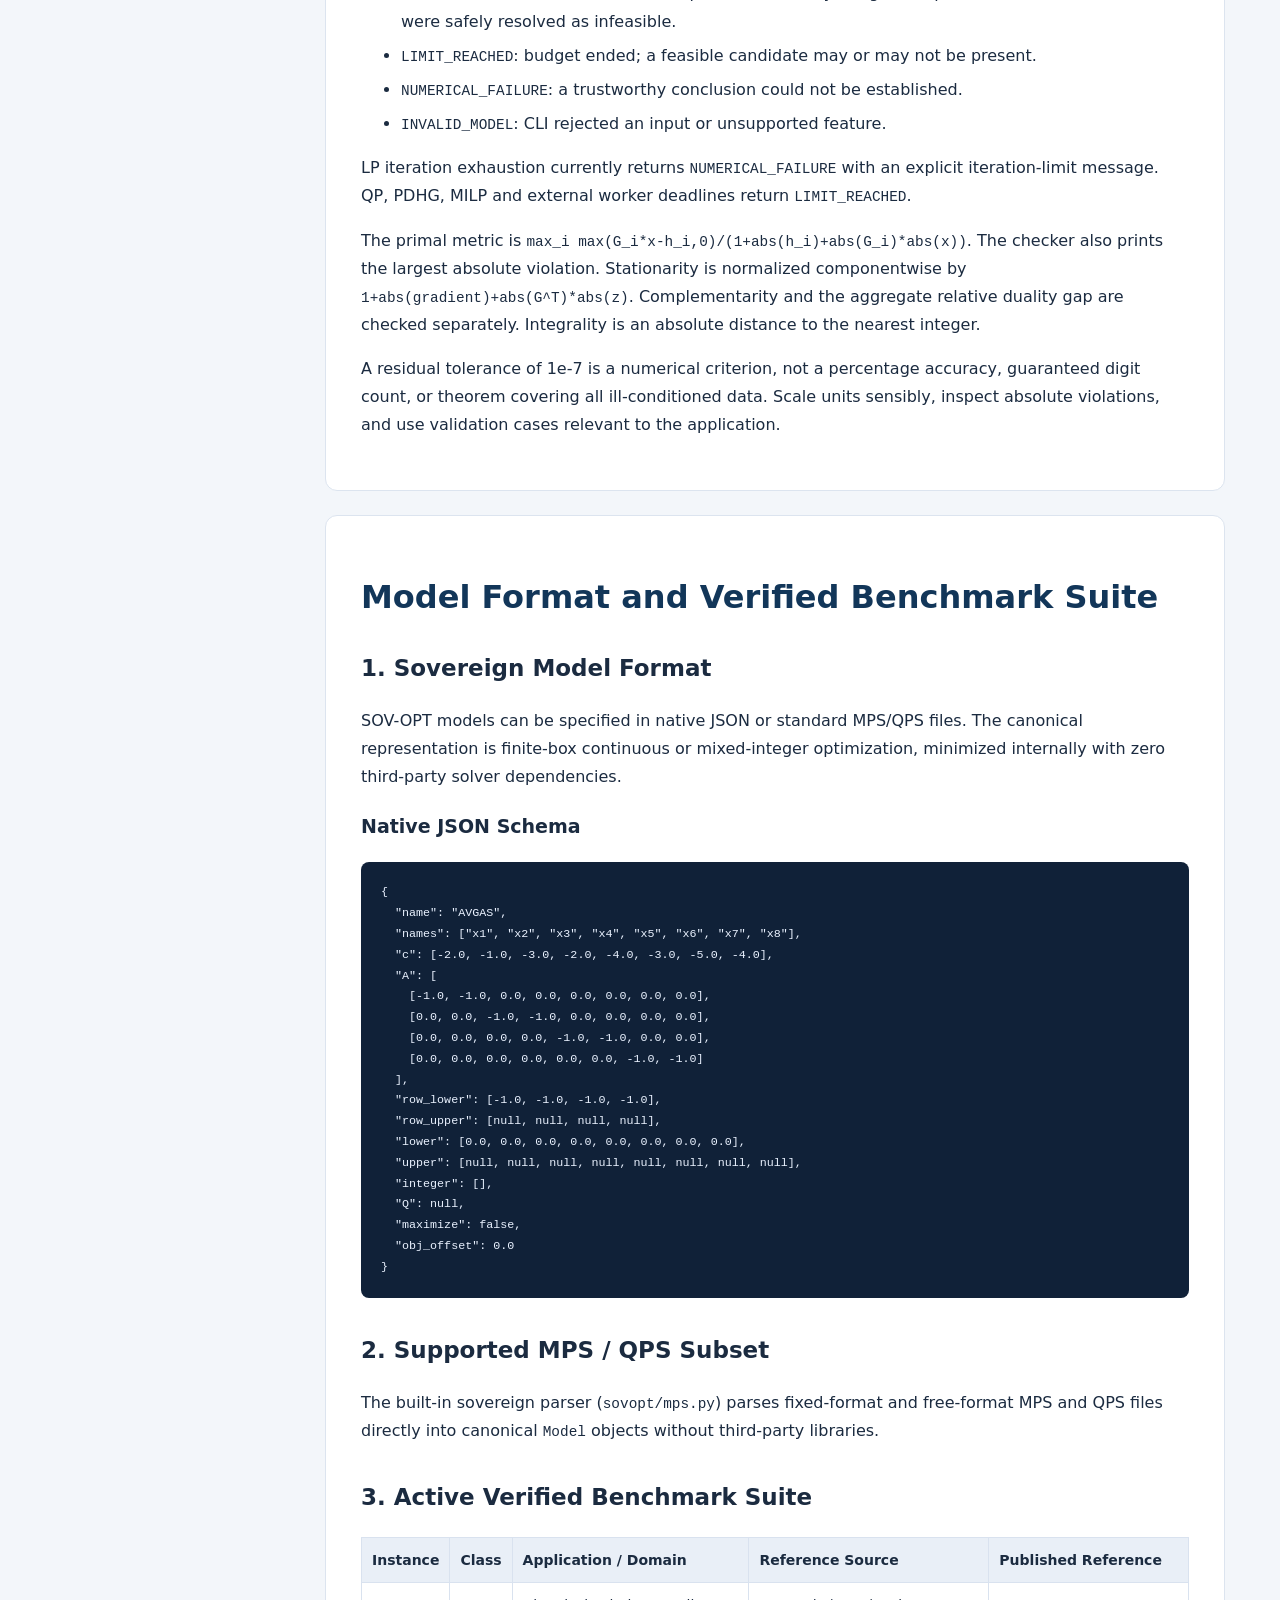
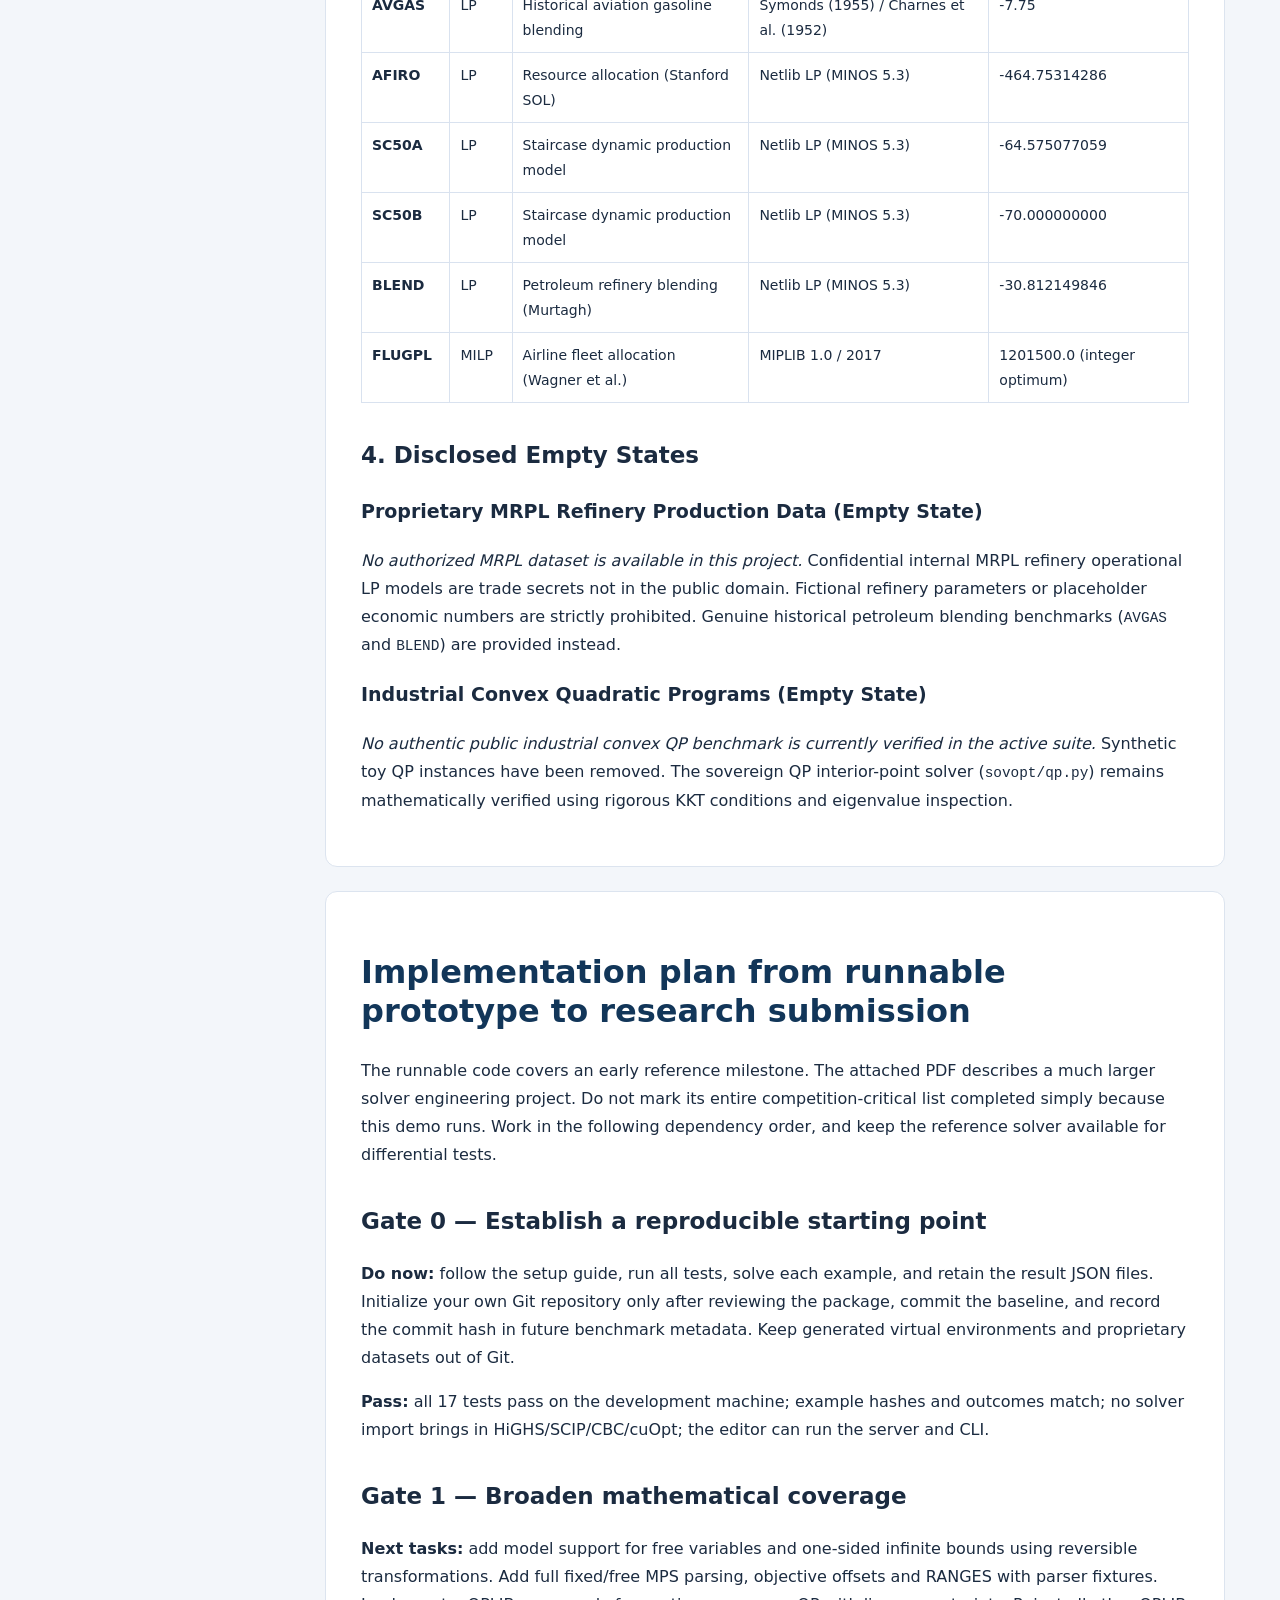
==== commit ad9991b8: "feat(lp): add bounded-variable sparse revised dual simplex" ====
--- a/START_HERE.html
+++ b/START_HERE.html
@@ -1,4 +1,4 @@
-<!doctype html><html lang="en"><head><meta charset="utf-8"><meta name="viewport" content="width=device-width,initial-scale=1"><title>SOV-OPT Complete Implementation Guide</title><style>*{box-sizing:border-box}body{margin:0;font:16px/1.75 system-ui,sans-serif;color:#1b2b40;background:#f3f6fa}aside{position:fixed;top:0;bottom:0;width:270px;padding:26px;background:#122238;color:#fff;overflow:auto}aside b{font-size:24px}aside p{font-size:13px;color:#c3d0e0}aside a{display:block;color:#d9e6f7;text-decoration:none;padding:9px 0;border-bottom:1px solid #33445a;font-size:13px;overflow-wrap:anywhere}main{margin-left:270px;max-width:1250px;padding:35px 55px}article{background:white;padding:35px;margin-bottom:24px;border:1px solid #dce4ef;border-radius:12px;scroll-margin-top:20px}h1{font-size:32px;line-height:1.2;color:#123659}h2{font-size:23px;margin-top:32px}h3{font-size:19px}a{color:#005a91}pre{overflow:auto;background:#102138;color:#eaf2ff;padding:20px;border-radius:8px;font-size:13px;line-height:1.6}code{font-family:ui-monospace,monospace;font-size:.9em}table{border-collapse:collapse;width:100%;font-size:14px;display:block;overflow:auto}th,td{border:1px solid #d9e2ef;padding:10px;text-align:left;vertical-align:top}th{background:#e9eff7}li{margin:6px 0}@media(max-width:800px){aside{position:static;width:100%}main{margin:0;padding:15px}article{padding:22px}h1{font-size:27px}}@media print{aside{display:none}main{margin:0;padding:0}article{border:0;break-before:page}pre{white-space:pre-wrap;background:#edf0f4;color:#111}}</style></head><body><aside><b>SOV—OPT</b><p>MRPL PS 26119<br>Code and implementation guide<br>Reference prototype 0.1.7</p><a href="#chapter0">README</a><a href="#chapter1">01 SETUP</a><a href="#chapter2">02 ARCHITECTURE AND MATH</a><a href="#chapter3">03 MODEL AND REFINERY</a><a href="#chapter4">04 IMPLEMENTATION PLAN</a><a href="#chapter5">05 GPU AND DEPLOYMENT</a><a href="#chapter6">06 BENCHMARKS</a><a href="#chapter7">07 REFERENCES</a><a href="#chapter8">ANTIGRAVITY PROMPT</a><a href="#chapter9">reports/VALIDATION</a></aside><main><article id="chapter0"><h1>SOV-OPT Reference Prototype for MRPL PS 26119</h1>
+<!doctype html><html lang="en"><head><meta charset="utf-8"><meta name="viewport" content="width=device-width,initial-scale=1"><title>SOV-OPT Complete Implementation Guide</title><style>*{box-sizing:border-box}body{margin:0;font:16px/1.75 system-ui,sans-serif;color:#1b2b40;background:#f3f6fa}aside{position:fixed;top:0;bottom:0;width:270px;padding:26px;background:#122238;color:#fff;overflow:auto}aside b{font-size:24px}aside p{font-size:13px;color:#c3d0e0}aside a{display:block;color:#d9e6f7;text-decoration:none;padding:9px 0;border-bottom:1px solid #33445a;font-size:13px;overflow-wrap:anywhere}main{margin-left:270px;max-width:1250px;padding:35px 55px}article{background:white;padding:35px;margin-bottom:24px;border:1px solid #dce4ef;border-radius:12px;scroll-margin-top:20px}h1{font-size:32px;line-height:1.2;color:#123659}h2{font-size:23px;margin-top:32px}h3{font-size:19px}a{color:#005a91}pre{overflow:auto;background:#102138;color:#eaf2ff;padding:20px;border-radius:8px;font-size:13px;line-height:1.6}code{font-family:ui-monospace,monospace;font-size:.9em}table{border-collapse:collapse;width:100%;font-size:14px;display:block;overflow:auto}th,td{border:1px solid #d9e2ef;padding:10px;text-align:left;vertical-align:top}th{background:#e9eff7}li{margin:6px 0}@media(max-width:800px){aside{position:static;width:100%}main{margin:0;padding:15px}article{padding:22px}h1{font-size:27px}}@media print{aside{display:none}main{margin:0;padding:0}article{border:0;break-before:page}pre{white-space:pre-wrap;background:#edf0f4;color:#111}}</style></head><body><aside><b>SOV—OPT</b><p>MRPL PS 26119<br>Code and implementation guide<br>Reference prototype 0.1.8</p><a href="#chapter0">README</a><a href="#chapter1">01 SETUP</a><a href="#chapter2">02 ARCHITECTURE AND MATH</a><a href="#chapter3">03 MODEL AND REFINERY</a><a href="#chapter4">04 IMPLEMENTATION PLAN</a><a href="#chapter5">05 GPU AND DEPLOYMENT</a><a href="#chapter6">06 BENCHMARKS</a><a href="#chapter7">07 REFERENCES</a><a href="#chapter8">ANTIGRAVITY PROMPT</a><a href="#chapter9">reports/VALIDATION</a></aside><main><article id="chapter0"><h1>SOV-OPT Reference Prototype for MRPL PS 26119</h1>
 <p>Start with <strong>START_HERE.html</strong> or <strong>README.md</strong>. This repository contains a working, reproducible numerical optimization research prototype developed for MRPL SIH Problem Statement 26119.</p>
 <p><strong>Scope:</strong> A finite-box continuous and mixed-integer numerical optimization engine built from first principles. It uses dense revised simplex with exact rational dual and Farkas certification, branch-and-bound with exact rational lower bounding, and interior-point QP. Zero third-party optimization libraries (HiGHS, SCIP, CBC, OR-Tools, CVXPY, PuLP, Gurobi, CPLEX, cuOpt) are imported in the solver core.</p>
 <p>All models in the active suite are authentic, public benchmarks from authoritative sources (Netlib LP, MIPLIB, and published operations research literature).</p>
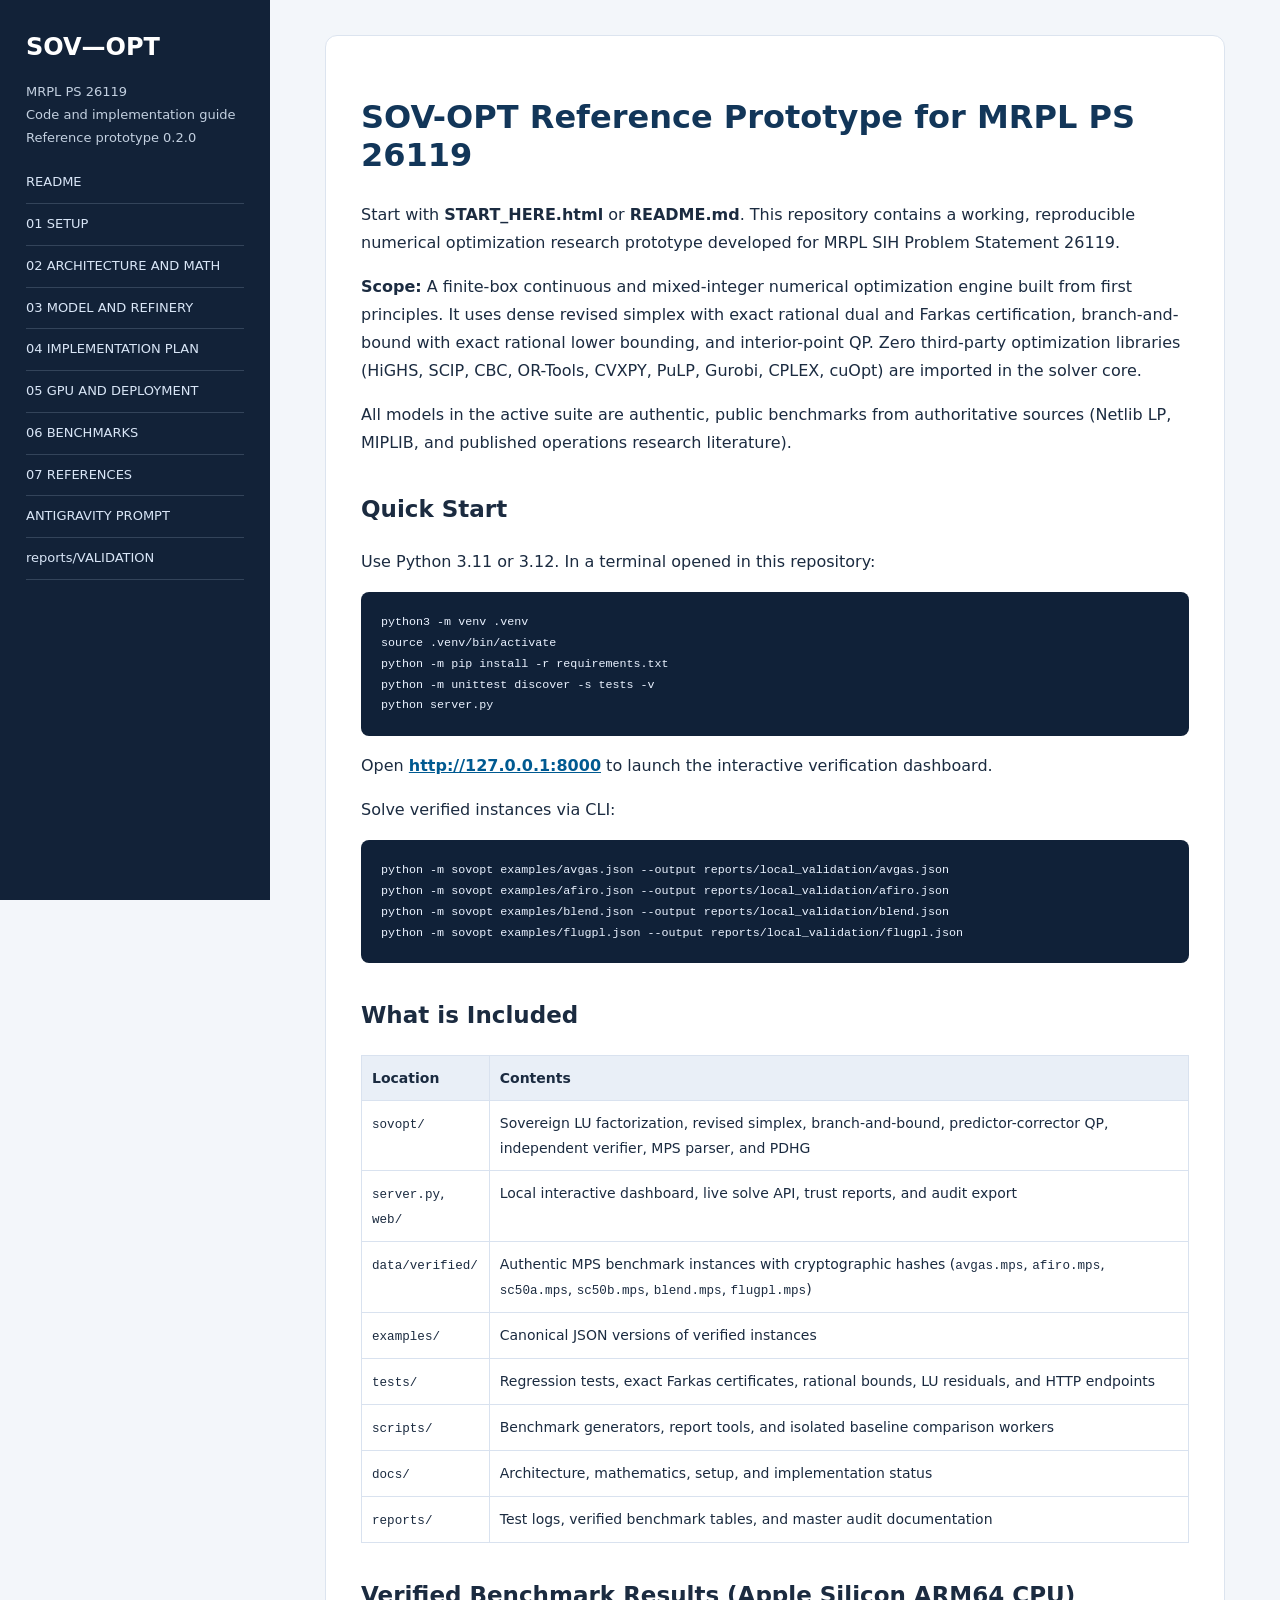
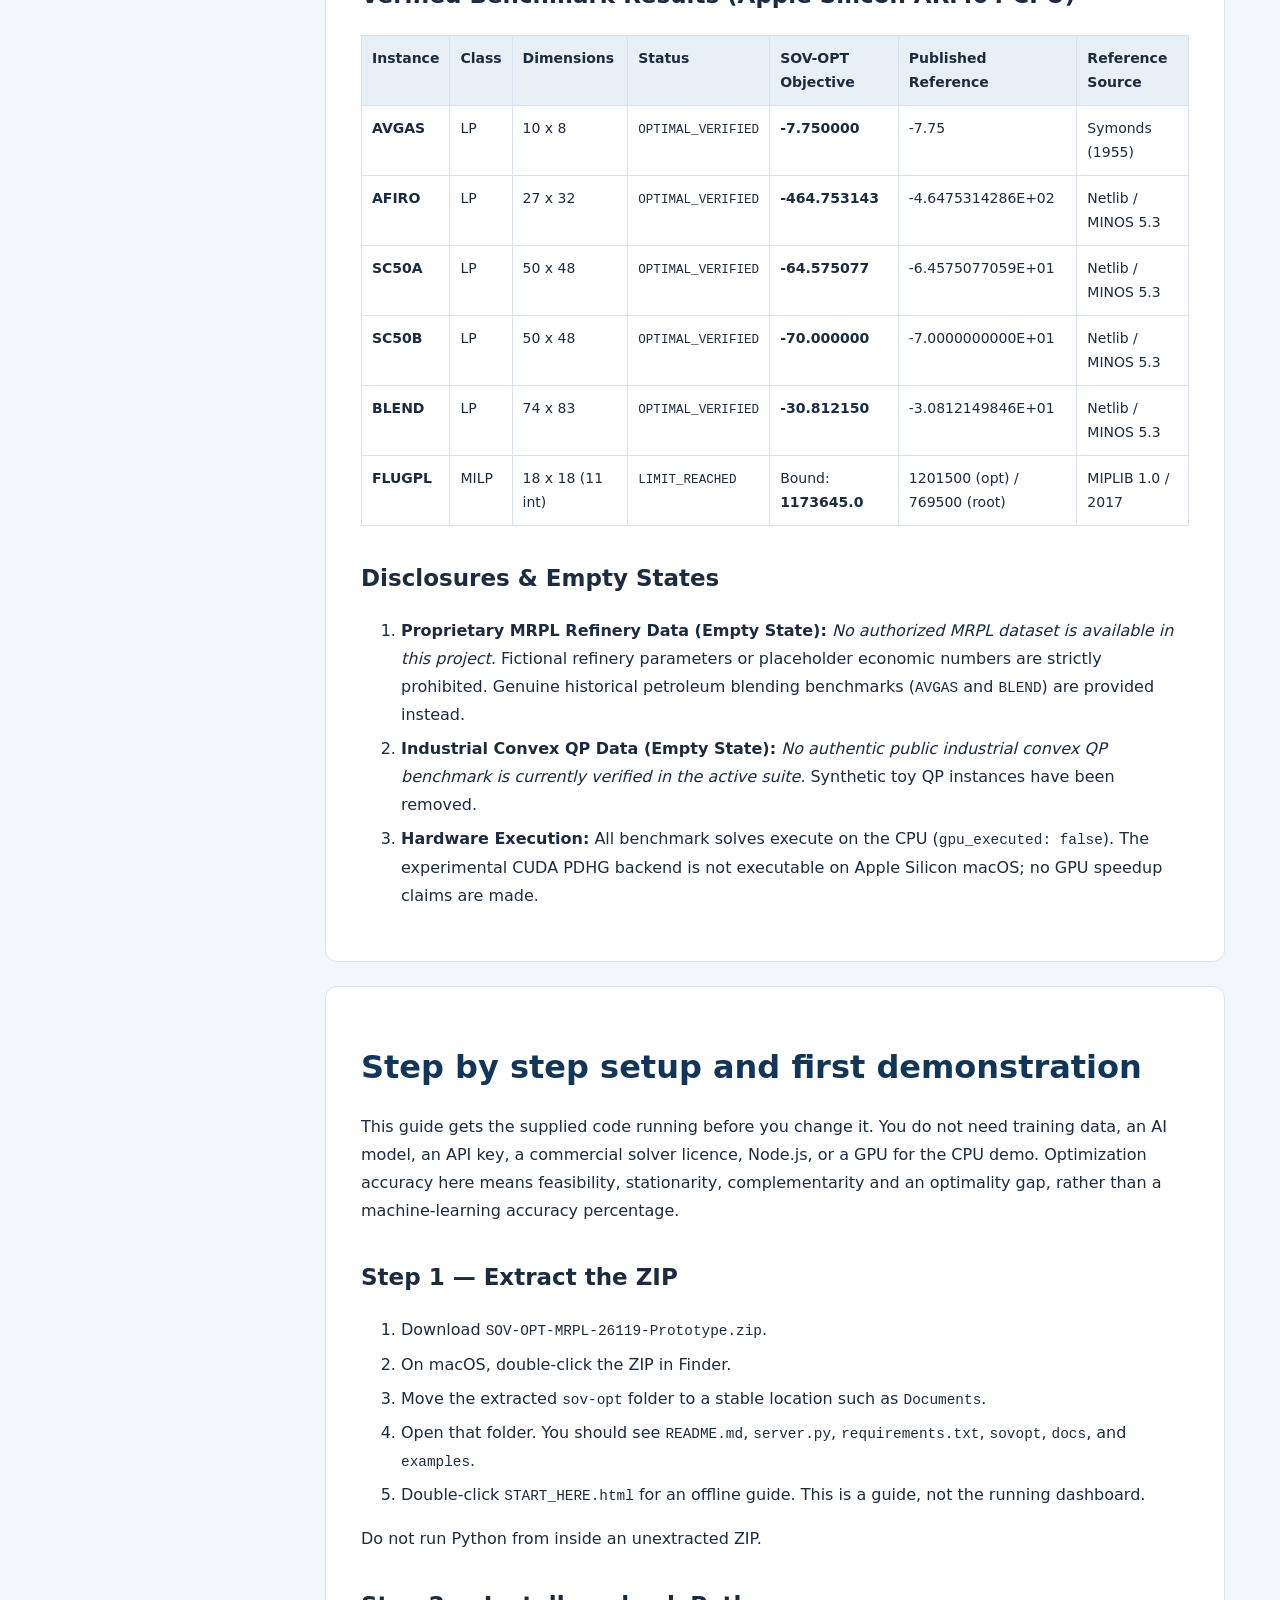
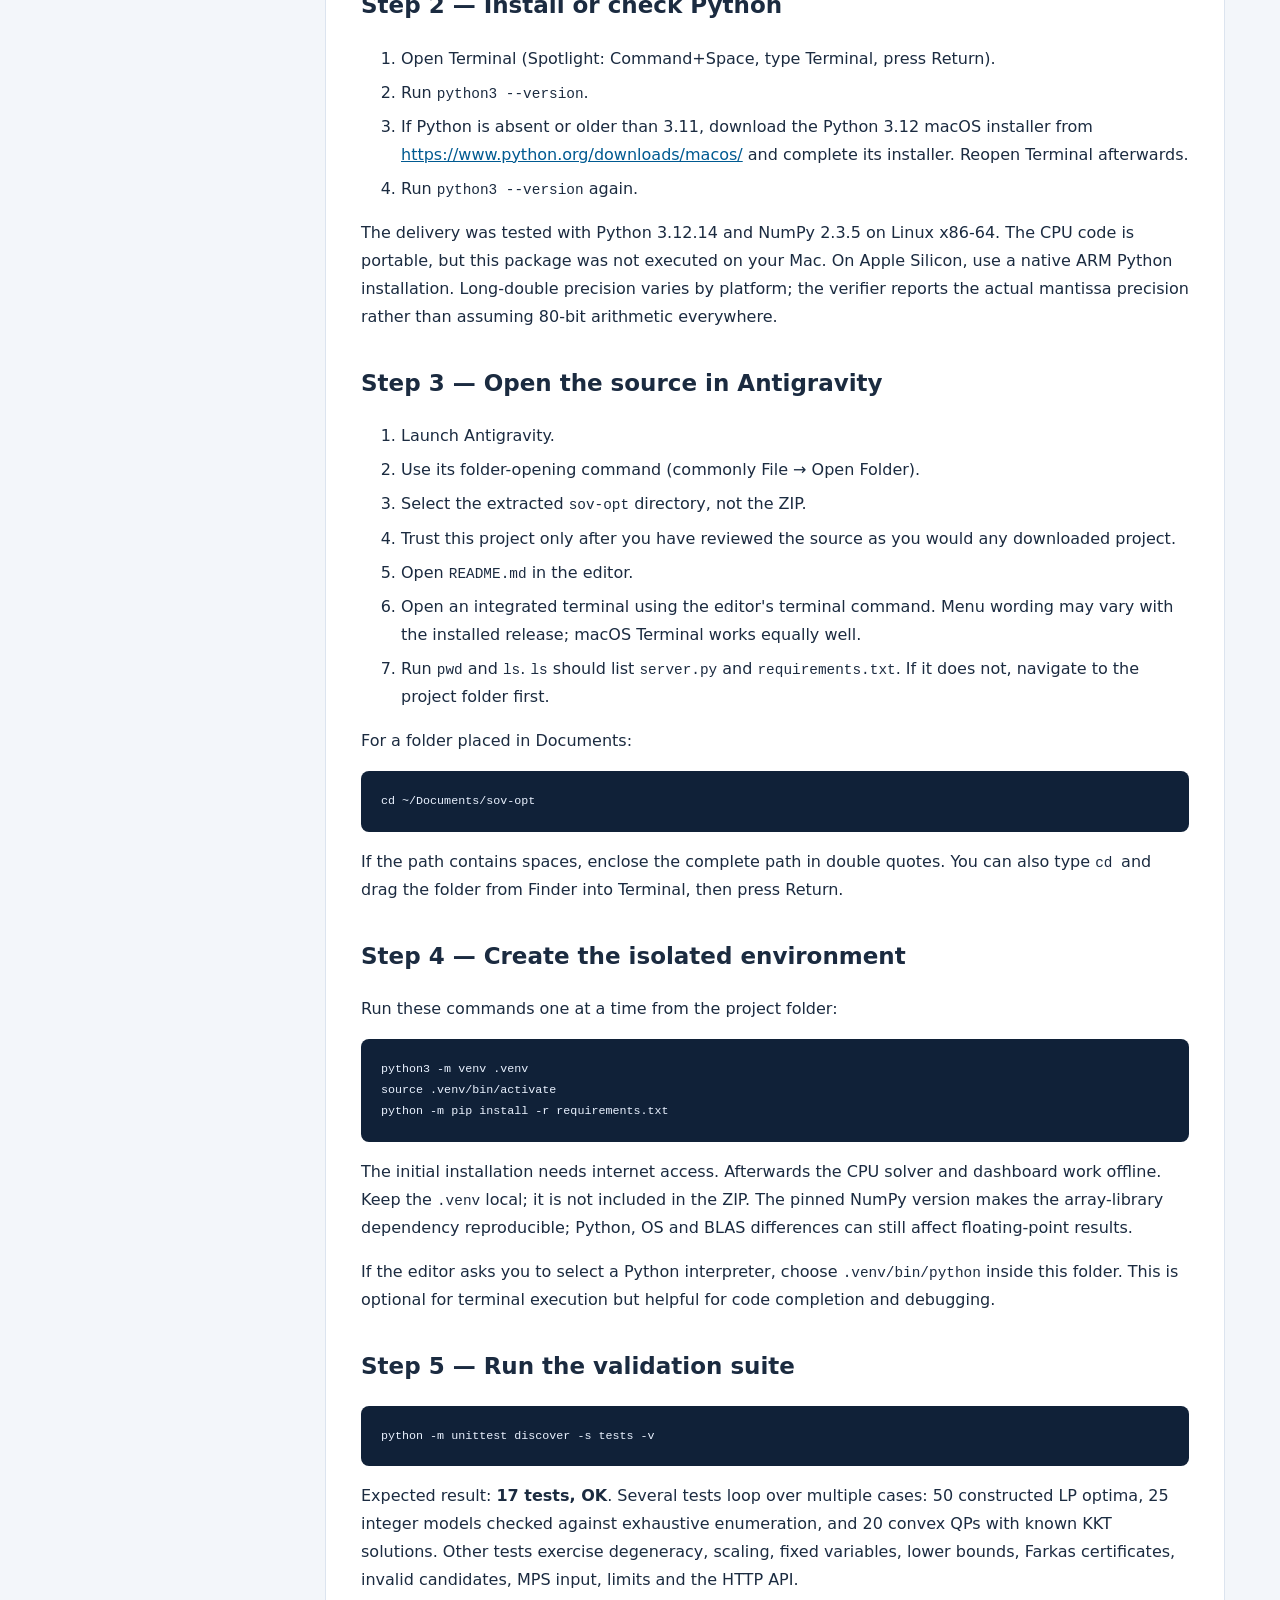
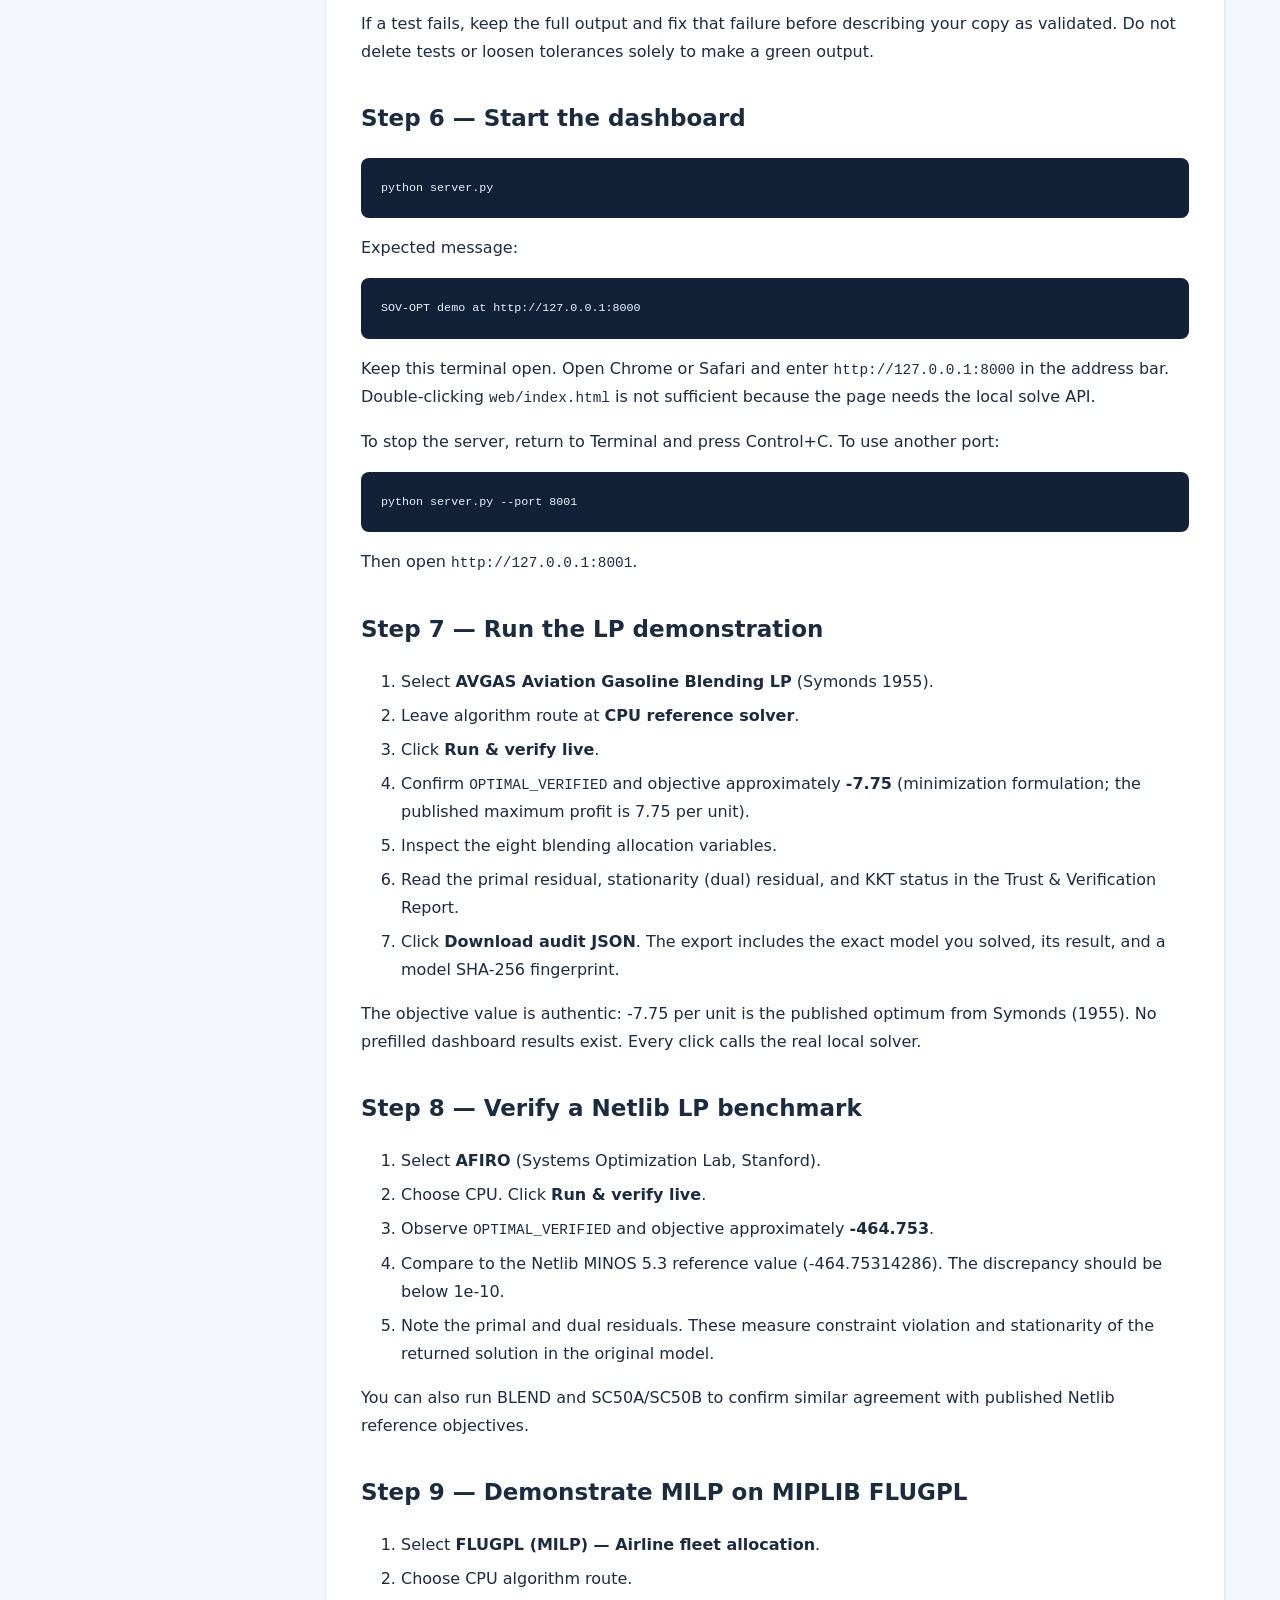
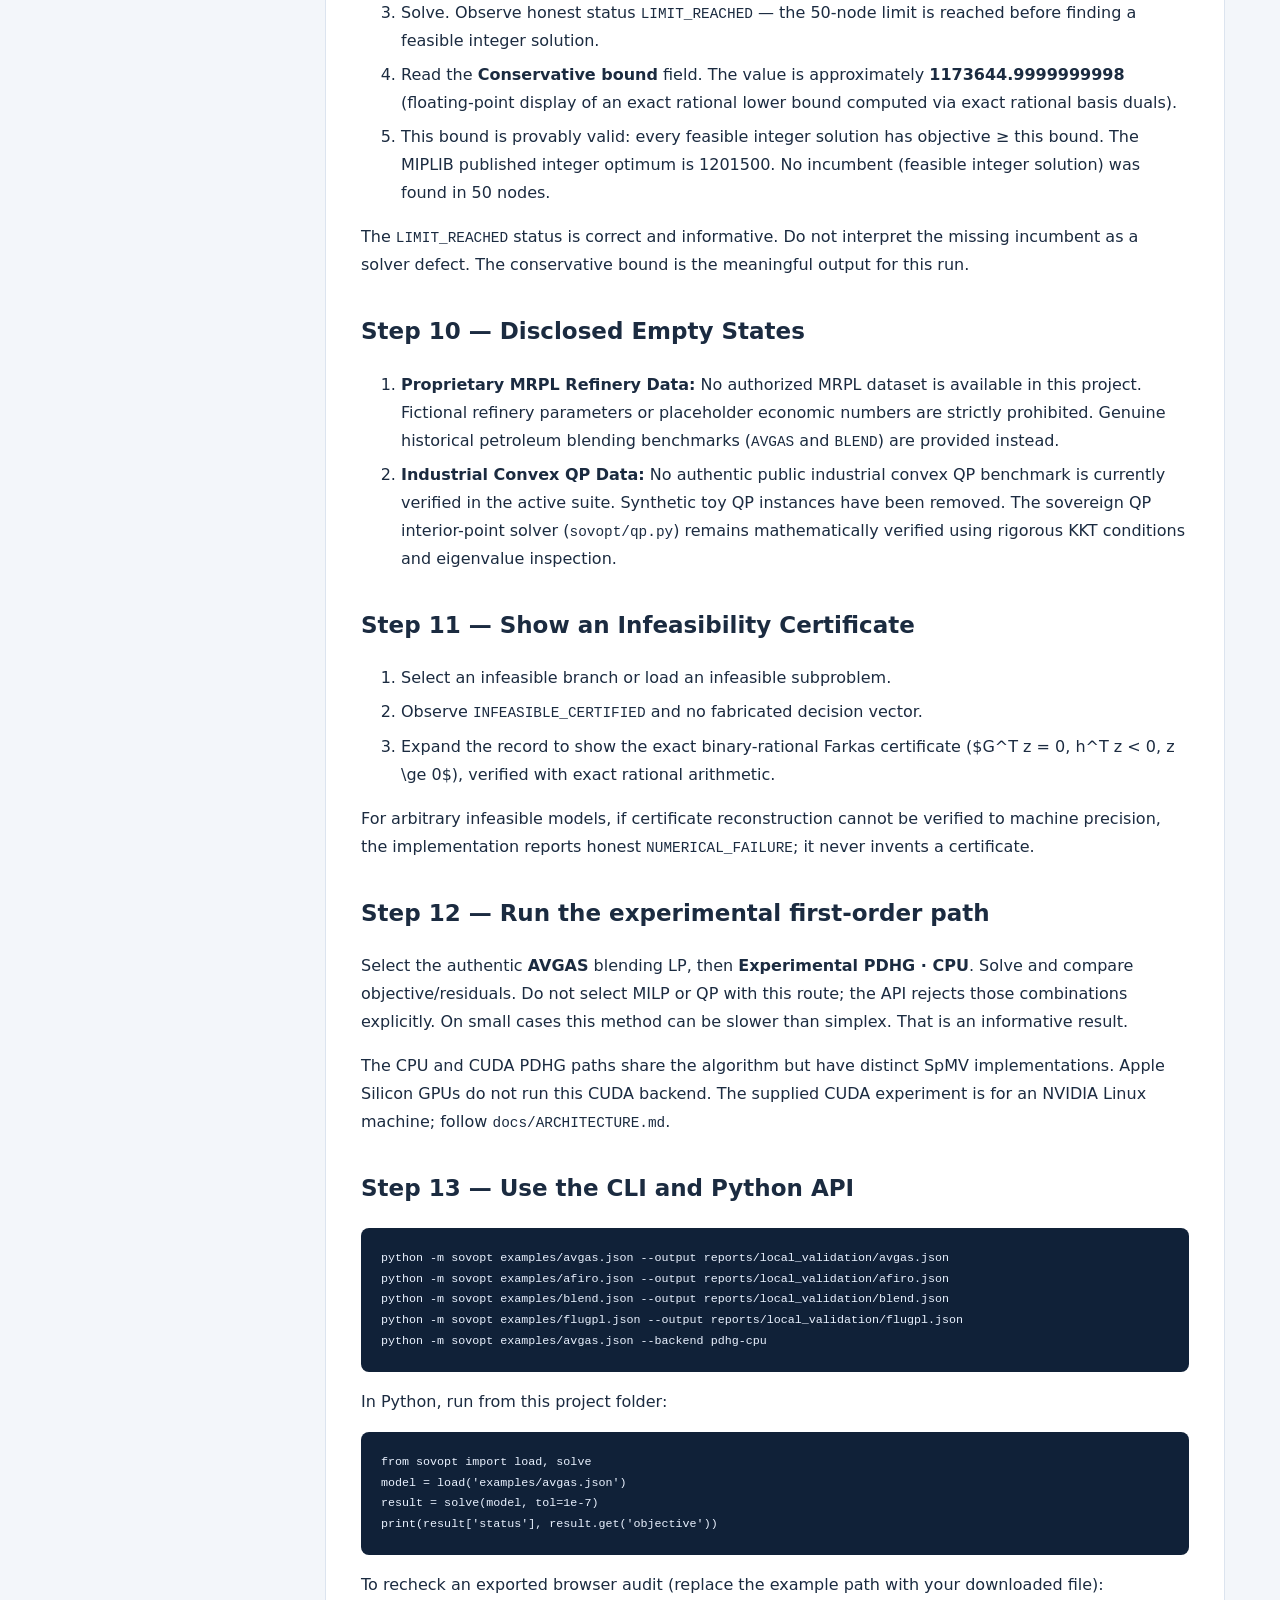
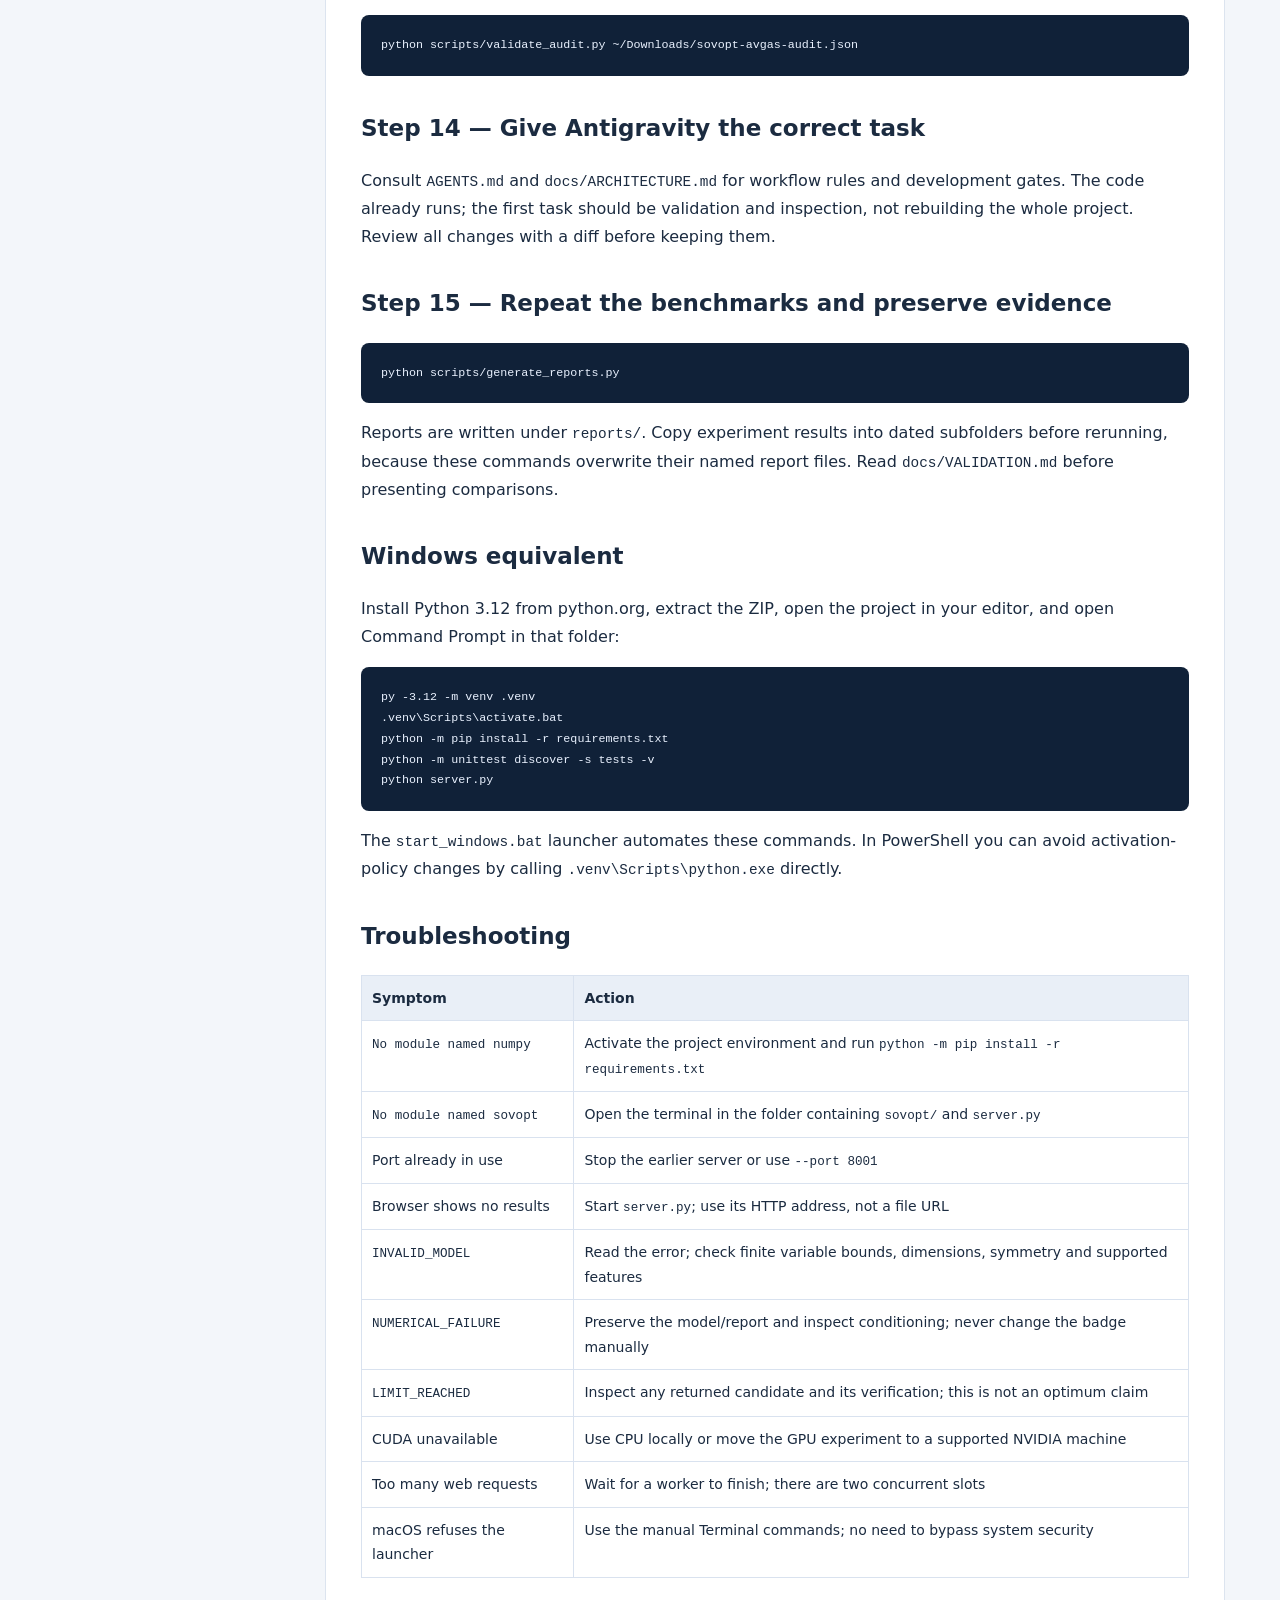
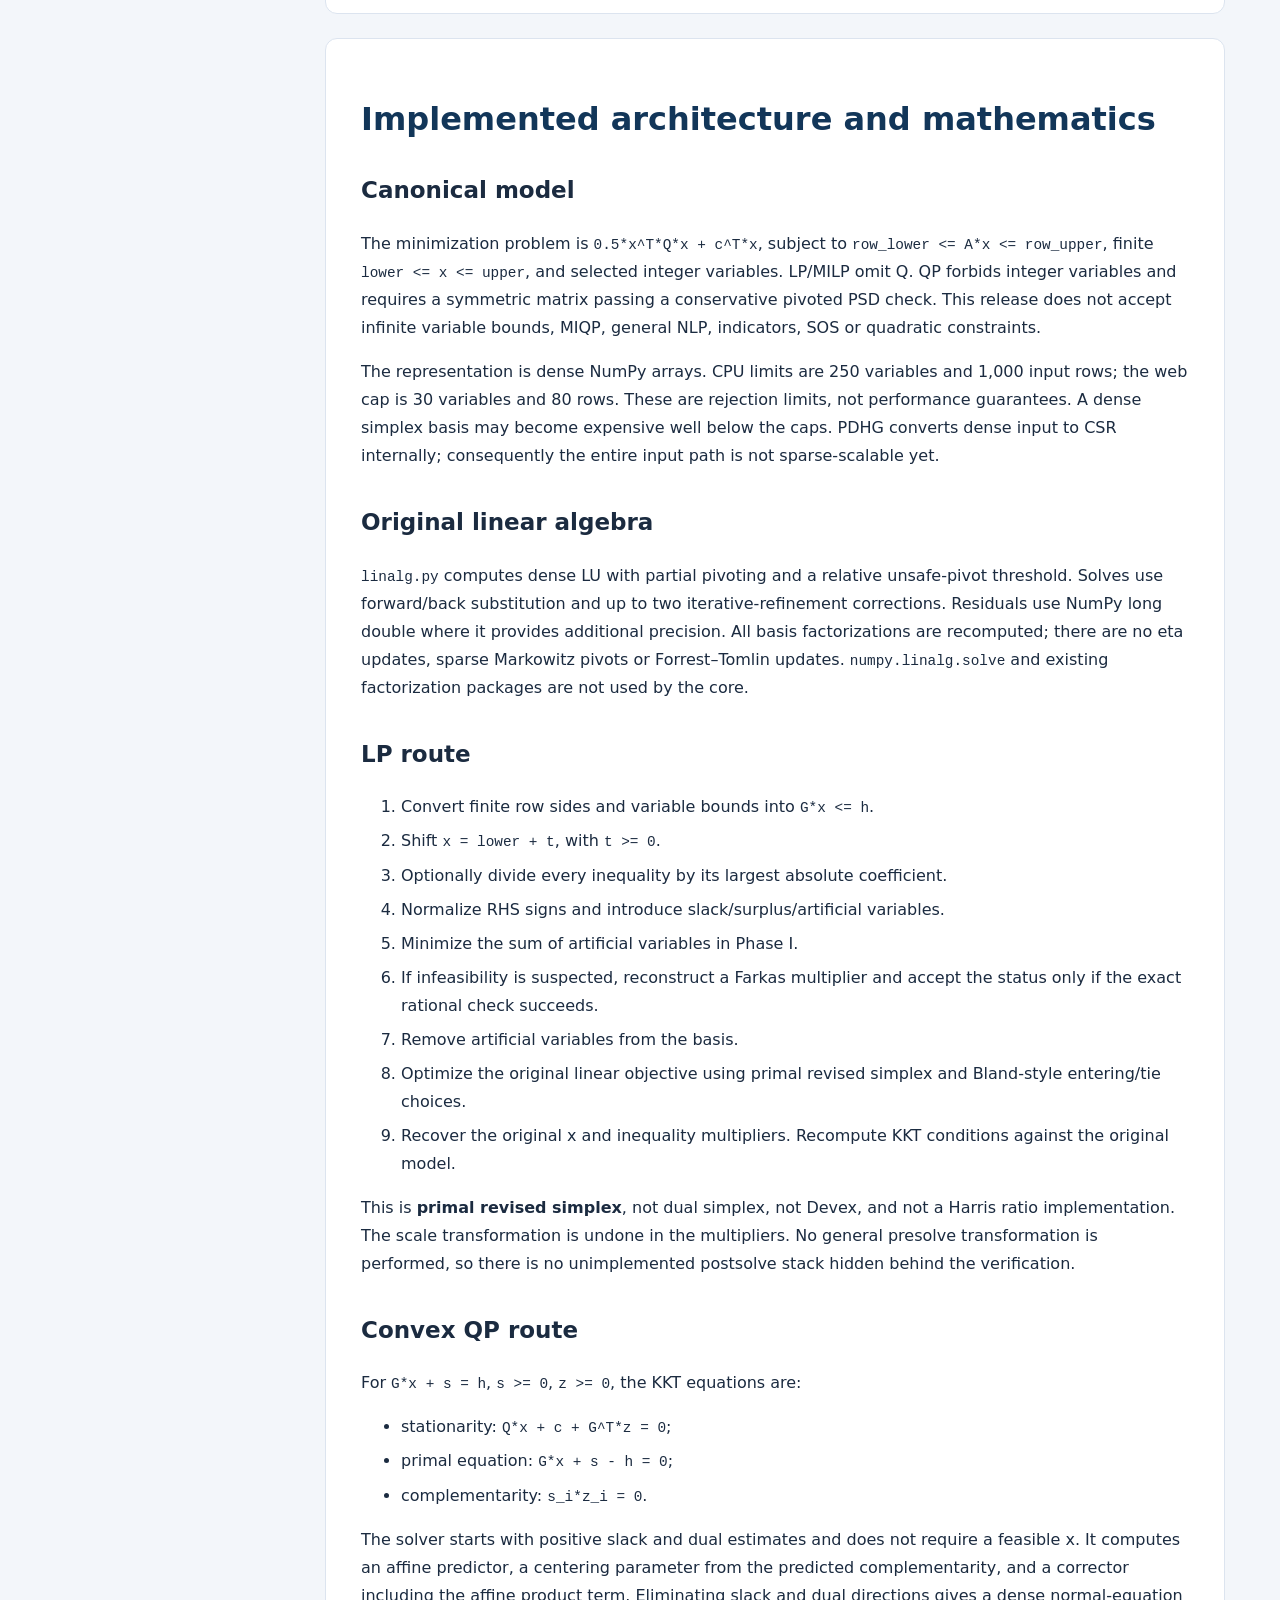
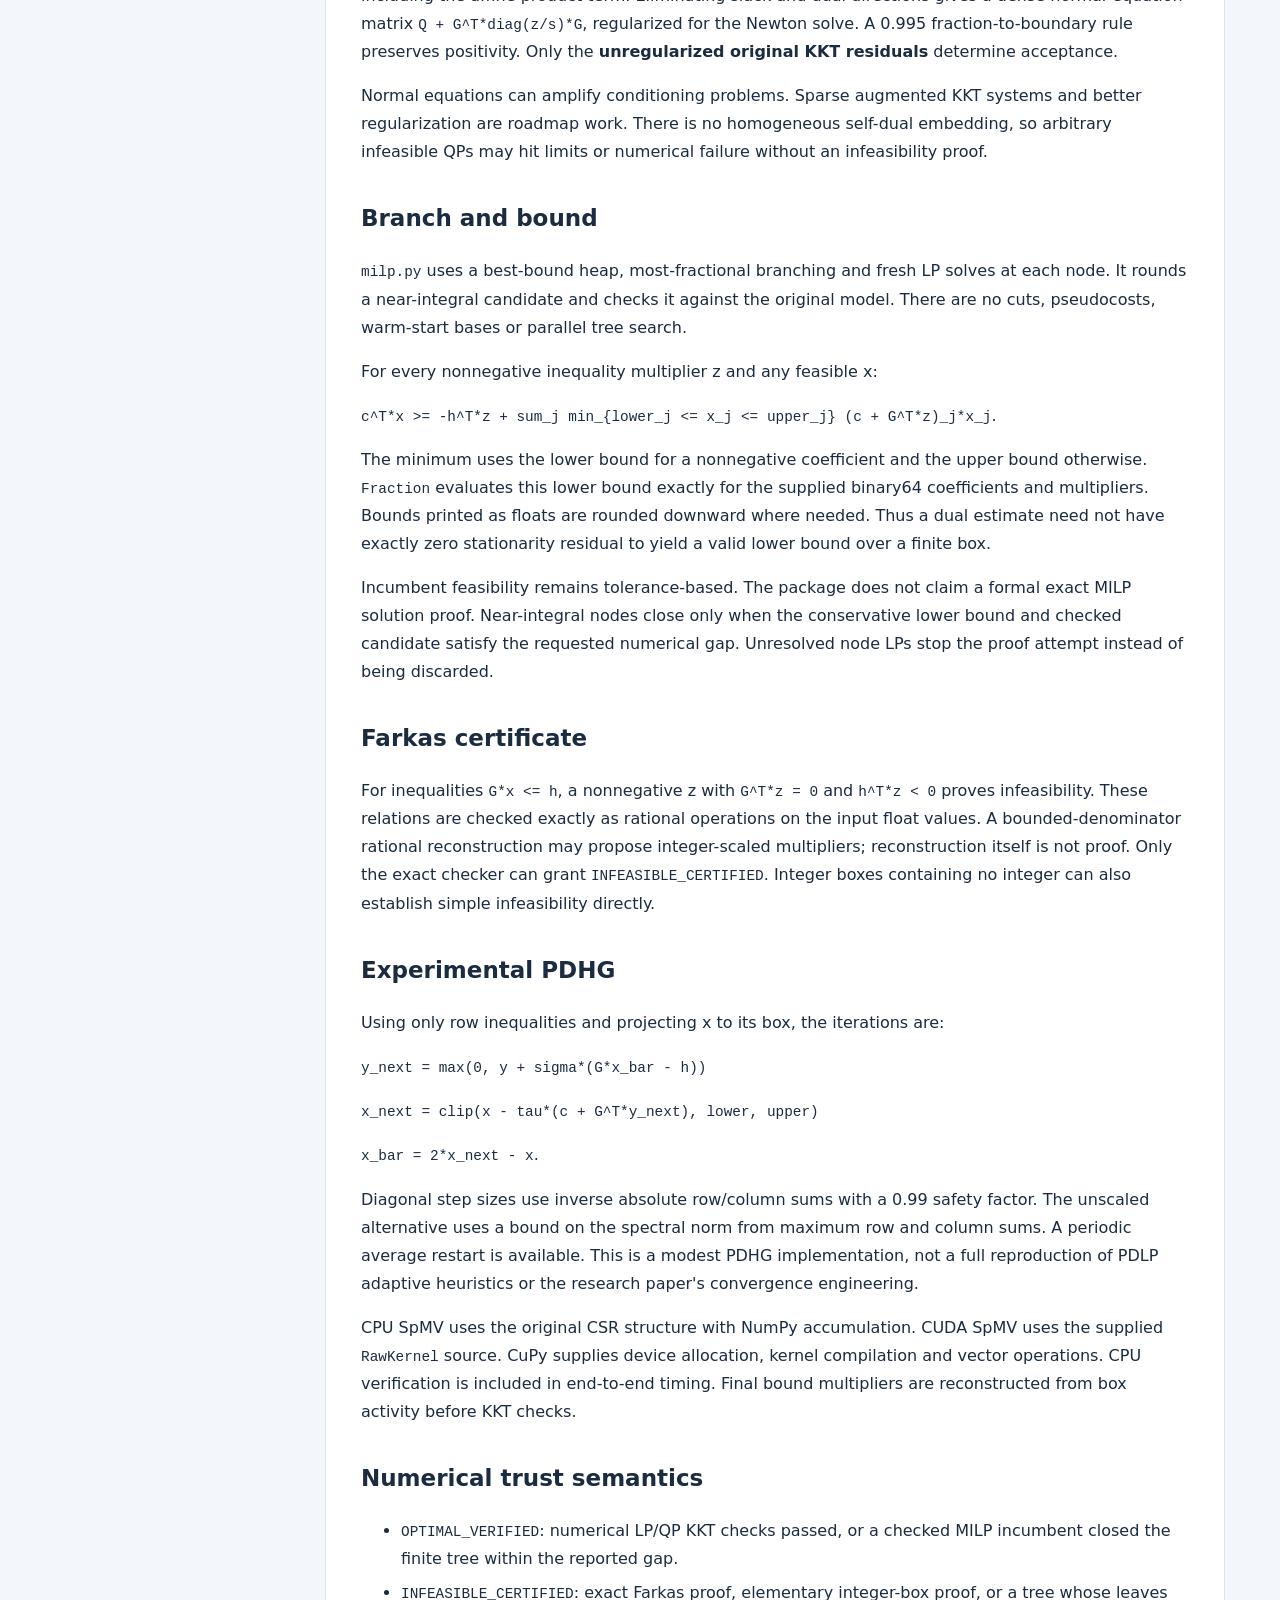
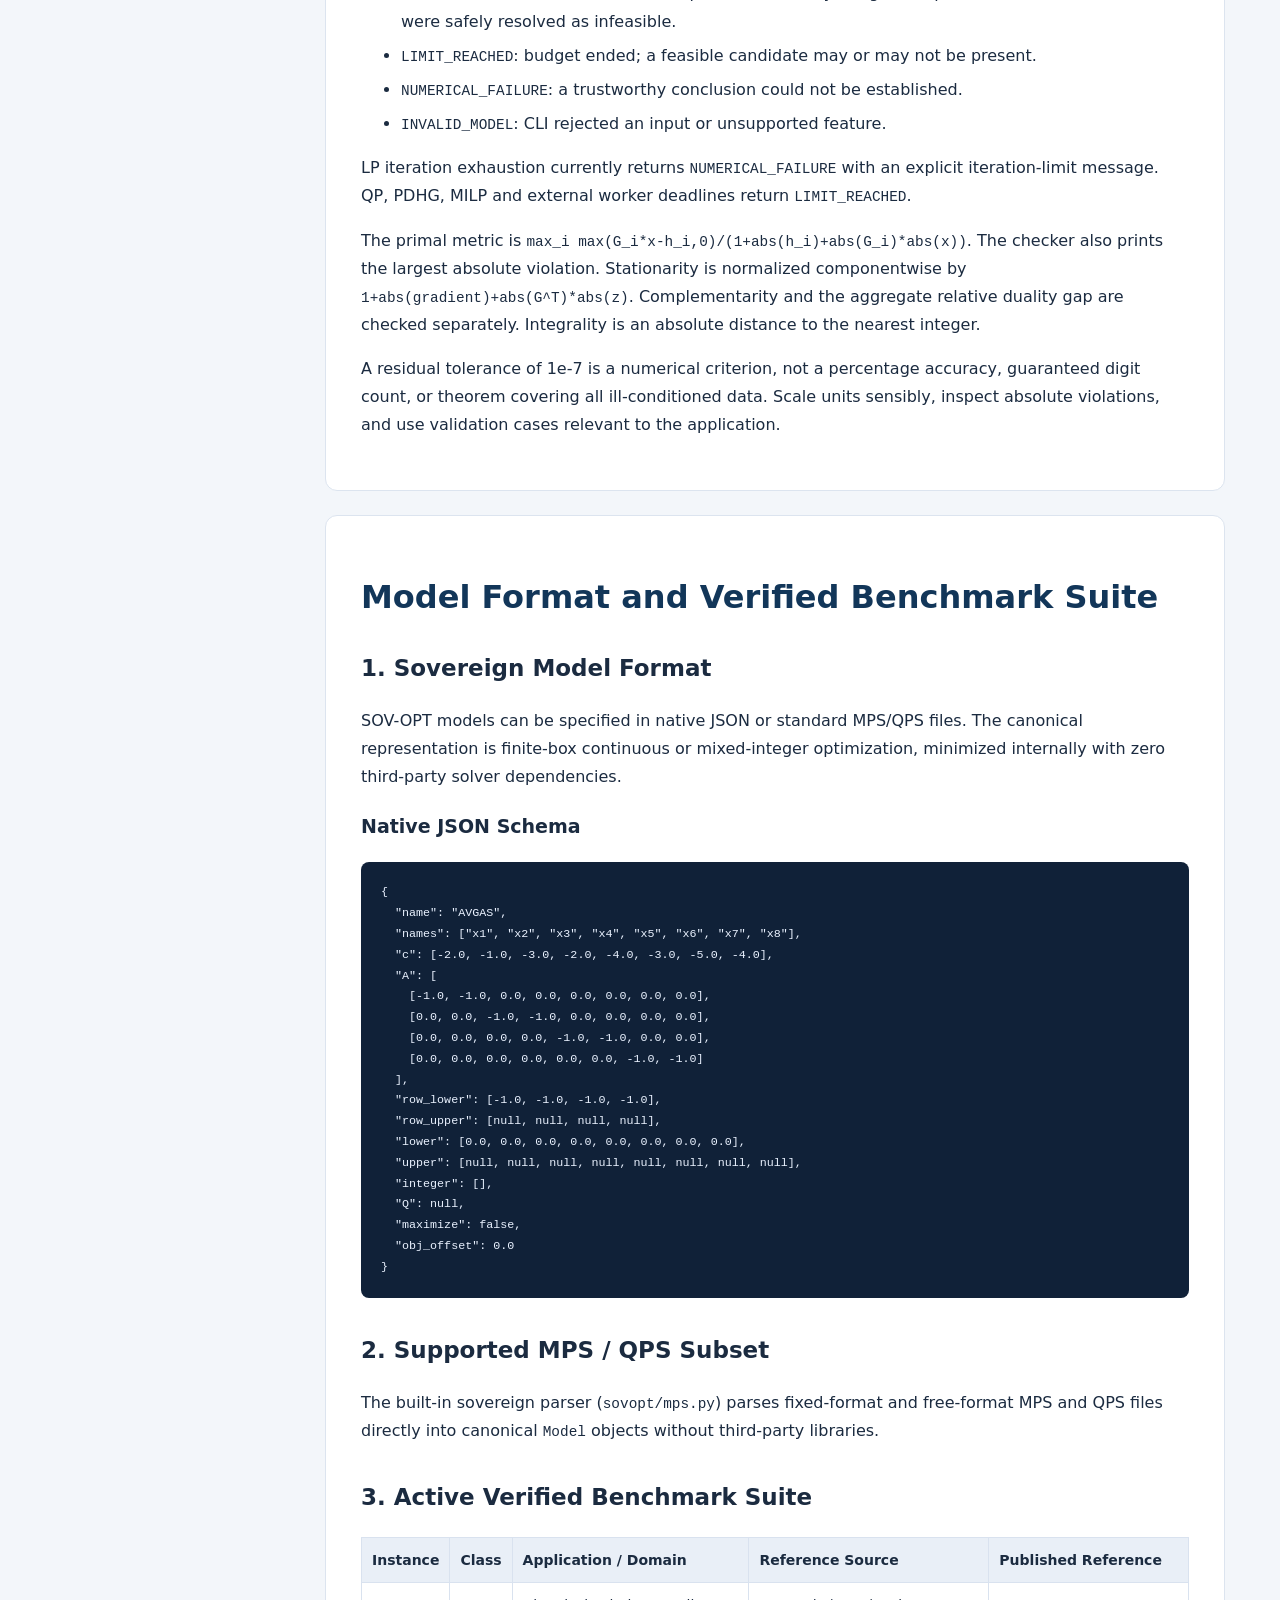
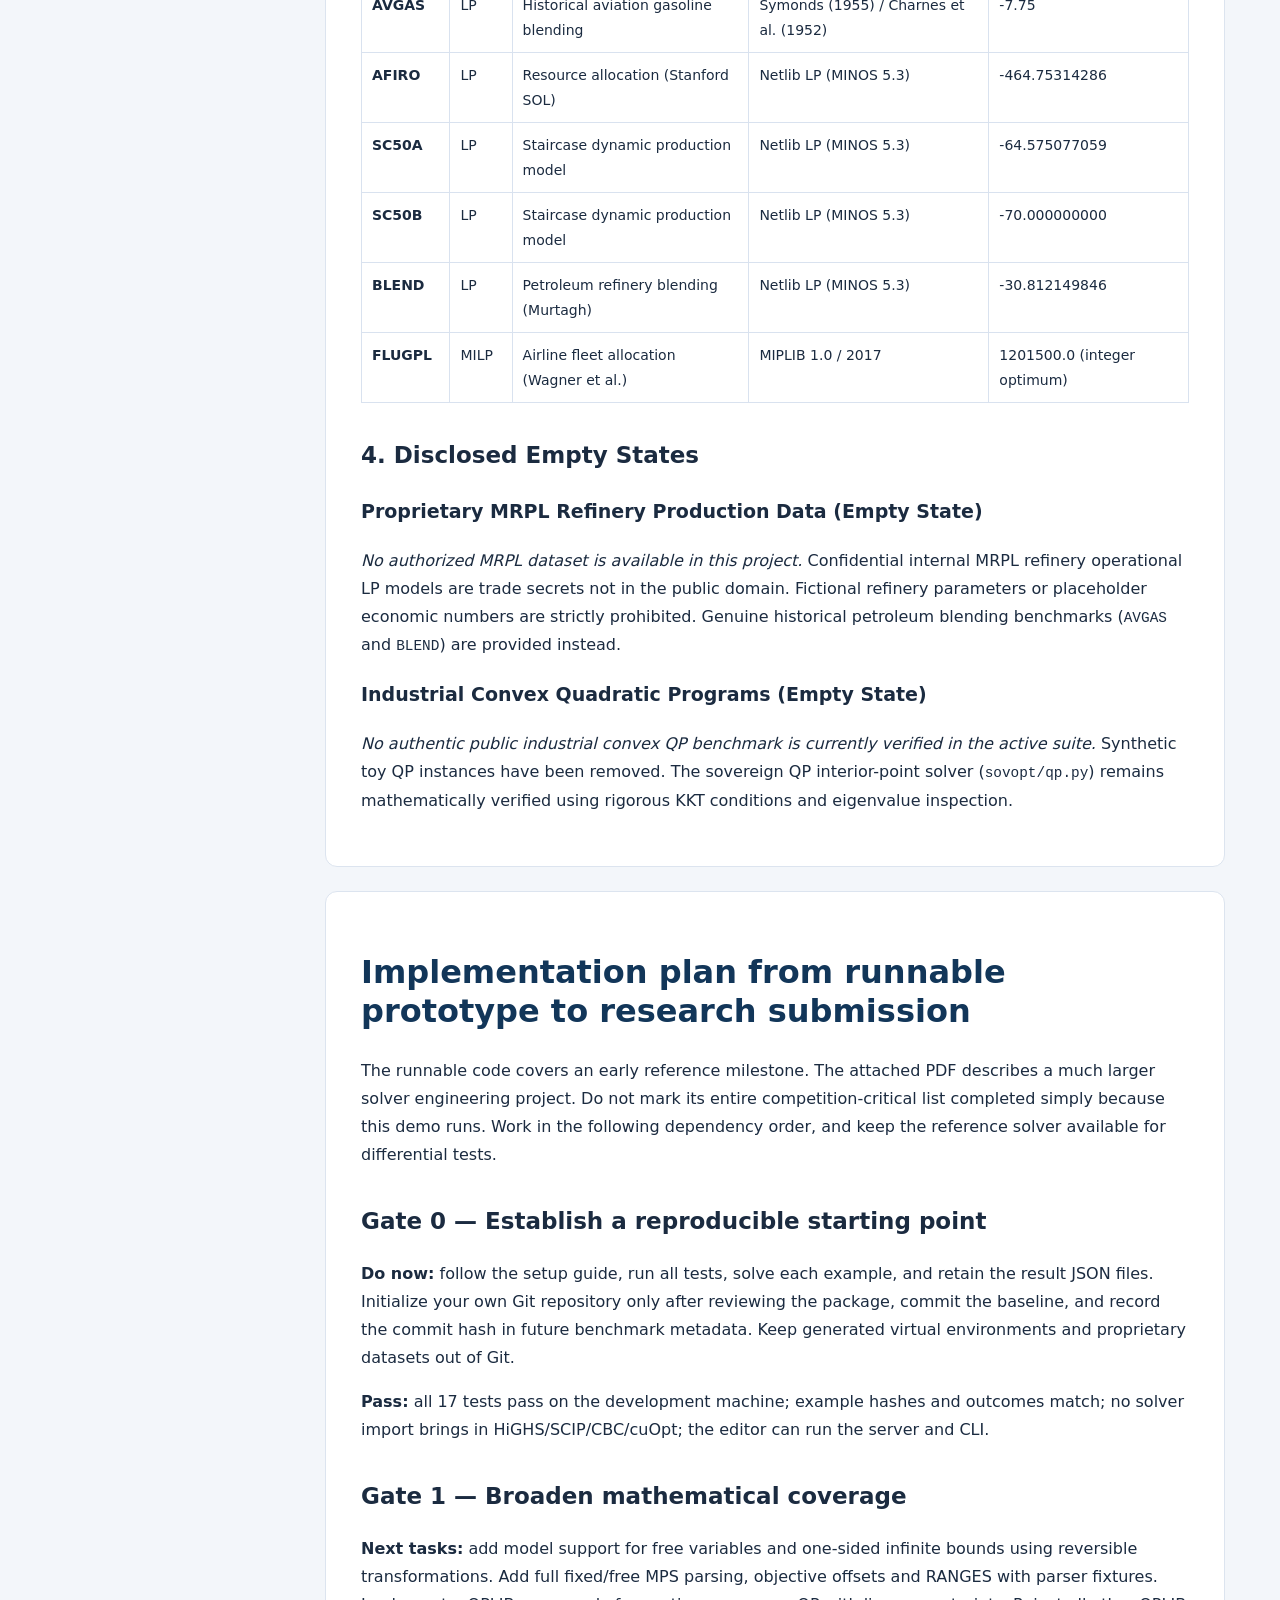
==== commit fc5b537d: "feat(milp): add warm-start pseudocost branch-and-bound engine" ====
--- a/START_HERE.html
+++ b/START_HERE.html
@@ -1,4 +1,4 @@
-<!doctype html><html lang="en"><head><meta charset="utf-8"><meta name="viewport" content="width=device-width,initial-scale=1"><title>SOV-OPT Complete Implementation Guide</title><style>*{box-sizing:border-box}body{margin:0;font:16px/1.75 system-ui,sans-serif;color:#1b2b40;background:#f3f6fa}aside{position:fixed;top:0;bottom:0;width:270px;padding:26px;background:#122238;color:#fff;overflow:auto}aside b{font-size:24px}aside p{font-size:13px;color:#c3d0e0}aside a{display:block;color:#d9e6f7;text-decoration:none;padding:9px 0;border-bottom:1px solid #33445a;font-size:13px;overflow-wrap:anywhere}main{margin-left:270px;max-width:1250px;padding:35px 55px}article{background:white;padding:35px;margin-bottom:24px;border:1px solid #dce4ef;border-radius:12px;scroll-margin-top:20px}h1{font-size:32px;line-height:1.2;color:#123659}h2{font-size:23px;margin-top:32px}h3{font-size:19px}a{color:#005a91}pre{overflow:auto;background:#102138;color:#eaf2ff;padding:20px;border-radius:8px;font-size:13px;line-height:1.6}code{font-family:ui-monospace,monospace;font-size:.9em}table{border-collapse:collapse;width:100%;font-size:14px;display:block;overflow:auto}th,td{border:1px solid #d9e2ef;padding:10px;text-align:left;vertical-align:top}th{background:#e9eff7}li{margin:6px 0}@media(max-width:800px){aside{position:static;width:100%}main{margin:0;padding:15px}article{padding:22px}h1{font-size:27px}}@media print{aside{display:none}main{margin:0;padding:0}article{border:0;break-before:page}pre{white-space:pre-wrap;background:#edf0f4;color:#111}}</style></head><body><aside><b>SOV—OPT</b><p>MRPL PS 26119<br>Code and implementation guide<br>Reference prototype 0.1.8</p><a href="#chapter0">README</a><a href="#chapter1">01 SETUP</a><a href="#chapter2">02 ARCHITECTURE AND MATH</a><a href="#chapter3">03 MODEL AND REFINERY</a><a href="#chapter4">04 IMPLEMENTATION PLAN</a><a href="#chapter5">05 GPU AND DEPLOYMENT</a><a href="#chapter6">06 BENCHMARKS</a><a href="#chapter7">07 REFERENCES</a><a href="#chapter8">ANTIGRAVITY PROMPT</a><a href="#chapter9">reports/VALIDATION</a></aside><main><article id="chapter0"><h1>SOV-OPT Reference Prototype for MRPL PS 26119</h1>
+<!doctype html><html lang="en"><head><meta charset="utf-8"><meta name="viewport" content="width=device-width,initial-scale=1"><title>SOV-OPT Complete Implementation Guide</title><style>*{box-sizing:border-box}body{margin:0;font:16px/1.75 system-ui,sans-serif;color:#1b2b40;background:#f3f6fa}aside{position:fixed;top:0;bottom:0;width:270px;padding:26px;background:#122238;color:#fff;overflow:auto}aside b{font-size:24px}aside p{font-size:13px;color:#c3d0e0}aside a{display:block;color:#d9e6f7;text-decoration:none;padding:9px 0;border-bottom:1px solid #33445a;font-size:13px;overflow-wrap:anywhere}main{margin-left:270px;max-width:1250px;padding:35px 55px}article{background:white;padding:35px;margin-bottom:24px;border:1px solid #dce4ef;border-radius:12px;scroll-margin-top:20px}h1{font-size:32px;line-height:1.2;color:#123659}h2{font-size:23px;margin-top:32px}h3{font-size:19px}a{color:#005a91}pre{overflow:auto;background:#102138;color:#eaf2ff;padding:20px;border-radius:8px;font-size:13px;line-height:1.6}code{font-family:ui-monospace,monospace;font-size:.9em}table{border-collapse:collapse;width:100%;font-size:14px;display:block;overflow:auto}th,td{border:1px solid #d9e2ef;padding:10px;text-align:left;vertical-align:top}th{background:#e9eff7}li{margin:6px 0}@media(max-width:800px){aside{position:static;width:100%}main{margin:0;padding:15px}article{padding:22px}h1{font-size:27px}}@media print{aside{display:none}main{margin:0;padding:0}article{border:0;break-before:page}pre{white-space:pre-wrap;background:#edf0f4;color:#111}}</style></head><body><aside><b>SOV—OPT</b><p>MRPL PS 26119<br>Code and implementation guide<br>Reference prototype 0.2.0</p><a href="#chapter0">README</a><a href="#chapter1">01 SETUP</a><a href="#chapter2">02 ARCHITECTURE AND MATH</a><a href="#chapter3">03 MODEL AND REFINERY</a><a href="#chapter4">04 IMPLEMENTATION PLAN</a><a href="#chapter5">05 GPU AND DEPLOYMENT</a><a href="#chapter6">06 BENCHMARKS</a><a href="#chapter7">07 REFERENCES</a><a href="#chapter8">ANTIGRAVITY PROMPT</a><a href="#chapter9">reports/VALIDATION</a></aside><main><article id="chapter0"><h1>SOV-OPT Reference Prototype for MRPL PS 26119</h1>
 <p>Start with <strong>START_HERE.html</strong> or <strong>README.md</strong>. This repository contains a working, reproducible numerical optimization research prototype developed for MRPL SIH Problem Statement 26119.</p>
 <p><strong>Scope:</strong> A finite-box continuous and mixed-integer numerical optimization engine built from first principles. It uses dense revised simplex with exact rational dual and Farkas certification, branch-and-bound with exact rational lower bounding, and interior-point QP. Zero third-party optimization libraries (HiGHS, SCIP, CBC, OR-Tools, CVXPY, PuLP, Gurobi, CPLEX, cuOpt) are imported in the solver core.</p>
 <p>All models in the active suite are authentic, public benchmarks from authoritative sources (Netlib LP, MIPLIB, and published operations research literature).</p>
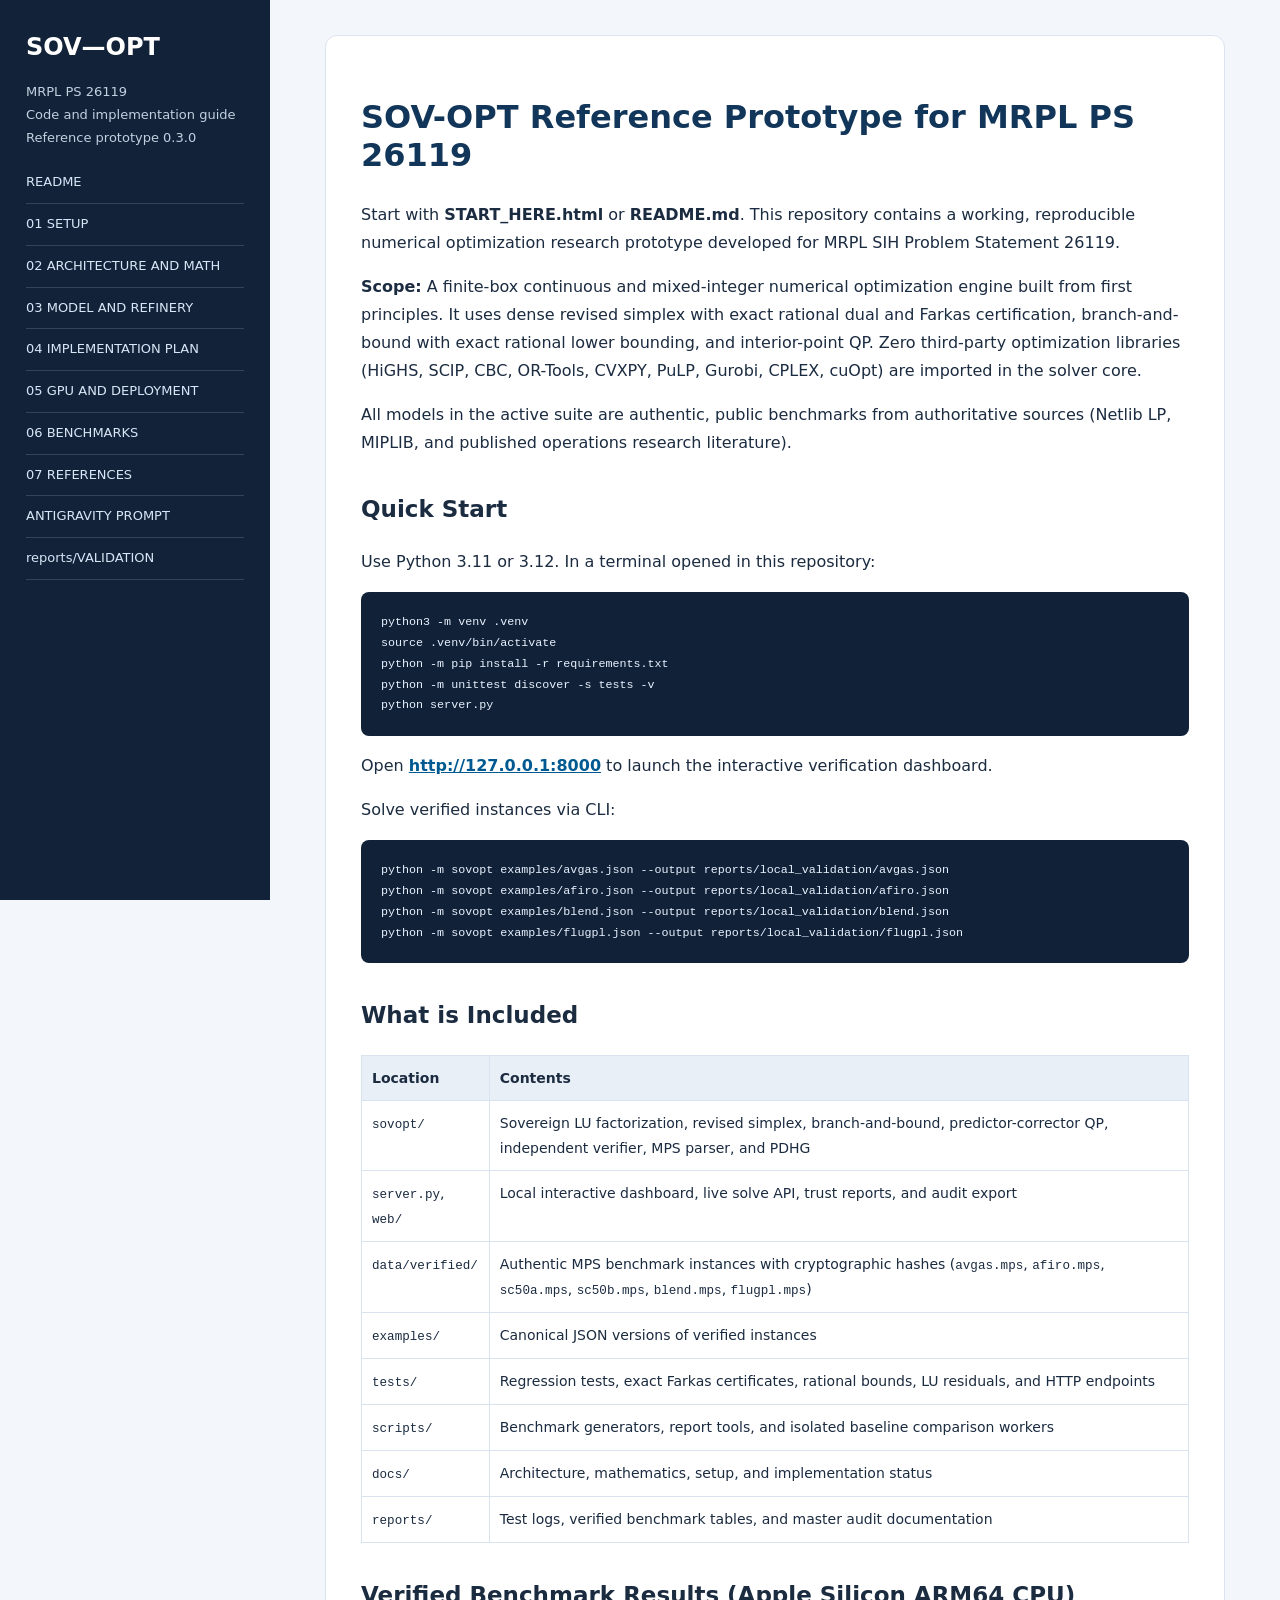
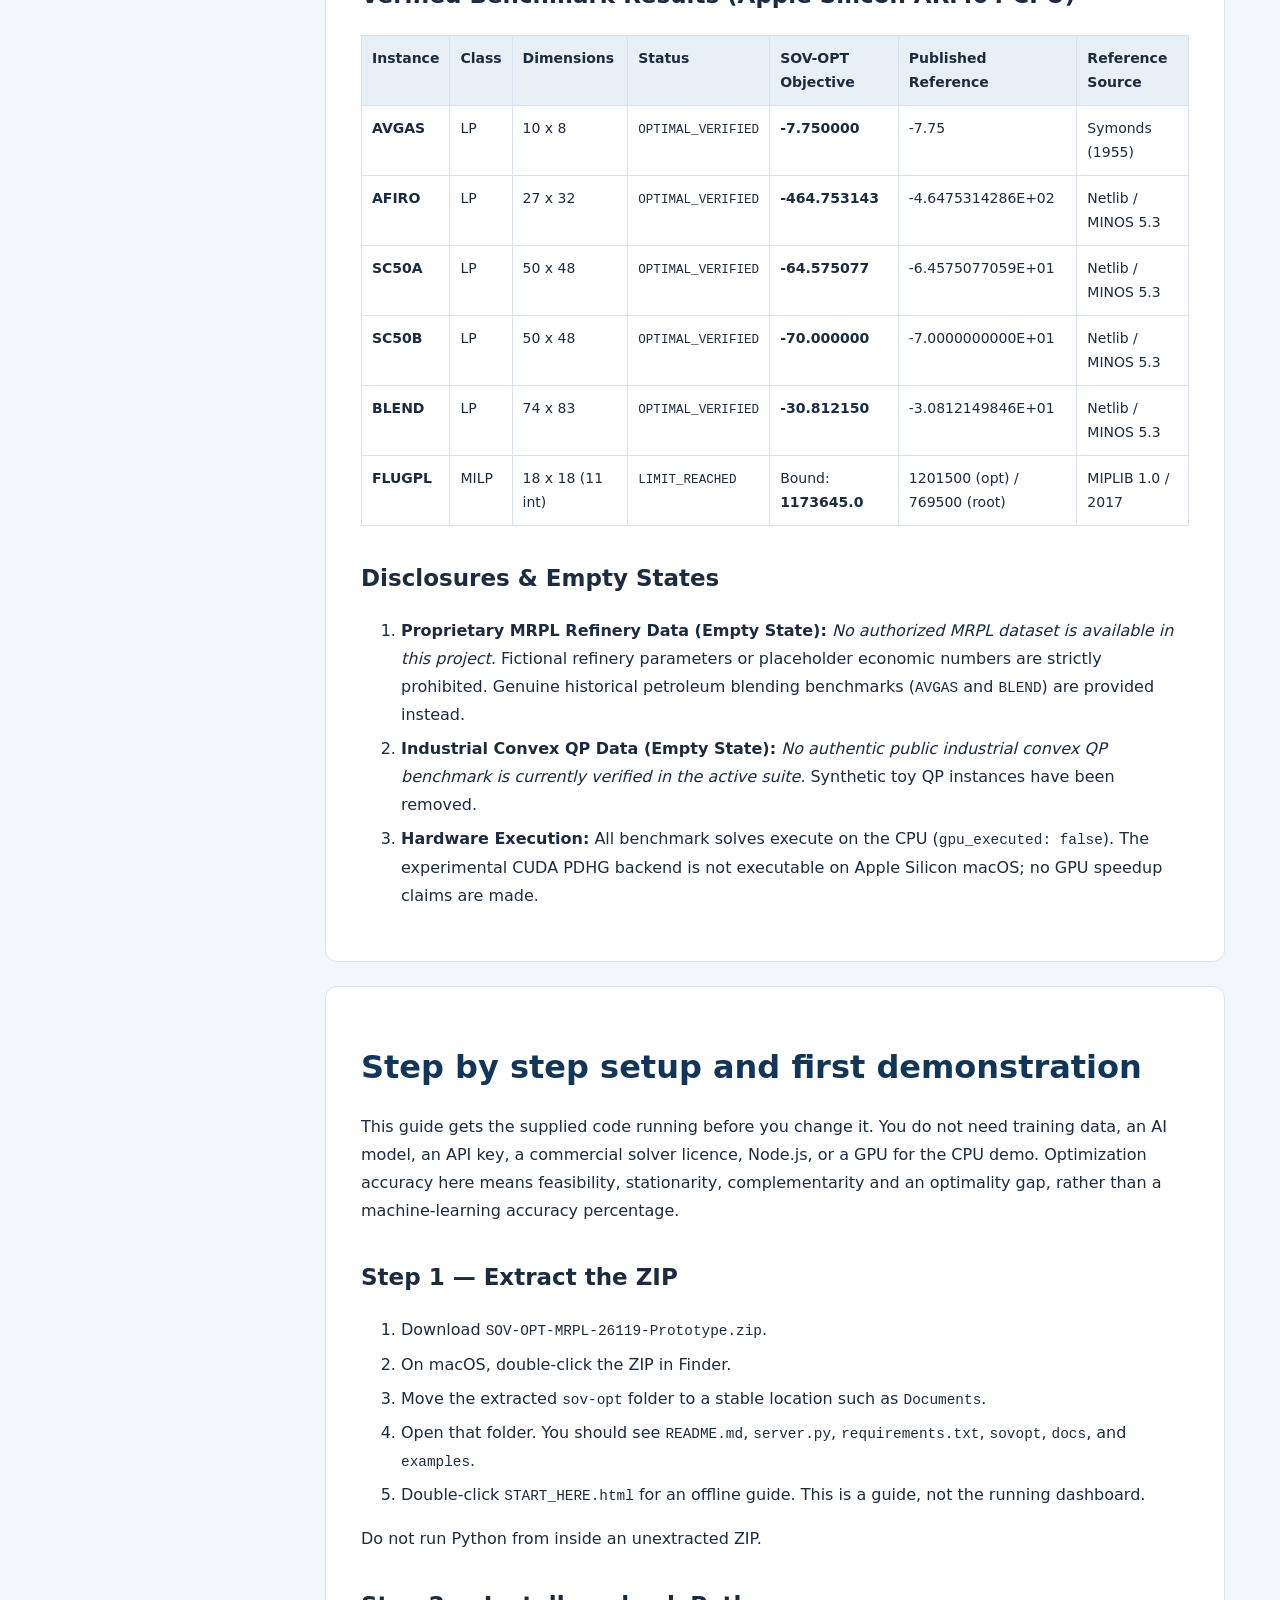
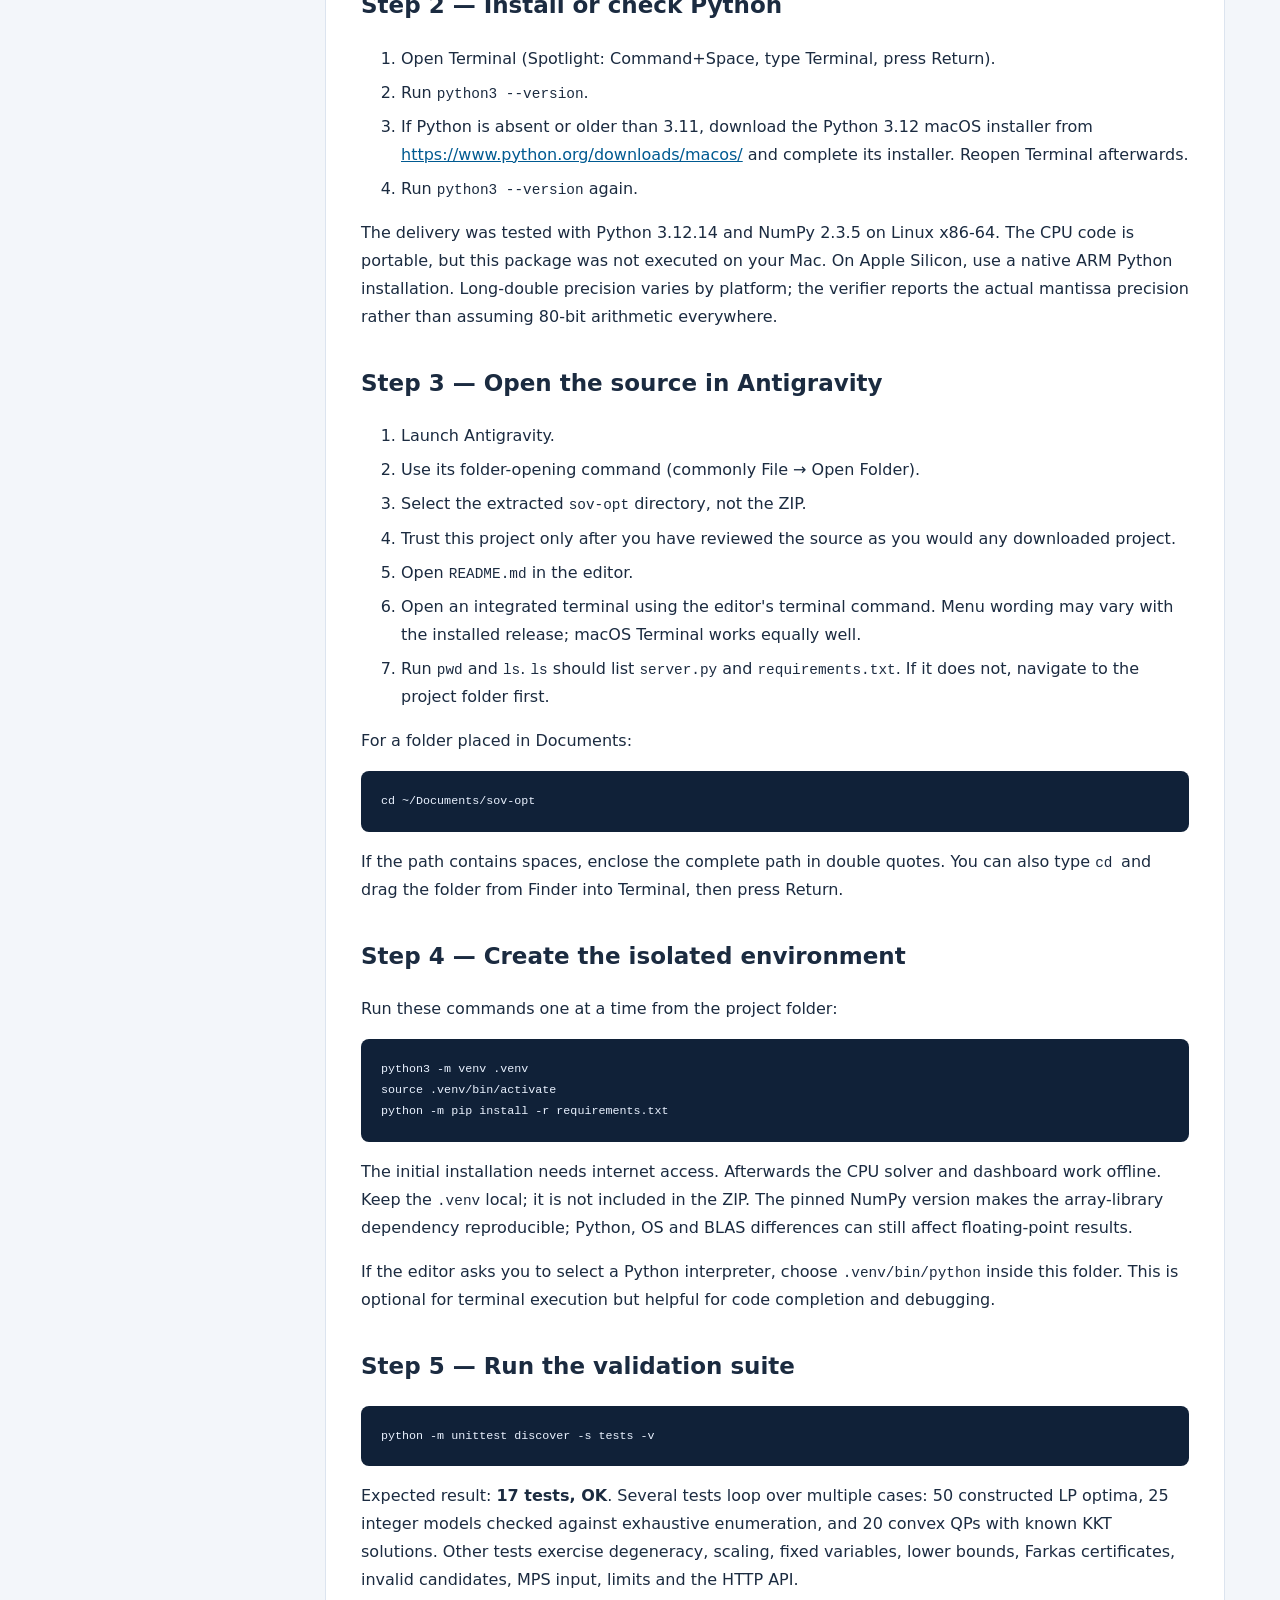
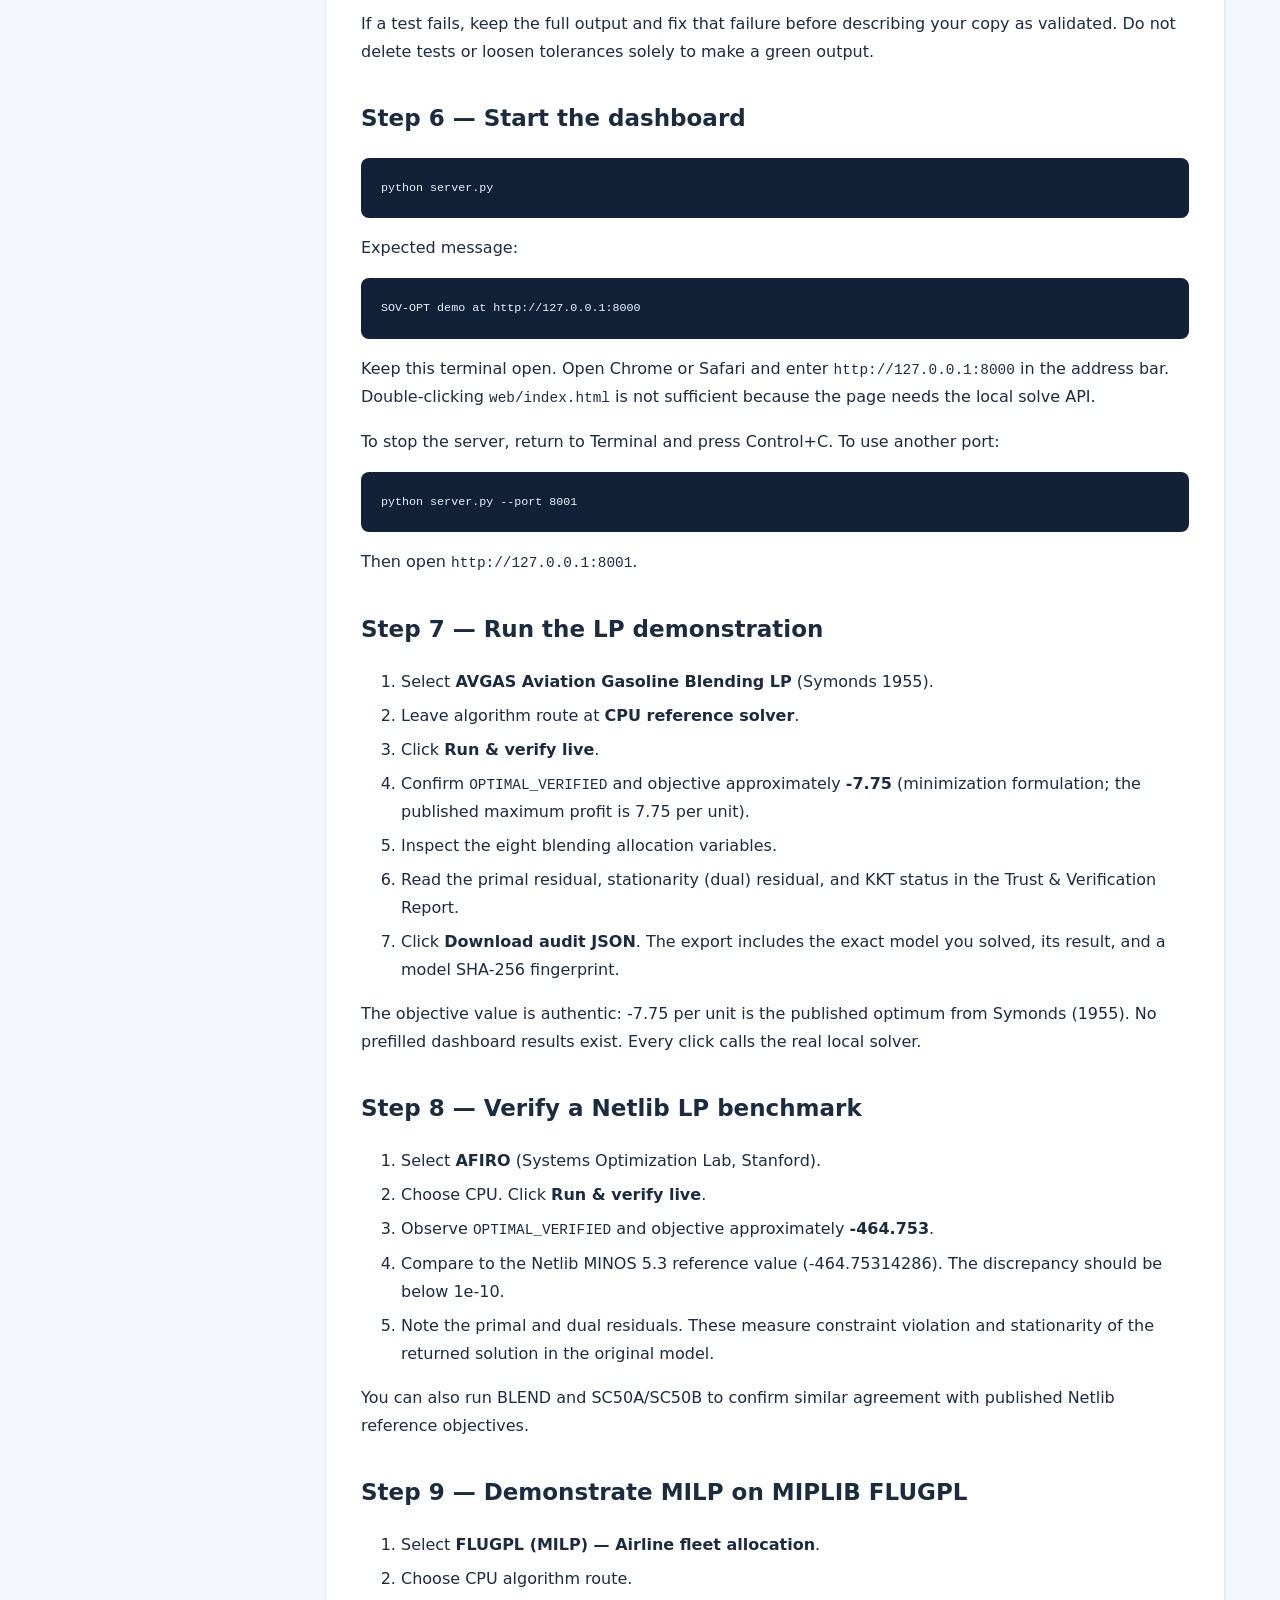
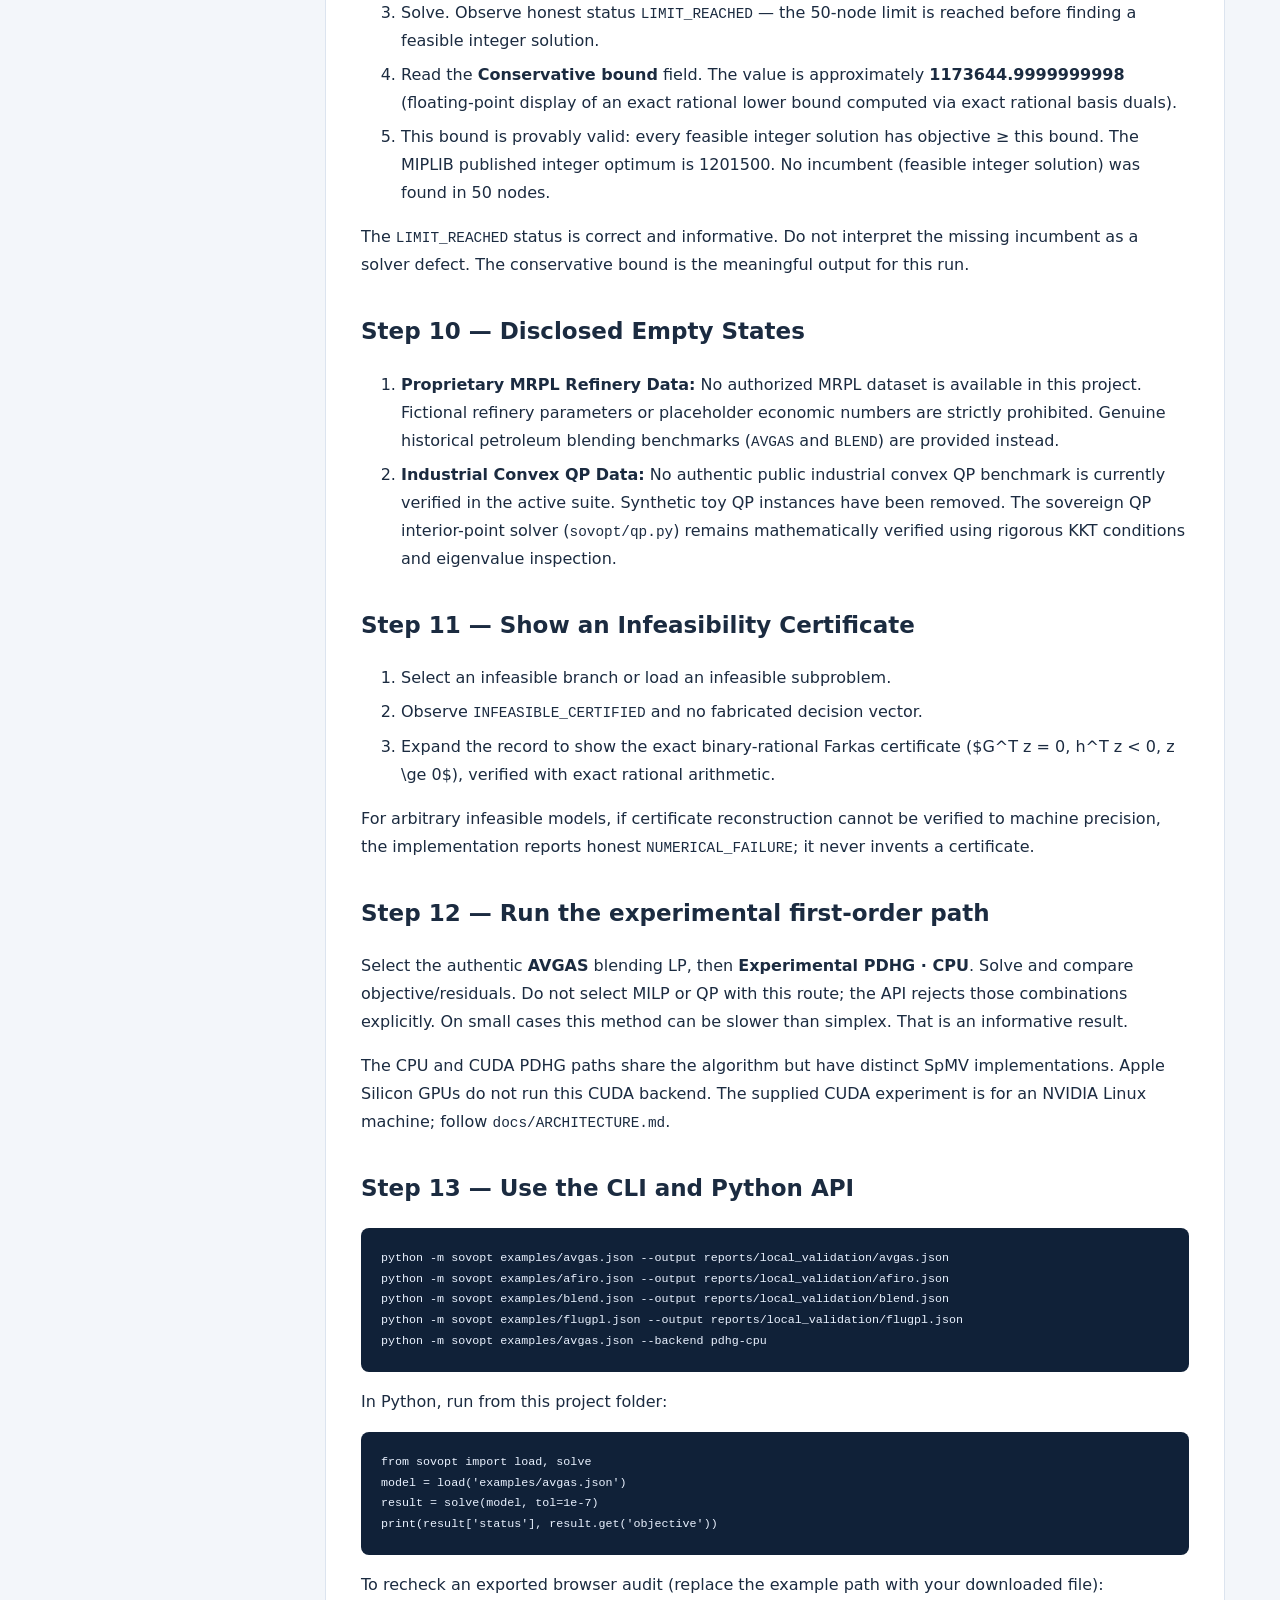
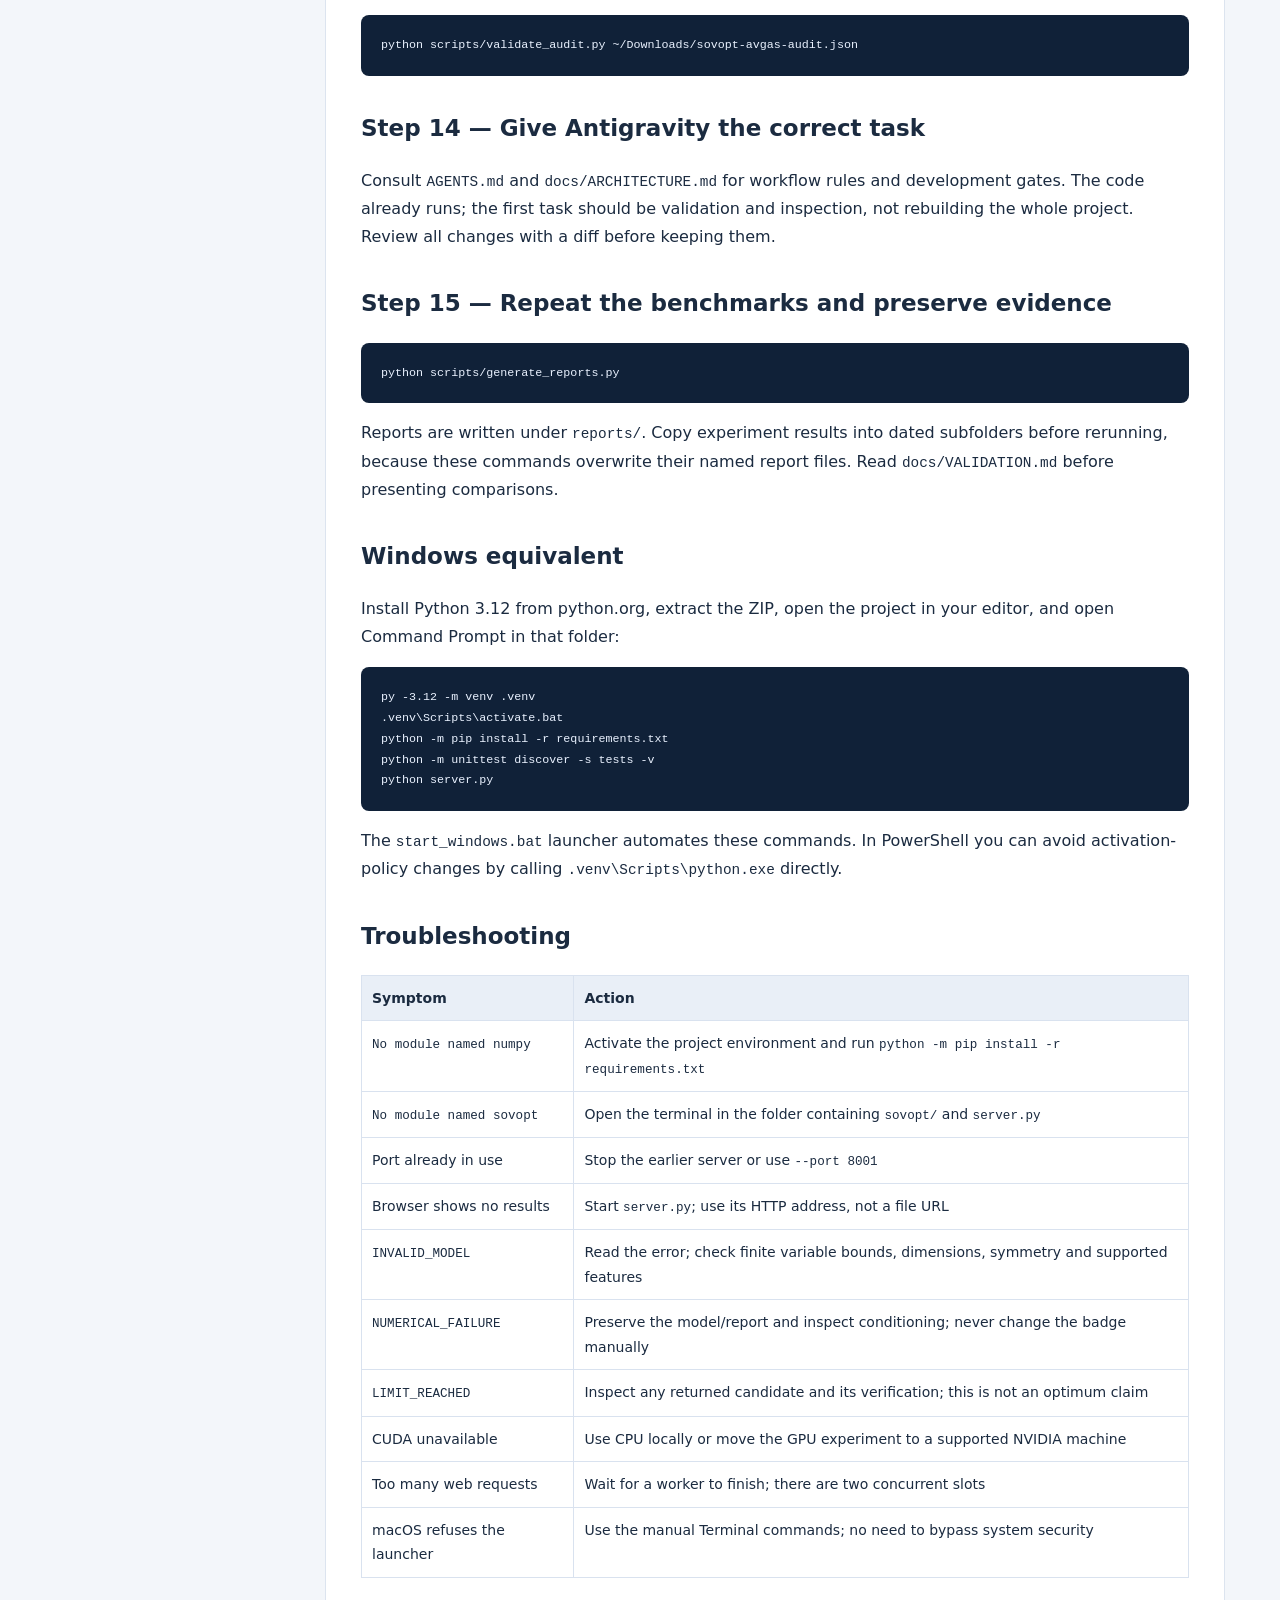
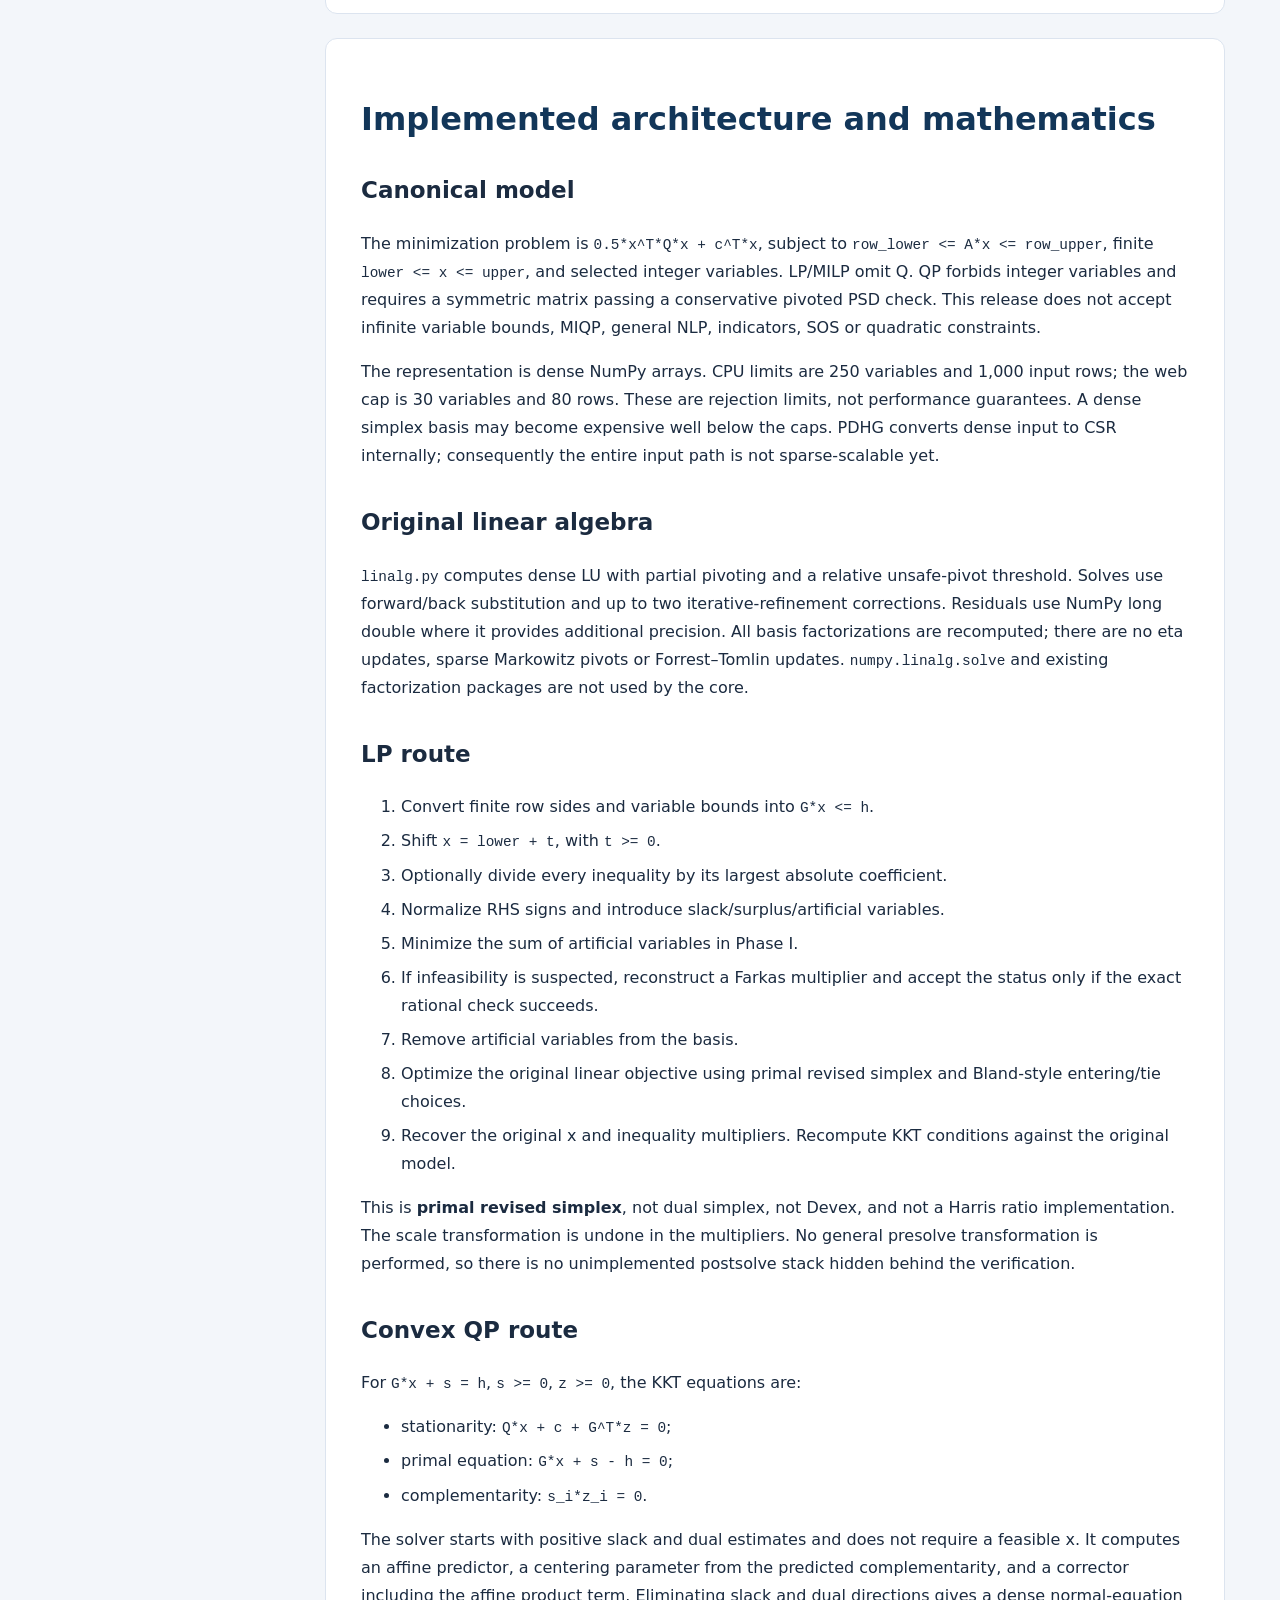
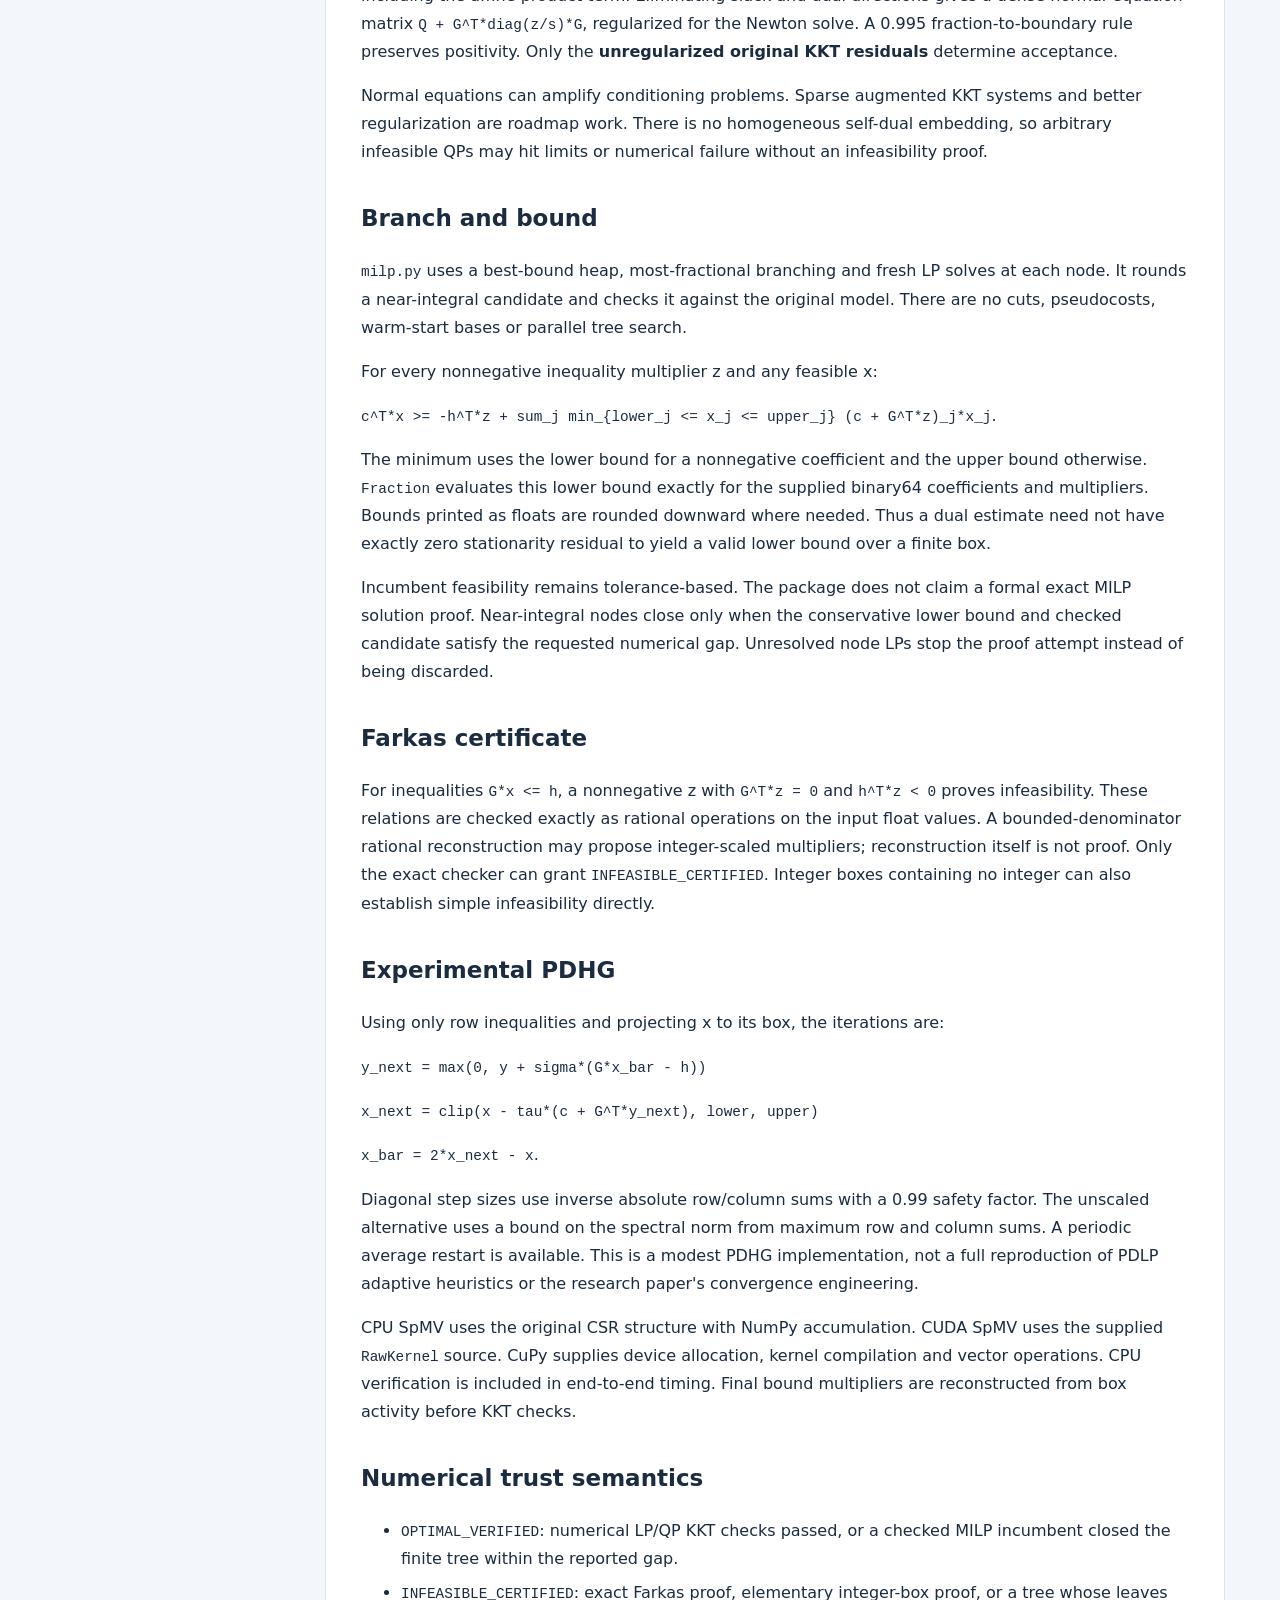
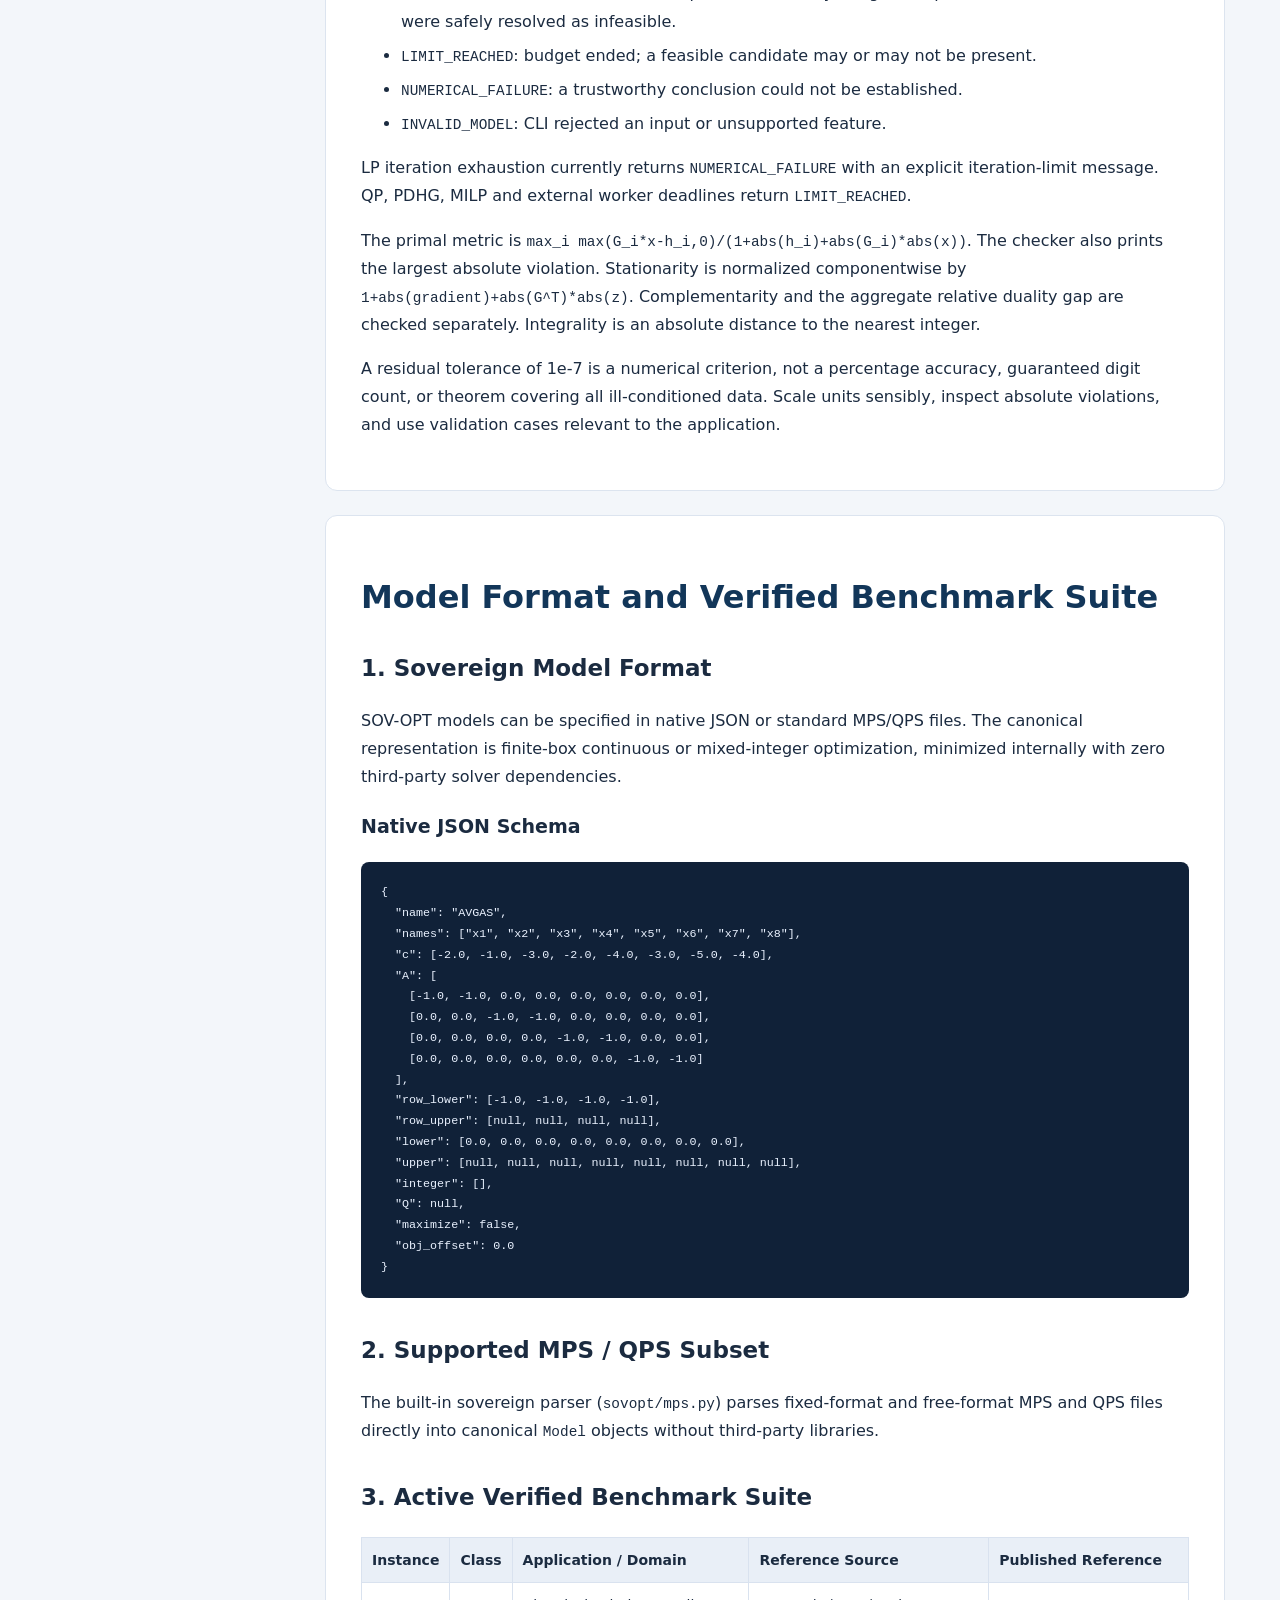
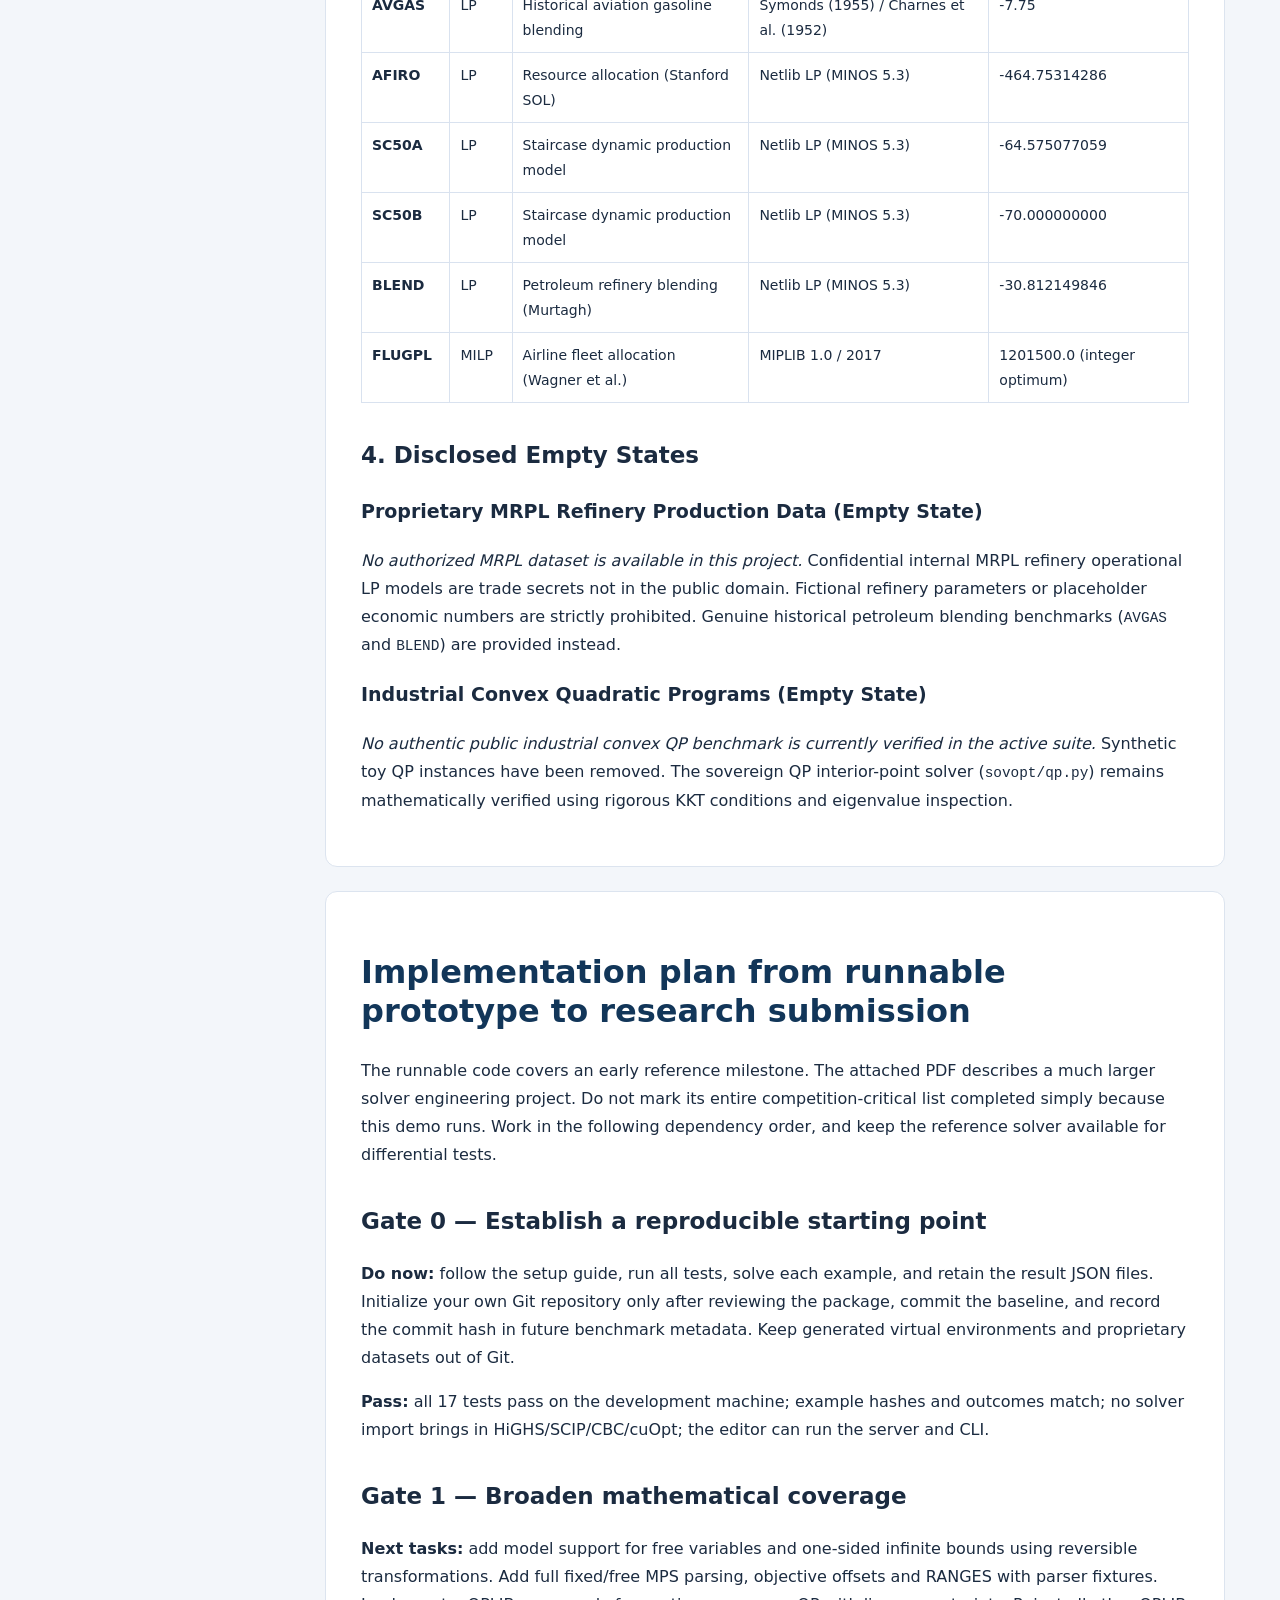
==== commit 1f5969d4: "feat(benchmarks): add QPLIB support and frozen public benchmark suites" ====
--- a/START_HERE.html
+++ b/START_HERE.html
@@ -1,4 +1,4 @@
-<!doctype html><html lang="en"><head><meta charset="utf-8"><meta name="viewport" content="width=device-width,initial-scale=1"><title>SOV-OPT Complete Implementation Guide</title><style>*{box-sizing:border-box}body{margin:0;font:16px/1.75 system-ui,sans-serif;color:#1b2b40;background:#f3f6fa}aside{position:fixed;top:0;bottom:0;width:270px;padding:26px;background:#122238;color:#fff;overflow:auto}aside b{font-size:24px}aside p{font-size:13px;color:#c3d0e0}aside a{display:block;color:#d9e6f7;text-decoration:none;padding:9px 0;border-bottom:1px solid #33445a;font-size:13px;overflow-wrap:anywhere}main{margin-left:270px;max-width:1250px;padding:35px 55px}article{background:white;padding:35px;margin-bottom:24px;border:1px solid #dce4ef;border-radius:12px;scroll-margin-top:20px}h1{font-size:32px;line-height:1.2;color:#123659}h2{font-size:23px;margin-top:32px}h3{font-size:19px}a{color:#005a91}pre{overflow:auto;background:#102138;color:#eaf2ff;padding:20px;border-radius:8px;font-size:13px;line-height:1.6}code{font-family:ui-monospace,monospace;font-size:.9em}table{border-collapse:collapse;width:100%;font-size:14px;display:block;overflow:auto}th,td{border:1px solid #d9e2ef;padding:10px;text-align:left;vertical-align:top}th{background:#e9eff7}li{margin:6px 0}@media(max-width:800px){aside{position:static;width:100%}main{margin:0;padding:15px}article{padding:22px}h1{font-size:27px}}@media print{aside{display:none}main{margin:0;padding:0}article{border:0;break-before:page}pre{white-space:pre-wrap;background:#edf0f4;color:#111}}</style></head><body><aside><b>SOV—OPT</b><p>MRPL PS 26119<br>Code and implementation guide<br>Reference prototype 0.2.0</p><a href="#chapter0">README</a><a href="#chapter1">01 SETUP</a><a href="#chapter2">02 ARCHITECTURE AND MATH</a><a href="#chapter3">03 MODEL AND REFINERY</a><a href="#chapter4">04 IMPLEMENTATION PLAN</a><a href="#chapter5">05 GPU AND DEPLOYMENT</a><a href="#chapter6">06 BENCHMARKS</a><a href="#chapter7">07 REFERENCES</a><a href="#chapter8">ANTIGRAVITY PROMPT</a><a href="#chapter9">reports/VALIDATION</a></aside><main><article id="chapter0"><h1>SOV-OPT Reference Prototype for MRPL PS 26119</h1>
+<!doctype html><html lang="en"><head><meta charset="utf-8"><meta name="viewport" content="width=device-width,initial-scale=1"><title>SOV-OPT Complete Implementation Guide</title><style>*{box-sizing:border-box}body{margin:0;font:16px/1.75 system-ui,sans-serif;color:#1b2b40;background:#f3f6fa}aside{position:fixed;top:0;bottom:0;width:270px;padding:26px;background:#122238;color:#fff;overflow:auto}aside b{font-size:24px}aside p{font-size:13px;color:#c3d0e0}aside a{display:block;color:#d9e6f7;text-decoration:none;padding:9px 0;border-bottom:1px solid #33445a;font-size:13px;overflow-wrap:anywhere}main{margin-left:270px;max-width:1250px;padding:35px 55px}article{background:white;padding:35px;margin-bottom:24px;border:1px solid #dce4ef;border-radius:12px;scroll-margin-top:20px}h1{font-size:32px;line-height:1.2;color:#123659}h2{font-size:23px;margin-top:32px}h3{font-size:19px}a{color:#005a91}pre{overflow:auto;background:#102138;color:#eaf2ff;padding:20px;border-radius:8px;font-size:13px;line-height:1.6}code{font-family:ui-monospace,monospace;font-size:.9em}table{border-collapse:collapse;width:100%;font-size:14px;display:block;overflow:auto}th,td{border:1px solid #d9e2ef;padding:10px;text-align:left;vertical-align:top}th{background:#e9eff7}li{margin:6px 0}@media(max-width:800px){aside{position:static;width:100%}main{margin:0;padding:15px}article{padding:22px}h1{font-size:27px}}@media print{aside{display:none}main{margin:0;padding:0}article{border:0;break-before:page}pre{white-space:pre-wrap;background:#edf0f4;color:#111}}</style></head><body><aside><b>SOV—OPT</b><p>MRPL PS 26119<br>Code and implementation guide<br>Reference prototype 0.3.0</p><a href="#chapter0">README</a><a href="#chapter1">01 SETUP</a><a href="#chapter2">02 ARCHITECTURE AND MATH</a><a href="#chapter3">03 MODEL AND REFINERY</a><a href="#chapter4">04 IMPLEMENTATION PLAN</a><a href="#chapter5">05 GPU AND DEPLOYMENT</a><a href="#chapter6">06 BENCHMARKS</a><a href="#chapter7">07 REFERENCES</a><a href="#chapter8">ANTIGRAVITY PROMPT</a><a href="#chapter9">reports/VALIDATION</a></aside><main><article id="chapter0"><h1>SOV-OPT Reference Prototype for MRPL PS 26119</h1>
 <p>Start with <strong>START_HERE.html</strong> or <strong>README.md</strong>. This repository contains a working, reproducible numerical optimization research prototype developed for MRPL SIH Problem Statement 26119.</p>
 <p><strong>Scope:</strong> A finite-box continuous and mixed-integer numerical optimization engine built from first principles. It uses dense revised simplex with exact rational dual and Farkas certification, branch-and-bound with exact rational lower bounding, and interior-point QP. Zero third-party optimization libraries (HiGHS, SCIP, CBC, OR-Tools, CVXPY, PuLP, Gurobi, CPLEX, cuOpt) are imported in the solver core.</p>
 <p>All models in the active suite are authentic, public benchmarks from authoritative sources (Netlib LP, MIPLIB, and published operations research literature).</p>
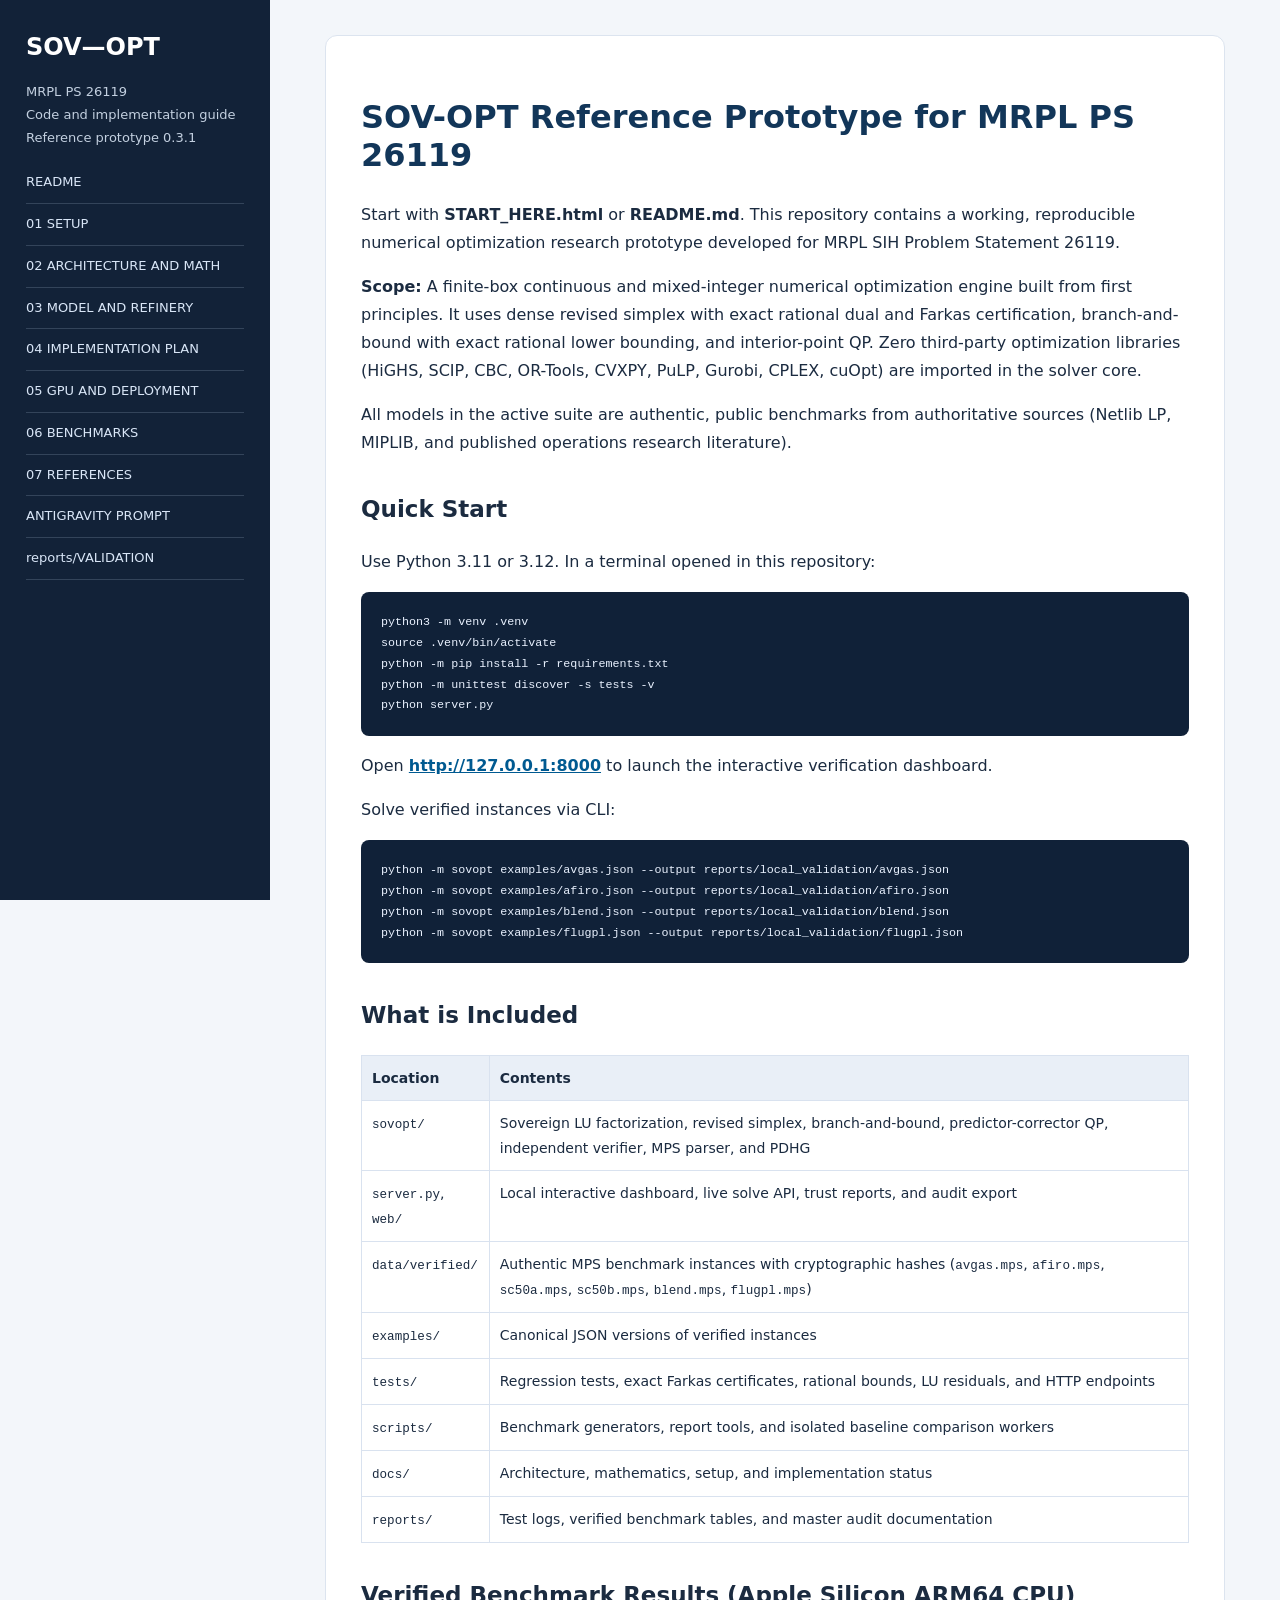
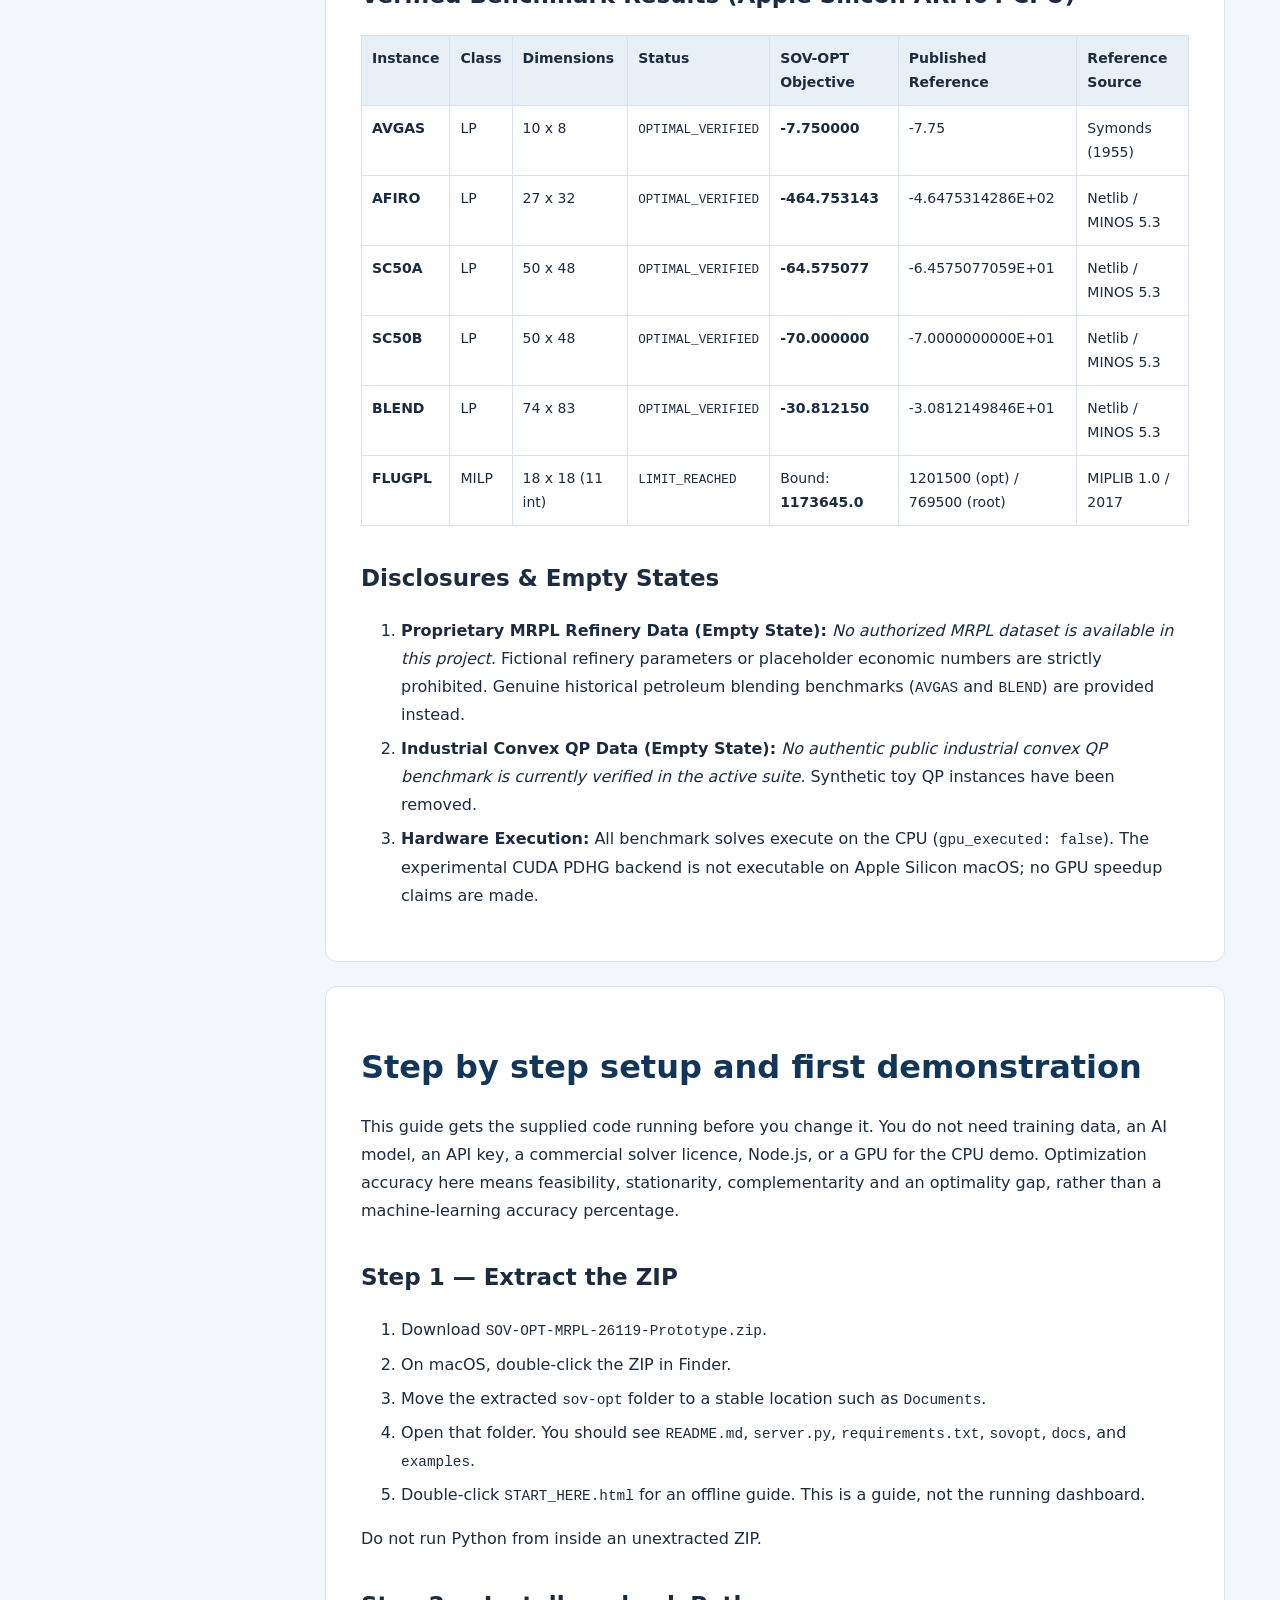
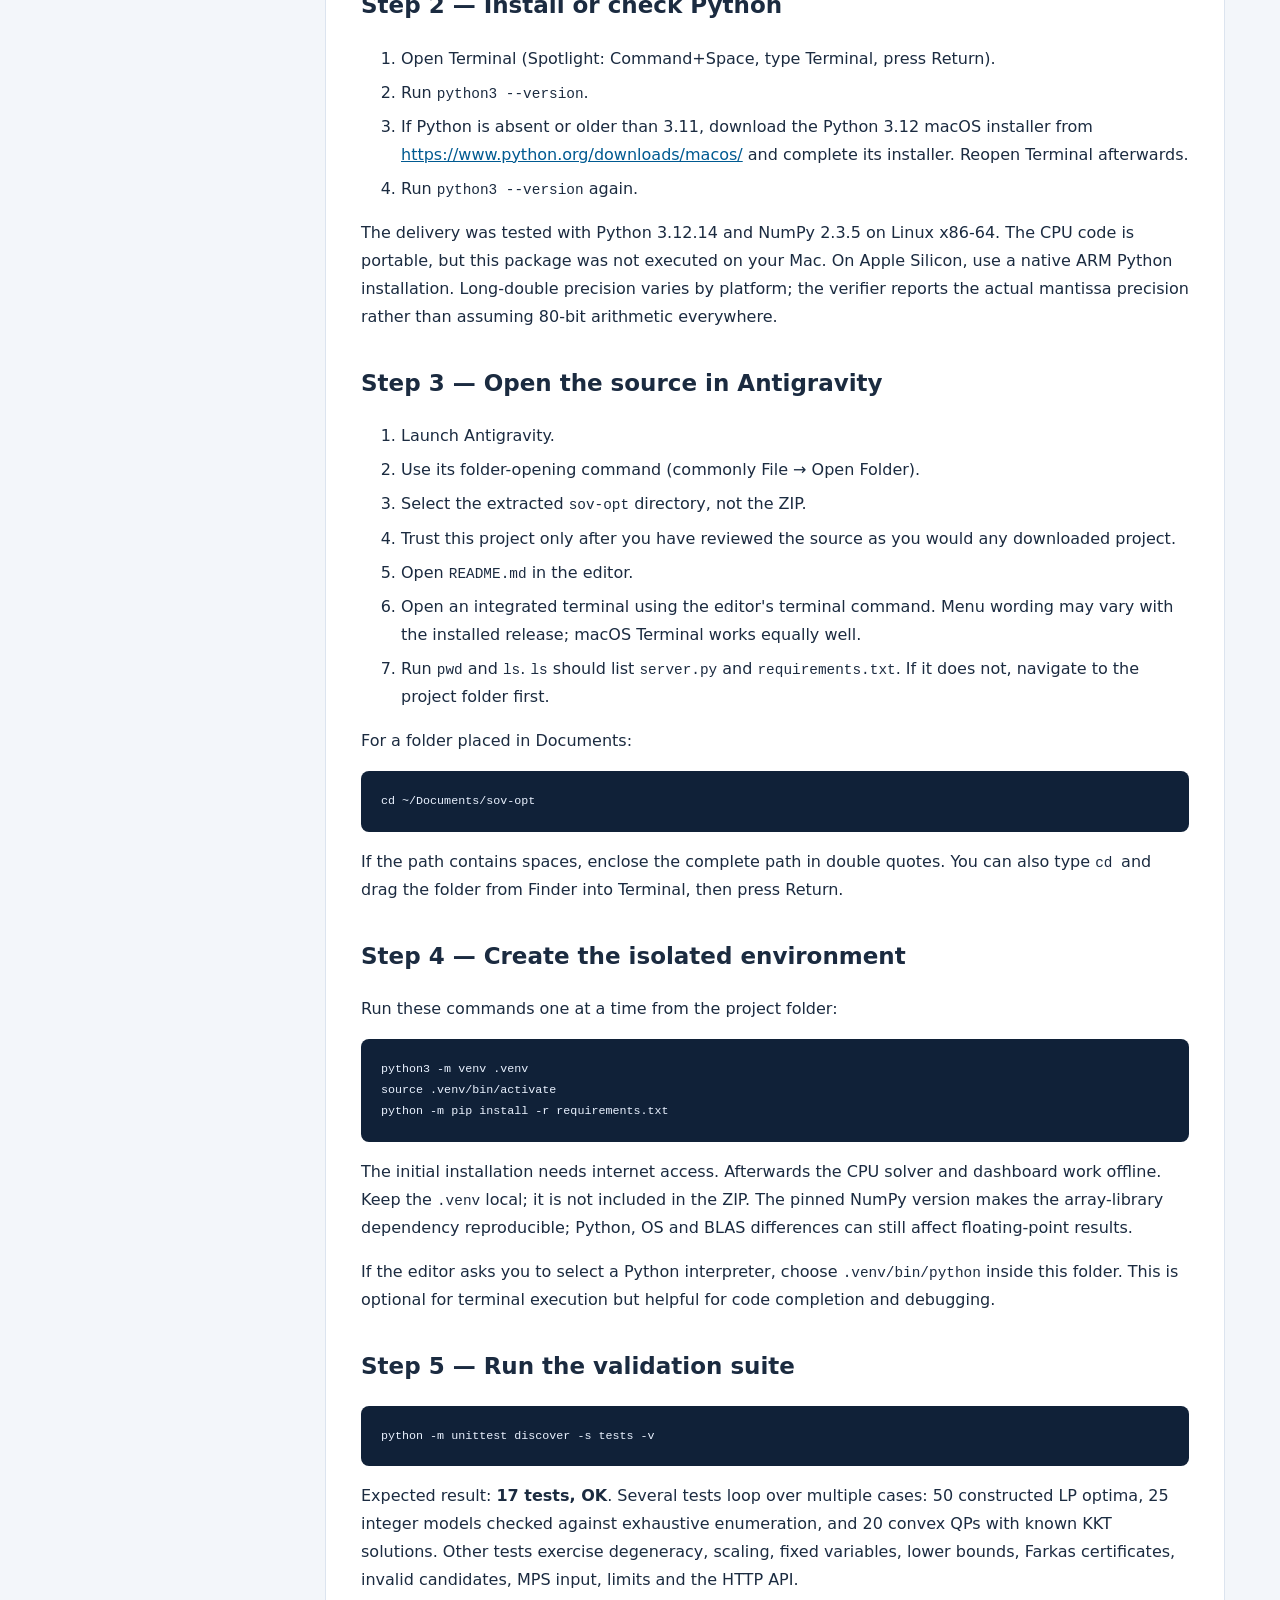
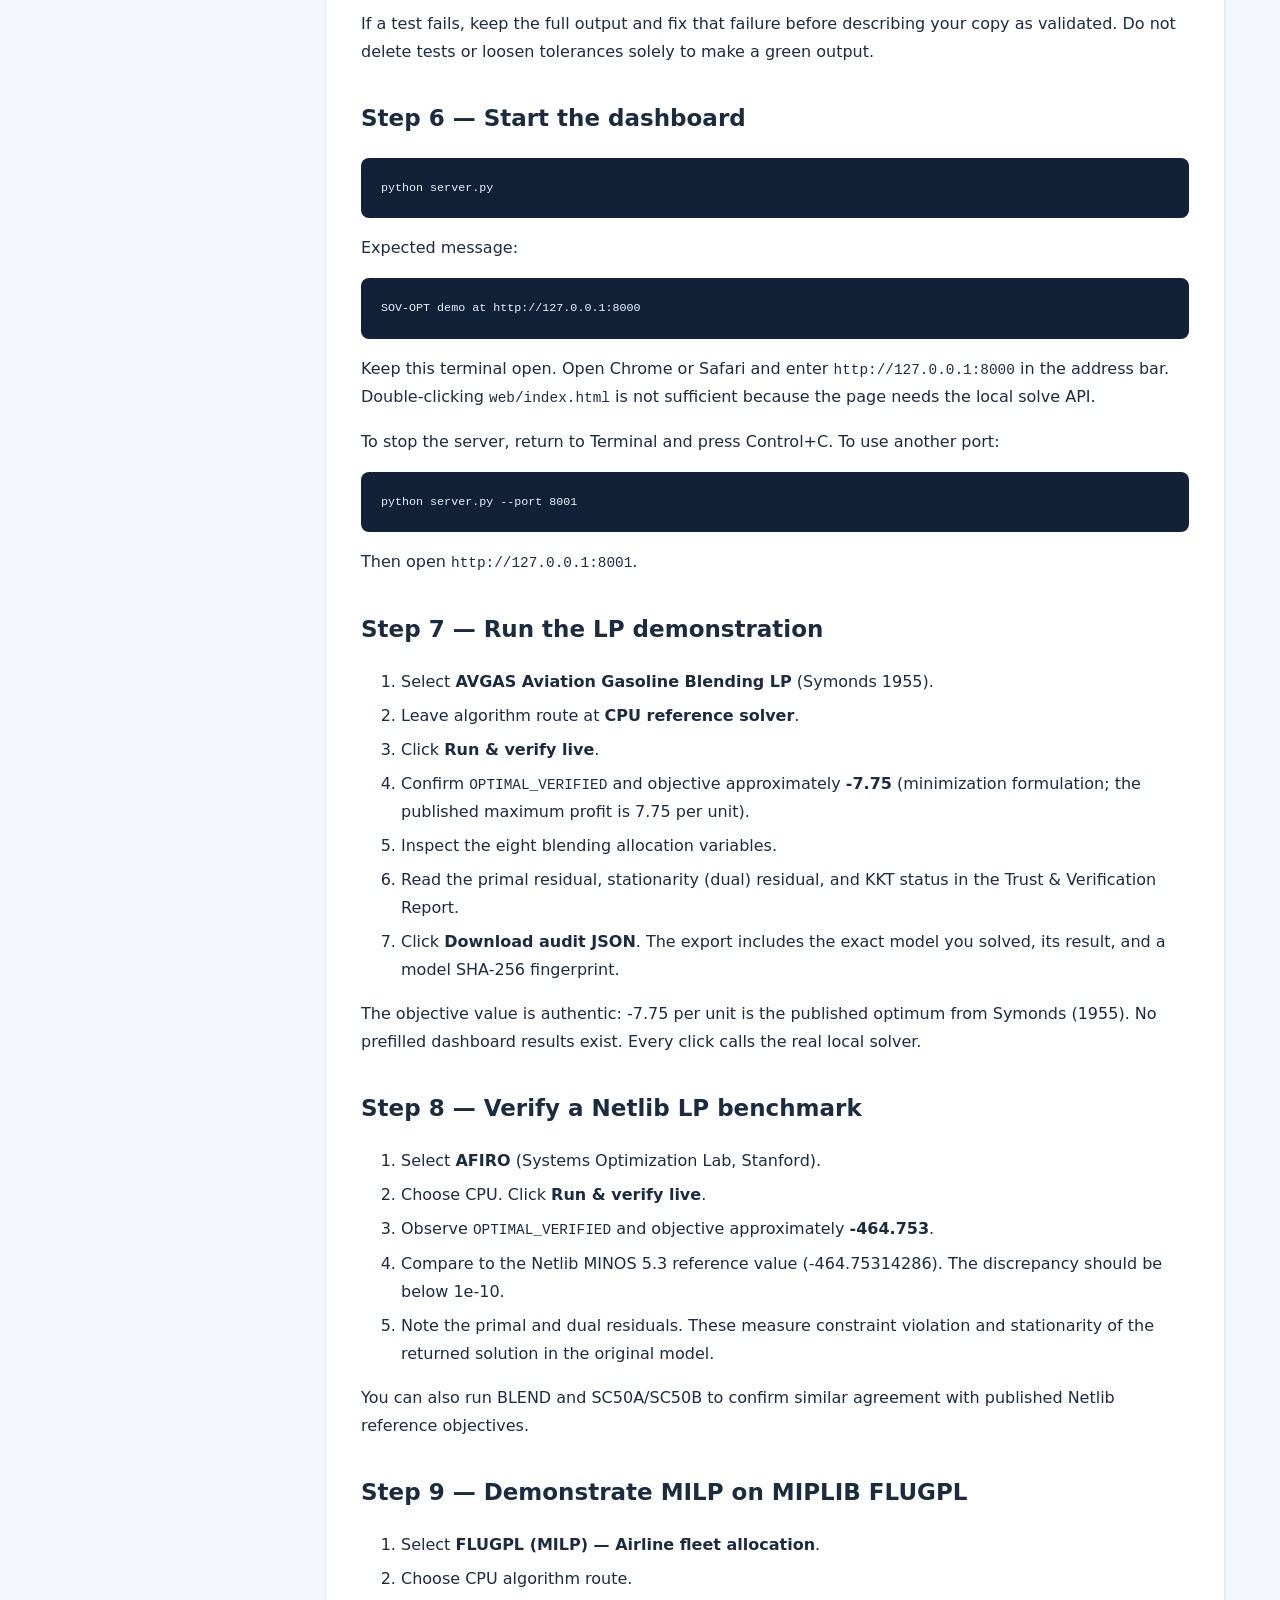
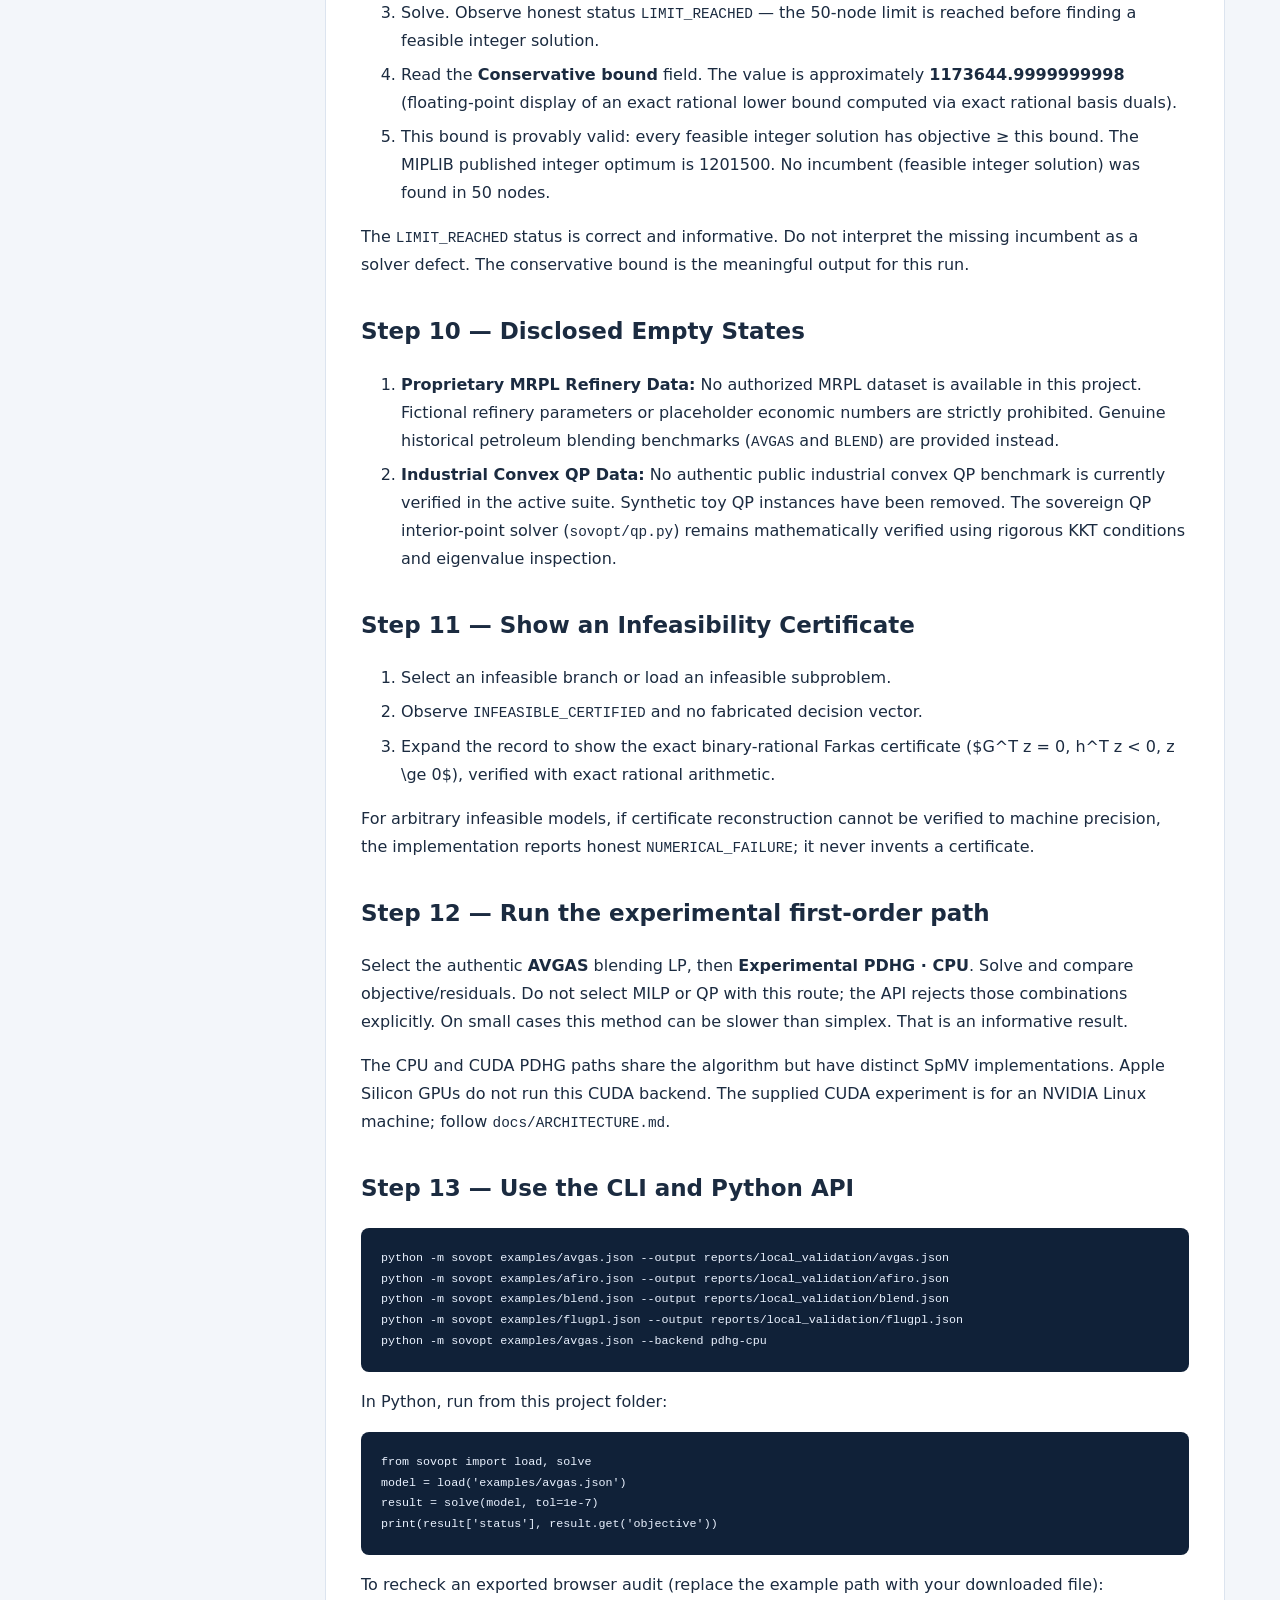
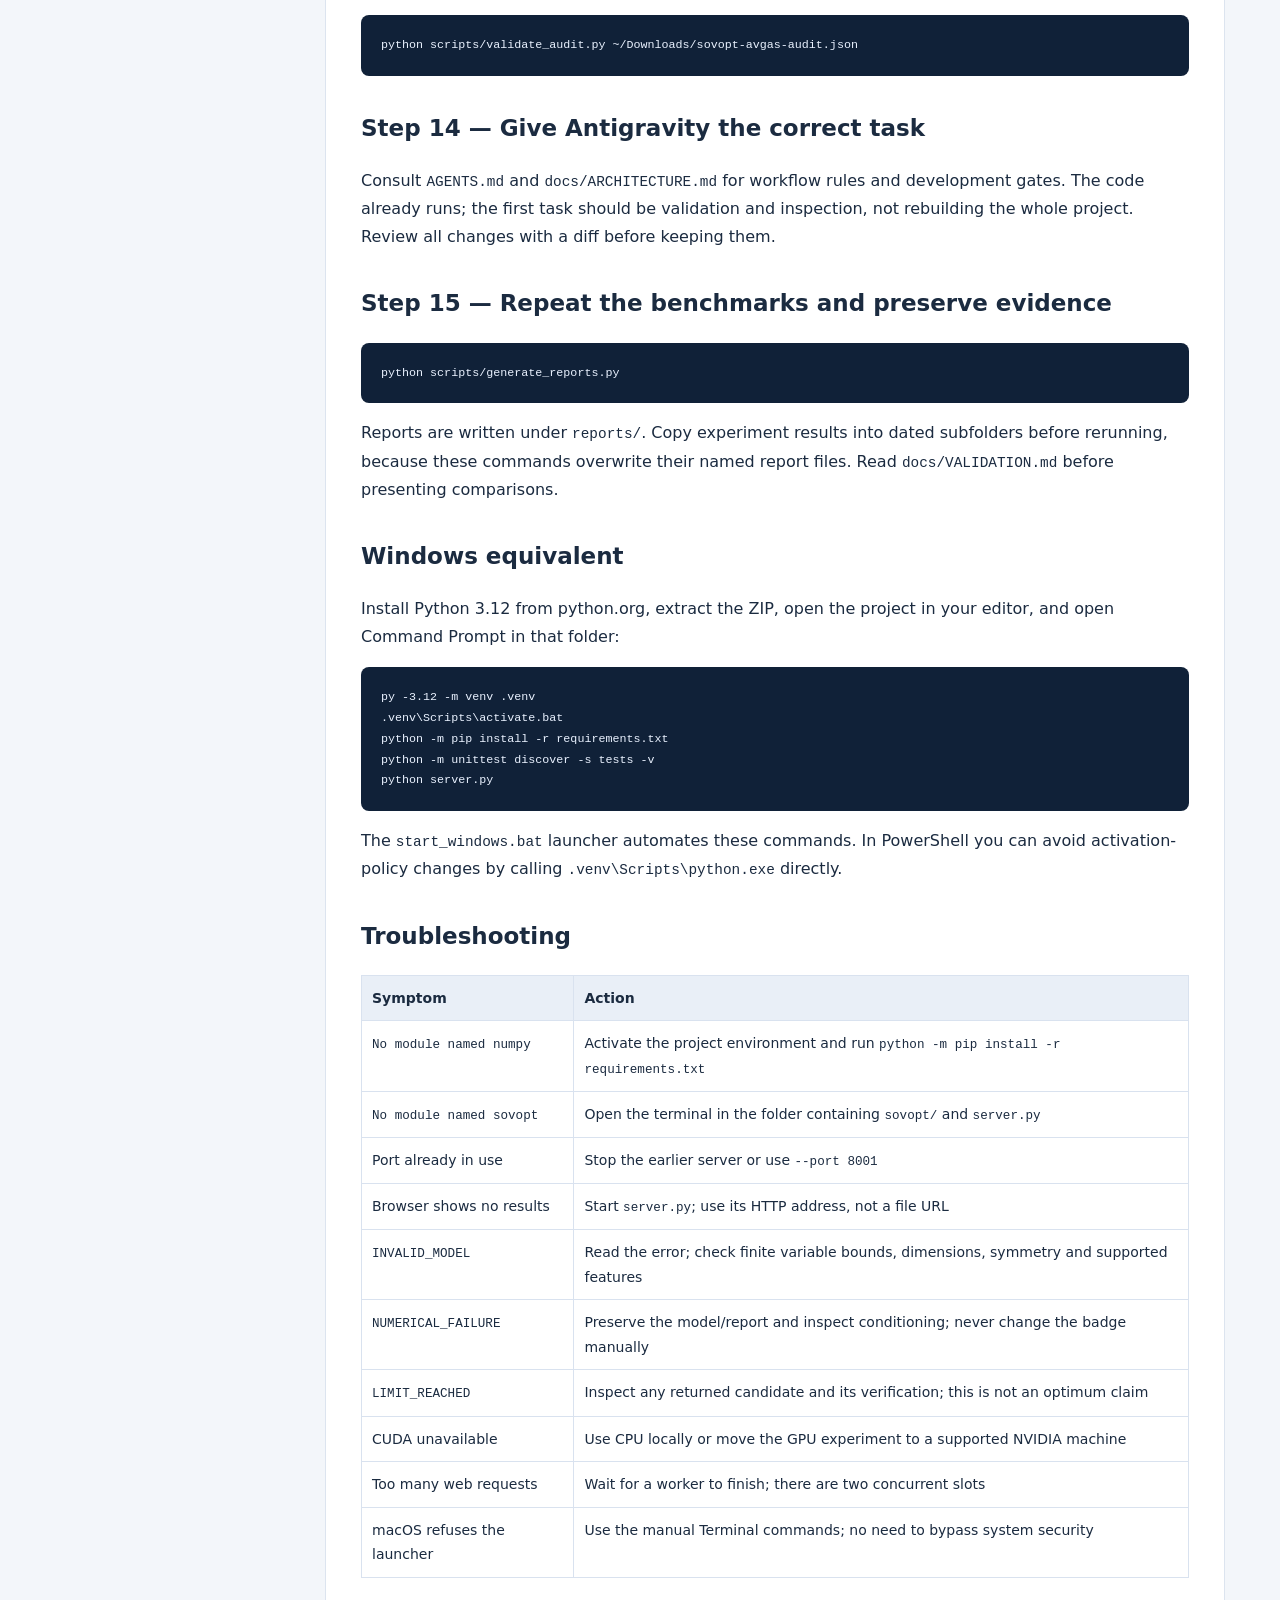
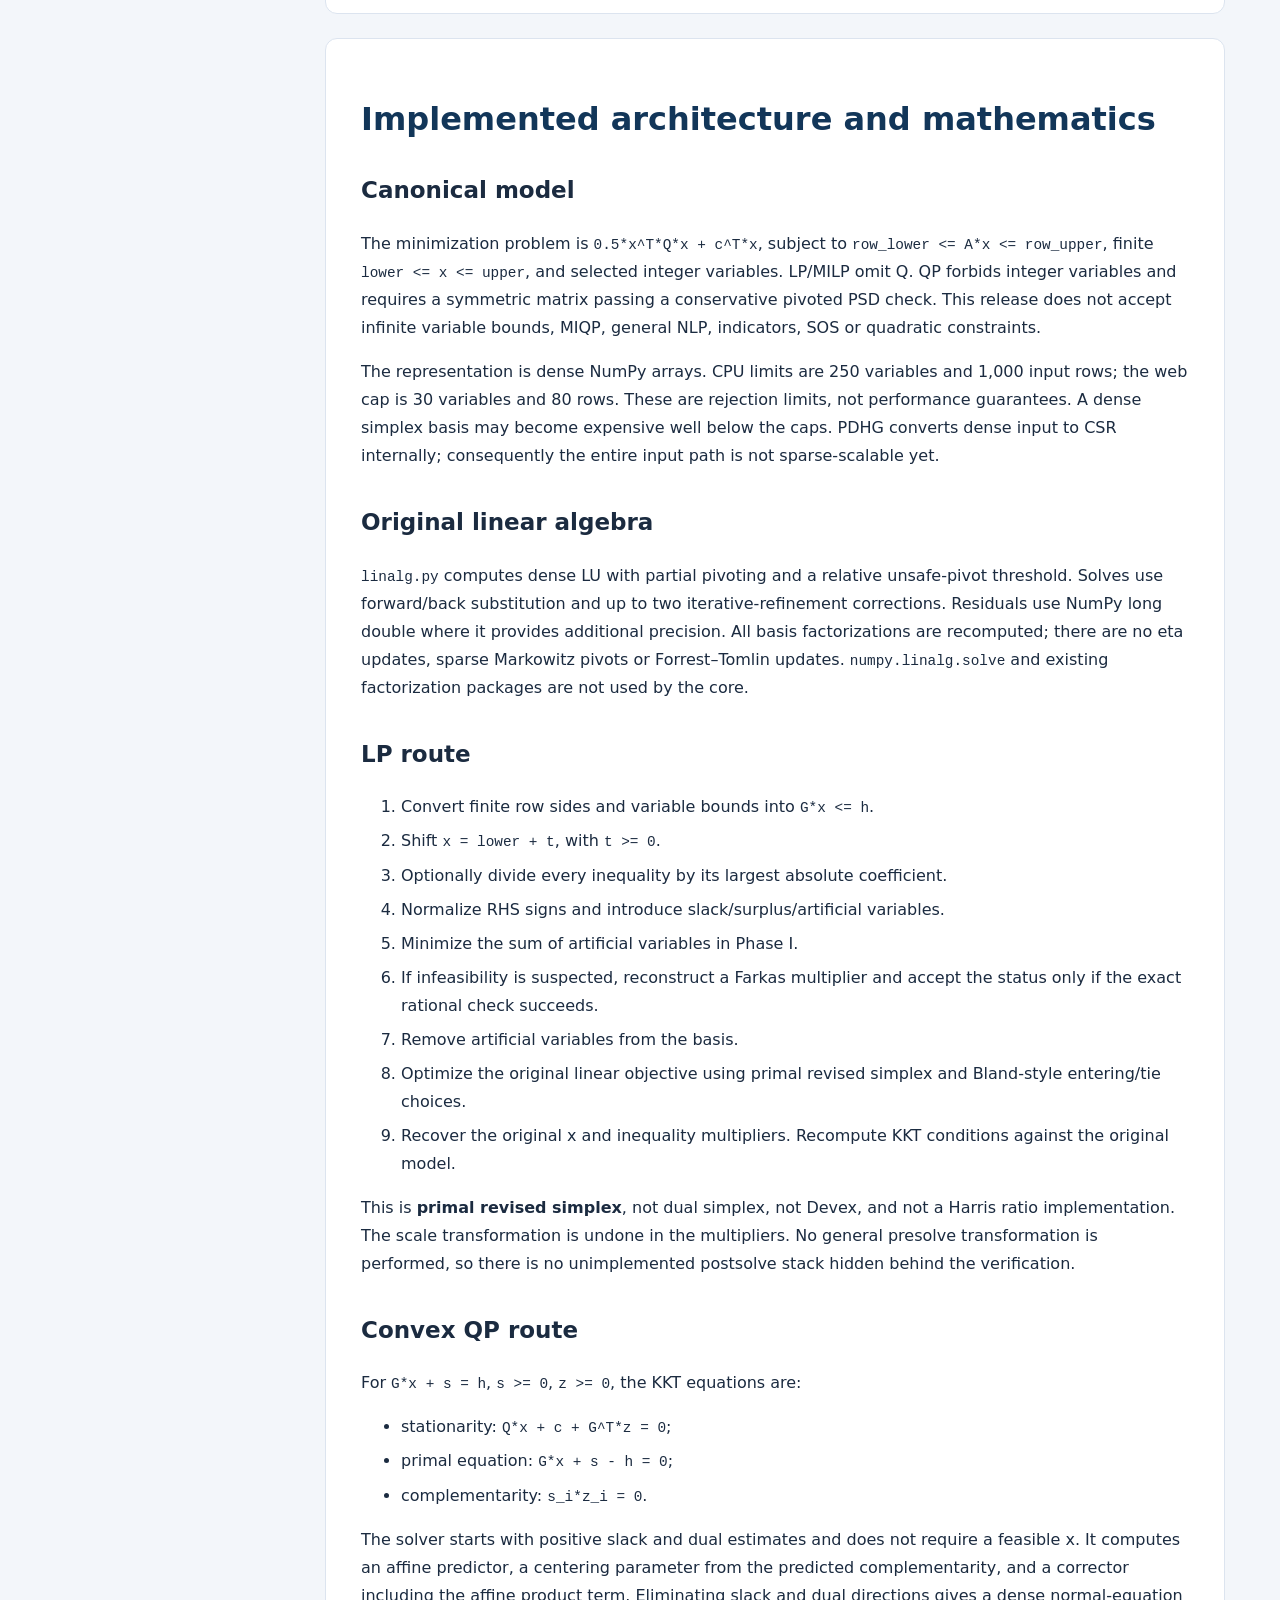
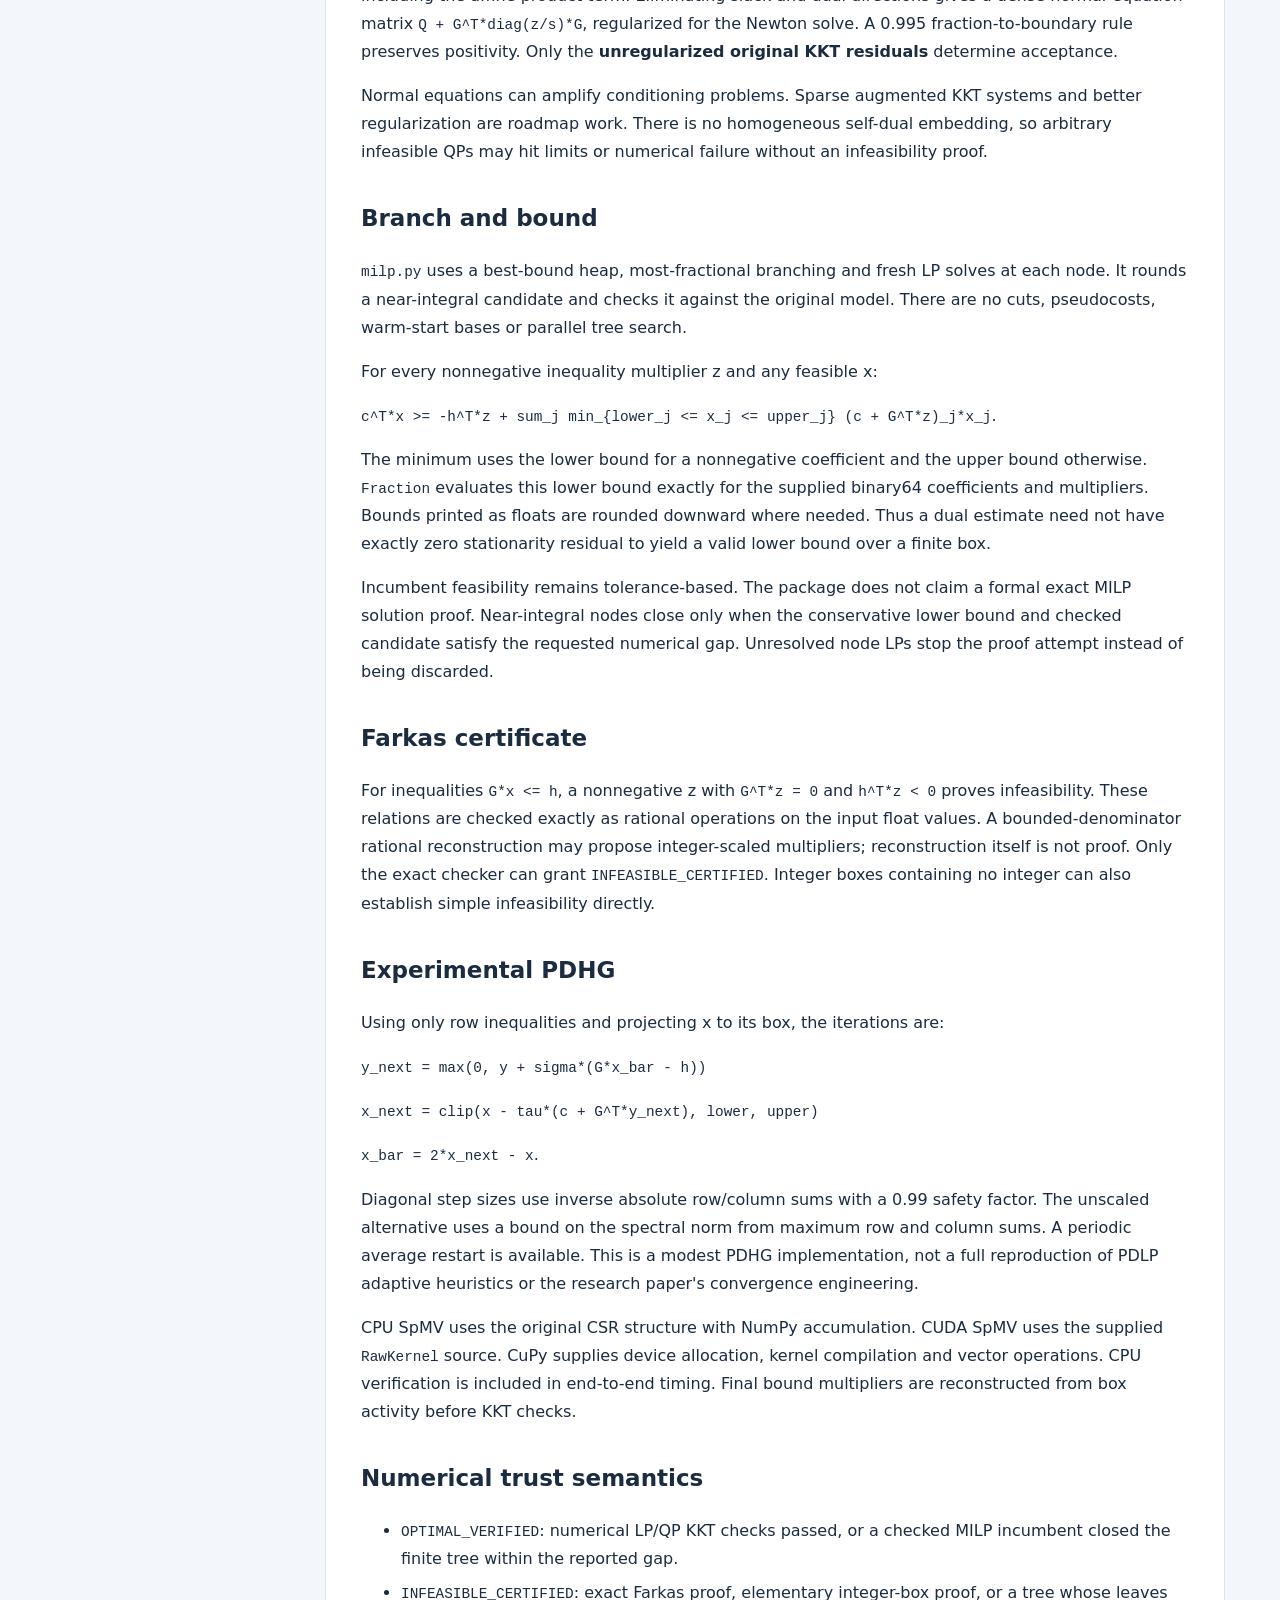
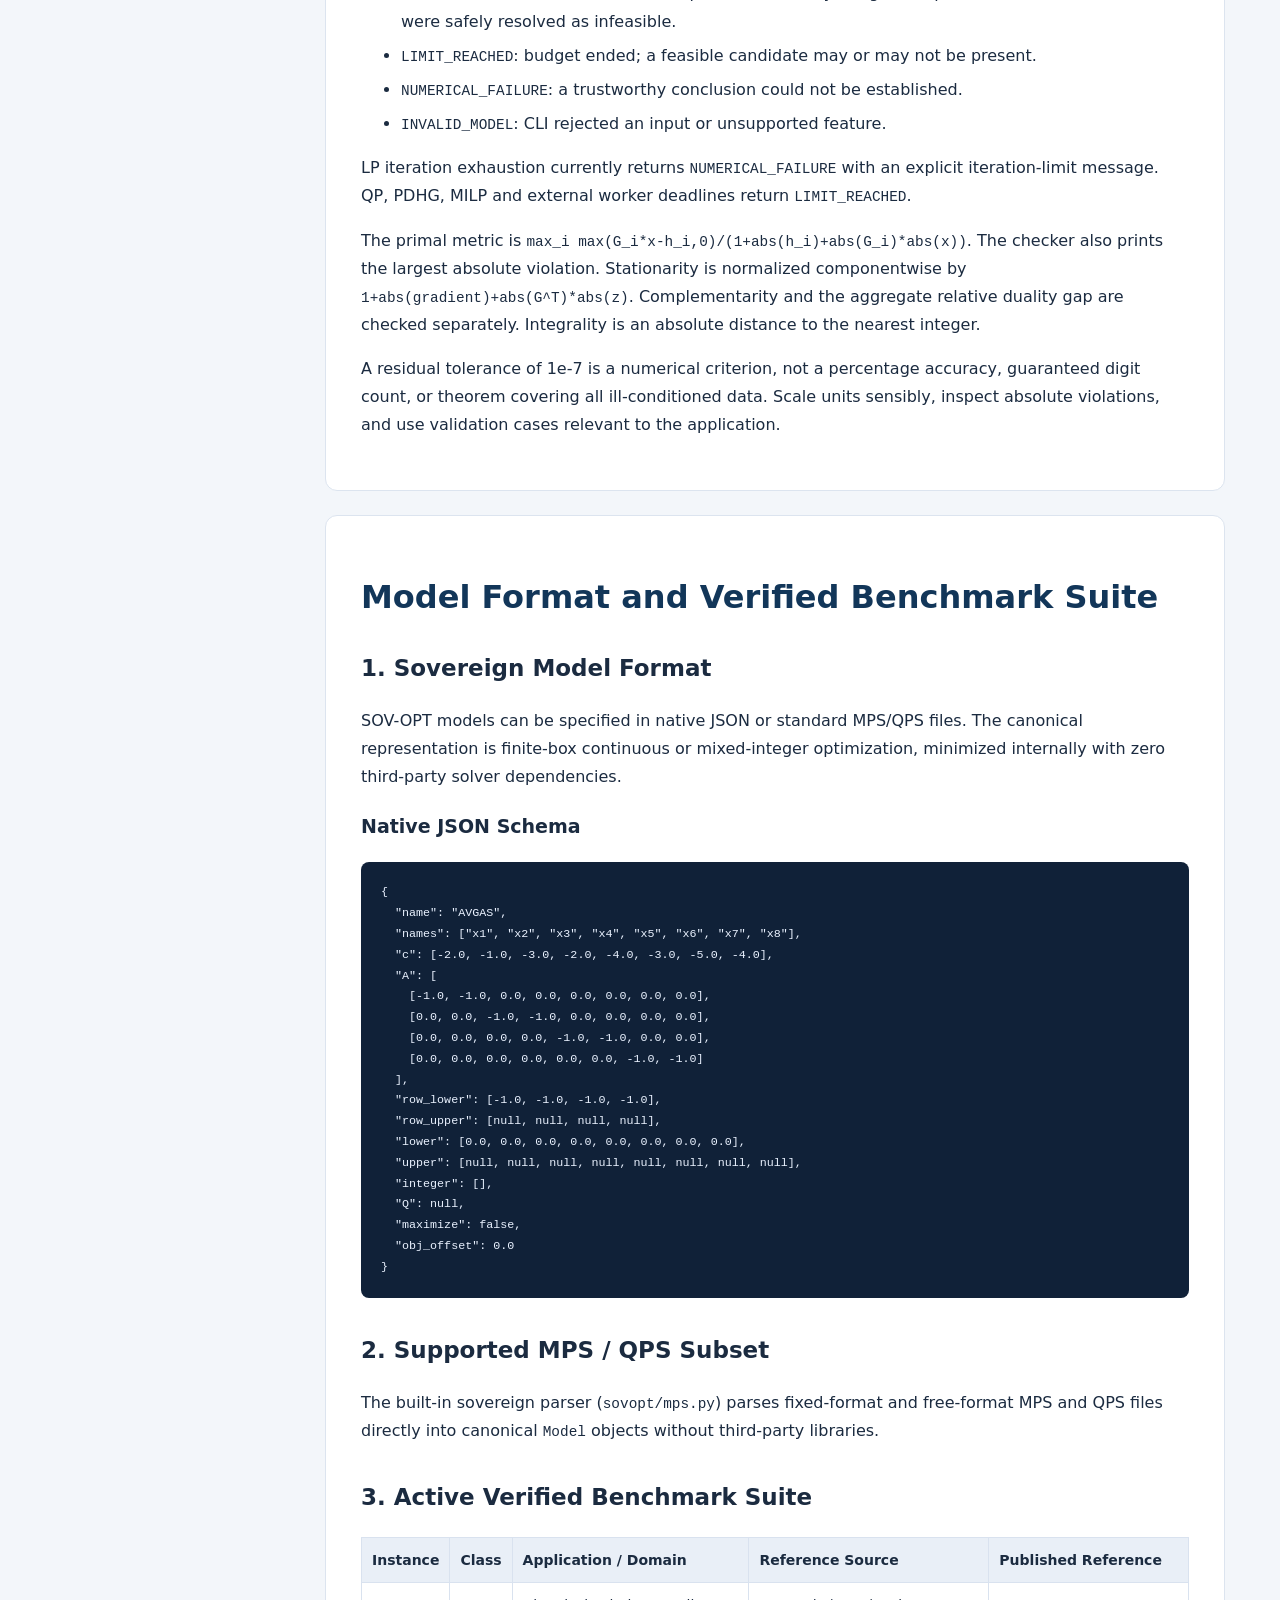
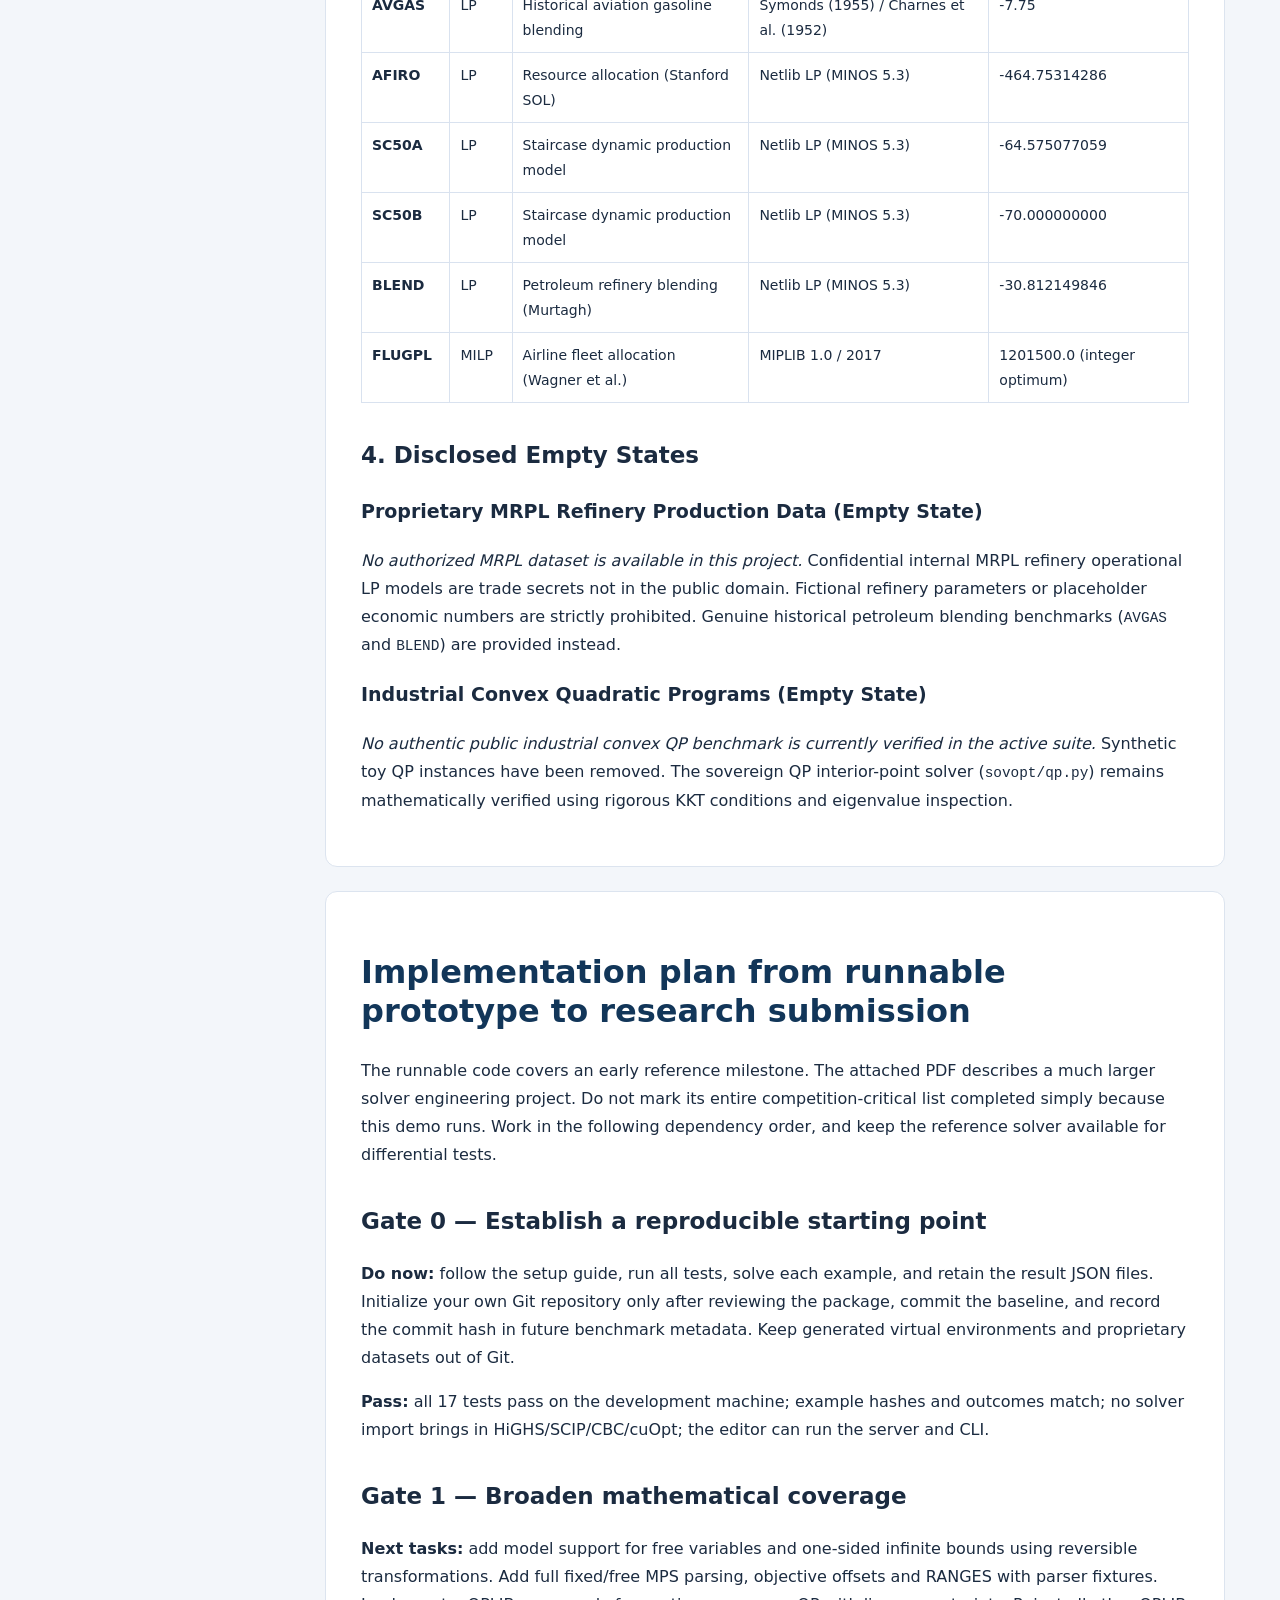
==== commit 90e51984: "feat(qp): add equality-aware primal-dual interior-point solver" ====
--- a/START_HERE.html
+++ b/START_HERE.html
@@ -1,4 +1,4 @@
-<!doctype html><html lang="en"><head><meta charset="utf-8"><meta name="viewport" content="width=device-width,initial-scale=1"><title>SOV-OPT Complete Implementation Guide</title><style>*{box-sizing:border-box}body{margin:0;font:16px/1.75 system-ui,sans-serif;color:#1b2b40;background:#f3f6fa}aside{position:fixed;top:0;bottom:0;width:270px;padding:26px;background:#122238;color:#fff;overflow:auto}aside b{font-size:24px}aside p{font-size:13px;color:#c3d0e0}aside a{display:block;color:#d9e6f7;text-decoration:none;padding:9px 0;border-bottom:1px solid #33445a;font-size:13px;overflow-wrap:anywhere}main{margin-left:270px;max-width:1250px;padding:35px 55px}article{background:white;padding:35px;margin-bottom:24px;border:1px solid #dce4ef;border-radius:12px;scroll-margin-top:20px}h1{font-size:32px;line-height:1.2;color:#123659}h2{font-size:23px;margin-top:32px}h3{font-size:19px}a{color:#005a91}pre{overflow:auto;background:#102138;color:#eaf2ff;padding:20px;border-radius:8px;font-size:13px;line-height:1.6}code{font-family:ui-monospace,monospace;font-size:.9em}table{border-collapse:collapse;width:100%;font-size:14px;display:block;overflow:auto}th,td{border:1px solid #d9e2ef;padding:10px;text-align:left;vertical-align:top}th{background:#e9eff7}li{margin:6px 0}@media(max-width:800px){aside{position:static;width:100%}main{margin:0;padding:15px}article{padding:22px}h1{font-size:27px}}@media print{aside{display:none}main{margin:0;padding:0}article{border:0;break-before:page}pre{white-space:pre-wrap;background:#edf0f4;color:#111}}</style></head><body><aside><b>SOV—OPT</b><p>MRPL PS 26119<br>Code and implementation guide<br>Reference prototype 0.3.0</p><a href="#chapter0">README</a><a href="#chapter1">01 SETUP</a><a href="#chapter2">02 ARCHITECTURE AND MATH</a><a href="#chapter3">03 MODEL AND REFINERY</a><a href="#chapter4">04 IMPLEMENTATION PLAN</a><a href="#chapter5">05 GPU AND DEPLOYMENT</a><a href="#chapter6">06 BENCHMARKS</a><a href="#chapter7">07 REFERENCES</a><a href="#chapter8">ANTIGRAVITY PROMPT</a><a href="#chapter9">reports/VALIDATION</a></aside><main><article id="chapter0"><h1>SOV-OPT Reference Prototype for MRPL PS 26119</h1>
+<!doctype html><html lang="en"><head><meta charset="utf-8"><meta name="viewport" content="width=device-width,initial-scale=1"><title>SOV-OPT Complete Implementation Guide</title><style>*{box-sizing:border-box}body{margin:0;font:16px/1.75 system-ui,sans-serif;color:#1b2b40;background:#f3f6fa}aside{position:fixed;top:0;bottom:0;width:270px;padding:26px;background:#122238;color:#fff;overflow:auto}aside b{font-size:24px}aside p{font-size:13px;color:#c3d0e0}aside a{display:block;color:#d9e6f7;text-decoration:none;padding:9px 0;border-bottom:1px solid #33445a;font-size:13px;overflow-wrap:anywhere}main{margin-left:270px;max-width:1250px;padding:35px 55px}article{background:white;padding:35px;margin-bottom:24px;border:1px solid #dce4ef;border-radius:12px;scroll-margin-top:20px}h1{font-size:32px;line-height:1.2;color:#123659}h2{font-size:23px;margin-top:32px}h3{font-size:19px}a{color:#005a91}pre{overflow:auto;background:#102138;color:#eaf2ff;padding:20px;border-radius:8px;font-size:13px;line-height:1.6}code{font-family:ui-monospace,monospace;font-size:.9em}table{border-collapse:collapse;width:100%;font-size:14px;display:block;overflow:auto}th,td{border:1px solid #d9e2ef;padding:10px;text-align:left;vertical-align:top}th{background:#e9eff7}li{margin:6px 0}@media(max-width:800px){aside{position:static;width:100%}main{margin:0;padding:15px}article{padding:22px}h1{font-size:27px}}@media print{aside{display:none}main{margin:0;padding:0}article{border:0;break-before:page}pre{white-space:pre-wrap;background:#edf0f4;color:#111}}</style></head><body><aside><b>SOV—OPT</b><p>MRPL PS 26119<br>Code and implementation guide<br>Reference prototype 0.3.1</p><a href="#chapter0">README</a><a href="#chapter1">01 SETUP</a><a href="#chapter2">02 ARCHITECTURE AND MATH</a><a href="#chapter3">03 MODEL AND REFINERY</a><a href="#chapter4">04 IMPLEMENTATION PLAN</a><a href="#chapter5">05 GPU AND DEPLOYMENT</a><a href="#chapter6">06 BENCHMARKS</a><a href="#chapter7">07 REFERENCES</a><a href="#chapter8">ANTIGRAVITY PROMPT</a><a href="#chapter9">reports/VALIDATION</a></aside><main><article id="chapter0"><h1>SOV-OPT Reference Prototype for MRPL PS 26119</h1>
 <p>Start with <strong>START_HERE.html</strong> or <strong>README.md</strong>. This repository contains a working, reproducible numerical optimization research prototype developed for MRPL SIH Problem Statement 26119.</p>
 <p><strong>Scope:</strong> A finite-box continuous and mixed-integer numerical optimization engine built from first principles. It uses dense revised simplex with exact rational dual and Farkas certification, branch-and-bound with exact rational lower bounding, and interior-point QP. Zero third-party optimization libraries (HiGHS, SCIP, CBC, OR-Tools, CVXPY, PuLP, Gurobi, CPLEX, cuOpt) are imported in the solver core.</p>
 <p>All models in the active suite are authentic, public benchmarks from authoritative sources (Netlib LP, MIPLIB, and published operations research literature).</p>
